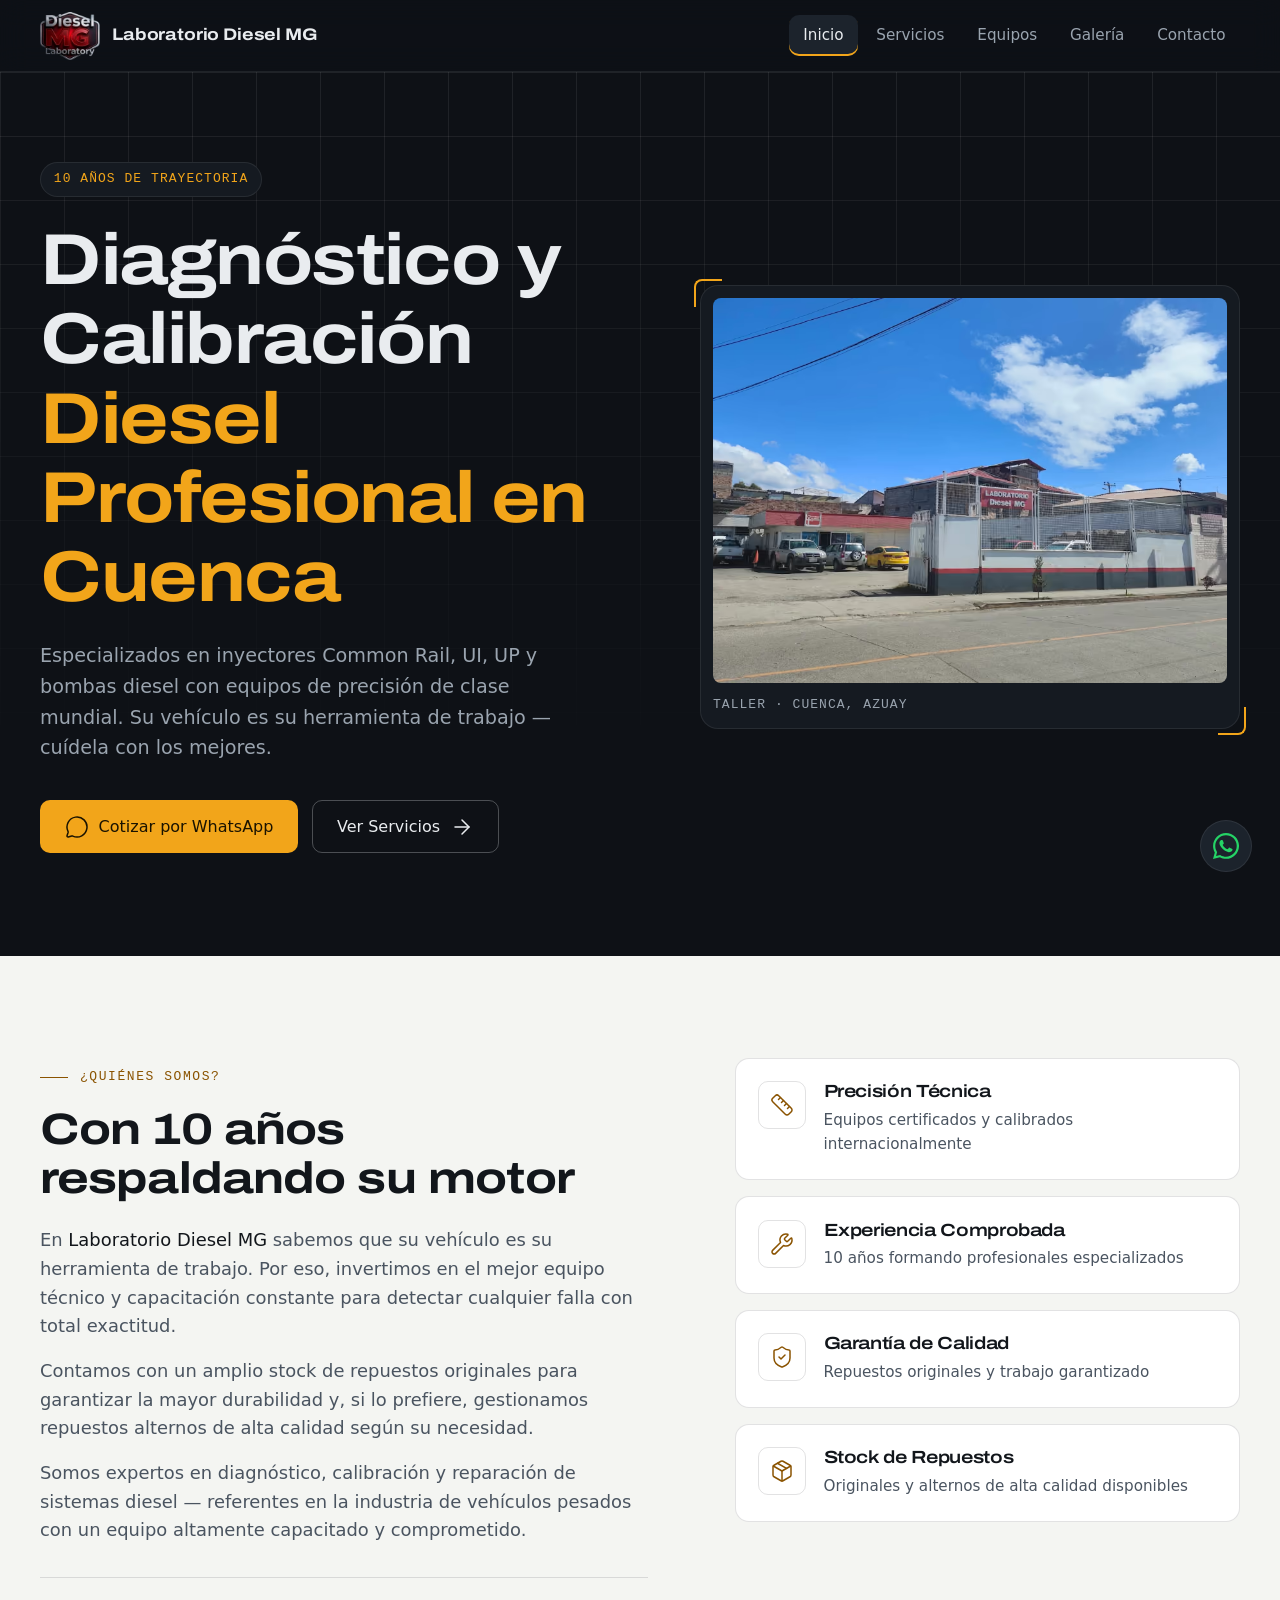
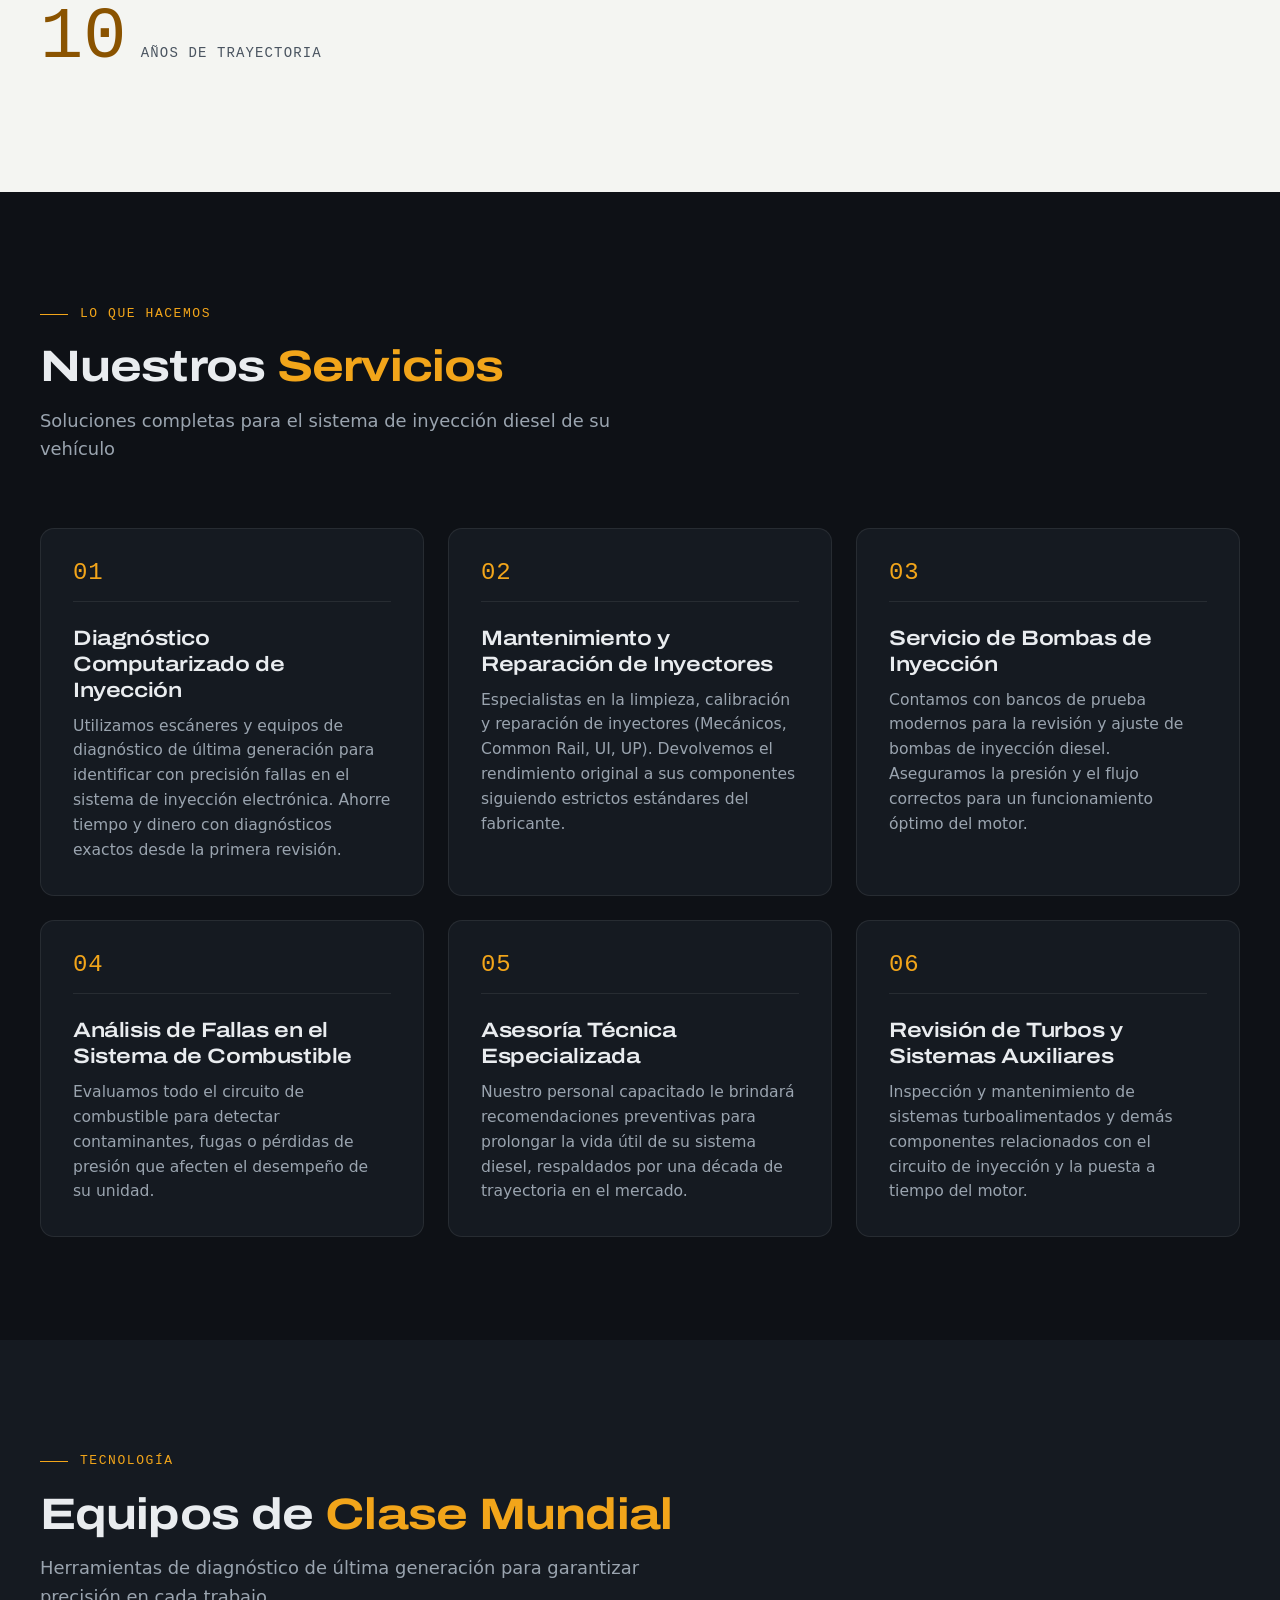
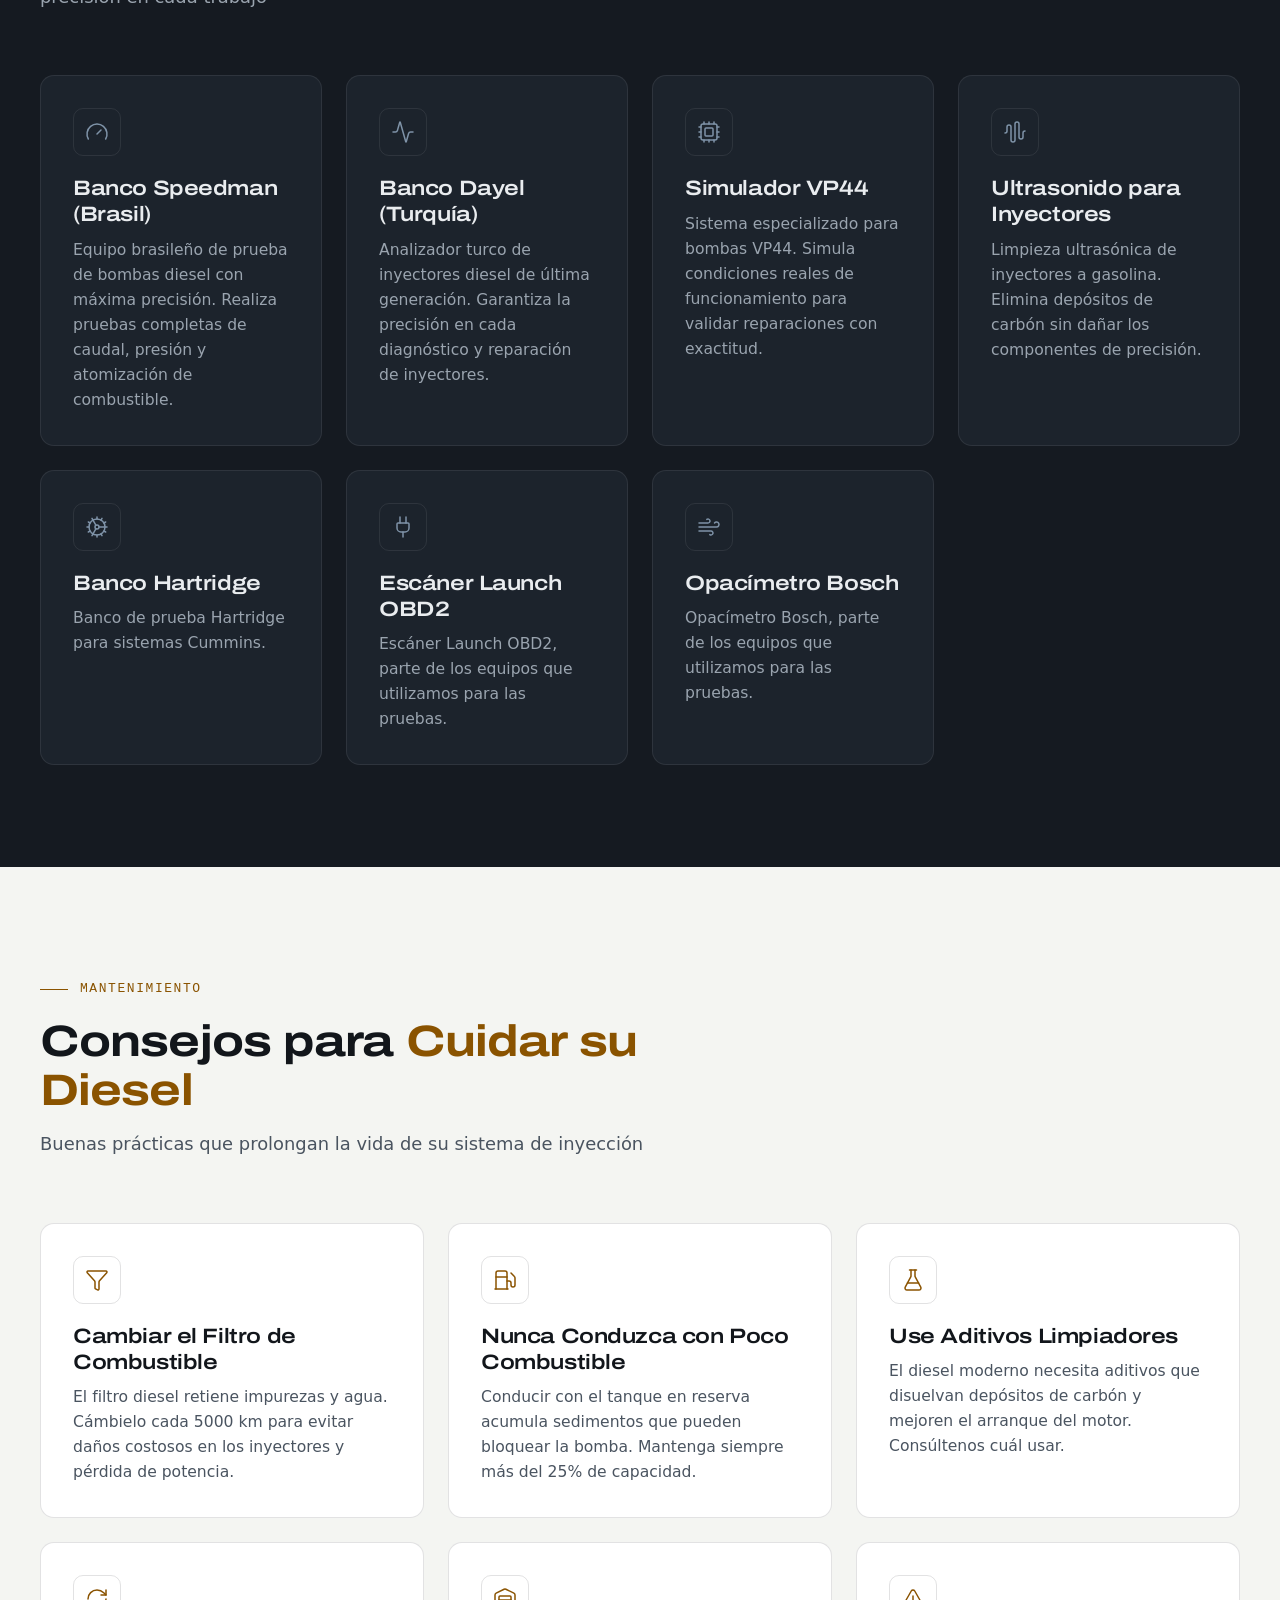
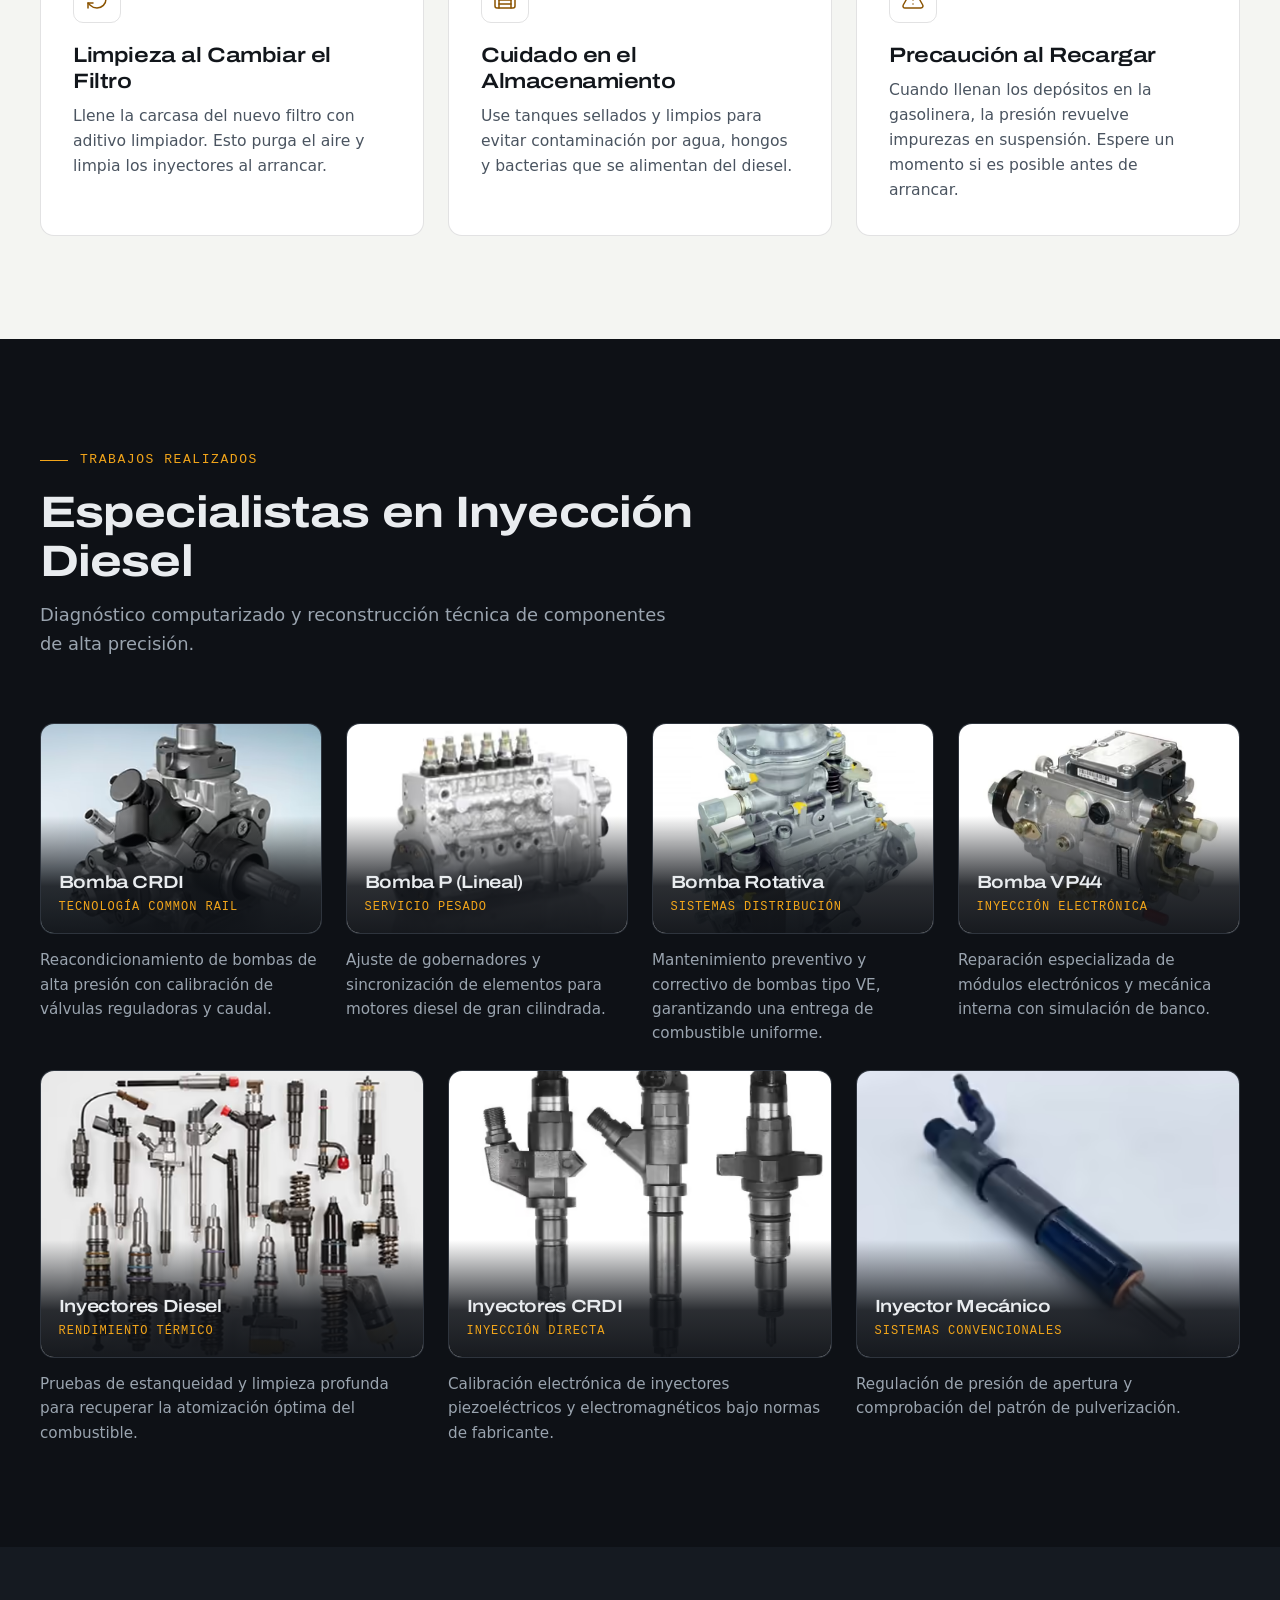
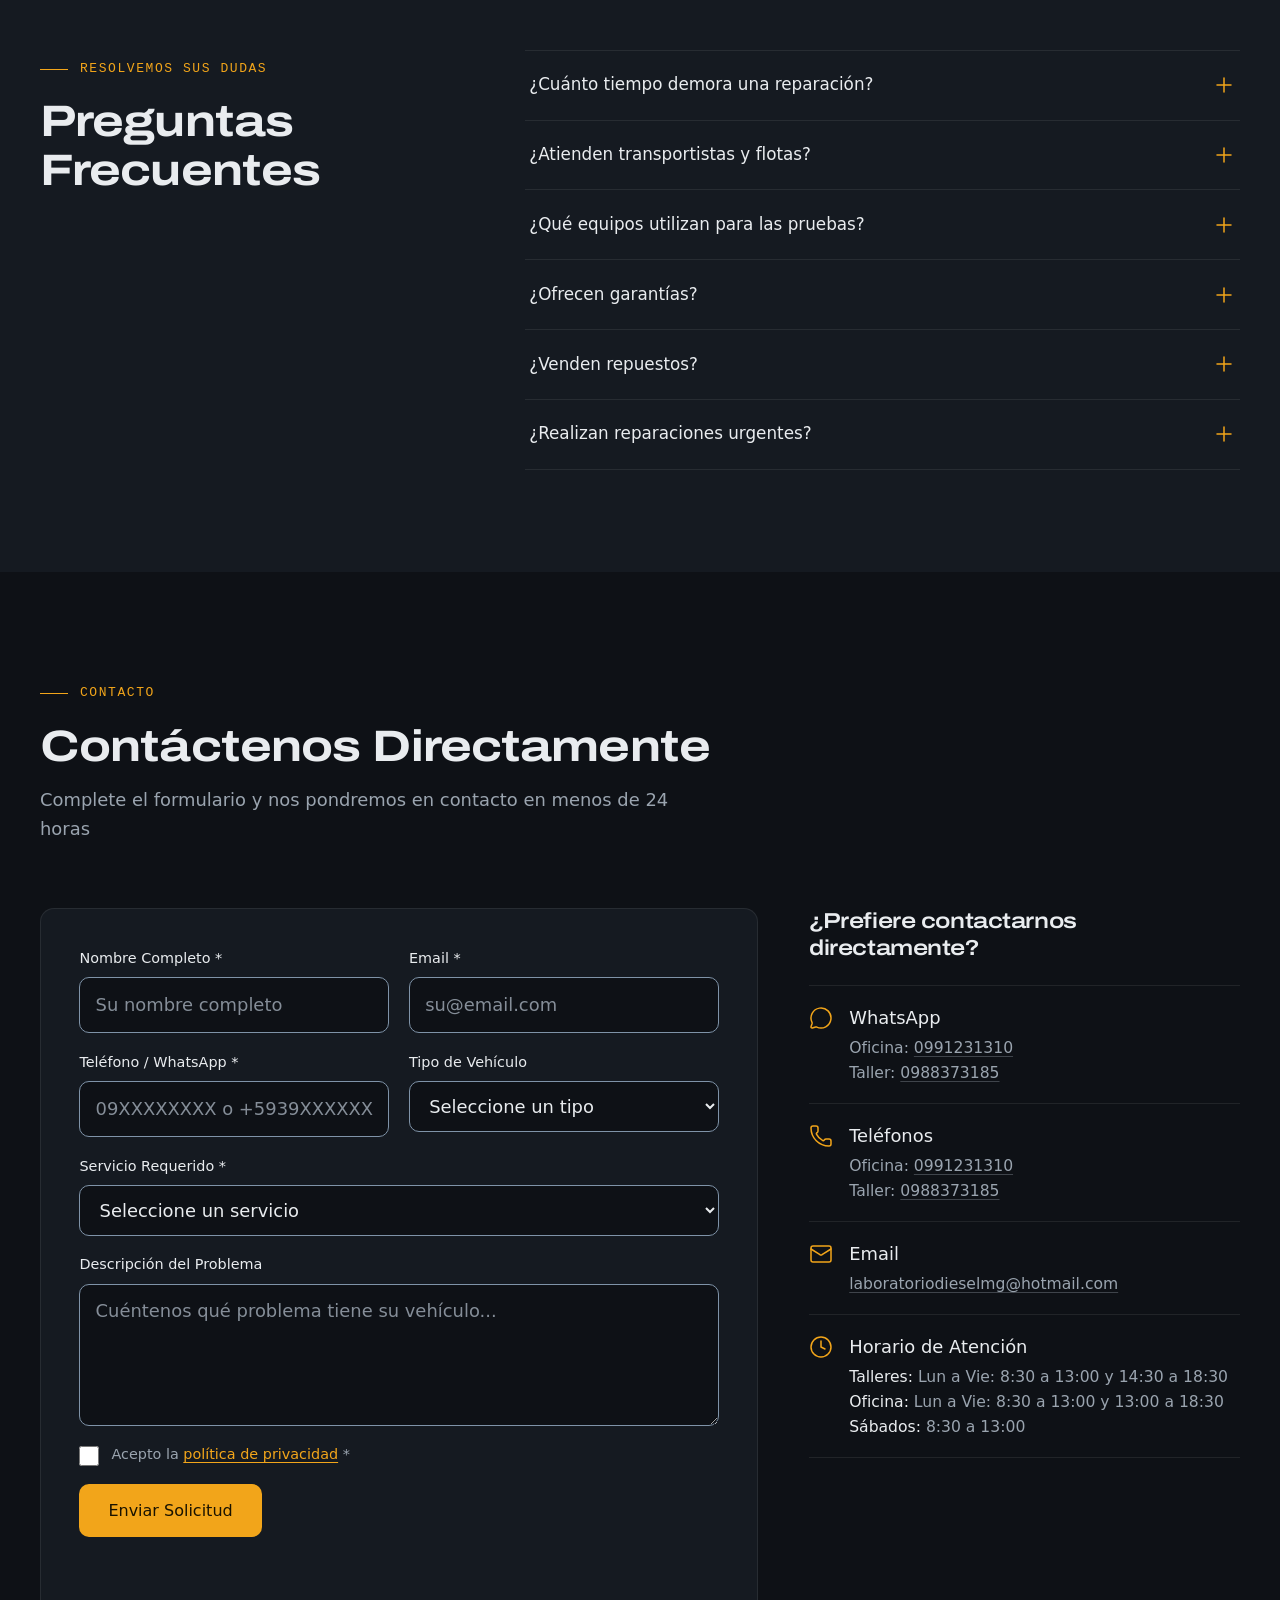
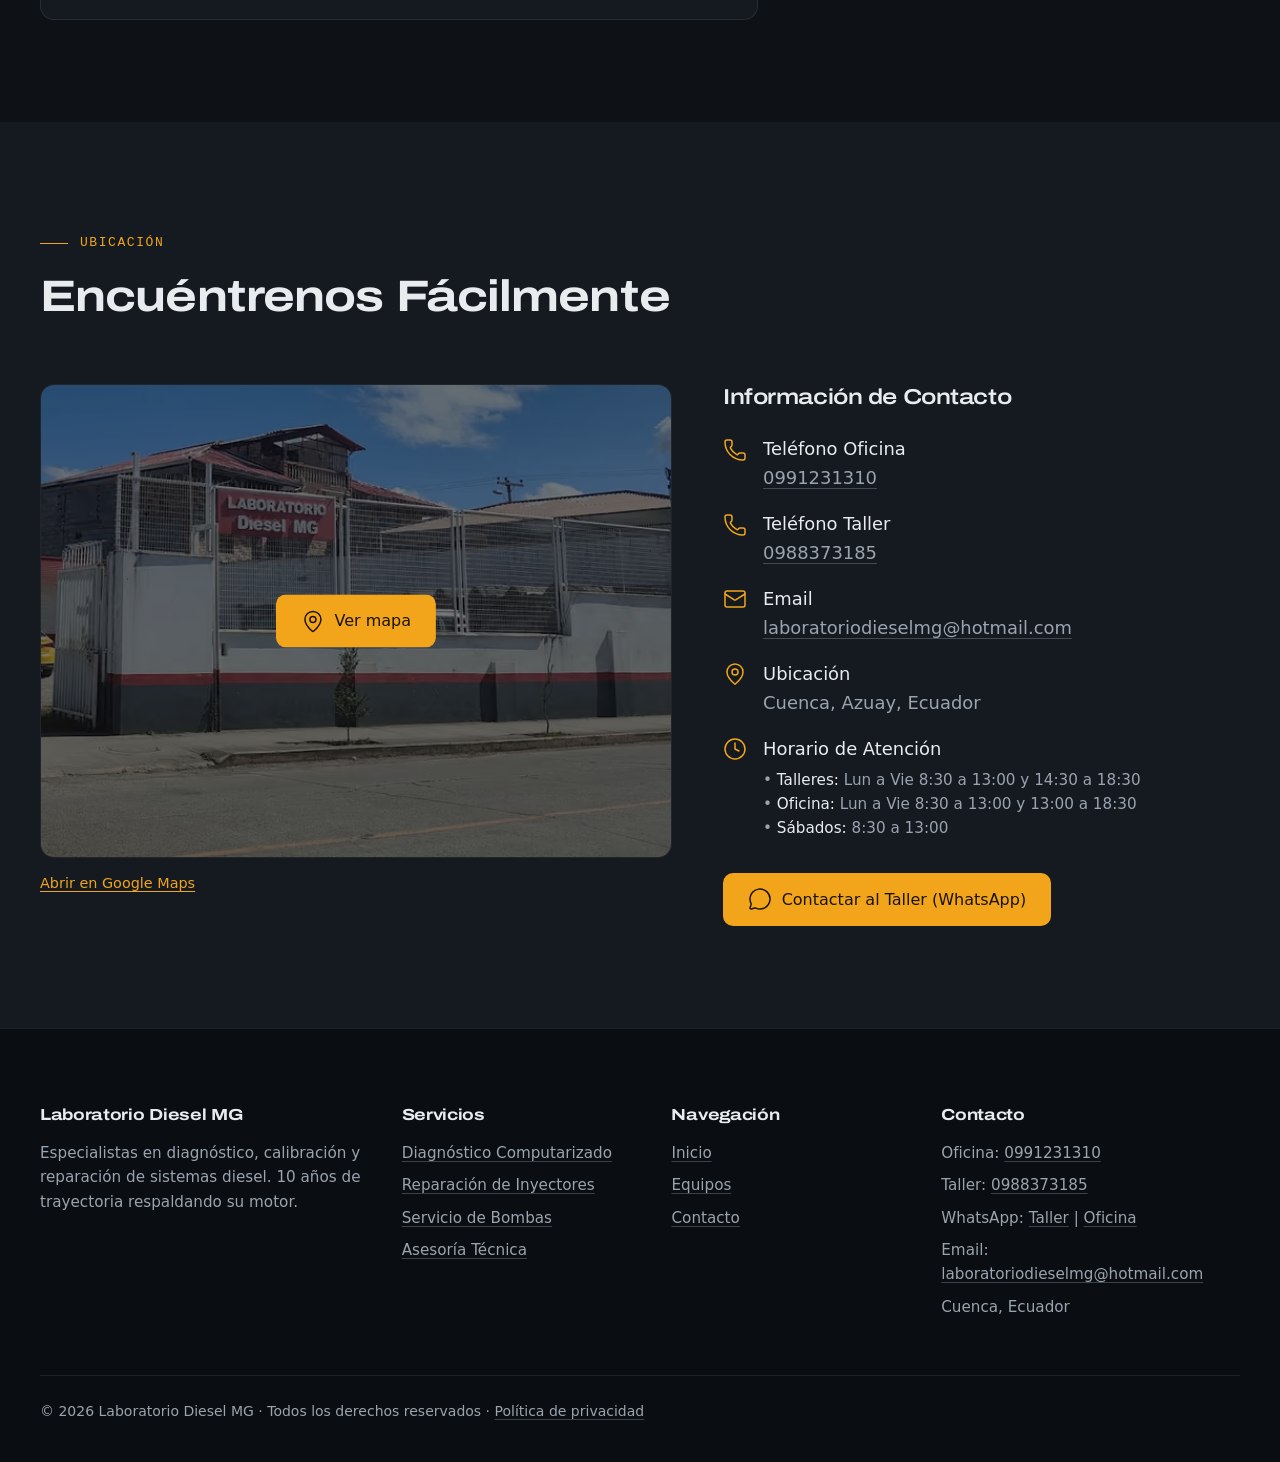
==== index.html @ 2eacecfa "Fase 6: politica de privacidad (LOPDP Ecuador) - /politica-de-privacidad.html: responsable, datos, f" ====
<!DOCTYPE html>
<html lang="es-EC">
<head>
    <meta charset="UTF-8">
    <meta name="viewport" content="width=device-width, initial-scale=1.0">

    <title>Laboratorio Diesel MG | Inyectores y Bombas Diesel en Cuenca</title>
    <meta name="description" content="Diagnóstico computarizado, limpieza de inyectores Common Rail y reparación de bombas de inyección diesel en Cuenca. 10 años de experiencia.">
    <meta name="keywords" content="laboratorio diesel cuenca, inyectores diesel, bombas de inyeccion, diagnostico computarizado diesel, common rail cuenca, mecanica diesel azuay">
    <meta name="robots" content="index, follow">
    <meta name="theme-color" content="#0E1116">

    <!-- SEO local -->
    <meta name="geo.region" content="EC-A">
    <meta name="geo.placename" content="Cuenca, Azuay, Ecuador">
    <meta name="geo.position" content="-2.88817;-79.01026">
    <meta name="ICBM" content="-2.88817, -79.01026">

    <link rel="canonical" href="https://www.laboratoriodieselmg.com/">

    <!-- Open Graph -->
    <meta property="og:type" content="website">
    <meta property="og:site_name" content="Laboratorio Diesel MG">
    <meta property="og:locale" content="es_EC">
    <meta property="og:title" content="Laboratorio Diesel MG | Inyectores y Bombas Diesel en Cuenca">
    <meta property="og:description" content="Calibración de inyectores y bombas con tecnología de clase mundial. Visítenos en Cuenca.">
    <meta property="og:url" content="https://www.laboratoriodieselmg.com/">
    <meta property="og:image" content="https://www.laboratoriodieselmg.com/assets/og-image.jpg">
    <meta property="og:image:width" content="1200">
    <meta property="og:image:height" content="630">
    <meta property="og:image:alt" content="Fachada de Laboratorio Diesel MG en Cuenca, Ecuador, con el logotipo del laboratorio">

    <!-- Twitter -->
    <meta name="twitter:card" content="summary_large_image">
    <meta name="twitter:title" content="Laboratorio Diesel MG | Inyectores y Bombas Diesel en Cuenca">
    <meta name="twitter:description" content="Calibración de inyectores y bombas con tecnología de clase mundial. Visítenos en Cuenca.">
    <meta name="twitter:image" content="https://www.laboratoriodieselmg.com/assets/og-image.jpg">
    <meta name="twitter:image:alt" content="Fachada de Laboratorio Diesel MG en Cuenca, Ecuador, con el logotipo del laboratorio">

    <!-- Iconos y manifest -->
    <link rel="icon" href="/favicon.ico" sizes="48x48">
    <link rel="icon" type="image/png" sizes="32x32" href="/assets/favicon-32.png">
    <link rel="icon" type="image/png" sizes="192x192" href="/assets/icon-192.png">
    <link rel="apple-touch-icon" sizes="180x180" href="/assets/apple-touch-icon.png">
    <link rel="manifest" href="/site.webmanifest">

    <link rel="preload" as="image" type="image/avif" imagesrcset="assets/hero-480.avif 480w, assets/hero-800.avif 800w, assets/hero-1200.avif 1200w" imagesizes="(min-width: 960px) 560px, 100vw" fetchpriority="high">
    <link rel="preload" href="/fonts/archivo-var-latin.woff2" as="font" type="font/woff2" crossorigin>
    <link rel="preload" href="/fonts/ibm-plex-sans-400.woff2" as="font" type="font/woff2" crossorigin>
    <link rel="stylesheet" href="css/styles.css">
    <script src="js/boot.js"></script>
    <script type="application/ld+json">
{
  "@context": "https://schema.org",
  "@graph": [
    {
      "@type": "AutoRepair",
      "@id": "https://www.laboratoriodieselmg.com/#negocio",
      "name": "Laboratorio Diesel MG",
      "url": "https://www.laboratoriodieselmg.com/",
      "logo": {
        "@type": "ImageObject",
        "url": "https://www.laboratoriodieselmg.com/assets/LabDieselPreview.png",
        "width": 512,
        "height": 410
      },
      "image": [
        "https://www.laboratoriodieselmg.com/assets/og-image.jpg",
        "https://www.laboratoriodieselmg.com/assets/hero.webp"
      ],
      "description": "Diagnóstico computarizado, limpieza y calibración de inyectores Common Rail y reparación de bombas de inyección diesel en Cuenca.",
      "email": "laboratoriodieselmg@hotmail.com",
      "telephone": "+593988373185",
      "contactPoint": [
        {
          "@type": "ContactPoint",
          "name": "Taller",
          "telephone": "+593988373185",
          "contactType": "customer service"
        },
        {
          "@type": "ContactPoint",
          "name": "Oficina",
          "telephone": "+593991231310",
          "contactType": "customer service"
        }
      ],
      "address": {
        "@type": "PostalAddress",
        "addressLocality": "Cuenca",
        "addressRegion": "Azuay",
        "addressCountry": "EC"
      },
      "geo": {
        "@type": "GeoCoordinates",
        "latitude": -2.88817,
        "longitude": -79.01026
      },
      "hasMap": "https://maps.google.com/?cid=9914645970524642249",
      "openingHoursSpecification": [
        {
          "@type": "OpeningHoursSpecification",
          "dayOfWeek": [
            "Monday",
            "Tuesday",
            "Wednesday",
            "Thursday",
            "Friday"
          ],
          "opens": "08:30",
          "closes": "13:00"
        },
        {
          "@type": "OpeningHoursSpecification",
          "dayOfWeek": [
            "Monday",
            "Tuesday",
            "Wednesday",
            "Thursday",
            "Friday"
          ],
          "opens": "14:30",
          "closes": "18:30"
        },
        {
          "@type": "OpeningHoursSpecification",
          "dayOfWeek": "Saturday",
          "opens": "08:30",
          "closes": "13:00"
        }
      ],
      "areaServed": [
        {
          "@type": "City",
          "name": "Cuenca"
        },
        {
          "@type": "AdministrativeArea",
          "name": "Azuay"
        }
      ],
      "makesOffer": [
        {
          "@type": "Offer",
          "itemOffered": {
            "@type": "Service",
            "name": "Diagnóstico Computarizado de Inyección",
            "description": "Utilizamos escáneres y equipos de diagnóstico de última generación para identificar con precisión fallas en el sistema de inyección electrónica. Ahorre tiempo y dinero con diagnósticos exactos desde la primera revisión."
          }
        },
        {
          "@type": "Offer",
          "itemOffered": {
            "@type": "Service",
            "name": "Mantenimiento y Reparación de Inyectores",
            "description": "Especialistas en la limpieza, calibración y reparación de inyectores (Mecánicos, Common Rail, UI, UP). Devolvemos el rendimiento original a sus componentes siguiendo estrictos estándares del fabricante."
          }
        },
        {
          "@type": "Offer",
          "itemOffered": {
            "@type": "Service",
            "name": "Servicio de Bombas de Inyección",
            "description": "Contamos con bancos de prueba modernos para la revisión y ajuste de bombas de inyección diesel. Aseguramos la presión y el flujo correctos para un funcionamiento óptimo del motor."
          }
        },
        {
          "@type": "Offer",
          "itemOffered": {
            "@type": "Service",
            "name": "Análisis de Fallas en el Sistema de Combustible",
            "description": "Evaluamos todo el circuito de combustible para detectar contaminantes, fugas o pérdidas de presión que afecten el desempeño de su unidad."
          }
        },
        {
          "@type": "Offer",
          "itemOffered": {
            "@type": "Service",
            "name": "Asesoría Técnica Especializada",
            "description": "Nuestro personal capacitado le brindará recomendaciones preventivas para prolongar la vida útil de su sistema diesel, respaldados por una década de trayectoria en el mercado."
          }
        },
        {
          "@type": "Offer",
          "itemOffered": {
            "@type": "Service",
            "name": "Revisión de Turbos y Sistemas Auxiliares",
            "description": "Inspección y mantenimiento de sistemas turboalimentados y demás componentes relacionados con el circuito de inyección y la puesta a tiempo del motor."
          }
        }
      ]
    },
    {
      "@type": "WebSite",
      "@id": "https://www.laboratoriodieselmg.com/#website",
      "url": "https://www.laboratoriodieselmg.com/",
      "name": "Laboratorio Diesel MG",
      "inLanguage": "es-EC",
      "publisher": {
        "@id": "https://www.laboratoriodieselmg.com/#negocio"
      }
    },
    {
      "@type": "WebPage",
      "@id": "https://www.laboratoriodieselmg.com/#webpage",
      "url": "https://www.laboratoriodieselmg.com/",
      "name": "Laboratorio Diesel MG | Inyectores y Bombas Diesel en Cuenca",
      "description": "Diagnóstico computarizado, limpieza de inyectores Common Rail y reparación de bombas de inyección diesel en Cuenca. 10 años de experiencia.",
      "inLanguage": "es-EC",
      "isPartOf": {
        "@id": "https://www.laboratoriodieselmg.com/#website"
      },
      "about": {
        "@id": "https://www.laboratoriodieselmg.com/#negocio"
      },
      "primaryImageOfPage": {
        "@type": "ImageObject",
        "url": "https://www.laboratoriodieselmg.com/assets/og-image.jpg",
        "width": 1200,
        "height": 630
      }
    },
    {
      "@type": "FAQPage",
      "@id": "https://www.laboratoriodieselmg.com/#faq",
      "mainEntityOfPage": {
        "@id": "https://www.laboratoriodieselmg.com/#webpage"
      },
      "mainEntity": [
        {
          "@type": "Question",
          "name": "¿Cuánto tiempo demora una reparación?",
          "acceptedAnswer": {
            "@type": "Answer",
            "text": "El tiempo varía de acuerdo al sistema al que pertenece la bomba y los inyectores, pero generalmente el proceso toma entre 1 a 2 días laborables."
          }
        },
        {
          "@type": "Question",
          "name": "¿Atienden transportistas y flotas?",
          "acceptedAnswer": {
            "@type": "Answer",
            "text": "Atendemos al público en general. En el caso de flotas vehiculares, se puede considerar un descuento adicional dependiendo del número de unidades."
          }
        },
        {
          "@type": "Question",
          "name": "¿Qué equipos utilizan para las pruebas?",
          "acceptedAnswer": {
            "@type": "Answer",
            "text": "Contamos con tecnología de punta: Escáner Launch OBD2, Opacímetro Bosch, Bancos de prueba Speedman CRDI, Hartridge para sistemas Cummins, Dayel para CRDI y banco específico para inyectores a gasolina."
          }
        },
        {
          "@type": "Question",
          "name": "¿Ofrecen garantías?",
          "acceptedAnswer": {
            "@type": "Answer",
            "text": "Utilizamos repuestos originales. La durabilidad y garantía se asegura mediante el mantenimiento preventivo del cliente en el cambio de filtros y la calidad del suministro de combustible."
          }
        },
        {
          "@type": "Question",
          "name": "¿Venden repuestos?",
          "acceptedAnswer": {
            "@type": "Answer",
            "text": "Disponemos de un amplio stock de repuestos originales para todo tipo de sistema de inyección Diesel."
          }
        },
        {
          "@type": "Question",
          "name": "¿Realizan reparaciones urgentes?",
          "acceptedAnswer": {
            "@type": "Answer",
            "text": "Dentro de nuestros horarios establecidos, realizamos todos los trabajos necesarios de forma eficiente para que su vehículo retorne a operación lo antes posible."
          }
        }
      ]
    }
  ]
}
    </script>
</head>
<body>

    <a class="skip-link" href="#main">Saltar al contenido</a>

    <svg class="sprite" xmlns="http://www.w3.org/2000/svg" aria-hidden="true" focusable="false">
  <symbol id="i-wrench" viewBox="0 0 24 24"><path d="M14.7 6.3a1 1 0 0 0 0 1.4l1.6 1.6a1 1 0 0 0 1.4 0l3.106-3.105c.32-.322.863-.22.983.218a6 6 0 0 1-8.259 7.057l-7.91 7.91a1 1 0 0 1-2.999-3l7.91-7.91a6 6 0 0 1 7.057-8.259c.438.12.54.662.219.984z" /></symbol>
  <symbol id="i-gauge" viewBox="0 0 24 24"><path d="m12 14 4-4" /> <path d="M3.34 19a10 10 0 1 1 17.32 0" /></symbol>
  <symbol id="i-shield-check" viewBox="0 0 24 24"><path d="M20 13c0 5-3.5 7.5-7.66 8.95a1 1 0 0 1-.67-.01C7.5 20.5 4 18 4 13V6a1 1 0 0 1 1-1c2 0 4.5-1.2 6.24-2.72a1.17 1.17 0 0 1 1.52 0C14.51 3.81 17 5 19 5a1 1 0 0 1 1 1z" /> <path d="m9 12 2 2 4-4" /></symbol>
  <symbol id="i-package" viewBox="0 0 24 24"><path d="M11 21.73a2 2 0 0 0 2 0l7-4A2 2 0 0 0 21 16V8a2 2 0 0 0-1-1.73l-7-4a2 2 0 0 0-2 0l-7 4A2 2 0 0 0 3 8v8a2 2 0 0 0 1 1.73z" /> <path d="M12 22V12" /> <polyline points="3.29 7 12 12 20.71 7" /> <path d="m7.5 4.27 9 5.15" /></symbol>
  <symbol id="i-ruler" viewBox="0 0 24 24"><path d="M21.3 15.3a2.4 2.4 0 0 1 0 3.4l-2.6 2.6a2.4 2.4 0 0 1-3.4 0L2.7 8.7a2.41 2.41 0 0 1 0-3.4l2.6-2.6a2.41 2.41 0 0 1 3.4 0Z" /> <path d="m14.5 12.5 2-2" /> <path d="m11.5 9.5 2-2" /> <path d="m8.5 6.5 2-2" /> <path d="m17.5 15.5 2-2" /></symbol>
  <symbol id="i-cpu" viewBox="0 0 24 24"><path d="M12 20v2" /> <path d="M12 2v2" /> <path d="M17 20v2" /> <path d="M17 2v2" /> <path d="M2 12h2" /> <path d="M2 17h2" /> <path d="M2 7h2" /> <path d="M20 12h2" /> <path d="M20 17h2" /> <path d="M20 7h2" /> <path d="M7 20v2" /> <path d="M7 2v2" /> <rect x="4" y="4" width="16" height="16" rx="2" /> <rect x="8" y="8" width="8" height="8" rx="1" /></symbol>
  <symbol id="i-audio-waveform" viewBox="0 0 24 24"><path d="M2 13a2 2 0 0 0 2-2V7a2 2 0 0 1 4 0v13a2 2 0 0 0 4 0V4a2 2 0 0 1 4 0v13a2 2 0 0 0 4 0v-4a2 2 0 0 1 2-2" /></symbol>
  <symbol id="i-flask-conical" viewBox="0 0 24 24"><path d="M14 2v6a2 2 0 0 0 .245.96l5.51 10.08A2 2 0 0 1 18 22H6a2 2 0 0 1-1.755-2.96l5.51-10.08A2 2 0 0 0 10 8V2" /> <path d="M6.453 15h11.094" /> <path d="M8.5 2h7" /></symbol>
  <symbol id="i-plug" viewBox="0 0 24 24"><path d="M12 22v-5" /> <path d="M15 8V2" /> <path d="M17 8a1 1 0 0 1 1 1v4a4 4 0 0 1-4 4h-4a4 4 0 0 1-4-4V9a1 1 0 0 1 1-1z" /> <path d="M9 8V2" /></symbol>
  <symbol id="i-wind" viewBox="0 0 24 24"><path d="M12.8 19.6A2 2 0 1 0 14 16H2" /> <path d="M17.5 8a2.5 2.5 0 1 1 2 4H2" /> <path d="M9.8 4.4A2 2 0 1 1 11 8H2" /></symbol>
  <symbol id="i-cog" viewBox="0 0 24 24"><path d="M11 10.27 7 3.34" /> <path d="m11 13.73-4 6.93" /> <path d="M12 22v-2" /> <path d="M12 2v2" /> <path d="M14 12h8" /> <path d="m17 20.66-1-1.73" /> <path d="m17 3.34-1 1.73" /> <path d="M2 12h2" /> <path d="m20.66 17-1.73-1" /> <path d="m20.66 7-1.73 1" /> <path d="m3.34 17 1.73-1" /> <path d="m3.34 7 1.73 1" /> <circle cx="12" cy="12" r="2" /> <circle cx="12" cy="12" r="8" /></symbol>
  <symbol id="i-activity" viewBox="0 0 24 24"><path d="M22 12h-2.48a2 2 0 0 0-1.93 1.46l-2.35 8.36a.25.25 0 0 1-.48 0L9.24 2.18a.25.25 0 0 0-.48 0l-2.35 8.36A2 2 0 0 1 4.49 12H2" /></symbol>
  <symbol id="i-filter" viewBox="0 0 24 24"><path d="M10 20a1 1 0 0 0 .553.895l2 1A1 1 0 0 0 14 21v-7a2 2 0 0 1 .517-1.341L21.74 4.67A1 1 0 0 0 21 3H3a1 1 0 0 0-.742 1.67l7.225 7.989A2 2 0 0 1 10 14z" /></symbol>
  <symbol id="i-fuel" viewBox="0 0 24 24"><path d="M14 13h2a2 2 0 0 1 2 2v2a2 2 0 0 0 4 0v-6.998a2 2 0 0 0-.59-1.42L18 5" /> <path d="M14 21V5a2 2 0 0 0-2-2H5a2 2 0 0 0-2 2v16" /> <path d="M2 21h13" /> <path d="M3 9h11" /></symbol>
  <symbol id="i-refresh-cw" viewBox="0 0 24 24"><path d="M3 12a9 9 0 0 1 9-9 9.75 9.75 0 0 1 6.74 2.74L21 8" /> <path d="M21 3v5h-5" /> <path d="M21 12a9 9 0 0 1-9 9 9.75 9.75 0 0 1-6.74-2.74L3 16" /> <path d="M8 16H3v5" /></symbol>
  <symbol id="i-warehouse" viewBox="0 0 24 24"><path d="M18 21V10a1 1 0 0 0-1-1H7a1 1 0 0 0-1 1v11" /> <path d="M22 19a2 2 0 0 1-2 2H4a2 2 0 0 1-2-2V8a2 2 0 0 1 1.132-1.803l7.95-3.974a2 2 0 0 1 1.837 0l7.948 3.974A2 2 0 0 1 22 8z" /> <path d="M6 13h12" /> <path d="M6 17h12" /></symbol>
  <symbol id="i-triangle-alert" viewBox="0 0 24 24"><path d="m21.73 18-8-14a2 2 0 0 0-3.48 0l-8 14A2 2 0 0 0 4 21h16a2 2 0 0 0 1.73-3" /> <path d="M12 9v4" /> <path d="M12 17h.01" /></symbol>
  <symbol id="i-message-circle" viewBox="0 0 24 24"><path d="M2.992 16.342a2 2 0 0 1 .094 1.167l-1.065 3.29a1 1 0 0 0 1.236 1.168l3.413-.998a2 2 0 0 1 1.099.092 10 10 0 1 0-4.777-4.719" /></symbol>
  <symbol id="i-phone" viewBox="0 0 24 24"><path d="M13.832 16.568a1 1 0 0 0 1.213-.303l.355-.465A2 2 0 0 1 17 15h3a2 2 0 0 1 2 2v3a2 2 0 0 1-2 2A18 18 0 0 1 2 4a2 2 0 0 1 2-2h3a2 2 0 0 1 2 2v3a2 2 0 0 1-.8 1.6l-.468.351a1 1 0 0 0-.292 1.233 14 14 0 0 0 6.392 6.384" /></symbol>
  <symbol id="i-mail" viewBox="0 0 24 24"><path d="m22 7-8.991 5.727a2 2 0 0 1-2.009 0L2 7" /> <rect x="2" y="4" width="20" height="16" rx="2" /></symbol>
  <symbol id="i-clock" viewBox="0 0 24 24"><circle cx="12" cy="12" r="10" /> <path d="M12 6v6l4 2" /></symbol>
  <symbol id="i-map-pin" viewBox="0 0 24 24"><path d="M20 10c0 4.993-5.539 10.193-7.399 11.799a1 1 0 0 1-1.202 0C9.539 20.193 4 14.993 4 10a8 8 0 0 1 16 0" /> <circle cx="12" cy="10" r="3" /></symbol>
  <symbol id="i-plus" viewBox="0 0 24 24"><path d="M5 12h14" /> <path d="M12 5v14" /></symbol>
  <symbol id="i-menu" viewBox="0 0 24 24"><path d="M4 5h16" /> <path d="M4 12h16" /> <path d="M4 19h16" /></symbol>
  <symbol id="i-x" viewBox="0 0 24 24"><path d="M18 6 6 18" /> <path d="m6 6 12 12" /></symbol>
  <symbol id="i-arrow-right" viewBox="0 0 24 24"><path d="M5 12h14" /> <path d="m12 5 7 7-7 7" /></symbol>
</svg>

    <header class="site-header" id="siteHeader">
        <div class="site-header__bar">
            <div class="container nav-content">
                <a href="#inicio" class="logo" aria-label="Laboratorio Diesel MG, inicio">
                    <img src="assets/logo-sm.webp" alt="" class="logo-img" width="168" height="134">
                    <span class="logo-text">Laboratorio Diesel MG</span>
                </a>

                <nav class="primary-nav" aria-label="Principal">
                    <ul class="nav-links">
                        <li><a href="#inicio">Inicio</a></li><li><a href="#servicios">Servicios</a></li><li><a href="#equipos">Equipos</a></li><li><a href="#galeria">Galería</a></li><li><a href="#contacto-form">Contacto</a></li>
                    </ul>
                </nav>

                <button type="button" class="mobile-menu-btn" id="mobileMenuBtn" aria-label="Abrir menú" aria-expanded="false" aria-controls="mobileNav">
                    <svg class="icon icon-open" aria-hidden="true" focusable="false"><use href="#i-menu"/></svg>
                    <svg class="icon icon-close" aria-hidden="true" focusable="false"><use href="#i-x"/></svg>
                </button>
            </div>

            <div class="mobile-nav" id="mobileNav">
                <div class="container">
                    <ul>
                        <li><a href="#inicio">Inicio</a></li><li><a href="#servicios">Servicios</a></li><li><a href="#equipos">Equipos</a></li><li><a href="#galeria">Galería</a></li><li><a href="#contacto-form">Contacto</a></li>
                    </ul>
                </div>
            </div>
            <div class="scroll-progress" id="scrollProgress" aria-hidden="true"></div>
        </div>
    </header>

    <main id="main">

    <section id="inicio" class="hero">
        <div class="container hero__grid">
            <div class="hero__content">
                <p class="hero-badge" data-hero="0">10 años de trayectoria</p>
                <h1 data-hero="1">Diagnóstico y Calibración <span class="h1-line">Diesel Profesional en Cuenca</span></h1>
                <p class="hero__lead" data-hero="2">Especializados en inyectores Common Rail, UI, UP y bombas diesel con equipos de precisión de clase mundial. Su vehículo es su herramienta de trabajo — cuídela con los mejores.</p>
                <div class="hero__actions" data-hero="3">
                    <a href="https://wa.me/593988373185?text=Hola%2C%20me%20gustar%C3%ADa%20cotizar%20un%20servicio%20diesel." class="btn btn-primary" target="_blank" rel="noopener noreferrer"><svg class="icon" aria-hidden="true" focusable="false"><use href="#i-message-circle"/></svg> Cotizar por WhatsApp</a>
                    <a href="#servicios" class="btn btn-ghost">Ver Servicios <svg class="icon" aria-hidden="true" focusable="false"><use href="#i-arrow-right"/></svg></a>
                </div>
            </div>

            <figure class="hero__media hero-image" data-parallax>
                <picture>
                    <source type="image/avif" srcset="assets/hero-480.avif 480w, assets/hero-800.avif 800w, assets/hero-1200.avif 1200w" sizes="(min-width: 960px) 560px, 100vw">
                    <source type="image/webp" srcset="assets/hero-480.webp 480w, assets/hero-800.webp 800w, assets/hero-1200.webp 1200w" sizes="(min-width: 960px) 560px, 100vw">
                    <img src="assets/hero-800.webp" alt="Fachada de Laboratorio Diesel MG en Cuenca" class="hero-img" width="1200" height="900" fetchpriority="high" decoding="async">
                </picture>
                <figcaption class="mono">Taller · Cuenca, Azuay</figcaption>
            </figure>
        </div>
    </section>

    <section id="acerca" class="section section--light about">
        <div class="container about-content">
            <div class="about-text" data-reveal>
                <span class="section-label">¿Quiénes Somos?</span>
                <h2>Con 10 años respaldando su motor</h2>
                <p>En <strong>Laboratorio Diesel MG</strong> sabemos que su vehículo es su herramienta de trabajo. Por eso, invertimos en el mejor equipo técnico y capacitación constante para detectar cualquier falla con total exactitud.</p>
                <p>Contamos con un amplio stock de repuestos originales para garantizar la mayor durabilidad y, si lo prefiere, gestionamos repuestos alternos de alta calidad según su necesidad.</p>
                <p>Somos expertos en diagnóstico, calibración y reparación de sistemas diesel — referentes en la industria de vehículos pesados con un equipo altamente capacitado y comprometido.</p>
                <p class="stat"><span class="stat__num mono" data-count="10">10</span> <span class="stat__label">años de trayectoria</span></p>
            </div>

            <ul class="about-features" data-stagger>
                <li class="feature-item" data-reveal>
                    <span class="card-icon"><svg class="icon" aria-hidden="true" focusable="false"><use href="#i-ruler"/></svg></span>
                    <div>
                        <h3>Precisión Técnica</h3>
                        <p>Equipos certificados y calibrados internacionalmente</p>
                    </div>
                </li>
                <li class="feature-item" data-reveal>
                    <span class="card-icon"><svg class="icon" aria-hidden="true" focusable="false"><use href="#i-wrench"/></svg></span>
                    <div>
                        <h3>Experiencia Comprobada</h3>
                        <p>10 años formando profesionales especializados</p>
                    </div>
                </li>
                <li class="feature-item" data-reveal>
                    <span class="card-icon"><svg class="icon" aria-hidden="true" focusable="false"><use href="#i-shield-check"/></svg></span>
                    <div>
                        <h3>Garantía de Calidad</h3>
                        <p>Repuestos originales y trabajo garantizado</p>
                    </div>
                </li>
                <li class="feature-item" data-reveal>
                    <span class="card-icon"><svg class="icon" aria-hidden="true" focusable="false"><use href="#i-package"/></svg></span>
                    <div>
                        <h3>Stock de Repuestos</h3>
                        <p>Originales y alternos de alta calidad disponibles</p>
                    </div>
                </li>
            </ul>
        </div>
    </section>

    <section id="servicios" class="section services">
        <div class="container">
            <div class="section-header" data-reveal>
                <span class="section-label">Lo que hacemos</span>
                <h2>Nuestros <span>Servicios</span></h2>
                <p>Soluciones completas para el sistema de inyección diesel de su vehículo</p>
            </div>
            <div class="services-grid" data-stagger>
                <article data-reveal class="card service-card">
                    <span class="service-num">01</span>
                    <h3>Diagnóstico Computarizado de Inyección</h3>
                    <p>Utilizamos escáneres y equipos de diagnóstico de última generación para identificar con precisión fallas en el sistema de inyección electrónica. Ahorre tiempo y dinero con diagnósticos exactos desde la primera revisión.</p>
                </article>
                <article data-reveal class="card service-card">
                    <span class="service-num">02</span>
                    <h3>Mantenimiento y Reparación de Inyectores</h3>
                    <p>Especialistas en la limpieza, calibración y reparación de inyectores (Mecánicos, Common Rail, UI, UP). Devolvemos el rendimiento original a sus componentes siguiendo estrictos estándares del fabricante.</p>
                </article>
                <article data-reveal class="card service-card">
                    <span class="service-num">03</span>
                    <h3>Servicio de Bombas de Inyección</h3>
                    <p>Contamos con bancos de prueba modernos para la revisión y ajuste de bombas de inyección diesel. Aseguramos la presión y el flujo correctos para un funcionamiento óptimo del motor.</p>
                </article>
                <article data-reveal class="card service-card">
                    <span class="service-num">04</span>
                    <h3>Análisis de Fallas en el Sistema de Combustible</h3>
                    <p>Evaluamos todo el circuito de combustible para detectar contaminantes, fugas o pérdidas de presión que afecten el desempeño de su unidad.</p>
                </article>
                <article data-reveal class="card service-card">
                    <span class="service-num">05</span>
                    <h3>Asesoría Técnica Especializada</h3>
                    <p>Nuestro personal capacitado le brindará recomendaciones preventivas para prolongar la vida útil de su sistema diesel, respaldados por una década de trayectoria en el mercado.</p>
                </article>
                <article data-reveal class="card service-card">
                    <span class="service-num">06</span>
                    <h3>Revisión de Turbos y Sistemas Auxiliares</h3>
                    <p>Inspección y mantenimiento de sistemas turboalimentados y demás componentes relacionados con el circuito de inyección y la puesta a tiempo del motor.</p>
                </article>
            </div>
        </div>
    </section>

    <section id="equipos" class="section section--surface equipment">
        <div class="container">
            <div class="section-header" data-reveal>
                <span class="section-label">Tecnología</span>
                <h2>Equipos de <span>Clase Mundial</span></h2>
                <p>Herramientas de diagnóstico de última generación para garantizar precisión en cada trabajo</p>
            </div>
            <div class="equipment-content" data-stagger>
                <article data-reveal class="card equipment-item">
                    <span class="card-icon"><svg class="icon" aria-hidden="true" focusable="false"><use href="#i-gauge"/></svg></span>
                    <h3>Banco Speedman (Brasil)</h3>
                    <p>Equipo brasileño de prueba de bombas diesel con máxima precisión. Realiza pruebas completas de caudal, presión y atomización de combustible.</p>
                </article>
                <article data-reveal class="card equipment-item">
                    <span class="card-icon"><svg class="icon" aria-hidden="true" focusable="false"><use href="#i-activity"/></svg></span>
                    <h3>Banco Dayel (Turquía)</h3>
                    <p>Analizador turco de inyectores diesel de última generación. Garantiza la precisión en cada diagnóstico y reparación de inyectores.</p>
                </article>
                <article data-reveal class="card equipment-item">
                    <span class="card-icon"><svg class="icon" aria-hidden="true" focusable="false"><use href="#i-cpu"/></svg></span>
                    <h3>Simulador VP44</h3>
                    <p>Sistema especializado para bombas VP44. Simula condiciones reales de funcionamiento para validar reparaciones con exactitud.</p>
                </article>
                <article data-reveal class="card equipment-item">
                    <span class="card-icon"><svg class="icon" aria-hidden="true" focusable="false"><use href="#i-audio-waveform"/></svg></span>
                    <h3>Ultrasonido para Inyectores</h3>
                    <p>Limpieza ultrasónica de inyectores a gasolina. Elimina depósitos de carbón sin dañar los componentes de precisión.</p>
                </article>
                <article data-reveal class="card equipment-item">
                    <span class="card-icon"><svg class="icon" aria-hidden="true" focusable="false"><use href="#i-cog"/></svg></span>
                    <h3>Banco Hartridge</h3>
                    <p>Banco de prueba Hartridge para sistemas Cummins.</p>
                </article>
                <article data-reveal class="card equipment-item">
                    <span class="card-icon"><svg class="icon" aria-hidden="true" focusable="false"><use href="#i-plug"/></svg></span>
                    <h3>Escáner Launch OBD2</h3>
                    <p>Escáner Launch OBD2, parte de los equipos que utilizamos para las pruebas.</p>
                </article>
                <article data-reveal class="card equipment-item">
                    <span class="card-icon"><svg class="icon" aria-hidden="true" focusable="false"><use href="#i-wind"/></svg></span>
                    <h3>Opacímetro Bosch</h3>
                    <p>Opacímetro Bosch, parte de los equipos que utilizamos para las pruebas.</p>
                </article>
            </div>
        </div>
    </section>

    <section id="consejos" class="section section--light tips">
        <div class="container">
            <div class="section-header" data-reveal>
                <span class="section-label">Mantenimiento</span>
                <h2>Consejos para <span>Cuidar su Diesel</span></h2>
                <p>Buenas prácticas que prolongan la vida de su sistema de inyección</p>
            </div>
            <div class="tips-grid" data-stagger>
                <article data-reveal class="card tip-card">
                    <span class="card-icon"><svg class="icon" aria-hidden="true" focusable="false"><use href="#i-filter"/></svg></span>
                    <h3>Cambiar el Filtro de Combustible</h3>
                    <p>El filtro diesel retiene impurezas y agua. Cámbielo cada 5000 km para evitar daños costosos en los inyectores y pérdida de potencia.</p>
                </article>
                <article data-reveal class="card tip-card">
                    <span class="card-icon"><svg class="icon" aria-hidden="true" focusable="false"><use href="#i-fuel"/></svg></span>
                    <h3>Nunca Conduzca con Poco Combustible</h3>
                    <p>Conducir con el tanque en reserva acumula sedimentos que pueden bloquear la bomba. Mantenga siempre más del 25% de capacidad.</p>
                </article>
                <article data-reveal class="card tip-card">
                    <span class="card-icon"><svg class="icon" aria-hidden="true" focusable="false"><use href="#i-flask-conical"/></svg></span>
                    <h3>Use Aditivos Limpiadores</h3>
                    <p>El diesel moderno necesita aditivos que disuelvan depósitos de carbón y mejoren el arranque del motor. Consúltenos cuál usar.</p>
                </article>
                <article data-reveal class="card tip-card">
                    <span class="card-icon"><svg class="icon" aria-hidden="true" focusable="false"><use href="#i-refresh-cw"/></svg></span>
                    <h3>Limpieza al Cambiar el Filtro</h3>
                    <p>Llene la carcasa del nuevo filtro con aditivo limpiador. Esto purga el aire y limpia los inyectores al arrancar.</p>
                </article>
                <article data-reveal class="card tip-card">
                    <span class="card-icon"><svg class="icon" aria-hidden="true" focusable="false"><use href="#i-warehouse"/></svg></span>
                    <h3>Cuidado en el Almacenamiento</h3>
                    <p>Use tanques sellados y limpios para evitar contaminación por agua, hongos y bacterias que se alimentan del diesel.</p>
                </article>
                <article data-reveal class="card tip-card">
                    <span class="card-icon"><svg class="icon" aria-hidden="true" focusable="false"><use href="#i-triangle-alert"/></svg></span>
                    <h3>Precaución al Recargar</h3>
                    <p>Cuando llenan los depósitos en la gasolinera, la presión revuelve impurezas en suspensión. Espere un momento si es posible antes de arrancar.</p>
                </article>
            </div>
        </div>
    </section>

    <section id="galeria" class="section gallery">
        <div class="container">
            <div class="section-header" data-reveal>
                <span class="section-label">Trabajos Realizados</span>
                <h2>Especialistas en Inyección Diesel</h2>
                <p>Diagnóstico computarizado y reconstrucción técnica de componentes de alta precisión.</p>
            </div>
            <div class="gallery-grid" data-stagger>
                <article class="gallery-card" data-reveal="clip">
                    <div class="gallery-media">
                        <picture>
                <source type="image/avif" srcset="assets/bombaCrdi-342.avif 342w" sizes="(min-width: 960px) 25vw, (min-width: 600px) 45vw, 92vw">
                <source type="image/webp" srcset="assets/bombaCrdi-342.webp 342w" sizes="(min-width: 960px) 25vw, (min-width: 600px) 45vw, 92vw">
                <img src="assets/bombaCrdi-342.webp" alt="Reparación Bomba Common Rail" class="gallery-image" width="342" height="296" loading="lazy" decoding="async">
            </picture>
                        <div class="gallery-overlay">
                            <h3>Bomba CRDI</h3>
                            <span class="gallery-subtitle-item">Tecnología Common Rail</span>
                        </div>
                    </div>
                    <p>Reacondicionamiento de bombas de alta presión con calibración de válvulas reguladoras y caudal.</p>
                </article>
                <article class="gallery-card" data-reveal="clip">
                    <div class="gallery-media">
                        <picture>
                <source type="image/avif" srcset="assets/bombaP-327.avif 327w" sizes="(min-width: 960px) 25vw, (min-width: 600px) 45vw, 92vw">
                <source type="image/webp" srcset="assets/bombaP-327.webp 327w" sizes="(min-width: 960px) 25vw, (min-width: 600px) 45vw, 92vw">
                <img src="assets/bombaP-327.webp" alt="Mantenimiento Bomba Lineal P" class="gallery-image" width="327" height="221" loading="lazy" decoding="async">
            </picture>
                        <div class="gallery-overlay">
                            <h3>Bomba P (Lineal)</h3>
                            <span class="gallery-subtitle-item">Servicio Pesado</span>
                        </div>
                    </div>
                    <p>Ajuste de gobernadores y sincronización de elementos para motores diesel de gran cilindrada.</p>
                </article>
                <article class="gallery-card" data-reveal="clip">
                    <div class="gallery-media">
                        <picture>
                <source type="image/avif" srcset="assets/bombaRotativa-480.avif 480w" sizes="(min-width: 960px) 25vw, (min-width: 600px) 45vw, 92vw">
                <source type="image/webp" srcset="assets/bombaRotativa-480.webp 480w" sizes="(min-width: 960px) 25vw, (min-width: 600px) 45vw, 92vw">
                <img src="assets/bombaRotativa-480.webp" alt="Reparación Bomba Rotativa" class="gallery-image" width="480" height="479" loading="lazy" decoding="async">
            </picture>
                        <div class="gallery-overlay">
                            <h3>Bomba Rotativa</h3>
                            <span class="gallery-subtitle-item">Sistemas Distribución</span>
                        </div>
                    </div>
                    <p>Mantenimiento preventivo y correctivo de bombas tipo VE, garantizando una entrega de combustible uniforme.</p>
                </article>
                <article class="gallery-card" data-reveal="clip">
                    <div class="gallery-media">
                        <picture>
                <source type="image/avif" srcset="assets/bombaVP44-462.avif 462w" sizes="(min-width: 960px) 25vw, (min-width: 600px) 45vw, 92vw">
                <source type="image/webp" srcset="assets/bombaVP44-462.webp 462w" sizes="(min-width: 960px) 25vw, (min-width: 600px) 45vw, 92vw">
                <img src="assets/bombaVP44-462.webp" alt="Diagnóstico Bomba VP44" class="gallery-image" width="462" height="355" loading="lazy" decoding="async">
            </picture>
                        <div class="gallery-overlay">
                            <h3>Bomba VP44</h3>
                            <span class="gallery-subtitle-item">Inyección Electrónica</span>
                        </div>
                    </div>
                    <p>Reparación especializada de módulos electrónicos y mecánica interna con simulación de banco.</p>
                </article>
                <article class="gallery-card" data-reveal="clip">
                    <div class="gallery-media">
                        <picture>
                <source type="image/avif" srcset="assets/inyectores-480.avif 480w" sizes="(min-width: 960px) 25vw, (min-width: 600px) 45vw, 92vw">
                <source type="image/webp" srcset="assets/inyectores-480.webp 480w" sizes="(min-width: 960px) 25vw, (min-width: 600px) 45vw, 92vw">
                <img src="assets/inyectores-480.webp" alt="Limpieza de Inyectores Diesel" class="gallery-image" width="480" height="372" loading="lazy" decoding="async">
            </picture>
                        <div class="gallery-overlay">
                            <h3>Inyectores Diesel</h3>
                            <span class="gallery-subtitle-item">Rendimiento Térmico</span>
                        </div>
                    </div>
                    <p>Pruebas de estanqueidad y limpieza profunda para recuperar la atomización óptima del combustible.</p>
                </article>
                <article class="gallery-card" data-reveal="clip">
                    <div class="gallery-media">
                        <picture>
                <source type="image/avif" srcset="assets/inyectoresCdi-458.avif 458w" sizes="(min-width: 960px) 25vw, (min-width: 600px) 45vw, 92vw">
                <source type="image/webp" srcset="assets/inyectoresCdi-458.webp 458w" sizes="(min-width: 960px) 25vw, (min-width: 600px) 45vw, 92vw">
                <img src="assets/inyectoresCdi-458.webp" alt="Reparación Inyectores Common Rail" class="gallery-image" width="458" height="442" loading="lazy" decoding="async">
            </picture>
                        <div class="gallery-overlay">
                            <h3>Inyectores CRDI</h3>
                            <span class="gallery-subtitle-item">Inyección Directa</span>
                        </div>
                    </div>
                    <p>Calibración electrónica de inyectores piezoeléctricos y electromagnéticos bajo normas de fabricante.</p>
                </article>
                <article class="gallery-card" data-reveal="clip">
                    <div class="gallery-media">
                        <picture>
                <source type="image/avif" srcset="assets/inyectorMecanico-327.avif 327w" sizes="(min-width: 960px) 25vw, (min-width: 600px) 45vw, 92vw">
                <source type="image/webp" srcset="assets/inyectorMecanico-327.webp 327w" sizes="(min-width: 960px) 25vw, (min-width: 600px) 45vw, 92vw">
                <img src="assets/inyectorMecanico-327.webp" alt="Calibración Inyector Mecánico" class="gallery-image" width="327" height="272" loading="lazy" decoding="async">
            </picture>
                        <div class="gallery-overlay">
                            <h3>Inyector Mecánico</h3>
                            <span class="gallery-subtitle-item">Sistemas Convencionales</span>
                        </div>
                    </div>
                    <p>Regulación de presión de apertura y comprobación del patrón de pulverización.</p>
                </article>
            </div>
        </div>
    </section>

    <section id="faq" class="section section--surface faq">
        <div class="container faq-layout">
            <div class="faq-intro" data-reveal>
                <span class="section-label">Resolvemos sus dudas</span>
                <h2>Preguntas Frecuentes</h2>
            </div>
            <div class="faq-grid" data-reveal>
                <details class="faq-item" name="faq">
                    <summary class="faq-question">
                        <h3>¿Cuánto tiempo demora una reparación?</h3>
                        <span class="faq-icon" aria-hidden="true"><svg class="icon" aria-hidden="true" focusable="false"><use href="#i-plus"/></svg></span>
                    </summary>
                    <div class="faq-answer">
                        <p>El tiempo varía de acuerdo al sistema al que pertenece la bomba y los inyectores, pero generalmente el proceso toma entre 1 a 2 días laborables.</p>
                    </div>
                </details>
                <details class="faq-item" name="faq">
                    <summary class="faq-question">
                        <h3>¿Atienden transportistas y flotas?</h3>
                        <span class="faq-icon" aria-hidden="true"><svg class="icon" aria-hidden="true" focusable="false"><use href="#i-plus"/></svg></span>
                    </summary>
                    <div class="faq-answer">
                        <p>Atendemos al público en general. En el caso de flotas vehiculares, se puede considerar un descuento adicional dependiendo del número de unidades.</p>
                    </div>
                </details>
                <details class="faq-item" name="faq">
                    <summary class="faq-question">
                        <h3>¿Qué equipos utilizan para las pruebas?</h3>
                        <span class="faq-icon" aria-hidden="true"><svg class="icon" aria-hidden="true" focusable="false"><use href="#i-plus"/></svg></span>
                    </summary>
                    <div class="faq-answer">
                        <p>Contamos con tecnología de punta: Escáner Launch OBD2, Opacímetro Bosch, Bancos de prueba Speedman CRDI, Hartridge para sistemas Cummins, Dayel para CRDI y banco específico para inyectores a gasolina.</p>
                    </div>
                </details>
                <details class="faq-item" name="faq">
                    <summary class="faq-question">
                        <h3>¿Ofrecen garantías?</h3>
                        <span class="faq-icon" aria-hidden="true"><svg class="icon" aria-hidden="true" focusable="false"><use href="#i-plus"/></svg></span>
                    </summary>
                    <div class="faq-answer">
                        <p>Utilizamos repuestos originales. La durabilidad y garantía se asegura mediante el mantenimiento preventivo del cliente en el cambio de filtros y la calidad del suministro de combustible.</p>
                    </div>
                </details>
                <details class="faq-item" name="faq">
                    <summary class="faq-question">
                        <h3>¿Venden repuestos?</h3>
                        <span class="faq-icon" aria-hidden="true"><svg class="icon" aria-hidden="true" focusable="false"><use href="#i-plus"/></svg></span>
                    </summary>
                    <div class="faq-answer">
                        <p>Disponemos de un amplio stock de repuestos originales para todo tipo de sistema de inyección Diesel.</p>
                    </div>
                </details>
                <details class="faq-item" name="faq">
                    <summary class="faq-question">
                        <h3>¿Realizan reparaciones urgentes?</h3>
                        <span class="faq-icon" aria-hidden="true"><svg class="icon" aria-hidden="true" focusable="false"><use href="#i-plus"/></svg></span>
                    </summary>
                    <div class="faq-answer">
                        <p>Dentro de nuestros horarios establecidos, realizamos todos los trabajos necesarios de forma eficiente para que su vehículo retorne a operación lo antes posible.</p>
                    </div>
                </details>
            </div>
        </div>
    </section>

    <section id="contacto-form" class="section contact-form-section">
        <div class="container">
            <div class="section-header" data-reveal>
                <span class="section-label">Contacto</span>
                <h2>Contáctenos Directamente</h2>
                <p class="form-subtitle">Complete el formulario y nos pondremos en contacto en menos de 24 horas</p>
            </div>
            <div class="form-container">

                <form id="contactForm" class="contact-form" novalidate data-reveal>
                    <div class="hp-field" aria-hidden="true">
                        <label for="sitio_web">No completar este campo</label>
                        <input type="text" id="sitio_web" name="sitio_web" tabindex="-1" autocomplete="off" maxlength="80">
                    </div>
                    <div class="form-group">
                        <label for="nombre">Nombre Completo *</label>
                        <input type="text" id="nombre" name="nombre" autocomplete="name" required minlength="3" maxlength="80" placeholder="Su nombre completo">
                    </div>
                    <div class="form-group">
                        <label for="email">Email *</label>
                        <input type="email" id="email" name="email" autocomplete="email" required maxlength="120" placeholder="su@email.com">
                    </div>
                    <div class="form-group">
                        <label for="telefono">Teléfono / WhatsApp *</label>
                        <input type="tel" id="telefono" name="telefono" autocomplete="tel" inputmode="tel" required maxlength="13" pattern="(09[0-9]{8}|\+5939[0-9]{8})" title="Formato: 09XXXXXXXX o +5939XXXXXXXX" placeholder="09XXXXXXXX o +5939XXXXXXXX">
                    </div>
                    <div class="form-group">
                        <label for="vehiculo">Tipo de Vehículo</label>
                        <select id="vehiculo" name="vehiculo">
                            <option value="">Seleccione un tipo</option>
                            <option value="camion">Camión</option>
                            <option value="bus">Bus</option>
                            <option value="furgon">Furgón</option>
                            <option value="tractocamion">Tractocamión</option>
                            <option value="otro">Otro</option>
                        </select>
                    </div>
                    <div class="form-group form-group--full">
                        <label for="servicio">Servicio Requerido *</label>
                        <select id="servicio" name="servicio" required>
                            <option value="">Seleccione un servicio</option>
                            <option value="diagnostico">Diagnóstico Computarizado</option>
                            <option value="inyectores">Mantenimiento de Inyectores</option>
                            <option value="bombas">Servicio de Bombas</option>
                            <option value="combustible">Análisis de Sistema Combustible</option>
                            <option value="asesoria">Asesoría Técnica</option>
                            <option value="otro">Otro</option>
                        </select>
                    </div>
                    <div class="form-group form-group--full">
                        <label for="mensaje">Descripción del Problema</label>
                        <textarea id="mensaje" name="mensaje" placeholder="Cuéntenos qué problema tiene su vehículo..." rows="4" maxlength="1000"></textarea>
                    </div>
                    <div class="form-group form-group--full checkbox">
                        <input type="checkbox" id="terminos" name="terminos" required>
                        <label for="terminos">Acepto la <a href="/politica-de-privacidad.html" target="_blank" rel="noopener noreferrer">política de privacidad</a> *</label>
                    </div>
                    <div class="form-group--full">
                        <button type="submit" class="btn btn-primary btn-large">Enviar Solicitud</button>
                        <p id="formStatus" class="form-status" role="status" aria-live="polite"></p>
                    </div>
                </form>

                <div class="form-info" data-reveal>
                    <h3>¿Prefiere contactarnos directamente?</h3>
                    <div class="info-item">
                        <span class="info-icon"><svg class="icon" aria-hidden="true" focusable="false"><use href="#i-message-circle"/></svg></span>
                        <div>
                            <strong>WhatsApp</strong>
                            <p>Oficina: <a href="https://wa.me/593991231310" target="_blank" rel="noopener noreferrer">0991231310</a><br>Taller: <a href="https://wa.me/593988373185" target="_blank" rel="noopener noreferrer">0988373185</a></p>
                        </div>
                    </div>
                    <div class="info-item">
                        <span class="info-icon"><svg class="icon" aria-hidden="true" focusable="false"><use href="#i-phone"/></svg></span>
                        <div>
                            <strong>Teléfonos</strong>
                            <p>Oficina: <a href="tel:+593991231310">0991231310</a><br>Taller: <a href="tel:+593988373185">0988373185</a></p>
                        </div>
                    </div>
                    <div class="info-item">
                        <span class="info-icon"><svg class="icon" aria-hidden="true" focusable="false"><use href="#i-mail"/></svg></span>
                        <div>
                            <strong>Email</strong>
                            <p><a href="mailto:laboratoriodieselmg@hotmail.com">laboratoriodieselmg@hotmail.com</a></p>
                        </div>
                    </div>
                    <div class="info-item">
                        <span class="info-icon"><svg class="icon" aria-hidden="true" focusable="false"><use href="#i-clock"/></svg></span>
                        <div>
                            <strong>Horario de Atención</strong>
                            <!-- TODO(cliente): confirmar horario de Oficina ("13:00 y 13:00 a 18:30" parece un error de tipeo); se conserva tal cual -->
                            <p>
                                <strong>Talleres:</strong> Lun a Vie: 8:30 a 13:00 y 14:30 a 18:30<br>
                                <strong>Oficina:</strong> Lun a Vie: 8:30 a 13:00 y 13:00 a 18:30<br>
                                <strong>Sábados:</strong> 8:30 a 13:00
                            </p>
                        </div>
                    </div>
                </div>

            </div>
        </div>
    </section>

    <section id="ubicacion" class="section section--surface location">
        <div class="container">
            <div class="section-header" data-reveal>
                <span class="section-label">Ubicación</span>
                <h2>Encuéntrenos Fácilmente</h2>
            </div>
            <div class="location-content">
                <div data-reveal>
                    <div class="map-container" id="mapContainer">
                        <div class="map-facade">
                            <picture>
                                <source type="image/avif" srcset="assets/map-facade-800.avif 800w" sizes="(min-width: 960px) 560px, 100vw">
                                <source type="image/webp" srcset="assets/map-facade-800.webp 800w" sizes="(min-width: 960px) 560px, 100vw">
                                <img src="assets/map-facade-800.webp" alt="Fachada de Laboratorio Diesel MG en Cuenca" class="map-facade-img" width="800" height="449" loading="lazy" decoding="async">
                            </picture>
                            <button type="button" class="btn btn-primary map-load-btn" id="mapLoadBtn" data-map-src="https://www.google.com/maps/embed?pb=!1m18!1m12!1m3!1d15420.153370027852!2d-79.01025742236428!3d-2.8881696633759204!2m3!1f0!2f0!3f0!3m2!1i1024!2i768!4f13.1!3m3!1m2!1s0x91cd1821530abf41%3A0x8997e5faeae11bc9!2sLABORATORIO%20DIESEL%20MG!5e1!3m2!1ses-419!2sec!4v1778079345253!5m2!1ses-419!2sec" aria-controls="mapContainer"><svg class="icon" aria-hidden="true" focusable="false"><use href="#i-map-pin"/></svg> Ver mapa</button>
                        </div>
                    </div>
                    <p class="map-fallback"><a href="https://maps.google.com/?cid=9914645970524642249" target="_blank" rel="noopener noreferrer">Abrir en Google Maps</a></p>
                </div>
                <div class="contact-info" data-reveal>
                    <h3>Información de Contacto</h3>
                    <ul class="contact-list">
                        <li><svg class="icon" aria-hidden="true" focusable="false"><use href="#i-phone"/></svg><span><strong>Teléfono Oficina</strong><a href="tel:+593991231310">0991231310</a></span></li>
                        <li><svg class="icon" aria-hidden="true" focusable="false"><use href="#i-phone"/></svg><span><strong>Teléfono Taller</strong><a href="tel:+593988373185">0988373185</a></span></li>
                        <li><svg class="icon" aria-hidden="true" focusable="false"><use href="#i-mail"/></svg><span><strong>Email</strong><a href="mailto:laboratoriodieselmg@hotmail.com">laboratoriodieselmg@hotmail.com</a></span></li>
                        <!-- TODO(cliente): agregar dirección exacta (calle y número) cuando la proporcione el cliente -->
                        <li><svg class="icon" aria-hidden="true" focusable="false"><use href="#i-map-pin"/></svg><span><strong>Ubicación</strong>Cuenca, Azuay, Ecuador</span></li>
                        <li><svg class="icon" aria-hidden="true" focusable="false"><use href="#i-clock"/></svg><span><strong>Horario de Atención</strong>
                            <span class="hours">• <strong>Talleres:</strong> Lun a Vie 8:30 a 13:00 y 14:30 a 18:30<br>
                            • <strong>Oficina:</strong> Lun a Vie 8:30 a 13:00 y 13:00 a 18:30<br>
                            • <strong>Sábados:</strong> 8:30 a 13:00</span></span></li>
                    </ul>
                    <a href="https://wa.me/593988373185" class="btn btn-primary btn-whatsapp" target="_blank" rel="noopener noreferrer"><svg class="icon" aria-hidden="true" focusable="false"><use href="#i-message-circle"/></svg> Contactar al Taller (WhatsApp)</a>
                </div>
            </div>
        </div>
    </section>

    </main>

    <footer class="footer">
        <div class="container">
            <div class="footer-content" data-reveal>
                <div class="footer-section">
                    <h4>Laboratorio Diesel MG</h4>
                    <p>Especialistas en diagnóstico, calibración y reparación de sistemas diesel. 10 años de trayectoria respaldando su motor.</p>
                </div>
                <div class="footer-section">
                    <h4>Servicios</h4>
                    <ul>
                        <li><a href="#servicios">Diagnóstico Computarizado</a></li>
                        <li><a href="#servicios">Reparación de Inyectores</a></li>
                        <li><a href="#servicios">Servicio de Bombas</a></li>
                        <li><a href="#servicios">Asesoría Técnica</a></li>
                    </ul>
                </div>
                <div class="footer-section">
                    <h4>Navegación</h4>
                    <ul>
                        <li><a href="#inicio">Inicio</a></li>
                        <li><a href="#equipos">Equipos</a></li>
                        <li><a href="#contacto-form">Contacto</a></li>
                    </ul>
                </div>
                <div class="footer-section">
                    <h4>Contacto</h4>
                    <p>Oficina: <a href="tel:+593991231310">0991231310</a></p>
                    <p>Taller: <a href="tel:+593988373185">0988373185</a></p>
                    <p>WhatsApp: <a href="https://wa.me/593988373185" target="_blank" rel="noopener noreferrer">Taller</a> | <a href="https://wa.me/593991231310" target="_blank" rel="noopener noreferrer">Oficina</a></p>
                    <p>Email: <a href="mailto:laboratoriodieselmg@hotmail.com">laboratoriodieselmg@hotmail.com</a></p>
                    <p>Cuenca, Ecuador</p>
                </div>
            </div>
            <div class="footer-bottom">
                <p>© <span data-year>2026</span> Laboratorio Diesel MG · Todos los derechos reservados · <a href="/politica-de-privacidad.html">Política de privacidad</a></p>
            </div>
        </div>
    </footer>

    <a class="wa-float" href="https://wa.me/593988373185?text=Hola%2C%20me%20gustar%C3%ADa%20cotizar%20un%20servicio%20en%20el%20taller." target="_blank" rel="noopener noreferrer" aria-label="Cotizar con el taller por WhatsApp">
        <svg viewBox="0 0 24 24" aria-hidden="true" focusable="false" fill="currentColor"><path d="M20.52 3.48C18.31 1.27 15.26 0 12 0 5.48 0 0.07 5.41 0.07 11.93c0 2.1.55 4.15 1.6 5.97L0 24l6.35-1.67c1.75.96 3.73 1.47 5.73 1.47 6.54 0 11.93-5.42 11.93-11.93 0-3.19-1.24-6.19-3.49-8.44zM12 21.85c-1.79 0-3.54-.47-5.07-1.36l-.36-.21-3.74.98.99-3.63-.23-.37C2.62 15.52 2.1 13.76 2.1 11.93c0-5.45 4.43-9.88 9.9-9.88 2.64 0 5.12 1.03 6.99 2.9 1.87 1.87 2.9 4.35 2.9 6.99 0 5.45-4.43 9.88-9.89 9.88zm5.41-7.38c-.3-.15-1.76-.87-2.03-.97-.27-.1-.47-.15-.67.15-.2.3-.77.97-.94 1.16-.17.2-.35.22-.65.07-.3-.15-1.26-.46-2.4-1.48-.89-.79-1.49-1.76-1.66-2.06-.17-.3-.02-.46.13-.61.13-.13.3-.35.45-.52.15-.17.2-.3.3-.5.1-.2.05-.37-.02-.52-.07-.15-.67-1.61-.92-2.2-.24-.58-.49-.5-.67-.51-.17-.01-.37-.01-.57-.01-.2 0-.52.07-.79.37-.27.3-1.04 1.02-1.04 2.48 0 1.46 1.07 2.87 1.22 3.07.15.2 2.1 3.2 5.08 4.49.71.31 1.26.49 1.69.63.71.23 1.36.19 1.87.12.57-.09 1.76-.72 2.01-1.41.25-.69.25-1.29.17-1.41-.07-.12-.27-.19-.57-.35z"/></svg>
    </a>

    <script src="js/script.js" defer></script>
</body>
</html>
---- css/styles.css ----
/* ============================================
   LABORATORIO DIESEL MG
   Dirección visual: "laboratorio de precisión"
   Grafito + acento ámbar, tipografía firme, mucho aire.
   ============================================ */

/* ---------- Fuentes autoalojadas (subset latin, woff2) ---------- */

@font-face {
    font-family: "Archivo";
    src: url("../fonts/archivo-var-latin.woff2") format("woff2");
    font-weight: 600 700;
    font-stretch: 115% 125%;
    font-style: normal;
    font-display: swap;
}

@font-face {
    font-family: "IBM Plex Sans";
    src: url("../fonts/ibm-plex-sans-400.woff2") format("woff2");
    font-weight: 400;
    font-style: normal;
    font-display: swap;
}

@font-face {
    font-family: "IBM Plex Sans";
    src: url("../fonts/ibm-plex-sans-500.woff2") format("woff2");
    font-weight: 500;
    font-style: normal;
    font-display: swap;
}

@font-face {
    font-family: "IBM Plex Mono";
    src: url("../fonts/ibm-plex-mono-500.woff2") format("woff2");
    font-weight: 500;
    font-style: normal;
    font-display: swap;
}

/* ---------- Tokens ---------- */

:root {
    --bg:          #0E1116;
    --surface:     #151A21;
    --surface-2:   #1C232C;
    --line:        rgba(255, 255, 255, .08);
    --text:        #E9ECEF;
    --muted:       #9AA4AF;
    --accent:      #F2A51A;
    --accent-ink:  #1A1300;
    --steel:       #7F93A8;

    /* Secciones claras */
    --bg-light:    #F4F5F2;
    --ink:         #12161B;
    --ink-muted:   #4A5460;
    --line-light:  rgba(18, 22, 27, .12);
    --accent-deep: #8A5300;   /* ámbar oscuro para texto sobre fondo claro (5.8:1) */

    /* Variables locales de contexto (se redefinen en .section--light) */
    --c-text:      var(--text);
    --c-muted:     var(--muted);
    --c-line:      var(--line);
    --c-card:      var(--surface);
    --c-accent:    var(--accent);
    --c-focus:     var(--accent);

    --font-head:   "Archivo", "Arial Narrow", system-ui, sans-serif;
    --font-body:   "IBM Plex Sans", system-ui, -apple-system, "Segoe UI", sans-serif;
    --font-mono:   "IBM Plex Mono", ui-monospace, "SFMono-Regular", Menlo, monospace;

    --radius:      10px;
    --radius-card: 14px;
    --container:   1200px;
    --gutter:      clamp(1rem, 4vw, 2rem);
    --section-y:   clamp(4rem, 8vw, 8rem);
    --header-h:    72px;
    --header-h-compact: 56px;
    --ease:        cubic-bezier(.2, .7, .2, 1);
}

/* ---------- Base ---------- */

*, *::before, *::after { box-sizing: border-box; margin: 0; padding: 0; }

html {
    scroll-behavior: smooth;
    scroll-padding-top: calc(var(--header-h) + 16px);
    -webkit-text-size-adjust: 100%;
}

body {
    font-family: var(--font-body);
    font-size: clamp(1rem, .96rem + .2vw, 1.125rem);
    font-weight: 400;
    line-height: 1.6;
    color: var(--text);
    background: var(--bg);
    -webkit-font-smoothing: antialiased;
    text-rendering: optimizeLegibility;
}

img, picture, svg { display: block; max-width: 100%; }
img { height: auto; }
ul { list-style: none; }
a { color: inherit; text-decoration-thickness: 1px; text-underline-offset: .2em; }
button, input, select, textarea { font: inherit; color: inherit; }
button { cursor: pointer; }

h1, h2, h3, h4 {
    font-family: var(--font-head);
    font-weight: 700;
    font-stretch: 120%;
    letter-spacing: -.02em;
    line-height: 1.1;
    color: var(--c-text);
}

h1 { font-size: clamp(2.5rem, 5vw + 1rem, 4.5rem); }
h2 { font-size: clamp(1.75rem, 3vw + 1rem, 2.75rem); }
h3 { font-size: clamp(1.05rem, .9rem + .5vw, 1.3rem); font-weight: 600; line-height: 1.25; }

.mono { font-family: var(--font-mono); font-weight: 500; }

:focus-visible {
    outline: 2px solid var(--c-focus);
    outline-offset: 3px;
    border-radius: 4px;
}

.container {
    width: min(var(--container), 100% - 2 * var(--gutter));
    margin-inline: auto;
}

.sprite { position: absolute; width: 0; height: 0; overflow: hidden; }

.icon {
    width: 24px;
    height: 24px;
    flex: none;
    fill: none;
    stroke: currentColor;
    stroke-width: 1.5;
    stroke-linecap: round;
    stroke-linejoin: round;
}

.skip-link {
    position: absolute;
    left: 1rem;
    top: -5rem;
    z-index: 2000;
    padding: .75rem 1.25rem;
    background: var(--accent);
    color: var(--accent-ink);
    font-weight: 500;
    border-radius: var(--radius);
    text-decoration: none;
    transition: top .2s var(--ease);
}
.skip-link:focus { top: 1rem; }

/* ---------- Botones ---------- */

.btn {
    display: inline-flex;
    align-items: center;
    justify-content: center;
    gap: .6rem;
    padding: .85rem 1.5rem;
    border: 1px solid transparent;
    border-radius: var(--radius);
    font-family: var(--font-body);
    font-weight: 500;
    font-size: 1rem;
    line-height: 1.2;
    text-decoration: none;
    transition: background-color .2s var(--ease), border-color .2s var(--ease), color .2s var(--ease), transform .2s var(--ease);
}

.btn-primary { background: var(--accent); color: var(--accent-ink); }
.btn-primary:hover { background: #FFB92E; transform: translateY(-1px); }

.btn-ghost {
    background: transparent;
    color: var(--c-text);
    border-color: color-mix(in srgb, var(--c-text) 28%, transparent);
}
.btn-ghost:hover { border-color: var(--c-accent); color: var(--c-accent); }

.btn-large { padding: 1rem 1.75rem; }
.btn:disabled { opacity: .6; cursor: not-allowed; transform: none; }

/* ---------- Cabecera ---------- */

.site-header {
    position: sticky;
    top: 0;
    z-index: 100;
    height: var(--header-h);
}

.site-header__bar {
    position: absolute;
    inset: 0 0 auto 0;
    height: var(--header-h);
    background: rgba(14, 17, 22, .6);
    -webkit-backdrop-filter: blur(14px) saturate(1.3);
    backdrop-filter: blur(14px) saturate(1.3);
    border-bottom: 1px solid var(--line);
    transition: height .3s var(--ease), background-color .3s var(--ease);
}

.site-header.is-scrolled .site-header__bar {
    height: var(--header-h-compact);
    background: rgba(14, 17, 22, .9);
}

.nav-content {
    height: 100%;
    display: flex;
    align-items: center;
    justify-content: space-between;
    gap: 1.5rem;
}

.logo { display: inline-flex; align-items: center; gap: .75rem; text-decoration: none; }
.logo-text { font-family: var(--font-head); font-weight: 700; font-stretch: 115%; font-size: 1.05rem; letter-spacing: -.01em; line-height: 1.1; color: var(--text); }
.logo-img { height: 48px; width: auto; transition: height .3s var(--ease); }
.site-header.is-scrolled .logo-img { height: 38px; }

.nav-links { display: flex; align-items: center; gap: .25rem; }
.nav-links a {
    display: block;
    padding: .5rem .9rem;
    border-radius: var(--radius);
    color: var(--muted);
    font-size: .95rem;
    font-weight: 500;
    text-decoration: none;
    transition: color .2s var(--ease), background-color .2s var(--ease);
}
.nav-links a:hover,
.nav-links a.active { color: var(--text); background: var(--surface-2); }
.nav-links a.active { box-shadow: inset 0 -2px 0 var(--accent); }

.mobile-menu-btn {
    display: none;
    align-items: center;
    justify-content: center;
    width: 44px;
    height: 44px;
    background: transparent;
    border: 1px solid var(--line);
    border-radius: var(--radius);
    color: var(--text);
}
.mobile-menu-btn .icon-close { display: none; }
.mobile-menu-btn[aria-expanded="true"] .icon-open { display: none; }
.mobile-menu-btn[aria-expanded="true"] .icon-close { display: block; }

.mobile-nav {
    position: absolute;
    top: 100%;
    left: 0;
    right: 0;
    background: var(--bg);
    border-bottom: 1px solid var(--line);
    padding-block: .5rem 1rem;
    visibility: hidden;
    opacity: 0;
    transform: translateY(-8px);
    transition: opacity .25s var(--ease), transform .25s var(--ease), visibility 0s linear .25s;
}
.mobile-nav.open {
    visibility: visible;
    opacity: 1;
    transform: none;
    transition-delay: 0s;
}
.mobile-nav a {
    display: block;
    padding: .9rem .25rem;
    border-bottom: 1px solid var(--line);
    text-decoration: none;
    font-weight: 500;
}

.scroll-progress {
    position: absolute;
    left: 0;
    right: 0;
    bottom: -1px;
    height: 2px;
    background: var(--accent);
    transform: scaleX(0);
    transform-origin: 0 50%;
}

/* ---------- Secciones ---------- */

.section { padding-block: var(--section-y); }

.section--surface { background: var(--surface); }

.section--light {
    --c-text:   var(--ink);
    --c-muted:  var(--ink-muted);
    --c-line:   var(--line-light);
    --c-card:   #FFFFFF;
    --c-accent: var(--accent-deep);
    --c-focus:  var(--accent-deep);
    background: var(--bg-light);
    color: var(--ink);
}

.section-header { max-width: 46rem; margin-bottom: clamp(2.5rem, 5vw, 4rem); }
.section-header h2 span { color: var(--c-accent); }
.section-header p { margin-top: 1rem; color: var(--c-muted); max-width: 40rem; }

.section-label {
    display: inline-flex;
    align-items: center;
    gap: .75rem;
    margin-bottom: 1.1rem;
    font-family: var(--font-mono);
    font-weight: 500;
    font-size: .8125rem;
    letter-spacing: .12em;
    text-transform: uppercase;
    color: var(--c-accent);
}
.section-label::before { content: ""; width: 28px; height: 1px; background: currentColor; }

/* ---------- Hero ---------- */

.hero {
    position: relative;
    overflow: clip;
    padding-block: clamp(3rem, 7vw, 6.5rem) clamp(4rem, 8vw, 7rem);
}

/* Cuadrícula técnica tenue que se desvanece hacia abajo */
.hero::before {
    content: "";
    position: absolute;
    inset: 0;
    background-image:
        linear-gradient(var(--line) 1px, transparent 1px),
        linear-gradient(90deg, var(--line) 1px, transparent 1px);
    background-size: 64px 64px;
    -webkit-mask-image: linear-gradient(to bottom, #000 0%, transparent 80%);
    mask-image: linear-gradient(to bottom, #000 0%, transparent 80%);
    pointer-events: none;
}

.hero__grid {
    position: relative;
    display: grid;
    grid-template-columns: minmax(0, 1.05fr) minmax(0, .95fr);
    align-items: center;
    gap: clamp(2rem, 5vw, 5rem);
}

.hero-badge {
    display: inline-block;
    margin-bottom: 1.5rem;
    padding: .4rem .8rem;
    border: 1px solid var(--line);
    border-radius: 999px;
    font-family: var(--font-mono);
    font-weight: 500;
    font-size: .8125rem;
    letter-spacing: .08em;
    text-transform: uppercase;
    color: var(--accent);
    background: var(--surface);
}

.hero h1 { margin-bottom: 1.5rem; font-stretch: 115%; }
.h1-line { display: block; color: var(--accent); }

.hero__lead { max-width: 34rem; color: var(--muted); font-size: clamp(1.05rem, 1rem + .3vw, 1.2rem); }

.hero__actions { display: flex; flex-wrap: wrap; gap: .85rem; margin-top: 2.25rem; }

.hero__media { position: relative; margin: 0; padding: 12px; border: 1px solid var(--line); border-radius: 18px; background: var(--surface); }
.hero__media::before,
.hero__media::after {
    content: "";
    position: absolute;
    width: 28px;
    height: 28px;
    border: 2px solid var(--accent);
    pointer-events: none;
}
.hero__media::before { top: -7px; left: -7px; border-right: 0; border-bottom: 0; border-top-left-radius: 8px; }
.hero__media::after { bottom: -7px; right: -7px; border-left: 0; border-top: 0; border-bottom-right-radius: 8px; }
.hero-img { width: 100%; height: auto; border-radius: 8px; }
.hero__media figcaption { margin-top: .75rem; font-size: .8125rem; letter-spacing: .08em; text-transform: uppercase; color: var(--muted); }

/* ---------- Tarjetas ---------- */

.card {
    background: var(--c-card);
    border: 1px solid var(--c-line);
    border-radius: var(--radius-card);
    padding: clamp(1.4rem, 2.5vw, 2rem);
    transition: transform .25s var(--ease), border-color .25s var(--ease);
}
.card:hover { transform: translateY(-3px); border-color: var(--c-accent); }
.card h3 { margin-bottom: .6rem; }
.card p { color: var(--c-muted); font-size: .975rem; }

.card-icon {
    display: inline-flex;
    align-items: center;
    justify-content: center;
    width: 48px;
    height: 48px;
    margin-bottom: 1.25rem;
    border: 1px solid var(--c-line);
    border-radius: var(--radius);
    color: var(--c-accent);
    flex: none;
}

/* ---------- Quiénes somos ---------- */

.about-content {
    display: grid;
    grid-template-columns: minmax(0, 1.1fr) minmax(0, .9fr);
    gap: clamp(2.5rem, 6vw, 6rem);
    align-items: start;
}
.about-text h2 { margin-bottom: 1.5rem; }
.about-text p { color: var(--c-muted); margin-bottom: 1rem; max-width: 38rem; }
.about-text p strong { color: var(--c-text); font-weight: 500; }

.about-text .stat {
    display: flex;
    align-items: baseline;
    gap: .9rem;
    margin-top: 2rem;
    padding-top: 1.5rem;
    border-top: 1px solid var(--c-line);
}
.stat__num { font-size: clamp(3rem, 6vw, 4.5rem); line-height: 1; color: var(--c-accent); font-variant-numeric: tabular-nums; }
.stat__label { font-family: var(--font-mono); font-weight: 500; font-size: .875rem; letter-spacing: .08em; text-transform: uppercase; color: var(--c-muted); }

.about-features { display: grid; gap: 1rem; }
.feature-item {
    display: flex;
    gap: 1.1rem;
    align-items: flex-start;
    padding: 1.4rem;
    background: var(--c-card);
    border: 1px solid var(--c-line);
    border-radius: var(--radius-card);
    transition: transform .25s var(--ease), border-color .25s var(--ease);
}
.feature-item:hover { transform: translateY(-3px); border-color: var(--c-accent); }
.feature-item .card-icon { margin-bottom: 0; }
.feature-item h3 { font-size: 1.1rem; margin-bottom: .3rem; }
.feature-item p { color: var(--c-muted); font-size: .95rem; }

/* ---------- Servicios, equipos y consejos ---------- */

.services-grid,
.equipment-content,
.tips-grid {
    display: grid;
    grid-template-columns: repeat(3, minmax(0, 1fr));
    gap: clamp(1rem, 2vw, 1.5rem);
}

.equipment-content { grid-template-columns: repeat(4, minmax(0, 1fr)); }

.service-num {
    display: block;
    margin-bottom: 1.5rem;
    padding-bottom: 1rem;
    border-bottom: 1px solid var(--c-line);
    font-family: var(--font-mono);
    font-weight: 500;
    font-size: 1.5rem;
    line-height: 1;
    letter-spacing: .04em;
    color: var(--c-accent);
}

.equipment .card { background: var(--surface-2); }
.equipment .card-icon { color: var(--steel); }
.equipment .card:hover .card-icon { color: var(--accent); }

/* ---------- Galería ---------- */

.gallery-grid {
    display: grid;
    grid-template-columns: repeat(12, minmax(0, 1fr));
    gap: clamp(1rem, 2vw, 1.5rem);
}
.gallery-card { grid-column: span 3; }
.gallery-card:nth-child(n+5) { grid-column: span 4; }

.gallery-media {
    position: relative;
    overflow: hidden;
    border: 1px solid var(--line);
    border-radius: var(--radius-card);
    aspect-ratio: 4 / 3;
    background: var(--surface-2);
    transition: border-color .25s var(--ease);
}
.gallery-card:hover .gallery-media { border-color: var(--accent); }

.gallery-media picture { display: block; width: 100%; height: 100%; }
.gallery-image { width: 100%; height: 100%; object-fit: cover; }

.gallery-overlay {
    position: absolute;
    inset: auto 0 0 0;
    padding: 3.5rem 1.1rem 1rem;
    background: linear-gradient(to top, rgba(14, 17, 22, .96) 0%, rgba(14, 17, 22, .88) 40%, rgba(14, 17, 22, 0) 100%);
}
.gallery-overlay h3 { font-size: 1.1rem; color: var(--text); }
.gallery-subtitle-item {
    display: block;
    margin-top: .25rem;
    font-family: var(--font-mono);
    font-weight: 500;
    font-size: .75rem;
    letter-spacing: .08em;
    text-transform: uppercase;
    color: var(--accent);
}
.gallery-card > p { margin-top: .9rem; color: var(--muted); font-size: .95rem; }

/* ---------- FAQ ---------- */

.faq-layout {
    display: grid;
    grid-template-columns: minmax(0, .8fr) minmax(0, 1.4fr);
    gap: clamp(2rem, 6vw, 6rem);
    align-items: start;
}
.faq-intro { position: sticky; top: calc(var(--header-h) + 2rem); }

.faq-grid { border-top: 1px solid var(--line); }
.faq-item { border-bottom: 1px solid var(--line); }

.faq-question {
    display: flex;
    justify-content: space-between;
    align-items: center;
    gap: 1.5rem;
    padding: 1.4rem .25rem;
    list-style: none;
    cursor: pointer;
}
.faq-question::-webkit-details-marker { display: none; }
.faq-question h3 { font-family: var(--font-body); font-stretch: 100%; font-weight: 500; letter-spacing: 0; font-size: 1.05rem; line-height: 1.4; color: var(--text); }
.faq-question:hover h3 { color: var(--accent); }
.faq-icon { color: var(--accent); transition: transform .25s var(--ease); }
.faq-item[open] .faq-icon { transform: rotate(45deg); }

.faq-answer p { padding: 0 .25rem 1.5rem; color: var(--muted); max-width: 40rem; }

/* ---------- Contacto ---------- */

.form-container {
    display: grid;
    grid-template-columns: minmax(0, 1.25fr) minmax(0, .75fr);
    gap: clamp(1.5rem, 4vw, 4rem);
    align-items: start;
}

.contact-form {
    display: grid;
    grid-template-columns: repeat(2, minmax(0, 1fr));
    gap: 1.1rem 1.25rem;
    padding: clamp(1.4rem, 3vw, 2.5rem);
    background: var(--surface);
    border: 1px solid var(--line);
    border-radius: var(--radius-card);
}
.form-group--full { grid-column: 1 / -1; }

.form-group { display: flex; flex-direction: column; gap: .45rem; }
.form-group label { font-size: .9rem; font-weight: 500; color: var(--text); }

.form-group input:not([type="checkbox"]),
.form-group select,
.form-group textarea {
    width: 100%;
    padding: .8rem .95rem;
    background: var(--bg);
    border: 1px solid var(--steel);
    border-radius: var(--radius);
    color: var(--text);
    transition: border-color .2s var(--ease);
}
.form-group textarea { resize: vertical; min-height: 7rem; }
.form-group ::placeholder { color: var(--muted); opacity: .85; }
.form-group input:focus-visible,
.form-group select:focus-visible,
.form-group textarea:focus-visible { outline: 2px solid var(--accent); outline-offset: 2px; border-color: var(--accent); }
.form-group input:user-invalid,
.form-group select:user-invalid { border-color: #F28B82; }

.form-group.checkbox { flex-direction: row; align-items: flex-start; gap: .75rem; }
.form-group.checkbox input { width: 20px; height: 20px; margin-top: .15rem; accent-color: var(--accent); flex: none; }
.form-group.checkbox label { font-weight: 400; color: var(--muted); }
.form-group.checkbox a { color: var(--accent); }

.hp-field { position: absolute; left: -9999px; width: 1px; height: 1px; overflow: hidden; }

.form-status { margin-top: 1rem; min-height: 1.5em; font-weight: 500; }
.form-status.is-success { color: #7EDDA0; }
.form-status.is-error { color: #F28B82; }
.form-status.is-info { color: var(--muted); }

.form-info h3 { margin-bottom: 1.5rem; font-size: 1.35rem; }
.info-item { display: flex; gap: 1rem; padding-block: 1.1rem; border-top: 1px solid var(--line); }
.info-item:last-child { border-bottom: 1px solid var(--line); }
.info-icon { color: var(--accent); margin-top: .15rem; }
.info-item > div > strong { display: block; font-weight: 500; margin-bottom: .2rem; }
.info-item p strong { font-weight: 500; color: var(--text); }
.info-item p { color: var(--muted); font-size: .975rem; }
.info-item a,
.contact-list a,
.footer a { text-decoration: underline; text-decoration-color: color-mix(in srgb, currentColor 35%, transparent); }
.info-item a:hover,
.contact-list a:hover,
.footer a:hover { color: var(--accent); text-decoration-color: currentColor; }

/* ---------- Ubicación ---------- */

.location-content {
    display: grid;
    grid-template-columns: minmax(0, 1.1fr) minmax(0, .9fr);
    gap: clamp(1.5rem, 4vw, 4rem);
    align-items: start;
}

.map-container {
    position: relative;
    overflow: hidden;
    aspect-ratio: 4 / 3;
    border: 1px solid var(--line);
    border-radius: var(--radius-card);
    background: var(--bg);
}
.map-facade { position: relative; width: 100%; height: 100%; }
.map-facade picture { display: block; width: 100%; height: 100%; }
.map-facade-img { width: 100%; height: 100%; object-fit: cover; filter: brightness(.5) saturate(.85); }
.map-load-btn { position: absolute; left: 50%; top: 50%; transform: translate(-50%, -50%); }
.map-load-btn:hover { transform: translate(-50%, calc(-50% - 1px)); }
.map-iframe { display: block; width: 100%; height: 100%; border: 0; }
.map-fallback { margin-top: .85rem; font-size: .9rem; }
.map-fallback a { color: var(--accent); }

.contact-info h3 { margin-bottom: 1.5rem; font-size: 1.35rem; }
.contact-list { display: grid; gap: 1.1rem; margin-bottom: 2rem; }
.contact-list li { display: flex; gap: 1rem; align-items: flex-start; color: var(--muted); }
.contact-list .icon { color: var(--accent); margin-top: .15rem; }
.contact-list strong { display: block; font-weight: 500; color: var(--text); }
.contact-list .hours { display: block; margin-top: .25rem; font-size: .95rem; }
.contact-list .hours strong { display: inline; color: var(--text); }

/* ---------- Pie ---------- */

.footer { background: #0A0D11; border-top: 1px solid var(--line); padding-block: clamp(3rem, 6vw, 5rem) 2rem; color: var(--muted); font-size: .95rem; }
.footer-content { display: grid; grid-template-columns: 1.4fr 1fr 1fr 1.3fr; gap: 2.5rem; }
.footer h4 { margin-bottom: 1.1rem; font-size: 1rem; color: var(--text); }
.footer li, .footer p { margin-bottom: .5rem; }
.footer-bottom { margin-top: 3rem; padding-top: 1.5rem; border-top: 1px solid var(--line); font-size: .875rem; }

/* ---------- WhatsApp flotante ---------- */

.wa-float {
    position: fixed;
    right: clamp(1rem, 3vw, 1.75rem);
    bottom: clamp(1rem, 3vw, 1.75rem);
    z-index: 90;
    display: grid;
    place-items: center;
    width: 52px;
    height: 52px;
    background: var(--surface-2);
    border: 1px solid var(--line);
    border-radius: 50%;
    color: #25D366;
    transition: transform .25s var(--ease), border-color .25s var(--ease);
}
.wa-float svg { width: 26px; height: 26px; }
.wa-float:hover { transform: translateY(-3px); border-color: #25D366; }

/* ---------- Página 404 y legales ---------- */

.error-page { min-height: 100vh; display: grid; place-items: center; text-align: center; padding: 4rem var(--gutter); }
.error-page .logo-img { height: 96px; margin: 0 auto 2rem; }
.error-page h1 { margin-bottom: 1rem; }
.error-page p { color: var(--muted); margin: 0 auto 2rem; max-width: 32rem; }
.error-page .hero__actions { justify-content: center; }

/* ---------- Responsive ---------- */

@media (max-width: 1100px) {
    .equipment-content { grid-template-columns: repeat(3, minmax(0, 1fr)); }
    .gallery-card,
    .gallery-card:nth-child(n+5) { grid-column: span 4; }
}

@media (max-width: 960px) {
    .hero__grid,
    .about-content,
    .faq-layout,
    .form-container,
    .location-content { grid-template-columns: minmax(0, 1fr); }

    .faq-intro { position: static; }
    .services-grid,
    .tips-grid,
    .equipment-content { grid-template-columns: repeat(2, minmax(0, 1fr)); }
    .gallery-card,
    .gallery-card:nth-child(n+5) { grid-column: span 6; }
    .gallery-card:last-child { grid-column: 1 / -1; max-width: calc(50% - .75rem); justify-self: center; }
    .footer-content { grid-template-columns: repeat(2, minmax(0, 1fr)); }
}

@media (max-width: 899px) {
    .primary-nav { display: none; }
    .mobile-menu-btn { display: inline-flex; }
}

@media (min-width: 900px) {
    .mobile-nav { display: none; }
}

@media (max-width: 380px) {
    .logo-text { display: none; }
}

@media (max-width: 599px) {
    .services-grid,
    .tips-grid,
    .equipment-content { grid-template-columns: minmax(0, 1fr); }
    .gallery-card,
    .gallery-card:nth-child(n+5) { grid-column: 1 / -1; }
    .gallery-card:last-child { max-width: none; }
    .contact-form { grid-template-columns: minmax(0, 1fr); }
    .footer-content { grid-template-columns: minmax(0, 1fr); }
    .hero__actions .btn { flex: 1 1 100%; }
}

/* Sin JavaScript: el menú móvil queda visible y sin botón */
html:not(.js) .mobile-menu-btn { display: none; }
html:not(.js) .mobile-nav { position: static; visibility: visible; opacity: 1; transform: none; }
@media (min-width: 900px) { html:not(.js) .mobile-nav { display: none; } }

@media (prefers-reduced-motion: reduce) {
    html { scroll-behavior: auto; }
    *, *::before, *::after { transition-duration: .01ms !important; animation-duration: .01ms !important; }
}

/* ============================================
   ANIMACIONES DE SCROLL (solo transform / opacity;
   clip-path únicamente en la galería)
   Sin JS (.js ausente) todo permanece visible.
   ============================================ */

@keyframes reveal {
    from { opacity: 0; transform: translateY(24px); }
}

@keyframes clip-in {
    from { clip-path: inset(0 0 100% 0); }
    to   { clip-path: inset(0); }
}

@keyframes image-settle {
    from { transform: scale(1.06); }
}

@media (prefers-reduced-motion: no-preference) {
    /* Hero: el texto entra al cargar (la imagen no se anima en opacidad) */
    .js [data-hero] { animation: reveal 700ms var(--ease) var(--reveal-delay, 0ms) backwards; }
    .js [data-hero="1"] { --reveal-delay: 70ms; }
    .js [data-hero="2"] { --reveal-delay: 140ms; }
    .js [data-hero="3"] { --reveal-delay: 210ms; }

    /* Revelado al entrar en vista (una sola vez) */
    .js [data-reveal]:not(.is-visible) { opacity: 0; }
    .js [data-reveal].is-visible { animation: reveal 700ms var(--ease) var(--reveal-delay, 0ms) backwards; }

    /* Galería: máscara de abajo hacia arriba + imagen 1.06 → 1 */
    .js [data-reveal="clip"]:not(.is-visible) { opacity: 1; }
    .js [data-reveal="clip"].is-visible { animation: none; }
    .js [data-reveal="clip"]:not(.is-visible) .gallery-media { clip-path: inset(0 0 100% 0); }
    .js [data-reveal="clip"]:not(.is-visible) > p { opacity: 0; }
    .js [data-reveal="clip"].is-visible .gallery-media { animation: clip-in 700ms var(--ease) var(--reveal-delay, 0ms) backwards; }
    .js [data-reveal="clip"].is-visible .gallery-image { animation: image-settle 900ms var(--ease) var(--reveal-delay, 0ms) backwards; }
    .js [data-reveal="clip"].is-visible > p { animation: reveal 700ms var(--ease) calc(var(--reveal-delay, 0ms) + 200ms) backwards; }

    /* Parallax del hero (lo mueve el JS, solo escritorio) */
    [data-parallax] { will-change: transform; }
}

/* ============================================
   PÁGINAS LEGALES
   ============================================ */

.legal { padding-top: clamp(3rem, 6vw, 5rem); }
.legal__container { max-width: 52rem; }
.legal h1 { margin-bottom: 1rem; }
.legal__meta { margin-bottom: 2.5rem; font-size: .875rem; letter-spacing: .06em; text-transform: uppercase; color: var(--muted); }
.legal h2 { margin: 2.5rem 0 1rem; font-size: clamp(1.3rem, 1.5vw + 1rem, 1.75rem); }
.legal p, .legal li { color: var(--muted); }
.legal p { margin-bottom: 1rem; max-width: 46rem; }
.legal strong { color: var(--text); font-weight: 500; }
.legal a { color: var(--accent); }
.legal__list { margin: 0 0 1.25rem; padding-left: 1.25rem; list-style: disc; }
.legal__list li { margin-bottom: .4rem; padding-left: .25rem; }
.legal__list li::marker { color: var(--accent); }
.legal__todo { display: inline-block; padding: .25rem .6rem; border: 1px dashed var(--steel); border-radius: var(--radius); font-size: .8125rem; color: var(--steel); }
.legal__back { margin-top: 3rem; }
.legal-back { padding: .55rem 1rem; }
.legal-back .icon { transform: scaleX(-1); }
.footer-bottom--flat { margin-top: 0; padding-top: 0; border-top: 0; }
@media (max-width: 480px) { .legal-back { font-size: .9rem; padding: .5rem .8rem; } }
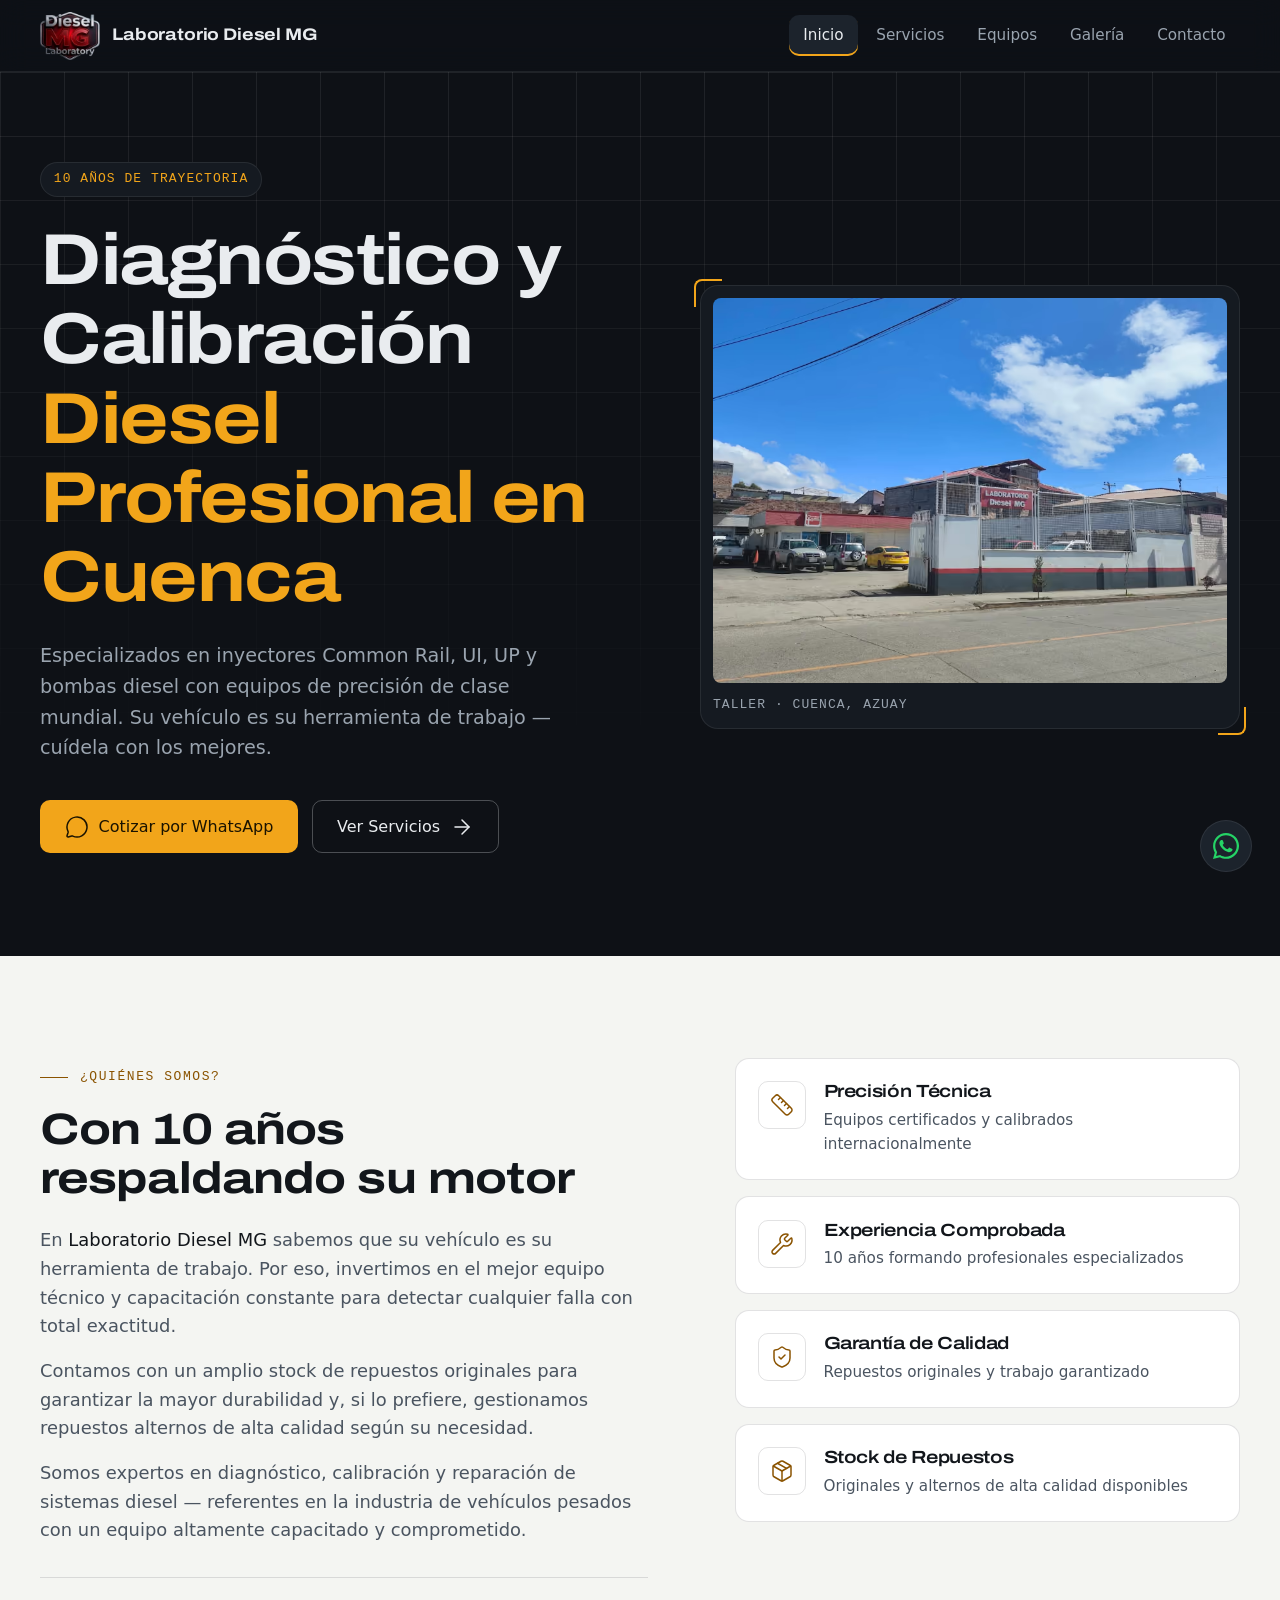
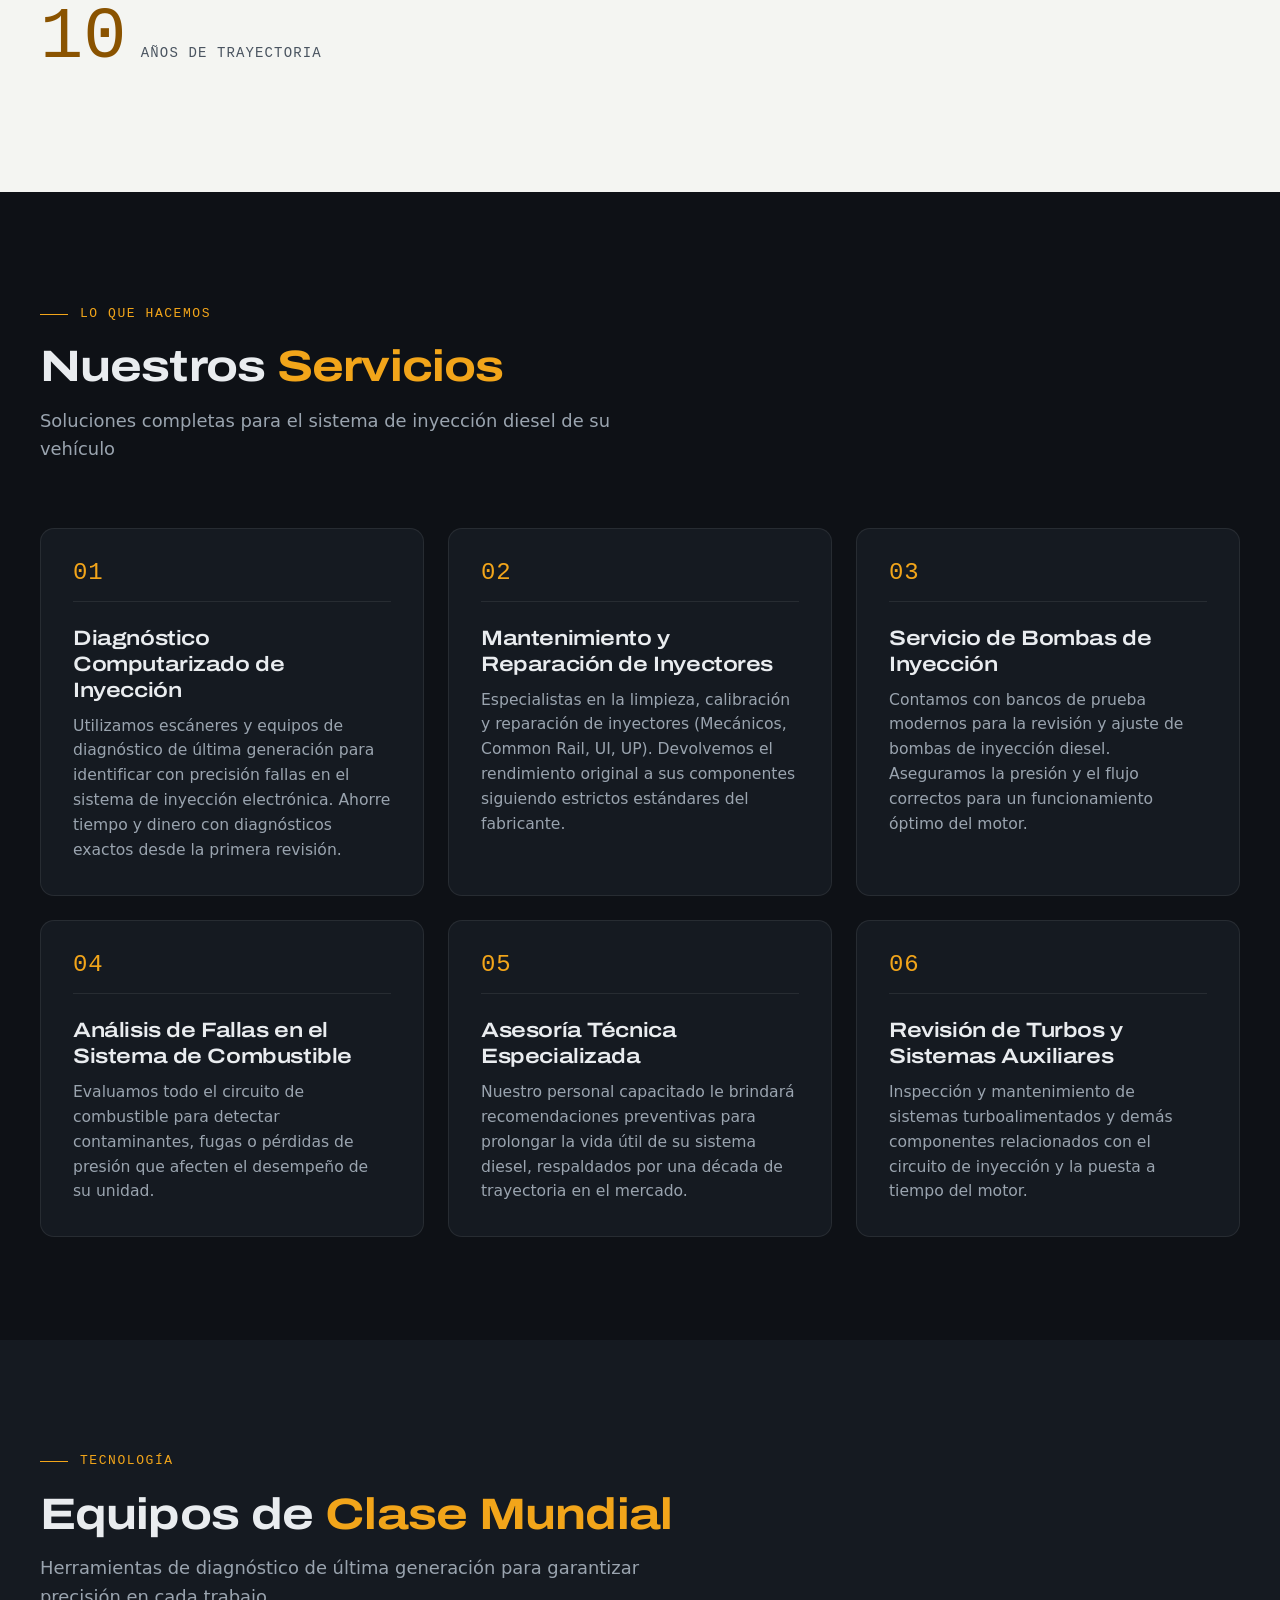
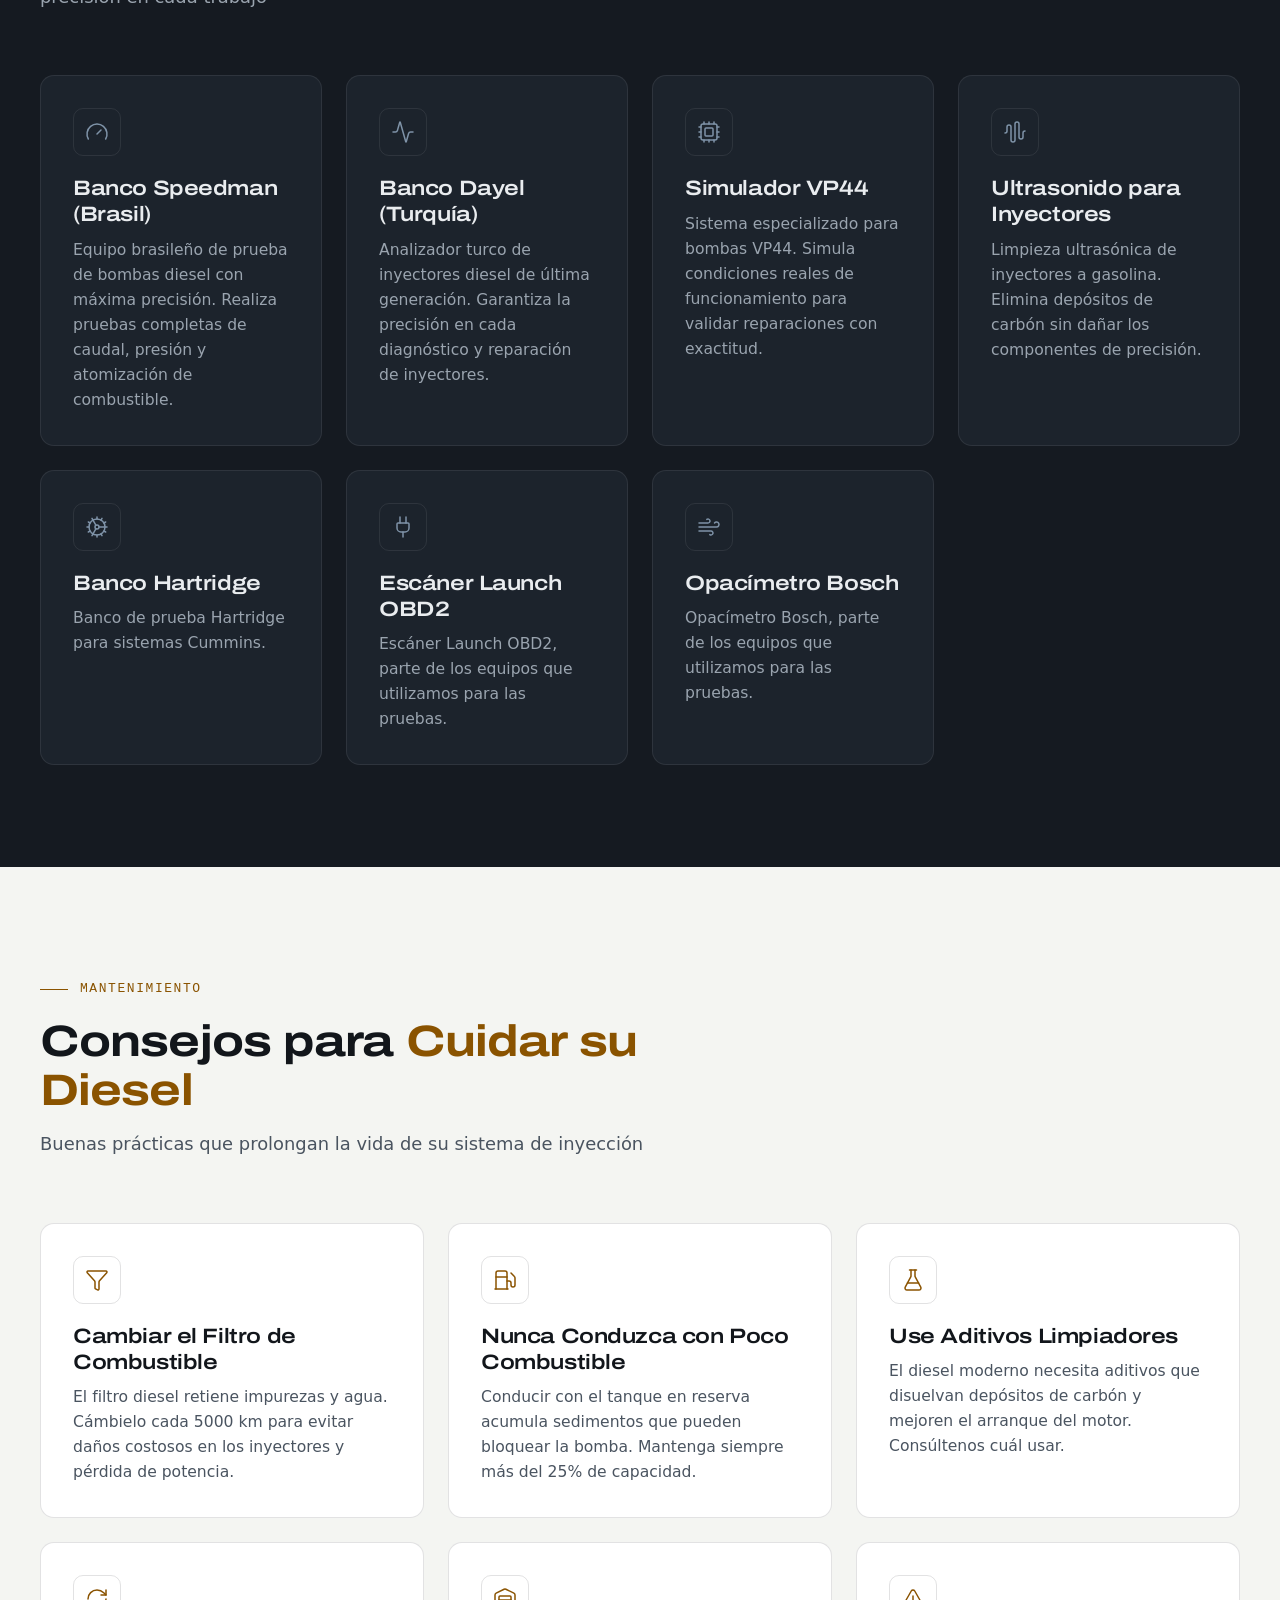
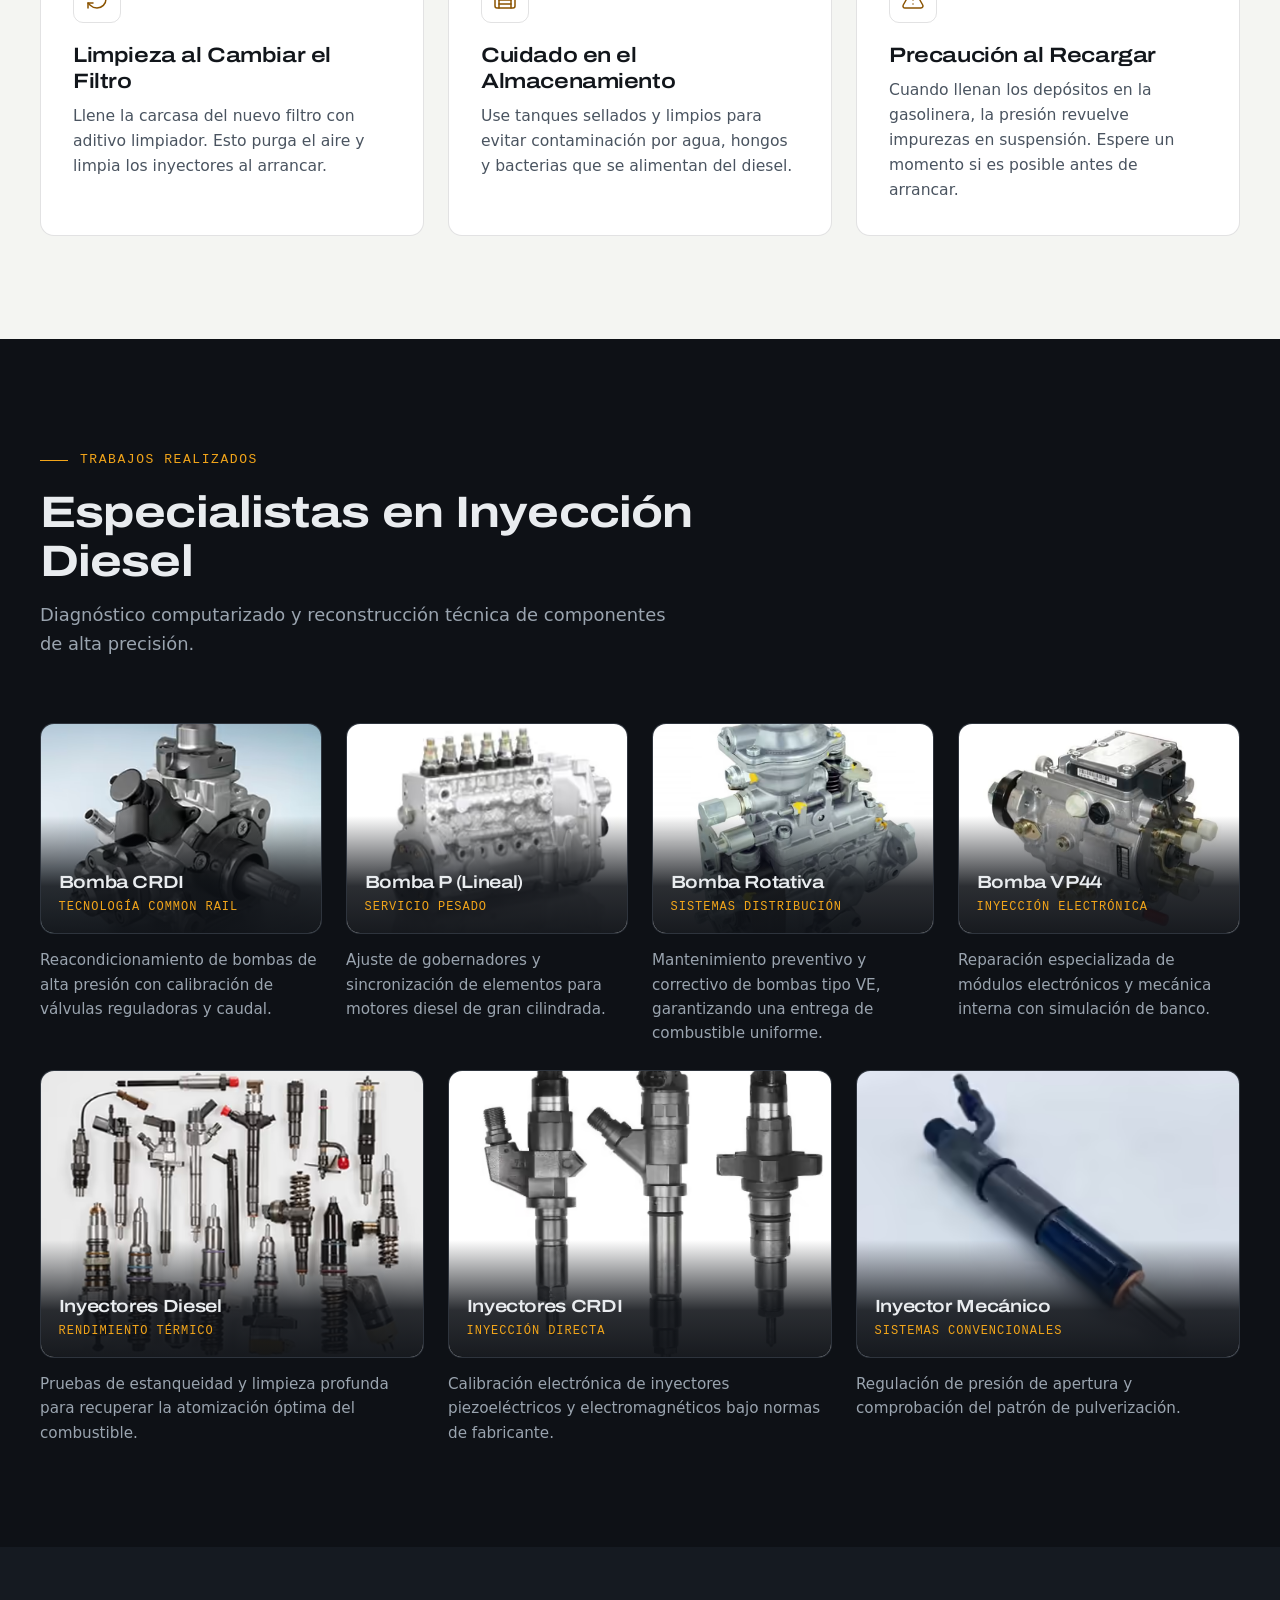
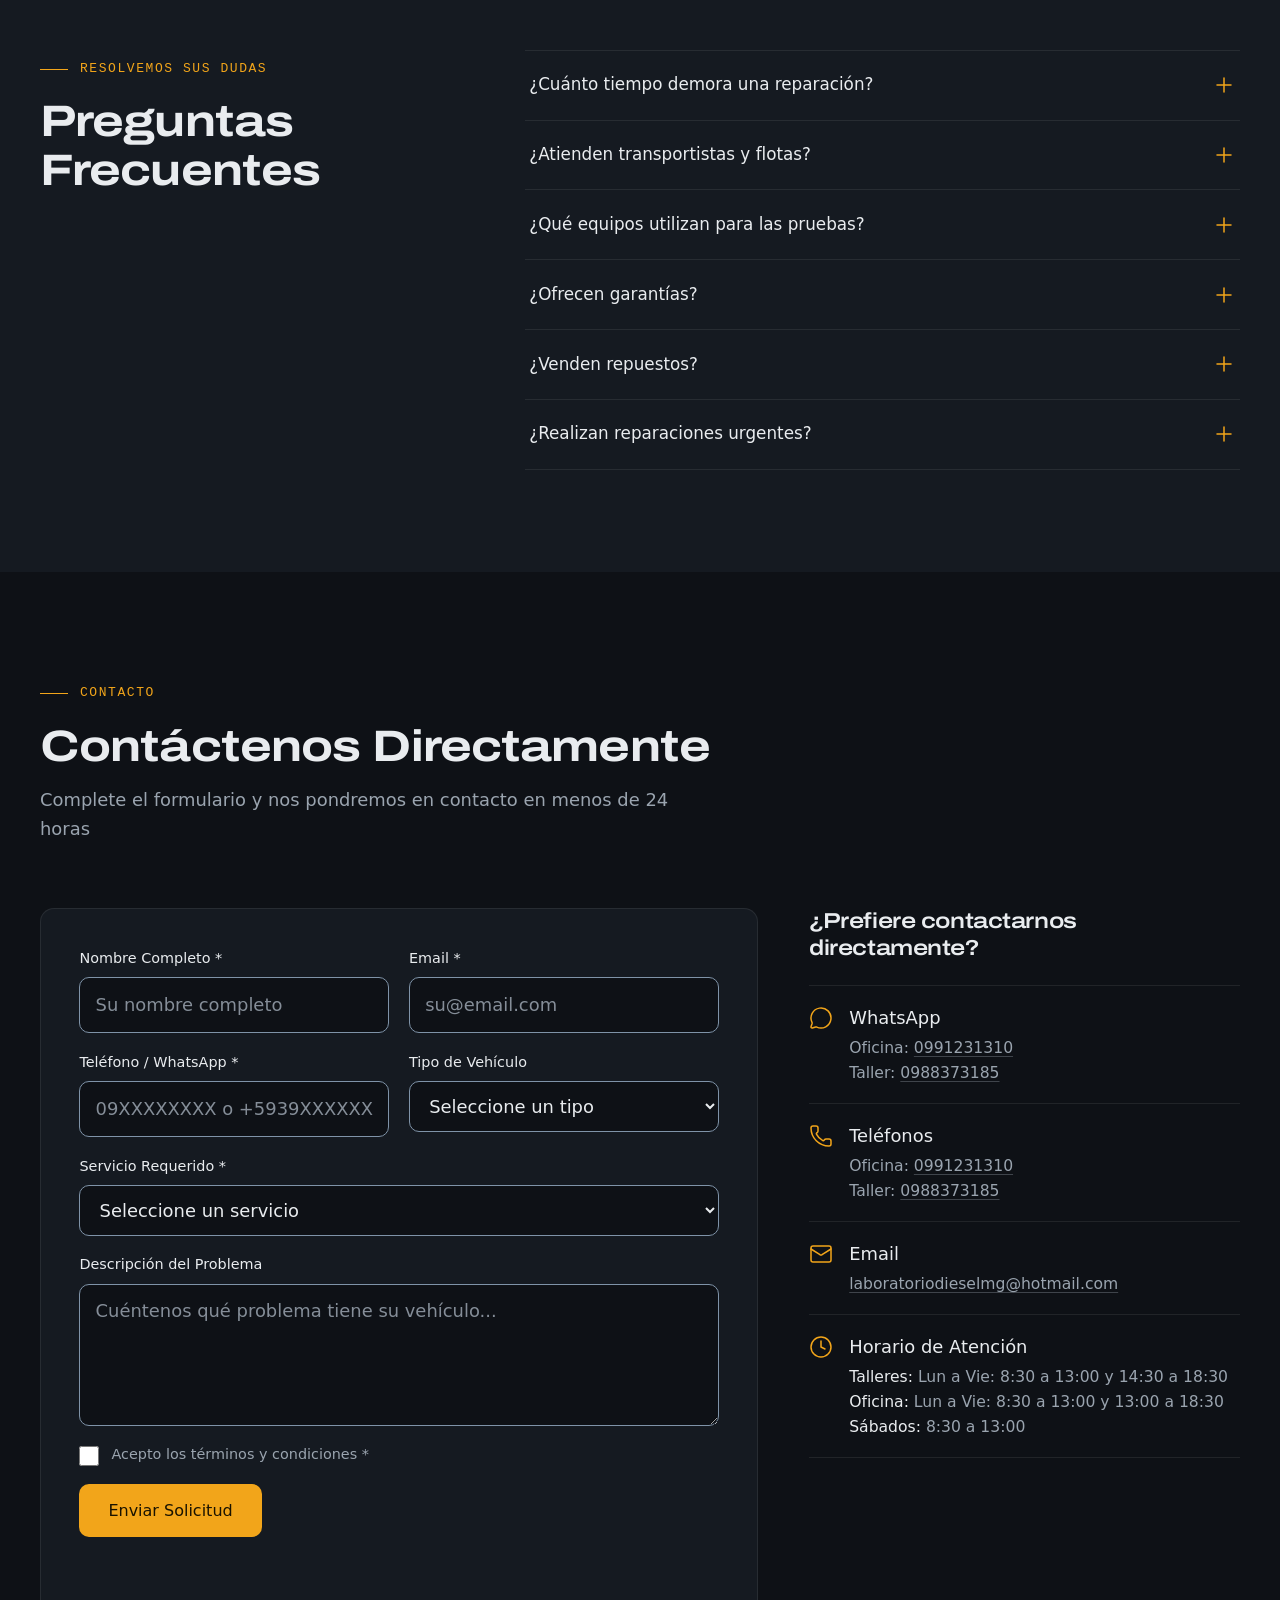
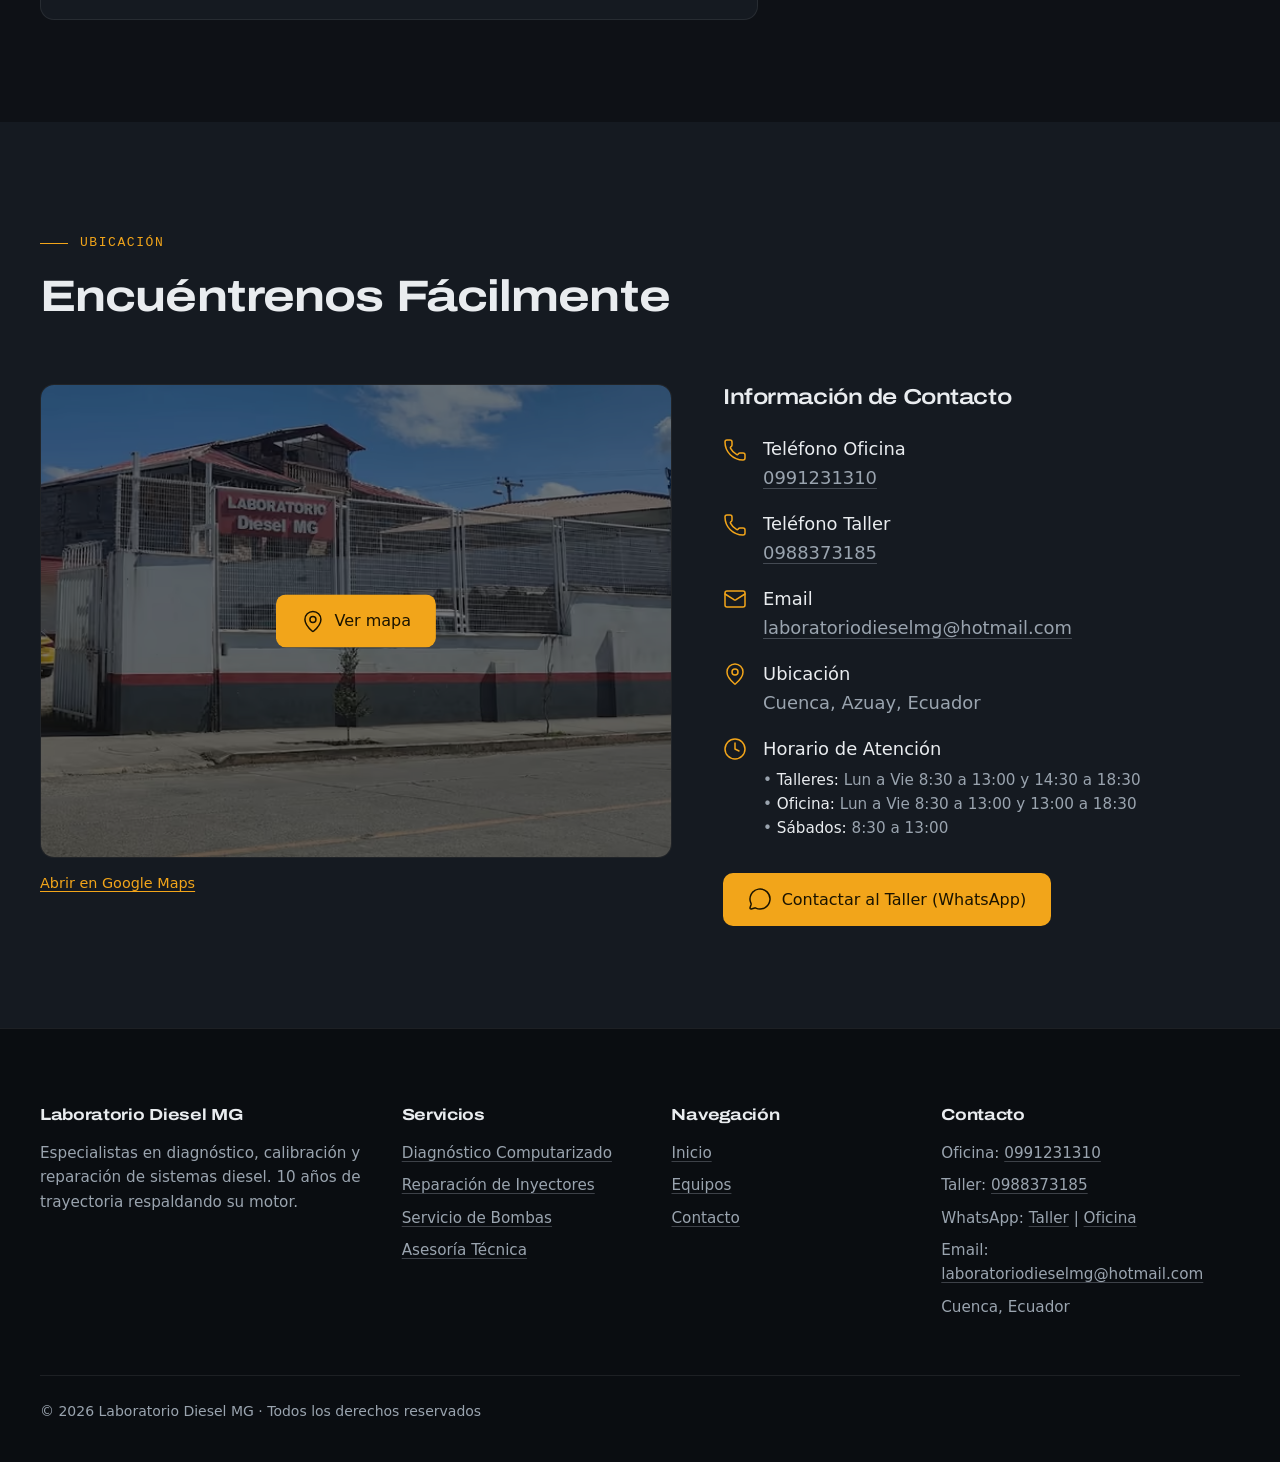
==== commit 2f296fe6: "Quita la politica de privacidad (pagina, enlaces, checkbox y sitemap) El checkbox vuelve a 'Acepto l" ====
--- a/index.html
+++ b/index.html
@@ -775,7 +775,7 @@
                     </div>
                     <div class="form-group form-group--full checkbox">
                         <input type="checkbox" id="terminos" name="terminos" required>
-                        <label for="terminos">Acepto la <a href="/politica-de-privacidad.html" target="_blank" rel="noopener noreferrer">política de privacidad</a> *</label>
+                        <label for="terminos">Acepto los términos y condiciones *</label>
                     </div>
                     <div class="form-group--full">
                         <button type="submit" class="btn btn-primary btn-large">Enviar Solicitud</button>
@@ -899,7 +899,7 @@
                 </div>
             </div>
             <div class="footer-bottom">
-                <p>© <span data-year>2026</span> Laboratorio Diesel MG · Todos los derechos reservados · <a href="/politica-de-privacidad.html">Política de privacidad</a></p>
+                <p>© <span data-year>2026</span> Laboratorio Diesel MG · Todos los derechos reservados</p>
             </div>
         </div>
     </footer>
--- a/css/styles.css
+++ b/css/styles.css
@@ -809,26 +809,3 @@
     /* Parallax del hero (lo mueve el JS, solo escritorio) */
     [data-parallax] { will-change: transform; }
 }
-
-/* ============================================
-   PÁGINAS LEGALES
-   ============================================ */
-
-.legal { padding-top: clamp(3rem, 6vw, 5rem); }
-.legal__container { max-width: 52rem; }
-.legal h1 { margin-bottom: 1rem; }
-.legal__meta { margin-bottom: 2.5rem; font-size: .875rem; letter-spacing: .06em; text-transform: uppercase; color: var(--muted); }
-.legal h2 { margin: 2.5rem 0 1rem; font-size: clamp(1.3rem, 1.5vw + 1rem, 1.75rem); }
-.legal p, .legal li { color: var(--muted); }
-.legal p { margin-bottom: 1rem; max-width: 46rem; }
-.legal strong { color: var(--text); font-weight: 500; }
-.legal a { color: var(--accent); }
-.legal__list { margin: 0 0 1.25rem; padding-left: 1.25rem; list-style: disc; }
-.legal__list li { margin-bottom: .4rem; padding-left: .25rem; }
-.legal__list li::marker { color: var(--accent); }
-.legal__todo { display: inline-block; padding: .25rem .6rem; border: 1px dashed var(--steel); border-radius: var(--radius); font-size: .8125rem; color: var(--steel); }
-.legal__back { margin-top: 3rem; }
-.legal-back { padding: .55rem 1rem; }
-.legal-back .icon { transform: scaleX(-1); }
-.footer-bottom--flat { margin-top: 0; padding-top: 0; border-top: 0; }
-@media (max-width: 480px) { .legal-back { font-size: .9rem; padding: .5rem .8rem; } }
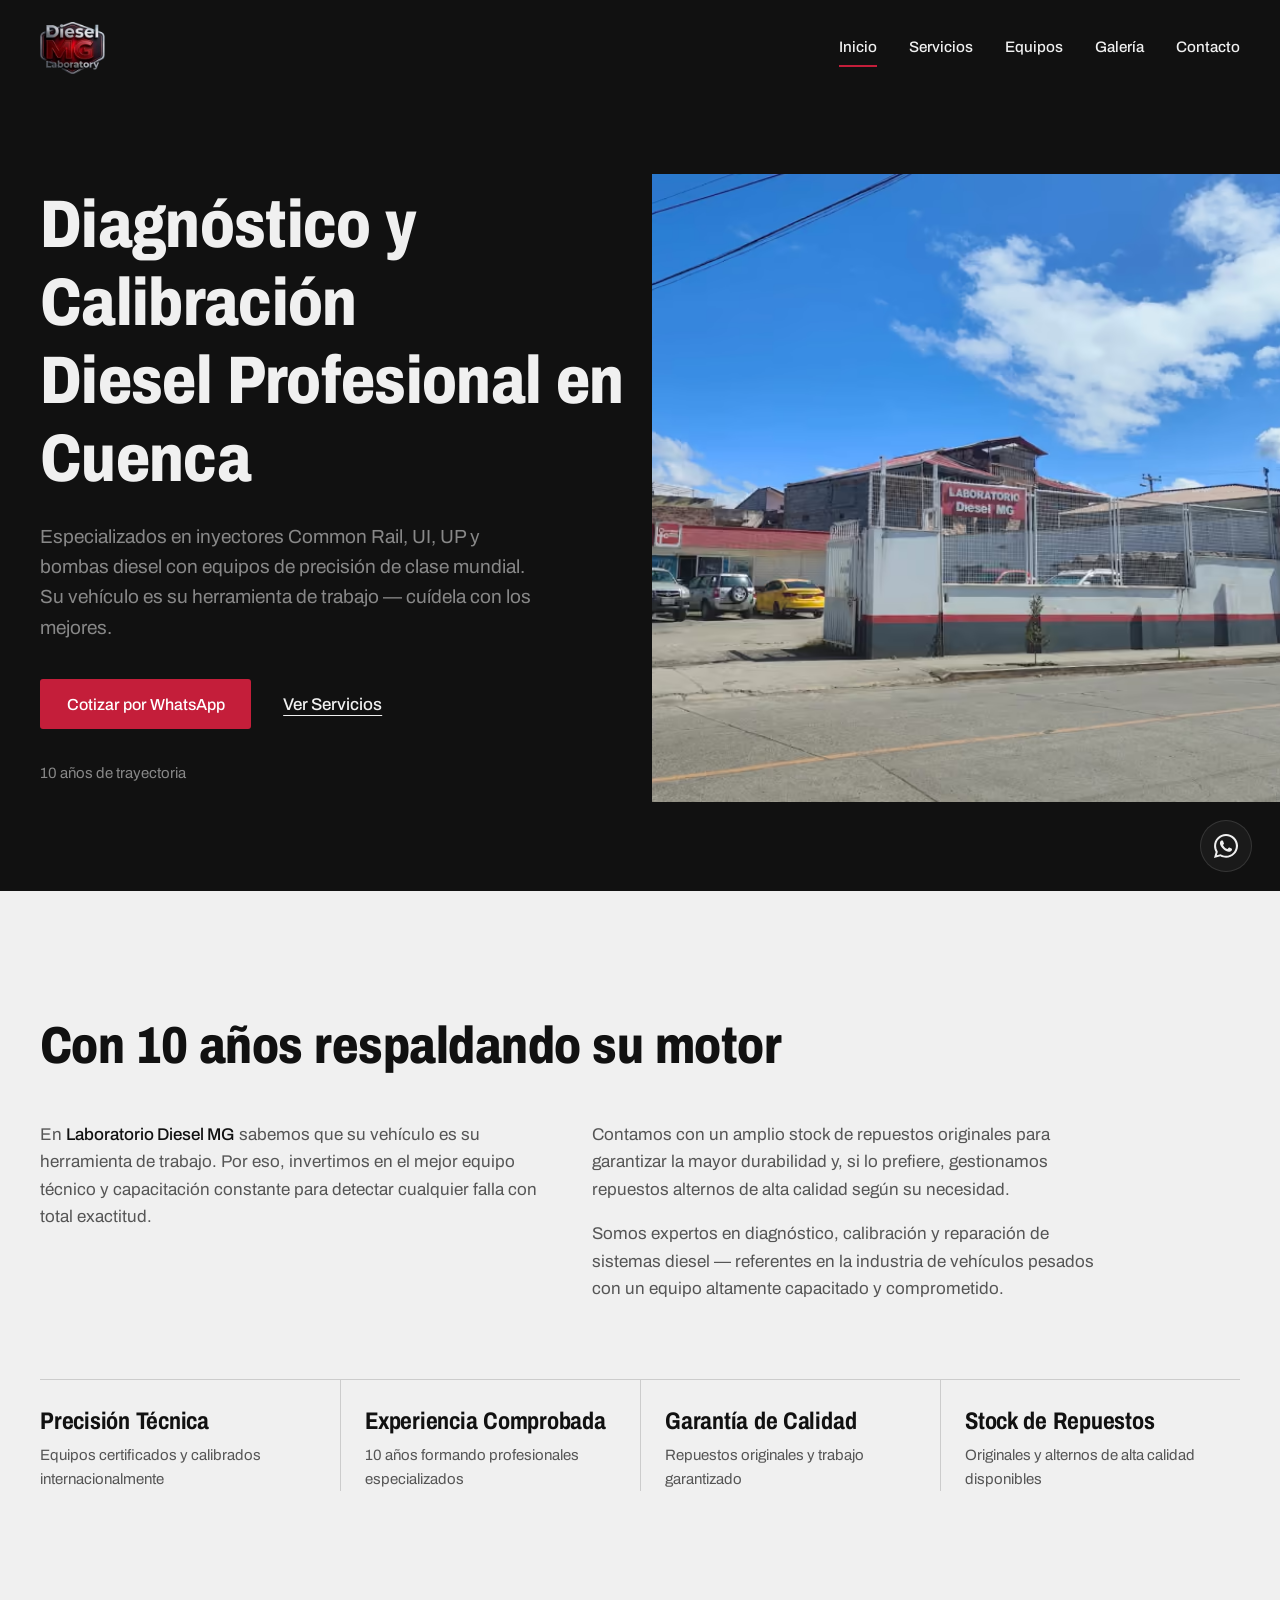
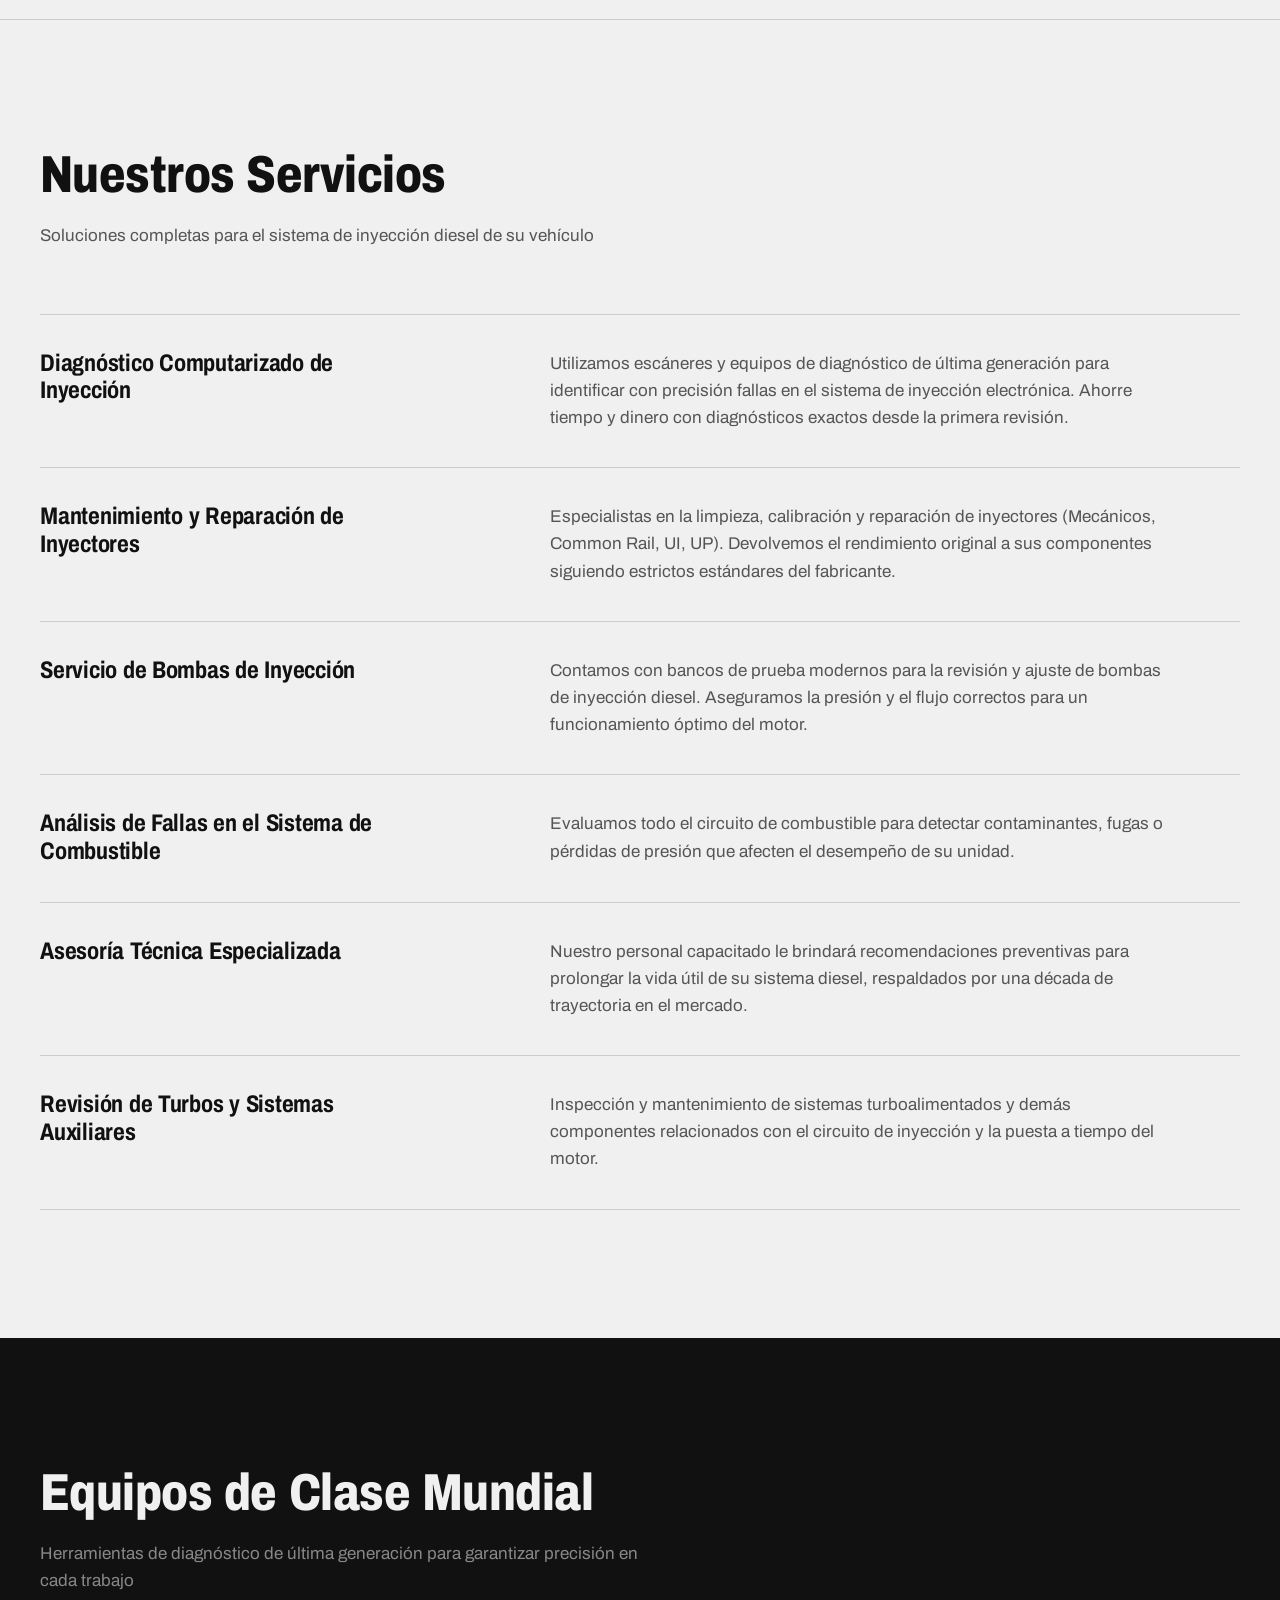
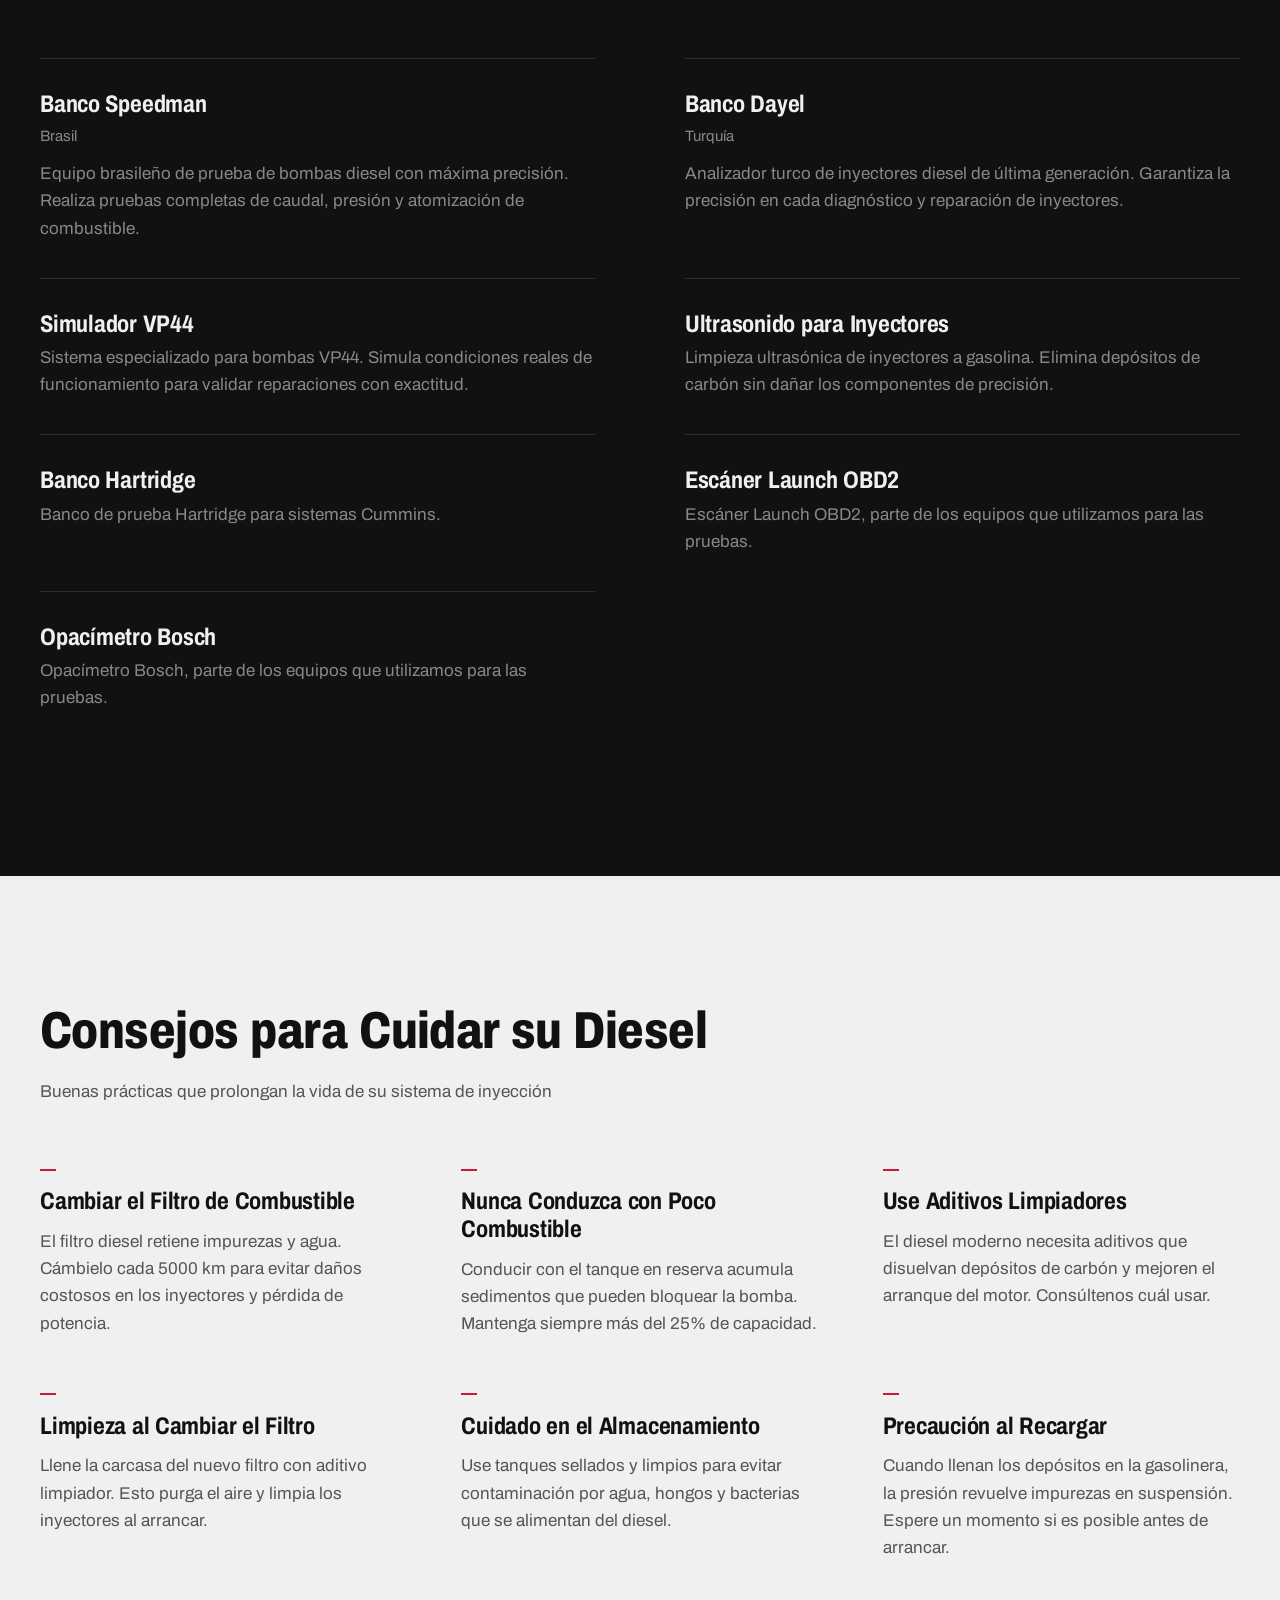
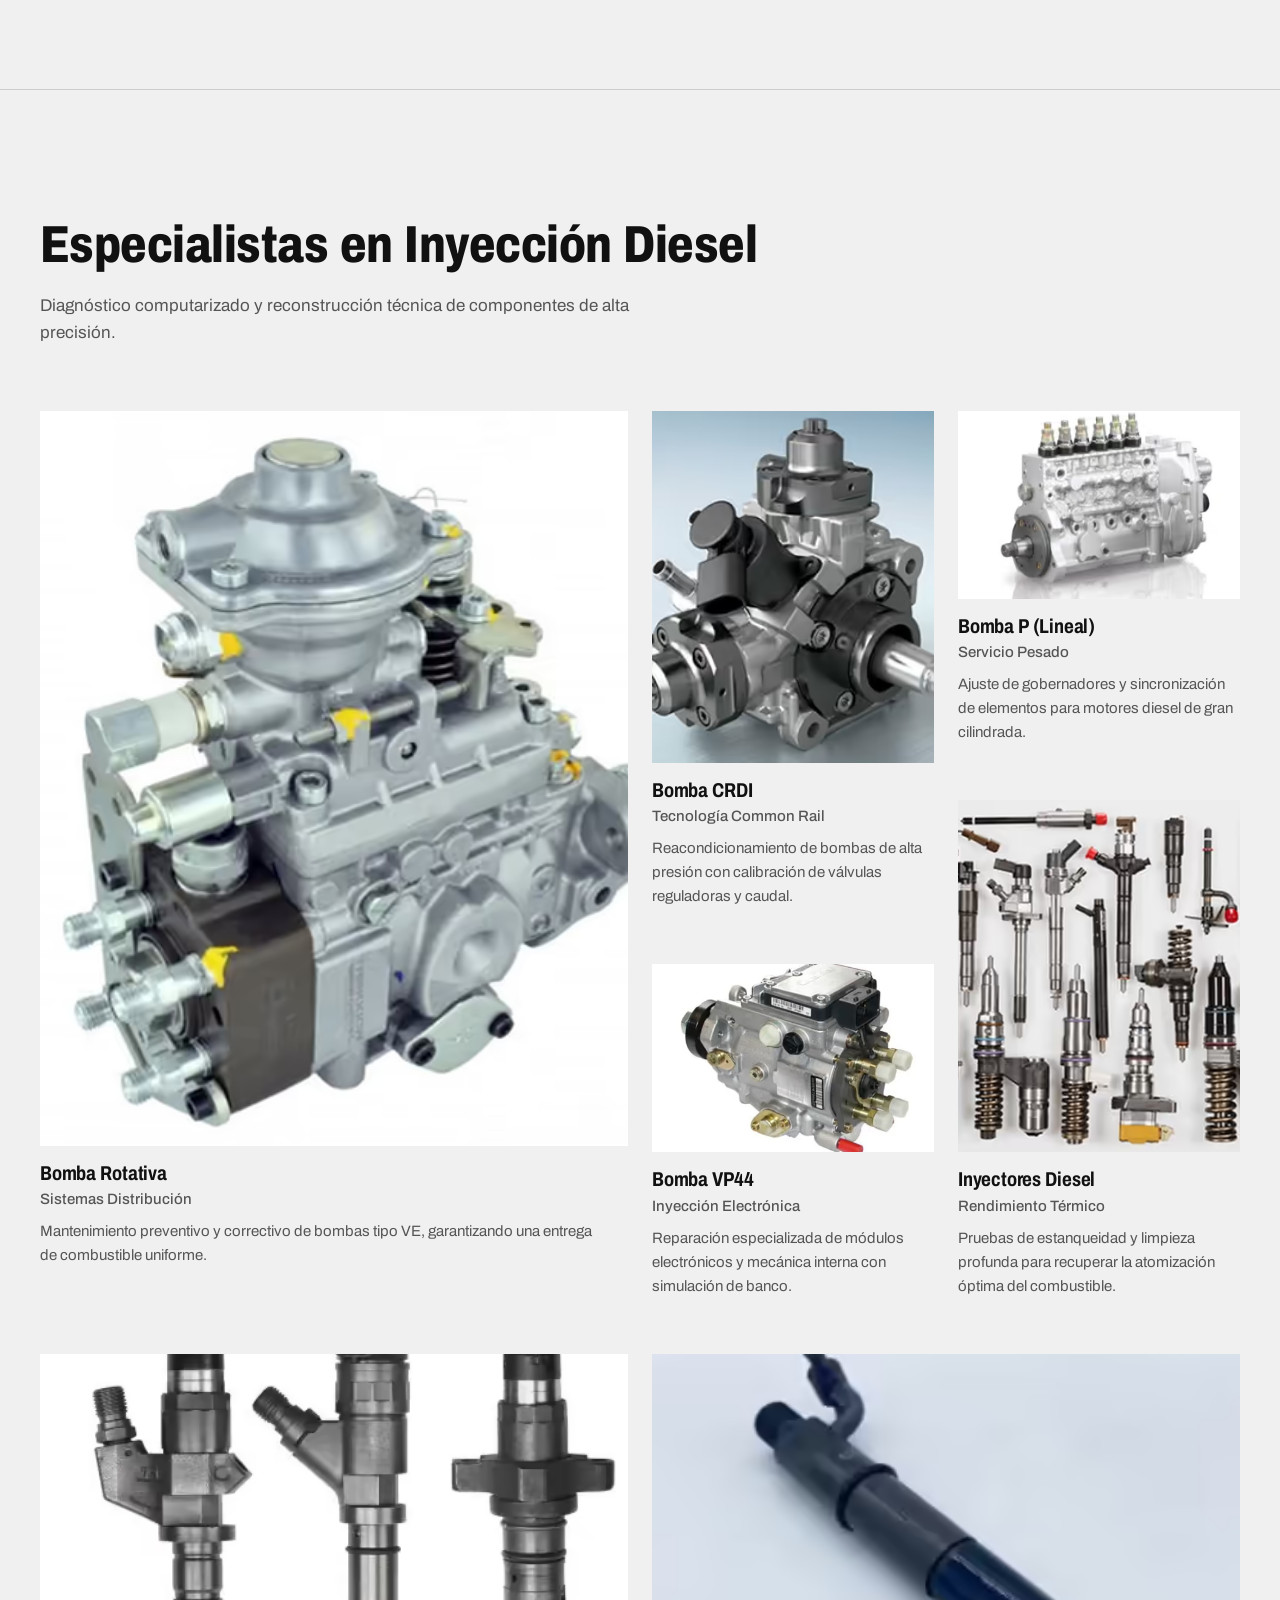
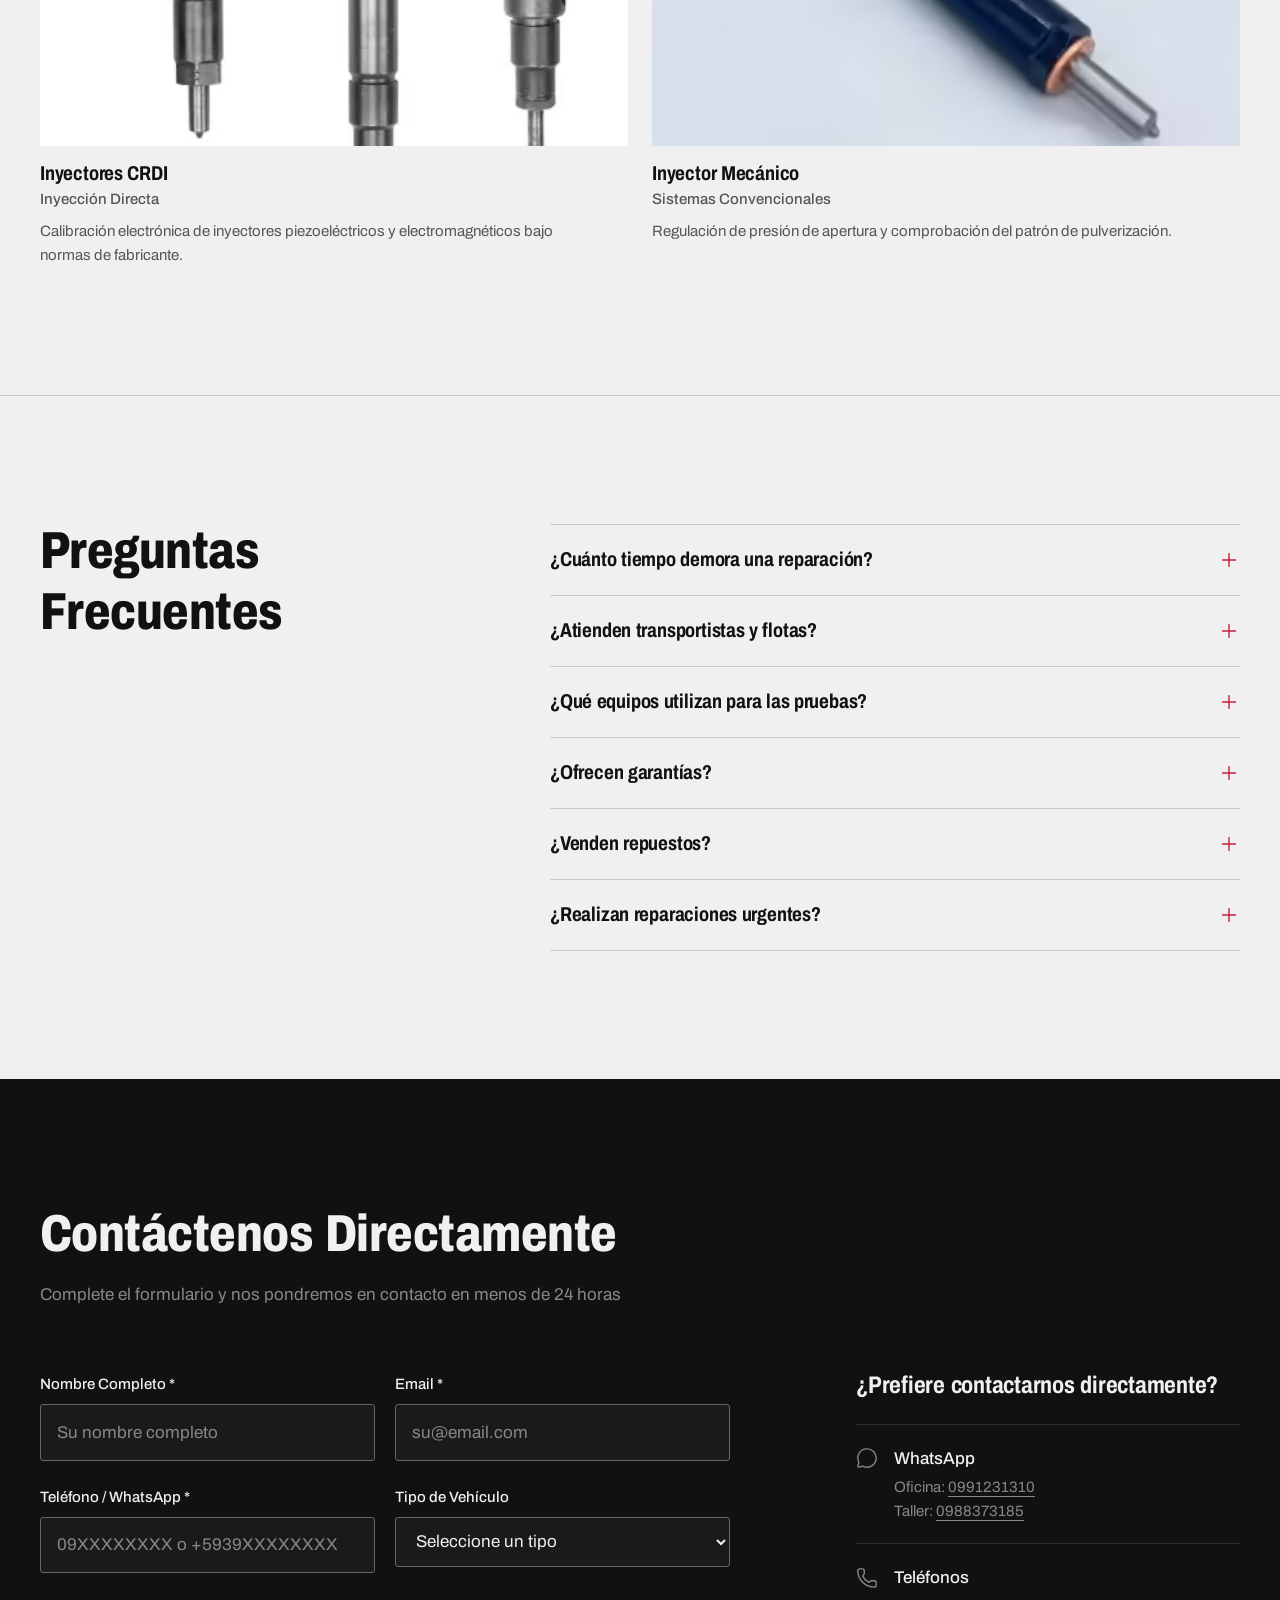
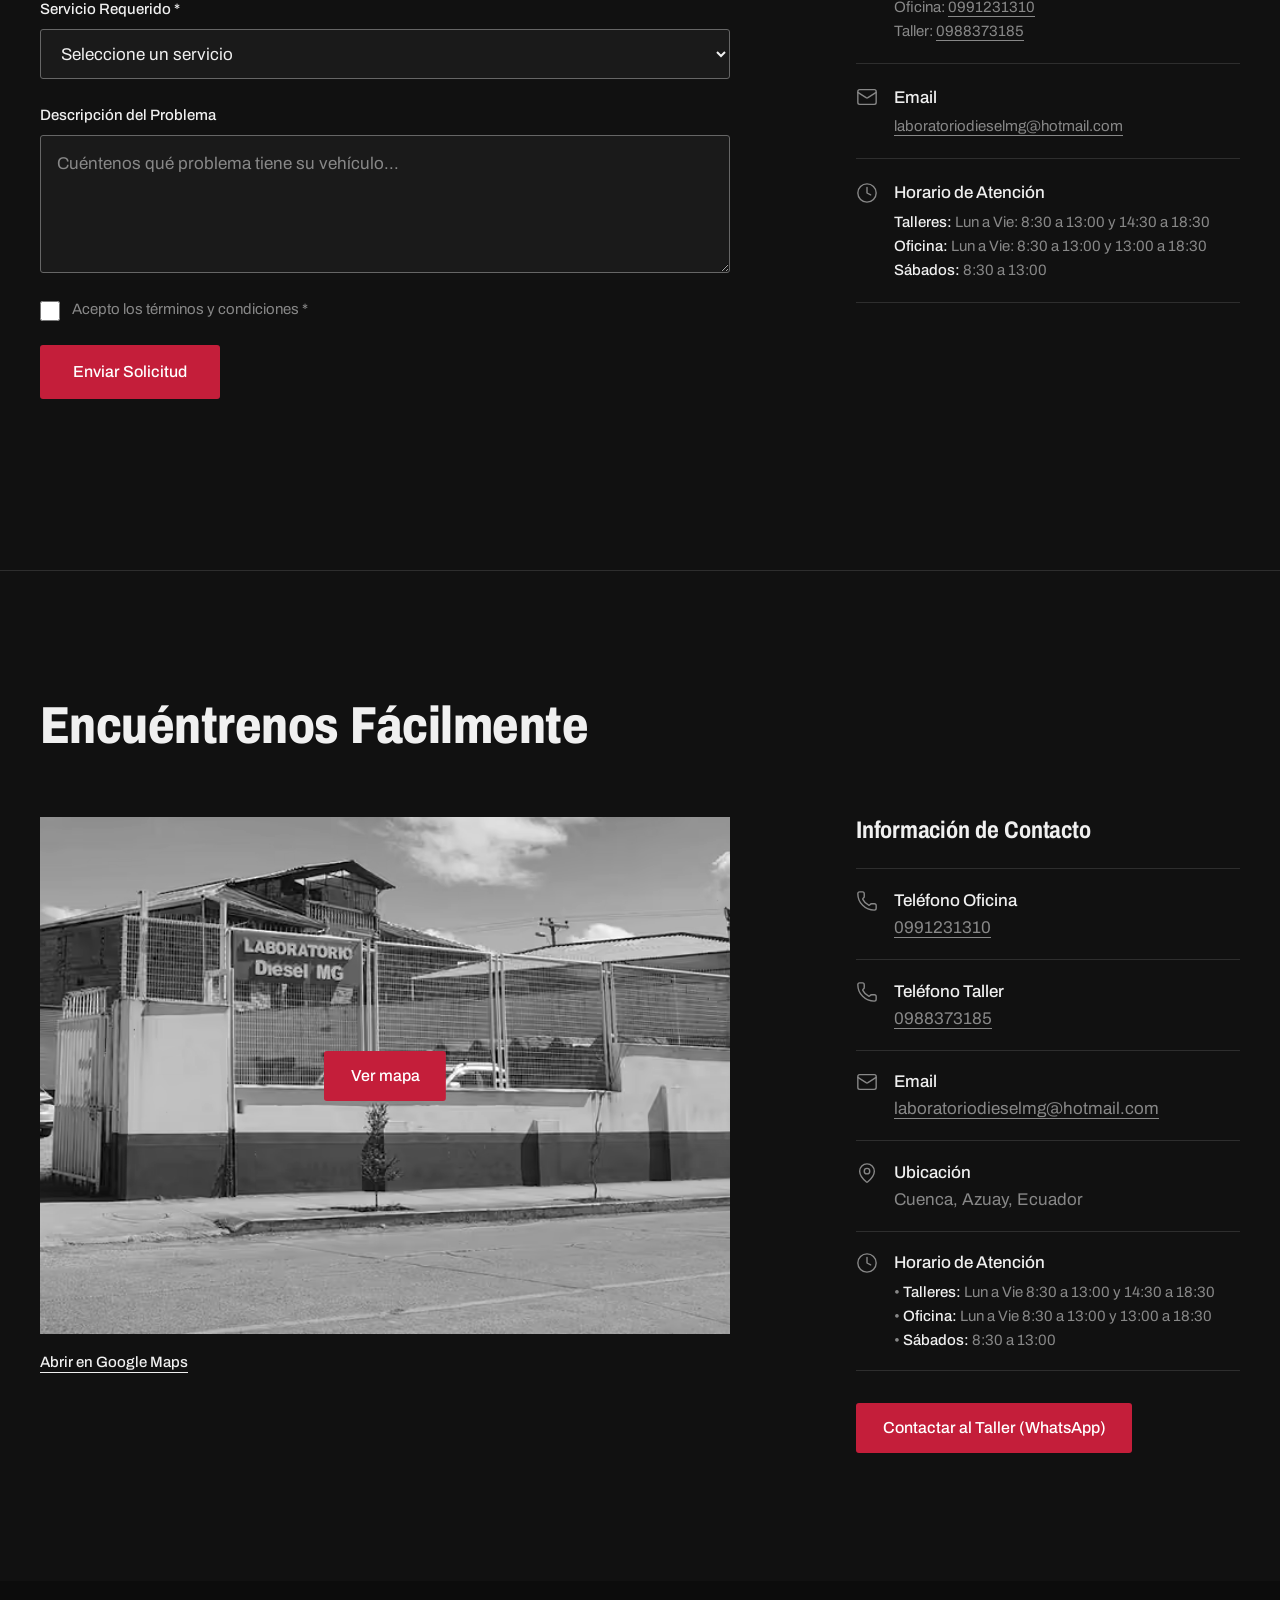
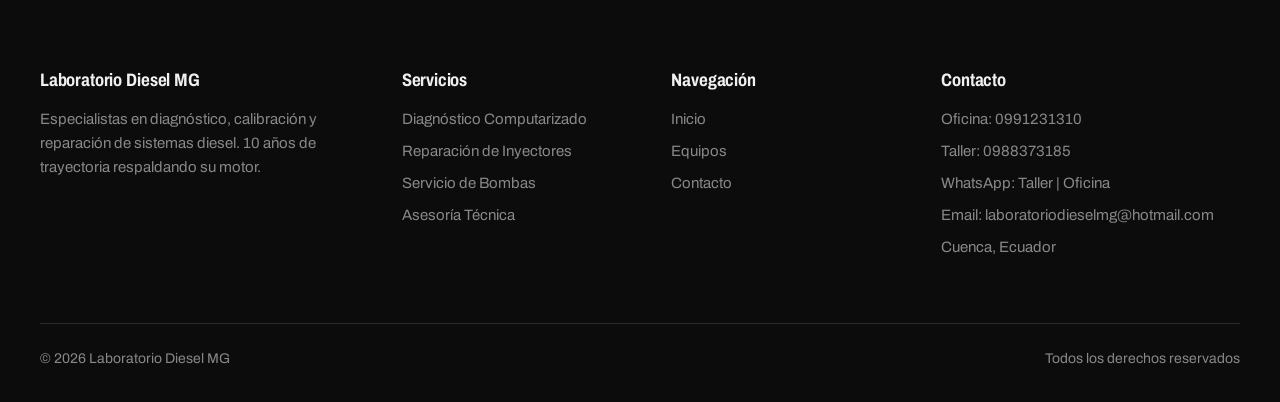
==== commit 6abf728a: "Rediseno v2: identidad original (rojo de marca + grises), sobrio y tipografico - Paleta recuperada d" ====
--- a/index.html
+++ b/index.html
@@ -46,7 +46,6 @@
 
     <link rel="preload" as="image" type="image/avif" imagesrcset="assets/hero-480.avif 480w, assets/hero-800.avif 800w, assets/hero-1200.avif 1200w" imagesizes="(min-width: 960px) 560px, 100vw" fetchpriority="high">
     <link rel="preload" href="/fonts/archivo-var-latin.woff2" as="font" type="font/woff2" crossorigin>
-    <link rel="preload" href="/fonts/ibm-plex-sans-400.woff2" as="font" type="font/woff2" crossorigin>
     <link rel="stylesheet" href="css/styles.css">
     <script src="js/boot.js"></script>
     <script type="application/ld+json">
@@ -286,169 +285,122 @@
     <a class="skip-link" href="#main">Saltar al contenido</a>
 
     <svg class="sprite" xmlns="http://www.w3.org/2000/svg" aria-hidden="true" focusable="false">
-  <symbol id="i-wrench" viewBox="0 0 24 24"><path d="M14.7 6.3a1 1 0 0 0 0 1.4l1.6 1.6a1 1 0 0 0 1.4 0l3.106-3.105c.32-.322.863-.22.983.218a6 6 0 0 1-8.259 7.057l-7.91 7.91a1 1 0 0 1-2.999-3l7.91-7.91a6 6 0 0 1 7.057-8.259c.438.12.54.662.219.984z" /></symbol>
-  <symbol id="i-gauge" viewBox="0 0 24 24"><path d="m12 14 4-4" /> <path d="M3.34 19a10 10 0 1 1 17.32 0" /></symbol>
-  <symbol id="i-shield-check" viewBox="0 0 24 24"><path d="M20 13c0 5-3.5 7.5-7.66 8.95a1 1 0 0 1-.67-.01C7.5 20.5 4 18 4 13V6a1 1 0 0 1 1-1c2 0 4.5-1.2 6.24-2.72a1.17 1.17 0 0 1 1.52 0C14.51 3.81 17 5 19 5a1 1 0 0 1 1 1z" /> <path d="m9 12 2 2 4-4" /></symbol>
-  <symbol id="i-package" viewBox="0 0 24 24"><path d="M11 21.73a2 2 0 0 0 2 0l7-4A2 2 0 0 0 21 16V8a2 2 0 0 0-1-1.73l-7-4a2 2 0 0 0-2 0l-7 4A2 2 0 0 0 3 8v8a2 2 0 0 0 1 1.73z" /> <path d="M12 22V12" /> <polyline points="3.29 7 12 12 20.71 7" /> <path d="m7.5 4.27 9 5.15" /></symbol>
-  <symbol id="i-ruler" viewBox="0 0 24 24"><path d="M21.3 15.3a2.4 2.4 0 0 1 0 3.4l-2.6 2.6a2.4 2.4 0 0 1-3.4 0L2.7 8.7a2.41 2.41 0 0 1 0-3.4l2.6-2.6a2.41 2.41 0 0 1 3.4 0Z" /> <path d="m14.5 12.5 2-2" /> <path d="m11.5 9.5 2-2" /> <path d="m8.5 6.5 2-2" /> <path d="m17.5 15.5 2-2" /></symbol>
-  <symbol id="i-cpu" viewBox="0 0 24 24"><path d="M12 20v2" /> <path d="M12 2v2" /> <path d="M17 20v2" /> <path d="M17 2v2" /> <path d="M2 12h2" /> <path d="M2 17h2" /> <path d="M2 7h2" /> <path d="M20 12h2" /> <path d="M20 17h2" /> <path d="M20 7h2" /> <path d="M7 20v2" /> <path d="M7 2v2" /> <rect x="4" y="4" width="16" height="16" rx="2" /> <rect x="8" y="8" width="8" height="8" rx="1" /></symbol>
-  <symbol id="i-audio-waveform" viewBox="0 0 24 24"><path d="M2 13a2 2 0 0 0 2-2V7a2 2 0 0 1 4 0v13a2 2 0 0 0 4 0V4a2 2 0 0 1 4 0v13a2 2 0 0 0 4 0v-4a2 2 0 0 1 2-2" /></symbol>
-  <symbol id="i-flask-conical" viewBox="0 0 24 24"><path d="M14 2v6a2 2 0 0 0 .245.96l5.51 10.08A2 2 0 0 1 18 22H6a2 2 0 0 1-1.755-2.96l5.51-10.08A2 2 0 0 0 10 8V2" /> <path d="M6.453 15h11.094" /> <path d="M8.5 2h7" /></symbol>
-  <symbol id="i-plug" viewBox="0 0 24 24"><path d="M12 22v-5" /> <path d="M15 8V2" /> <path d="M17 8a1 1 0 0 1 1 1v4a4 4 0 0 1-4 4h-4a4 4 0 0 1-4-4V9a1 1 0 0 1 1-1z" /> <path d="M9 8V2" /></symbol>
-  <symbol id="i-wind" viewBox="0 0 24 24"><path d="M12.8 19.6A2 2 0 1 0 14 16H2" /> <path d="M17.5 8a2.5 2.5 0 1 1 2 4H2" /> <path d="M9.8 4.4A2 2 0 1 1 11 8H2" /></symbol>
-  <symbol id="i-cog" viewBox="0 0 24 24"><path d="M11 10.27 7 3.34" /> <path d="m11 13.73-4 6.93" /> <path d="M12 22v-2" /> <path d="M12 2v2" /> <path d="M14 12h8" /> <path d="m17 20.66-1-1.73" /> <path d="m17 3.34-1 1.73" /> <path d="M2 12h2" /> <path d="m20.66 17-1.73-1" /> <path d="m20.66 7-1.73 1" /> <path d="m3.34 17 1.73-1" /> <path d="m3.34 7 1.73 1" /> <circle cx="12" cy="12" r="2" /> <circle cx="12" cy="12" r="8" /></symbol>
-  <symbol id="i-activity" viewBox="0 0 24 24"><path d="M22 12h-2.48a2 2 0 0 0-1.93 1.46l-2.35 8.36a.25.25 0 0 1-.48 0L9.24 2.18a.25.25 0 0 0-.48 0l-2.35 8.36A2 2 0 0 1 4.49 12H2" /></symbol>
-  <symbol id="i-filter" viewBox="0 0 24 24"><path d="M10 20a1 1 0 0 0 .553.895l2 1A1 1 0 0 0 14 21v-7a2 2 0 0 1 .517-1.341L21.74 4.67A1 1 0 0 0 21 3H3a1 1 0 0 0-.742 1.67l7.225 7.989A2 2 0 0 1 10 14z" /></symbol>
-  <symbol id="i-fuel" viewBox="0 0 24 24"><path d="M14 13h2a2 2 0 0 1 2 2v2a2 2 0 0 0 4 0v-6.998a2 2 0 0 0-.59-1.42L18 5" /> <path d="M14 21V5a2 2 0 0 0-2-2H5a2 2 0 0 0-2 2v16" /> <path d="M2 21h13" /> <path d="M3 9h11" /></symbol>
-  <symbol id="i-refresh-cw" viewBox="0 0 24 24"><path d="M3 12a9 9 0 0 1 9-9 9.75 9.75 0 0 1 6.74 2.74L21 8" /> <path d="M21 3v5h-5" /> <path d="M21 12a9 9 0 0 1-9 9 9.75 9.75 0 0 1-6.74-2.74L3 16" /> <path d="M8 16H3v5" /></symbol>
-  <symbol id="i-warehouse" viewBox="0 0 24 24"><path d="M18 21V10a1 1 0 0 0-1-1H7a1 1 0 0 0-1 1v11" /> <path d="M22 19a2 2 0 0 1-2 2H4a2 2 0 0 1-2-2V8a2 2 0 0 1 1.132-1.803l7.95-3.974a2 2 0 0 1 1.837 0l7.948 3.974A2 2 0 0 1 22 8z" /> <path d="M6 13h12" /> <path d="M6 17h12" /></symbol>
-  <symbol id="i-triangle-alert" viewBox="0 0 24 24"><path d="m21.73 18-8-14a2 2 0 0 0-3.48 0l-8 14A2 2 0 0 0 4 21h16a2 2 0 0 0 1.73-3" /> <path d="M12 9v4" /> <path d="M12 17h.01" /></symbol>
+  <symbol id="i-phone" viewBox="0 0 24 24"><path d="M13.832 16.568a1 1 0 0 0 1.213-.303l.355-.465A2 2 0 0 1 17 15h3a2 2 0 0 1 2 2v3a2 2 0 0 1-2 2A18 18 0 0 1 2 4a2 2 0 0 1 2-2h3a2 2 0 0 1 2 2v3a2 2 0 0 1-.8 1.6l-.468.351a1 1 0 0 0-.292 1.233 14 14 0 0 0 6.392 6.384" /></symbol>
   <symbol id="i-message-circle" viewBox="0 0 24 24"><path d="M2.992 16.342a2 2 0 0 1 .094 1.167l-1.065 3.29a1 1 0 0 0 1.236 1.168l3.413-.998a2 2 0 0 1 1.099.092 10 10 0 1 0-4.777-4.719" /></symbol>
-  <symbol id="i-phone" viewBox="0 0 24 24"><path d="M13.832 16.568a1 1 0 0 0 1.213-.303l.355-.465A2 2 0 0 1 17 15h3a2 2 0 0 1 2 2v3a2 2 0 0 1-2 2A18 18 0 0 1 2 4a2 2 0 0 1 2-2h3a2 2 0 0 1 2 2v3a2 2 0 0 1-.8 1.6l-.468.351a1 1 0 0 0-.292 1.233 14 14 0 0 0 6.392 6.384" /></symbol>
   <symbol id="i-mail" viewBox="0 0 24 24"><path d="m22 7-8.991 5.727a2 2 0 0 1-2.009 0L2 7" /> <rect x="2" y="4" width="20" height="16" rx="2" /></symbol>
   <symbol id="i-clock" viewBox="0 0 24 24"><circle cx="12" cy="12" r="10" /> <path d="M12 6v6l4 2" /></symbol>
   <symbol id="i-map-pin" viewBox="0 0 24 24"><path d="M20 10c0 4.993-5.539 10.193-7.399 11.799a1 1 0 0 1-1.202 0C9.539 20.193 4 14.993 4 10a8 8 0 0 1 16 0" /> <circle cx="12" cy="10" r="3" /></symbol>
-  <symbol id="i-plus" viewBox="0 0 24 24"><path d="M5 12h14" /> <path d="M12 5v14" /></symbol>
   <symbol id="i-menu" viewBox="0 0 24 24"><path d="M4 5h16" /> <path d="M4 12h16" /> <path d="M4 19h16" /></symbol>
   <symbol id="i-x" viewBox="0 0 24 24"><path d="M18 6 6 18" /> <path d="m6 6 12 12" /></symbol>
-  <symbol id="i-arrow-right" viewBox="0 0 24 24"><path d="M5 12h14" /> <path d="m12 5 7 7-7 7" /></symbol>
+  <symbol id="i-plus" viewBox="0 0 24 24"><path d="M5 12h14" /> <path d="M12 5v14" /></symbol>
 </svg>
 
     <header class="site-header" id="siteHeader">
-        <div class="site-header__bar">
-            <div class="container nav-content">
-                <a href="#inicio" class="logo" aria-label="Laboratorio Diesel MG, inicio">
-                    <img src="assets/logo-sm.webp" alt="" class="logo-img" width="168" height="134">
-                    <span class="logo-text">Laboratorio Diesel MG</span>
-                </a>
-
-                <nav class="primary-nav" aria-label="Principal">
-                    <ul class="nav-links">
-                        <li><a href="#inicio">Inicio</a></li><li><a href="#servicios">Servicios</a></li><li><a href="#equipos">Equipos</a></li><li><a href="#galeria">Galería</a></li><li><a href="#contacto-form">Contacto</a></li>
-                    </ul>
-                </nav>
-
-                <button type="button" class="mobile-menu-btn" id="mobileMenuBtn" aria-label="Abrir menú" aria-expanded="false" aria-controls="mobileNav">
-                    <svg class="icon icon-open" aria-hidden="true" focusable="false"><use href="#i-menu"/></svg>
-                    <svg class="icon icon-close" aria-hidden="true" focusable="false"><use href="#i-x"/></svg>
-                </button>
-            </div>
-
-            <div class="mobile-nav" id="mobileNav">
-                <div class="container">
-                    <ul>
-                        <li><a href="#inicio">Inicio</a></li><li><a href="#servicios">Servicios</a></li><li><a href="#equipos">Equipos</a></li><li><a href="#galeria">Galería</a></li><li><a href="#contacto-form">Contacto</a></li>
-                    </ul>
-                </div>
-            </div>
-            <div class="scroll-progress" id="scrollProgress" aria-hidden="true"></div>
+        <div class="container nav-content">
+            <a href="#inicio" class="logo" aria-label="Laboratorio Diesel MG, inicio">
+                <img src="assets/logo-sm.webp" alt="" class="logo-img" width="168" height="134">
+            </a>
+
+            <nav class="primary-nav" aria-label="Principal">
+                <ul class="nav-links">
+                    <li><a href="#inicio">Inicio</a></li><li><a href="#servicios">Servicios</a></li><li><a href="#equipos">Equipos</a></li><li><a href="#galeria">Galería</a></li><li><a href="#contacto-form">Contacto</a></li>
+                </ul>
+            </nav>
+
+            <button type="button" class="mobile-menu-btn" id="mobileMenuBtn" aria-label="Abrir menú" aria-expanded="false" aria-controls="mobileNav">
+                <span class="icon-open"><svg class="icon" aria-hidden="true" focusable="false"><use href="#i-menu"/></svg></span>
+                <span class="icon-close"><svg class="icon" aria-hidden="true" focusable="false"><use href="#i-x"/></svg></span>
+            </button>
         </div>
     </header>
 
+    <div class="mobile-nav" id="mobileNav">
+        <ul>
+            <li><a href="#inicio">Inicio</a></li><li><a href="#servicios">Servicios</a></li><li><a href="#equipos">Equipos</a></li><li><a href="#galeria">Galería</a></li><li><a href="#contacto-form">Contacto</a></li>
+        </ul>
+    </div>
+
     <main id="main">
 
-    <section id="inicio" class="hero">
+    <section id="inicio" class="section section--ink hero">
         <div class="container hero__grid">
             <div class="hero__content">
-                <p class="hero-badge" data-hero="0">10 años de trayectoria</p>
-                <h1 data-hero="1">Diagnóstico y Calibración <span class="h1-line">Diesel Profesional en Cuenca</span></h1>
-                <p class="hero__lead" data-hero="2">Especializados en inyectores Common Rail, UI, UP y bombas diesel con equipos de precisión de clase mundial. Su vehículo es su herramienta de trabajo — cuídela con los mejores.</p>
-                <div class="hero__actions" data-hero="3">
-                    <a href="https://wa.me/593988373185?text=Hola%2C%20me%20gustar%C3%ADa%20cotizar%20un%20servicio%20diesel." class="btn btn-primary" target="_blank" rel="noopener noreferrer"><svg class="icon" aria-hidden="true" focusable="false"><use href="#i-message-circle"/></svg> Cotizar por WhatsApp</a>
-                    <a href="#servicios" class="btn btn-ghost">Ver Servicios <svg class="icon" aria-hidden="true" focusable="false"><use href="#i-arrow-right"/></svg></a>
-                </div>
-            </div>
-
-            <figure class="hero__media hero-image" data-parallax>
+                <h1 data-split>Diagnóstico y Calibración <span class="h1-line">Diesel Profesional en Cuenca</span></h1>
+                <p class="hero__lead">Especializados en inyectores Common Rail, UI, UP y bombas diesel con equipos de precisión de clase mundial. Su vehículo es su herramienta de trabajo — cuídela con los mejores.</p>
+                <div class="hero__actions" data-hero-cta>
+                    <a href="https://wa.me/593988373185?text=Hola%2C%20me%20gustar%C3%ADa%20cotizar%20un%20servicio%20diesel." class="btn btn-primary" target="_blank" rel="noopener noreferrer">Cotizar por WhatsApp</a>
+                    <a href="#servicios" class="link-underline">Ver Servicios</a>
+                </div>
+                <p class="hero__note" data-hero-cta>10 años de trayectoria</p>
+            </div>
+
+            <div class="hero__media">
                 <picture>
-                    <source type="image/avif" srcset="assets/hero-480.avif 480w, assets/hero-800.avif 800w, assets/hero-1200.avif 1200w" sizes="(min-width: 960px) 560px, 100vw">
-                    <source type="image/webp" srcset="assets/hero-480.webp 480w, assets/hero-800.webp 800w, assets/hero-1200.webp 1200w" sizes="(min-width: 960px) 560px, 100vw">
+                    <source type="image/avif" srcset="assets/hero-480.avif 480w, assets/hero-800.avif 800w, assets/hero-1200.avif 1200w" sizes="(min-width: 960px) 52vw, 100vw">
+                    <source type="image/webp" srcset="assets/hero-480.webp 480w, assets/hero-800.webp 800w, assets/hero-1200.webp 1200w" sizes="(min-width: 960px) 52vw, 100vw">
                     <img src="assets/hero-800.webp" alt="Fachada de Laboratorio Diesel MG en Cuenca" class="hero-img" width="1200" height="900" fetchpriority="high" decoding="async">
                 </picture>
-                <figcaption class="mono">Taller · Cuenca, Azuay</figcaption>
-            </figure>
+            </div>
         </div>
     </section>
 
-    <section id="acerca" class="section section--light about">
-        <div class="container about-content">
-            <div class="about-text" data-reveal>
-                <span class="section-label">¿Quiénes Somos?</span>
-                <h2>Con 10 años respaldando su motor</h2>
+    <section id="acerca" class="section section--paper about">
+        <div class="container">
+            <h2 data-split>Con 10 años respaldando su motor</h2>
+            <div class="about-text">
                 <p>En <strong>Laboratorio Diesel MG</strong> sabemos que su vehículo es su herramienta de trabajo. Por eso, invertimos en el mejor equipo técnico y capacitación constante para detectar cualquier falla con total exactitud.</p>
                 <p>Contamos con un amplio stock de repuestos originales para garantizar la mayor durabilidad y, si lo prefiere, gestionamos repuestos alternos de alta calidad según su necesidad.</p>
                 <p>Somos expertos en diagnóstico, calibración y reparación de sistemas diesel — referentes en la industria de vehículos pesados con un equipo altamente capacitado y comprometido.</p>
-                <p class="stat"><span class="stat__num mono" data-count="10">10</span> <span class="stat__label">años de trayectoria</span></p>
-            </div>
-
-            <ul class="about-features" data-stagger>
-                <li class="feature-item" data-reveal>
-                    <span class="card-icon"><svg class="icon" aria-hidden="true" focusable="false"><use href="#i-ruler"/></svg></span>
-                    <div>
-                        <h3>Precisión Técnica</h3>
-                        <p>Equipos certificados y calibrados internacionalmente</p>
-                    </div>
+            </div>
+            <ul class="about-strip">
+                <li>
+                    <h3>Precisión Técnica</h3>
+                    <p>Equipos certificados y calibrados internacionalmente</p>
                 </li>
-                <li class="feature-item" data-reveal>
-                    <span class="card-icon"><svg class="icon" aria-hidden="true" focusable="false"><use href="#i-wrench"/></svg></span>
-                    <div>
-                        <h3>Experiencia Comprobada</h3>
-                        <p>10 años formando profesionales especializados</p>
-                    </div>
+                <li>
+                    <h3>Experiencia Comprobada</h3>
+                    <p>10 años formando profesionales especializados</p>
                 </li>
-                <li class="feature-item" data-reveal>
-                    <span class="card-icon"><svg class="icon" aria-hidden="true" focusable="false"><use href="#i-shield-check"/></svg></span>
-                    <div>
-                        <h3>Garantía de Calidad</h3>
-                        <p>Repuestos originales y trabajo garantizado</p>
-                    </div>
+                <li>
+                    <h3>Garantía de Calidad</h3>
+                    <p>Repuestos originales y trabajo garantizado</p>
                 </li>
-                <li class="feature-item" data-reveal>
-                    <span class="card-icon"><svg class="icon" aria-hidden="true" focusable="false"><use href="#i-package"/></svg></span>
-                    <div>
-                        <h3>Stock de Repuestos</h3>
-                        <p>Originales y alternos de alta calidad disponibles</p>
-                    </div>
+                <li>
+                    <h3>Stock de Repuestos</h3>
+                    <p>Originales y alternos de alta calidad disponibles</p>
                 </li>
             </ul>
         </div>
     </section>
 
-    <section id="servicios" class="section services">
+    <section id="servicios" class="section section--paper services">
         <div class="container">
-            <div class="section-header" data-reveal>
-                <span class="section-label">Lo que hacemos</span>
-                <h2>Nuestros <span>Servicios</span></h2>
+            <div class="section-header">
+                <h2 data-split>Nuestros Servicios</h2>
                 <p>Soluciones completas para el sistema de inyección diesel de su vehículo</p>
             </div>
-            <div class="services-grid" data-stagger>
-                <article data-reveal class="card service-card">
-                    <span class="service-num">01</span>
+            <div class="service-list">
+                <article class="service-row" data-row>
                     <h3>Diagnóstico Computarizado de Inyección</h3>
                     <p>Utilizamos escáneres y equipos de diagnóstico de última generación para identificar con precisión fallas en el sistema de inyección electrónica. Ahorre tiempo y dinero con diagnósticos exactos desde la primera revisión.</p>
                 </article>
-                <article data-reveal class="card service-card">
-                    <span class="service-num">02</span>
+                <article class="service-row" data-row>
                     <h3>Mantenimiento y Reparación de Inyectores</h3>
                     <p>Especialistas en la limpieza, calibración y reparación de inyectores (Mecánicos, Common Rail, UI, UP). Devolvemos el rendimiento original a sus componentes siguiendo estrictos estándares del fabricante.</p>
                 </article>
-                <article data-reveal class="card service-card">
-                    <span class="service-num">03</span>
+                <article class="service-row" data-row>
                     <h3>Servicio de Bombas de Inyección</h3>
                     <p>Contamos con bancos de prueba modernos para la revisión y ajuste de bombas de inyección diesel. Aseguramos la presión y el flujo correctos para un funcionamiento óptimo del motor.</p>
                 </article>
-                <article data-reveal class="card service-card">
-                    <span class="service-num">04</span>
+                <article class="service-row" data-row>
                     <h3>Análisis de Fallas en el Sistema de Combustible</h3>
                     <p>Evaluamos todo el circuito de combustible para detectar contaminantes, fugas o pérdidas de presión que afecten el desempeño de su unidad.</p>
                 </article>
-                <article data-reveal class="card service-card">
-                    <span class="service-num">05</span>
+                <article class="service-row" data-row>
                     <h3>Asesoría Técnica Especializada</h3>
                     <p>Nuestro personal capacitado le brindará recomendaciones preventivas para prolongar la vida útil de su sistema diesel, respaldados por una década de trayectoria en el mercado.</p>
                 </article>
-                <article data-reveal class="card service-card">
-                    <span class="service-num">06</span>
+                <article class="service-row" data-row>
                     <h3>Revisión de Turbos y Sistemas Auxiliares</h3>
                     <p>Inspección y mantenimiento de sistemas turboalimentados y demás componentes relacionados con el circuito de inyección y la puesta a tiempo del motor.</p>
                 </article>
@@ -456,46 +408,40 @@
         </div>
     </section>
 
-    <section id="equipos" class="section section--surface equipment">
+    <section id="equipos" class="section section--ink equipment">
         <div class="container">
-            <div class="section-header" data-reveal>
-                <span class="section-label">Tecnología</span>
-                <h2>Equipos de <span>Clase Mundial</span></h2>
+            <div class="section-header">
+                <h2 data-split>Equipos de Clase Mundial</h2>
                 <p>Herramientas de diagnóstico de última generación para garantizar precisión en cada trabajo</p>
             </div>
-            <div class="equipment-content" data-stagger>
-                <article data-reveal class="card equipment-item">
-                    <span class="card-icon"><svg class="icon" aria-hidden="true" focusable="false"><use href="#i-gauge"/></svg></span>
-                    <h3>Banco Speedman (Brasil)</h3>
+            <div class="equipment-list">
+                <article class="equipment-item" data-row>
+                    <h3>Banco Speedman</h3>
+                    <p class="origin">Brasil</p>
                     <p>Equipo brasileño de prueba de bombas diesel con máxima precisión. Realiza pruebas completas de caudal, presión y atomización de combustible.</p>
                 </article>
-                <article data-reveal class="card equipment-item">
-                    <span class="card-icon"><svg class="icon" aria-hidden="true" focusable="false"><use href="#i-activity"/></svg></span>
-                    <h3>Banco Dayel (Turquía)</h3>
+                <article class="equipment-item" data-row>
+                    <h3>Banco Dayel</h3>
+                    <p class="origin">Turquía</p>
                     <p>Analizador turco de inyectores diesel de última generación. Garantiza la precisión en cada diagnóstico y reparación de inyectores.</p>
                 </article>
-                <article data-reveal class="card equipment-item">
-                    <span class="card-icon"><svg class="icon" aria-hidden="true" focusable="false"><use href="#i-cpu"/></svg></span>
+                <article class="equipment-item" data-row>
                     <h3>Simulador VP44</h3>
                     <p>Sistema especializado para bombas VP44. Simula condiciones reales de funcionamiento para validar reparaciones con exactitud.</p>
                 </article>
-                <article data-reveal class="card equipment-item">
-                    <span class="card-icon"><svg class="icon" aria-hidden="true" focusable="false"><use href="#i-audio-waveform"/></svg></span>
+                <article class="equipment-item" data-row>
                     <h3>Ultrasonido para Inyectores</h3>
                     <p>Limpieza ultrasónica de inyectores a gasolina. Elimina depósitos de carbón sin dañar los componentes de precisión.</p>
                 </article>
-                <article data-reveal class="card equipment-item">
-                    <span class="card-icon"><svg class="icon" aria-hidden="true" focusable="false"><use href="#i-cog"/></svg></span>
+                <article class="equipment-item" data-row>
                     <h3>Banco Hartridge</h3>
                     <p>Banco de prueba Hartridge para sistemas Cummins.</p>
                 </article>
-                <article data-reveal class="card equipment-item">
-                    <span class="card-icon"><svg class="icon" aria-hidden="true" focusable="false"><use href="#i-plug"/></svg></span>
+                <article class="equipment-item" data-row>
                     <h3>Escáner Launch OBD2</h3>
                     <p>Escáner Launch OBD2, parte de los equipos que utilizamos para las pruebas.</p>
                 </article>
-                <article data-reveal class="card equipment-item">
-                    <span class="card-icon"><svg class="icon" aria-hidden="true" focusable="false"><use href="#i-wind"/></svg></span>
+                <article class="equipment-item" data-row>
                     <h3>Opacímetro Bosch</h3>
                     <p>Opacímetro Bosch, parte de los equipos que utilizamos para las pruebas.</p>
                 </article>
@@ -503,41 +449,34 @@
         </div>
     </section>
 
-    <section id="consejos" class="section section--light tips">
+    <section id="consejos" class="section section--paper tips">
         <div class="container">
-            <div class="section-header" data-reveal>
-                <span class="section-label">Mantenimiento</span>
-                <h2>Consejos para <span>Cuidar su Diesel</span></h2>
+            <div class="section-header">
+                <h2 data-split>Consejos para Cuidar su Diesel</h2>
                 <p>Buenas prácticas que prolongan la vida de su sistema de inyección</p>
             </div>
-            <div class="tips-grid" data-stagger>
-                <article data-reveal class="card tip-card">
-                    <span class="card-icon"><svg class="icon" aria-hidden="true" focusable="false"><use href="#i-filter"/></svg></span>
+            <div class="tips-list">
+                <article class="tip" data-row>
                     <h3>Cambiar el Filtro de Combustible</h3>
                     <p>El filtro diesel retiene impurezas y agua. Cámbielo cada 5000 km para evitar daños costosos en los inyectores y pérdida de potencia.</p>
                 </article>
-                <article data-reveal class="card tip-card">
-                    <span class="card-icon"><svg class="icon" aria-hidden="true" focusable="false"><use href="#i-fuel"/></svg></span>
+                <article class="tip" data-row>
                     <h3>Nunca Conduzca con Poco Combustible</h3>
                     <p>Conducir con el tanque en reserva acumula sedimentos que pueden bloquear la bomba. Mantenga siempre más del 25% de capacidad.</p>
                 </article>
-                <article data-reveal class="card tip-card">
-                    <span class="card-icon"><svg class="icon" aria-hidden="true" focusable="false"><use href="#i-flask-conical"/></svg></span>
+                <article class="tip" data-row>
                     <h3>Use Aditivos Limpiadores</h3>
                     <p>El diesel moderno necesita aditivos que disuelvan depósitos de carbón y mejoren el arranque del motor. Consúltenos cuál usar.</p>
                 </article>
-                <article data-reveal class="card tip-card">
-                    <span class="card-icon"><svg class="icon" aria-hidden="true" focusable="false"><use href="#i-refresh-cw"/></svg></span>
+                <article class="tip" data-row>
                     <h3>Limpieza al Cambiar el Filtro</h3>
                     <p>Llene la carcasa del nuevo filtro con aditivo limpiador. Esto purga el aire y limpia los inyectores al arrancar.</p>
                 </article>
-                <article data-reveal class="card tip-card">
-                    <span class="card-icon"><svg class="icon" aria-hidden="true" focusable="false"><use href="#i-warehouse"/></svg></span>
+                <article class="tip" data-row>
                     <h3>Cuidado en el Almacenamiento</h3>
                     <p>Use tanques sellados y limpios para evitar contaminación por agua, hongos y bacterias que se alimentan del diesel.</p>
                 </article>
-                <article data-reveal class="card tip-card">
-                    <span class="card-icon"><svg class="icon" aria-hidden="true" focusable="false"><use href="#i-triangle-alert"/></svg></span>
+                <article class="tip" data-row>
                     <h3>Precaución al Recargar</h3>
                     <p>Cuando llenan los depósitos en la gasolinera, la presión revuelve impurezas en suspensión. Espere un momento si es posible antes de arrancar.</p>
                 </article>
@@ -545,124 +484,124 @@
         </div>
     </section>
 
-    <section id="galeria" class="section gallery">
+    <section id="galeria" class="section section--paper gallery">
         <div class="container">
-            <div class="section-header" data-reveal>
-                <span class="section-label">Trabajos Realizados</span>
-                <h2>Especialistas en Inyección Diesel</h2>
+            <div class="section-header">
+                <h2 data-split>Especialistas en Inyección Diesel</h2>
                 <p>Diagnóstico computarizado y reconstrucción técnica de componentes de alta precisión.</p>
             </div>
-            <div class="gallery-grid" data-stagger>
-                <article class="gallery-card" data-reveal="clip">
-                    <div class="gallery-media">
+            <div class="gallery-grid">
+                <figure class="gallery-card gallery-card--big">
+                    <div class="gallery-media" data-photo>
                         <picture>
-                <source type="image/avif" srcset="assets/bombaCrdi-342.avif 342w" sizes="(min-width: 960px) 25vw, (min-width: 600px) 45vw, 92vw">
-                <source type="image/webp" srcset="assets/bombaCrdi-342.webp 342w" sizes="(min-width: 960px) 25vw, (min-width: 600px) 45vw, 92vw">
-                <img src="assets/bombaCrdi-342.webp" alt="Reparación Bomba Common Rail" class="gallery-image" width="342" height="296" loading="lazy" decoding="async">
-            </picture>
-                        <div class="gallery-overlay">
-                            <h3>Bomba CRDI</h3>
-                            <span class="gallery-subtitle-item">Tecnología Common Rail</span>
-                        </div>
-                    </div>
-                    <p>Reacondicionamiento de bombas de alta presión con calibración de válvulas reguladoras y caudal.</p>
-                </article>
-                <article class="gallery-card" data-reveal="clip">
-                    <div class="gallery-media">
+                            <source type="image/avif" srcset="assets/bombaRotativa-480.avif 480w" sizes="(min-width: 960px) 46vw, 100vw">
+                            <source type="image/webp" srcset="assets/bombaRotativa-480.webp 480w" sizes="(min-width: 960px) 46vw, 100vw">
+                            <img src="assets/bombaRotativa-480.webp" alt="Reparación Bomba Rotativa" class="gallery-image" width="480" height="479" loading="lazy" decoding="async">
+                        </picture>
+                    </div>
+                    <figcaption>
+                        <h3>Bomba Rotativa</h3>
+                        <span class="gallery-category">Sistemas Distribución</span>
+                        <p>Mantenimiento preventivo y correctivo de bombas tipo VE, garantizando una entrega de combustible uniforme.</p>
+                    </figcaption>
+                </figure>
+                <div class="gallery-col gallery-col--a">
+                <figure class="gallery-card gallery-card--tall">
+                    <div class="gallery-media" data-photo>
                         <picture>
-                <source type="image/avif" srcset="assets/bombaP-327.avif 327w" sizes="(min-width: 960px) 25vw, (min-width: 600px) 45vw, 92vw">
-                <source type="image/webp" srcset="assets/bombaP-327.webp 327w" sizes="(min-width: 960px) 25vw, (min-width: 600px) 45vw, 92vw">
-                <img src="assets/bombaP-327.webp" alt="Mantenimiento Bomba Lineal P" class="gallery-image" width="327" height="221" loading="lazy" decoding="async">
-            </picture>
-                        <div class="gallery-overlay">
-                            <h3>Bomba P (Lineal)</h3>
-                            <span class="gallery-subtitle-item">Servicio Pesado</span>
-                        </div>
-                    </div>
-                    <p>Ajuste de gobernadores y sincronización de elementos para motores diesel de gran cilindrada.</p>
-                </article>
-                <article class="gallery-card" data-reveal="clip">
-                    <div class="gallery-media">
+                            <source type="image/avif" srcset="assets/bombaCrdi-342.avif 342w" sizes="(min-width: 960px) 23vw, 100vw">
+                            <source type="image/webp" srcset="assets/bombaCrdi-342.webp 342w" sizes="(min-width: 960px) 23vw, 100vw">
+                            <img src="assets/bombaCrdi-342.webp" alt="Reparación Bomba Common Rail" class="gallery-image" width="342" height="296" loading="lazy" decoding="async">
+                        </picture>
+                    </div>
+                    <figcaption>
+                        <h3>Bomba CRDI</h3>
+                        <span class="gallery-category">Tecnología Common Rail</span>
+                        <p>Reacondicionamiento de bombas de alta presión con calibración de válvulas reguladoras y caudal.</p>
+                    </figcaption>
+                </figure>
+                <figure class="gallery-card gallery-card--wide">
+                    <div class="gallery-media" data-photo>
                         <picture>
-                <source type="image/avif" srcset="assets/bombaRotativa-480.avif 480w" sizes="(min-width: 960px) 25vw, (min-width: 600px) 45vw, 92vw">
-                <source type="image/webp" srcset="assets/bombaRotativa-480.webp 480w" sizes="(min-width: 960px) 25vw, (min-width: 600px) 45vw, 92vw">
-                <img src="assets/bombaRotativa-480.webp" alt="Reparación Bomba Rotativa" class="gallery-image" width="480" height="479" loading="lazy" decoding="async">
-            </picture>
-                        <div class="gallery-overlay">
-                            <h3>Bomba Rotativa</h3>
-                            <span class="gallery-subtitle-item">Sistemas Distribución</span>
-                        </div>
-                    </div>
-                    <p>Mantenimiento preventivo y correctivo de bombas tipo VE, garantizando una entrega de combustible uniforme.</p>
-                </article>
-                <article class="gallery-card" data-reveal="clip">
-                    <div class="gallery-media">
+                            <source type="image/avif" srcset="assets/bombaVP44-462.avif 462w" sizes="(min-width: 960px) 23vw, 100vw">
+                            <source type="image/webp" srcset="assets/bombaVP44-462.webp 462w" sizes="(min-width: 960px) 23vw, 100vw">
+                            <img src="assets/bombaVP44-462.webp" alt="Diagnóstico Bomba VP44" class="gallery-image" width="462" height="355" loading="lazy" decoding="async">
+                        </picture>
+                    </div>
+                    <figcaption>
+                        <h3>Bomba VP44</h3>
+                        <span class="gallery-category">Inyección Electrónica</span>
+                        <p>Reparación especializada de módulos electrónicos y mecánica interna con simulación de banco.</p>
+                    </figcaption>
+                </figure>
+                </div>
+                <div class="gallery-col gallery-col--b">
+                <figure class="gallery-card gallery-card--wide">
+                    <div class="gallery-media" data-photo>
                         <picture>
-                <source type="image/avif" srcset="assets/bombaVP44-462.avif 462w" sizes="(min-width: 960px) 25vw, (min-width: 600px) 45vw, 92vw">
-                <source type="image/webp" srcset="assets/bombaVP44-462.webp 462w" sizes="(min-width: 960px) 25vw, (min-width: 600px) 45vw, 92vw">
-                <img src="assets/bombaVP44-462.webp" alt="Diagnóstico Bomba VP44" class="gallery-image" width="462" height="355" loading="lazy" decoding="async">
-            </picture>
-                        <div class="gallery-overlay">
-                            <h3>Bomba VP44</h3>
-                            <span class="gallery-subtitle-item">Inyección Electrónica</span>
-                        </div>
-                    </div>
-                    <p>Reparación especializada de módulos electrónicos y mecánica interna con simulación de banco.</p>
-                </article>
-                <article class="gallery-card" data-reveal="clip">
-                    <div class="gallery-media">
+                            <source type="image/avif" srcset="assets/bombaP-327.avif 327w" sizes="(min-width: 960px) 23vw, 100vw">
+                            <source type="image/webp" srcset="assets/bombaP-327.webp 327w" sizes="(min-width: 960px) 23vw, 100vw">
+                            <img src="assets/bombaP-327.webp" alt="Mantenimiento Bomba Lineal P" class="gallery-image" width="327" height="221" loading="lazy" decoding="async">
+                        </picture>
+                    </div>
+                    <figcaption>
+                        <h3>Bomba P (Lineal)</h3>
+                        <span class="gallery-category">Servicio Pesado</span>
+                        <p>Ajuste de gobernadores y sincronización de elementos para motores diesel de gran cilindrada.</p>
+                    </figcaption>
+                </figure>
+                <figure class="gallery-card gallery-card--tall">
+                    <div class="gallery-media" data-photo>
                         <picture>
-                <source type="image/avif" srcset="assets/inyectores-480.avif 480w" sizes="(min-width: 960px) 25vw, (min-width: 600px) 45vw, 92vw">
-                <source type="image/webp" srcset="assets/inyectores-480.webp 480w" sizes="(min-width: 960px) 25vw, (min-width: 600px) 45vw, 92vw">
-                <img src="assets/inyectores-480.webp" alt="Limpieza de Inyectores Diesel" class="gallery-image" width="480" height="372" loading="lazy" decoding="async">
-            </picture>
-                        <div class="gallery-overlay">
-                            <h3>Inyectores Diesel</h3>
-                            <span class="gallery-subtitle-item">Rendimiento Térmico</span>
-                        </div>
-                    </div>
-                    <p>Pruebas de estanqueidad y limpieza profunda para recuperar la atomización óptima del combustible.</p>
-                </article>
-                <article class="gallery-card" data-reveal="clip">
-                    <div class="gallery-media">
+                            <source type="image/avif" srcset="assets/inyectores-480.avif 480w" sizes="(min-width: 960px) 23vw, 100vw">
+                            <source type="image/webp" srcset="assets/inyectores-480.webp 480w" sizes="(min-width: 960px) 23vw, 100vw">
+                            <img src="assets/inyectores-480.webp" alt="Limpieza de Inyectores Diesel" class="gallery-image" width="480" height="372" loading="lazy" decoding="async">
+                        </picture>
+                    </div>
+                    <figcaption>
+                        <h3>Inyectores Diesel</h3>
+                        <span class="gallery-category">Rendimiento Térmico</span>
+                        <p>Pruebas de estanqueidad y limpieza profunda para recuperar la atomización óptima del combustible.</p>
+                    </figcaption>
+                </figure>
+                </div>
+                <figure class="gallery-card gallery-card--wide2">
+                    <div class="gallery-media" data-photo>
                         <picture>
-                <source type="image/avif" srcset="assets/inyectoresCdi-458.avif 458w" sizes="(min-width: 960px) 25vw, (min-width: 600px) 45vw, 92vw">
-                <source type="image/webp" srcset="assets/inyectoresCdi-458.webp 458w" sizes="(min-width: 960px) 25vw, (min-width: 600px) 45vw, 92vw">
-                <img src="assets/inyectoresCdi-458.webp" alt="Reparación Inyectores Common Rail" class="gallery-image" width="458" height="442" loading="lazy" decoding="async">
-            </picture>
-                        <div class="gallery-overlay">
-                            <h3>Inyectores CRDI</h3>
-                            <span class="gallery-subtitle-item">Inyección Directa</span>
-                        </div>
-                    </div>
-                    <p>Calibración electrónica de inyectores piezoeléctricos y electromagnéticos bajo normas de fabricante.</p>
-                </article>
-                <article class="gallery-card" data-reveal="clip">
-                    <div class="gallery-media">
+                            <source type="image/avif" srcset="assets/inyectoresCdi-458.avif 458w" sizes="(min-width: 960px) 46vw, 100vw">
+                            <source type="image/webp" srcset="assets/inyectoresCdi-458.webp 458w" sizes="(min-width: 960px) 46vw, 100vw">
+                            <img src="assets/inyectoresCdi-458.webp" alt="Reparación Inyectores Common Rail" class="gallery-image" width="458" height="442" loading="lazy" decoding="async">
+                        </picture>
+                    </div>
+                    <figcaption>
+                        <h3>Inyectores CRDI</h3>
+                        <span class="gallery-category">Inyección Directa</span>
+                        <p>Calibración electrónica de inyectores piezoeléctricos y electromagnéticos bajo normas de fabricante.</p>
+                    </figcaption>
+                </figure>
+                <figure class="gallery-card gallery-card--wide2">
+                    <div class="gallery-media" data-photo>
                         <picture>
-                <source type="image/avif" srcset="assets/inyectorMecanico-327.avif 327w" sizes="(min-width: 960px) 25vw, (min-width: 600px) 45vw, 92vw">
-                <source type="image/webp" srcset="assets/inyectorMecanico-327.webp 327w" sizes="(min-width: 960px) 25vw, (min-width: 600px) 45vw, 92vw">
-                <img src="assets/inyectorMecanico-327.webp" alt="Calibración Inyector Mecánico" class="gallery-image" width="327" height="272" loading="lazy" decoding="async">
-            </picture>
-                        <div class="gallery-overlay">
-                            <h3>Inyector Mecánico</h3>
-                            <span class="gallery-subtitle-item">Sistemas Convencionales</span>
-                        </div>
-                    </div>
-                    <p>Regulación de presión de apertura y comprobación del patrón de pulverización.</p>
-                </article>
+                            <source type="image/avif" srcset="assets/inyectorMecanico-327.avif 327w" sizes="(min-width: 960px) 46vw, 100vw">
+                            <source type="image/webp" srcset="assets/inyectorMecanico-327.webp 327w" sizes="(min-width: 960px) 46vw, 100vw">
+                            <img src="assets/inyectorMecanico-327.webp" alt="Calibración Inyector Mecánico" class="gallery-image" width="327" height="272" loading="lazy" decoding="async">
+                        </picture>
+                    </div>
+                    <figcaption>
+                        <h3>Inyector Mecánico</h3>
+                        <span class="gallery-category">Sistemas Convencionales</span>
+                        <p>Regulación de presión de apertura y comprobación del patrón de pulverización.</p>
+                    </figcaption>
+                </figure>
             </div>
         </div>
     </section>
 
-    <section id="faq" class="section section--surface faq">
+    <section id="faq" class="section section--paper faq">
         <div class="container faq-layout">
-            <div class="faq-intro" data-reveal>
-                <span class="section-label">Resolvemos sus dudas</span>
-                <h2>Preguntas Frecuentes</h2>
-            </div>
-            <div class="faq-grid" data-reveal>
-                <details class="faq-item" name="faq">
+            <h2 data-split>Preguntas Frecuentes</h2>
+            <div class="faq-list">
+                <details class="faq-item" name="faq" data-line>
                     <summary class="faq-question">
                         <h3>¿Cuánto tiempo demora una reparación?</h3>
                         <span class="faq-icon" aria-hidden="true"><svg class="icon" aria-hidden="true" focusable="false"><use href="#i-plus"/></svg></span>
@@ -671,7 +610,7 @@
                         <p>El tiempo varía de acuerdo al sistema al que pertenece la bomba y los inyectores, pero generalmente el proceso toma entre 1 a 2 días laborables.</p>
                     </div>
                 </details>
-                <details class="faq-item" name="faq">
+                <details class="faq-item" name="faq" data-line>
                     <summary class="faq-question">
                         <h3>¿Atienden transportistas y flotas?</h3>
                         <span class="faq-icon" aria-hidden="true"><svg class="icon" aria-hidden="true" focusable="false"><use href="#i-plus"/></svg></span>
@@ -680,7 +619,7 @@
                         <p>Atendemos al público en general. En el caso de flotas vehiculares, se puede considerar un descuento adicional dependiendo del número de unidades.</p>
                     </div>
                 </details>
-                <details class="faq-item" name="faq">
+                <details class="faq-item" name="faq" data-line>
                     <summary class="faq-question">
                         <h3>¿Qué equipos utilizan para las pruebas?</h3>
                         <span class="faq-icon" aria-hidden="true"><svg class="icon" aria-hidden="true" focusable="false"><use href="#i-plus"/></svg></span>
@@ -689,7 +628,7 @@
                         <p>Contamos con tecnología de punta: Escáner Launch OBD2, Opacímetro Bosch, Bancos de prueba Speedman CRDI, Hartridge para sistemas Cummins, Dayel para CRDI y banco específico para inyectores a gasolina.</p>
                     </div>
                 </details>
-                <details class="faq-item" name="faq">
+                <details class="faq-item" name="faq" data-line>
                     <summary class="faq-question">
                         <h3>¿Ofrecen garantías?</h3>
                         <span class="faq-icon" aria-hidden="true"><svg class="icon" aria-hidden="true" focusable="false"><use href="#i-plus"/></svg></span>
@@ -698,7 +637,7 @@
                         <p>Utilizamos repuestos originales. La durabilidad y garantía se asegura mediante el mantenimiento preventivo del cliente en el cambio de filtros y la calidad del suministro de combustible.</p>
                     </div>
                 </details>
-                <details class="faq-item" name="faq">
+                <details class="faq-item" name="faq" data-line>
                     <summary class="faq-question">
                         <h3>¿Venden repuestos?</h3>
                         <span class="faq-icon" aria-hidden="true"><svg class="icon" aria-hidden="true" focusable="false"><use href="#i-plus"/></svg></span>
@@ -707,7 +646,7 @@
                         <p>Disponemos de un amplio stock de repuestos originales para todo tipo de sistema de inyección Diesel.</p>
                     </div>
                 </details>
-                <details class="faq-item" name="faq">
+                <details class="faq-item" name="faq" data-line>
                     <summary class="faq-question">
                         <h3>¿Realizan reparaciones urgentes?</h3>
                         <span class="faq-icon" aria-hidden="true"><svg class="icon" aria-hidden="true" focusable="false"><use href="#i-plus"/></svg></span>
@@ -720,16 +659,14 @@
         </div>
     </section>
 
-    <section id="contacto-form" class="section contact-form-section">
+    <section id="contacto-form" class="section section--ink contact-form-section">
         <div class="container">
-            <div class="section-header" data-reveal>
-                <span class="section-label">Contacto</span>
-                <h2>Contáctenos Directamente</h2>
+            <div class="section-header">
+                <h2 data-split>Contáctenos Directamente</h2>
                 <p class="form-subtitle">Complete el formulario y nos pondremos en contacto en menos de 24 horas</p>
             </div>
             <div class="form-container">
-
-                <form id="contactForm" class="contact-form" novalidate data-reveal>
+                <form id="contactForm" class="contact-form" novalidate>
                     <div class="hp-field" aria-hidden="true">
                         <label for="sitio_web">No completar este campo</label>
                         <input type="text" id="sitio_web" name="sitio_web" tabindex="-1" autocomplete="off" maxlength="80">
@@ -782,8 +719,7 @@
                         <p id="formStatus" class="form-status" role="status" aria-live="polite"></p>
                     </div>
                 </form>
-
-                <div class="form-info" data-reveal>
+                <div class="form-info">
                     <h3>¿Prefiere contactarnos directamente?</h3>
                     <div class="info-item">
                         <span class="info-icon"><svg class="icon" aria-hidden="true" focusable="false"><use href="#i-message-circle"/></svg></span>
@@ -819,32 +755,30 @@
                         </div>
                     </div>
                 </div>
-
             </div>
         </div>
     </section>
 
-    <section id="ubicacion" class="section section--surface location">
+    <section id="ubicacion" class="section section--ink location">
         <div class="container">
-            <div class="section-header" data-reveal>
-                <span class="section-label">Ubicación</span>
-                <h2>Encuéntrenos Fácilmente</h2>
+            <div class="section-header">
+                <h2 data-split>Encuéntrenos Fácilmente</h2>
             </div>
             <div class="location-content">
-                <div data-reveal>
+                <div class="location-map">
                     <div class="map-container" id="mapContainer">
-                        <div class="map-facade">
+                        <div class="map-facade" data-photo>
                             <picture>
-                                <source type="image/avif" srcset="assets/map-facade-800.avif 800w" sizes="(min-width: 960px) 560px, 100vw">
-                                <source type="image/webp" srcset="assets/map-facade-800.webp 800w" sizes="(min-width: 960px) 560px, 100vw">
+                                <source type="image/avif" srcset="assets/map-facade-800.avif 800w" sizes="(min-width: 960px) 52vw, 100vw">
+                                <source type="image/webp" srcset="assets/map-facade-800.webp 800w" sizes="(min-width: 960px) 52vw, 100vw">
                                 <img src="assets/map-facade-800.webp" alt="Fachada de Laboratorio Diesel MG en Cuenca" class="map-facade-img" width="800" height="449" loading="lazy" decoding="async">
                             </picture>
-                            <button type="button" class="btn btn-primary map-load-btn" id="mapLoadBtn" data-map-src="https://www.google.com/maps/embed?pb=!1m18!1m12!1m3!1d15420.153370027852!2d-79.01025742236428!3d-2.8881696633759204!2m3!1f0!2f0!3f0!3m2!1i1024!2i768!4f13.1!3m3!1m2!1s0x91cd1821530abf41%3A0x8997e5faeae11bc9!2sLABORATORIO%20DIESEL%20MG!5e1!3m2!1ses-419!2sec!4v1778079345253!5m2!1ses-419!2sec" aria-controls="mapContainer"><svg class="icon" aria-hidden="true" focusable="false"><use href="#i-map-pin"/></svg> Ver mapa</button>
+                            <button type="button" class="btn btn-primary map-load-btn" id="mapLoadBtn" data-map-src="https://www.google.com/maps/embed?pb=!1m18!1m12!1m3!1d15420.153370027852!2d-79.01025742236428!3d-2.8881696633759204!2m3!1f0!2f0!3f0!3m2!1i1024!2i768!4f13.1!3m3!1m2!1s0x91cd1821530abf41%3A0x8997e5faeae11bc9!2sLABORATORIO%20DIESEL%20MG!5e1!3m2!1ses-419!2sec!4v1778079345253!5m2!1ses-419!2sec" aria-controls="mapContainer">Ver mapa</button>
                         </div>
                     </div>
-                    <p class="map-fallback"><a href="https://maps.google.com/?cid=9914645970524642249" target="_blank" rel="noopener noreferrer">Abrir en Google Maps</a></p>
-                </div>
-                <div class="contact-info" data-reveal>
+                    <p class="map-fallback"><a href="https://maps.google.com/?cid=9914645970524642249" target="_blank" rel="noopener noreferrer" class="link-underline">Abrir en Google Maps</a></p>
+                </div>
+                <div class="contact-info">
                     <h3>Información de Contacto</h3>
                     <ul class="contact-list">
                         <li><svg class="icon" aria-hidden="true" focusable="false"><use href="#i-phone"/></svg><span><strong>Teléfono Oficina</strong><a href="tel:+593991231310">0991231310</a></span></li>
@@ -857,7 +791,7 @@
                             • <strong>Oficina:</strong> Lun a Vie 8:30 a 13:00 y 13:00 a 18:30<br>
                             • <strong>Sábados:</strong> 8:30 a 13:00</span></span></li>
                     </ul>
-                    <a href="https://wa.me/593988373185" class="btn btn-primary btn-whatsapp" target="_blank" rel="noopener noreferrer"><svg class="icon" aria-hidden="true" focusable="false"><use href="#i-message-circle"/></svg> Contactar al Taller (WhatsApp)</a>
+                    <a href="https://wa.me/593988373185" class="btn btn-primary btn-whatsapp" target="_blank" rel="noopener noreferrer">Contactar al Taller (WhatsApp)</a>
                 </div>
             </div>
         </div>
@@ -867,7 +801,7 @@
 
     <footer class="footer">
         <div class="container">
-            <div class="footer-content" data-reveal>
+            <div class="footer-content">
                 <div class="footer-section">
                     <h4>Laboratorio Diesel MG</h4>
                     <p>Especialistas en diagnóstico, calibración y reparación de sistemas diesel. 10 años de trayectoria respaldando su motor.</p>
@@ -899,7 +833,8 @@
                 </div>
             </div>
             <div class="footer-bottom">
-                <p>© <span data-year>2026</span> Laboratorio Diesel MG · Todos los derechos reservados</p>
+                <p>© <span data-year>2026</span> Laboratorio Diesel MG</p>
+                <p>Todos los derechos reservados</p>
             </div>
         </div>
     </footer>
--- a/css/styles.css
+++ b/css/styles.css
@@ -1,84 +1,54 @@
 /* ============================================
-   LABORATORIO DIESEL MG
-   Dirección visual: "laboratorio de precisión"
-   Grafito + acento ámbar, tipografía firme, mucho aire.
+   LABORATORIO DIESEL MG — estilo v2
+   Taller de precisión: rojo de marca + grises originales.
+   Ver DESIGN.md. Radios: fotos 0, controles 3px.
    ============================================ */
 
-/* ---------- Fuentes autoalojadas (subset latin, woff2) ---------- */
+/* ---------- Fuente autoalojada (Archivo variable, latin) ---------- */
 
 @font-face {
     font-family: "Archivo";
     src: url("../fonts/archivo-var-latin.woff2") format("woff2");
-    font-weight: 600 700;
-    font-stretch: 115% 125%;
+    font-weight: 400 800;
+    font-stretch: 75% 100%;
     font-style: normal;
     font-display: swap;
 }
 
-@font-face {
-    font-family: "IBM Plex Sans";
-    src: url("../fonts/ibm-plex-sans-400.woff2") format("woff2");
-    font-weight: 400;
-    font-style: normal;
-    font-display: swap;
-}
-
-@font-face {
-    font-family: "IBM Plex Sans";
-    src: url("../fonts/ibm-plex-sans-500.woff2") format("woff2");
-    font-weight: 500;
-    font-style: normal;
-    font-display: swap;
-}
-
-@font-face {
-    font-family: "IBM Plex Mono";
-    src: url("../fonts/ibm-plex-mono-500.woff2") format("woff2");
-    font-weight: 500;
-    font-style: normal;
-    font-display: swap;
-}
-
-/* ---------- Tokens ---------- */
+/* ---------- Tokens (paleta original recuperada) ---------- */
 
 :root {
-    --bg:          #0E1116;
-    --surface:     #151A21;
-    --surface-2:   #1C232C;
-    --line:        rgba(255, 255, 255, .08);
-    --text:        #E9ECEF;
-    --muted:       #9AA4AF;
-    --accent:      #F2A51A;
-    --accent-ink:  #1A1300;
-    --steel:       #7F93A8;
-
-    /* Secciones claras */
-    --bg-light:    #F4F5F2;
-    --ink:         #12161B;
-    --ink-muted:   #4A5460;
-    --line-light:  rgba(18, 22, 27, .12);
-    --accent-deep: #8A5300;   /* ámbar oscuro para texto sobre fondo claro (5.8:1) */
-
-    /* Variables locales de contexto (se redefinen en .section--light) */
-    --c-text:      var(--text);
-    --c-muted:     var(--muted);
-    --c-line:      var(--line);
-    --c-card:      var(--surface);
-    --c-accent:    var(--accent);
-    --c-focus:     var(--accent);
-
-    --font-head:   "Archivo", "Arial Narrow", system-ui, sans-serif;
-    --font-body:   "IBM Plex Sans", system-ui, -apple-system, "Segoe UI", sans-serif;
-    --font-mono:   "IBM Plex Mono", ui-monospace, "SFMono-Regular", Menlo, monospace;
-
-    --radius:      10px;
-    --radius-card: 14px;
+    --red:         #c41e3a;   /* rojo de marca */
+    --red-strong:  #a11930;   /* -8% de luminosidad: hover / active */
+    --red-tint:    #e13e59;   /* +12% de luminosidad: texto pequeño y foco sobre oscuro (4.5:1) */
+    --ink:         #111111;
+    --ink-2:       #1a1a1a;
+    --ink-deep:    #0c0c0c;   /* footer */
+    --steel:       #888888;   /* secundario sobre ink */
+    --steel-ink:   #555555;   /* secundario sobre paper */
+    --paper:       #f0f0f0;
+    --white:       #ffffff;
+    --field-line:  #666666;   /* borde de campos: 3:1 sobre ink-2 */
+
+    /* Contexto oscuro por defecto; .section--paper lo redefine */
+    --c-bg:        var(--ink);
+    --c-text:      var(--paper);
+    --c-muted:     var(--steel);
+    --c-line:      rgba(255, 255, 255, .12);
+    --c-red:       var(--red-tint);
+    --c-focus:     var(--red-tint);
+
+    --font:        "Archivo", system-ui, -apple-system, "Segoe UI", Arial, sans-serif;
+
     --container:   1200px;
     --gutter:      clamp(1rem, 4vw, 2rem);
-    --section-y:   clamp(4rem, 8vw, 8rem);
-    --header-h:    72px;
-    --header-h-compact: 56px;
-    --ease:        cubic-bezier(.2, .7, .2, 1);
+    --col-gap:     24px;
+    --section-y:   clamp(5rem, 10vw, 9rem);
+    --header-h:    84px;
+    --radius:      3px;
+
+    --ease-out:    cubic-bezier(0.23, 1, 0.32, 1);
+    --ease-in-out: cubic-bezier(0.77, 0, 0.175, 1);
 }
 
 /* ---------- Base ---------- */
@@ -87,59 +57,54 @@
 
 html {
     scroll-behavior: smooth;
-    scroll-padding-top: calc(var(--header-h) + 16px);
+    scroll-padding-top: calc(var(--header-h) - 12px + 16px);
     -webkit-text-size-adjust: 100%;
 }
+html.menu-open { overflow: hidden; }
 
 body {
-    font-family: var(--font-body);
-    font-size: clamp(1rem, .96rem + .2vw, 1.125rem);
+    font-family: var(--font);
+    font-size: 1.0625rem;
     font-weight: 400;
+    font-stretch: 100%;
     line-height: 1.6;
-    color: var(--text);
-    background: var(--bg);
+    color: var(--paper);
+    background: var(--ink);
     -webkit-font-smoothing: antialiased;
-    text-rendering: optimizeLegibility;
 }
 
 img, picture, svg { display: block; max-width: 100%; }
 img { height: auto; }
 ul { list-style: none; }
-a { color: inherit; text-decoration-thickness: 1px; text-underline-offset: .2em; }
+a { color: inherit; }
 button, input, select, textarea { font: inherit; color: inherit; }
 button { cursor: pointer; }
 
 h1, h2, h3, h4 {
-    font-family: var(--font-head);
-    font-weight: 700;
-    font-stretch: 120%;
-    letter-spacing: -.02em;
-    line-height: 1.1;
+    font-family: var(--font);
+    font-weight: 800;
+    font-stretch: 80%;
+    letter-spacing: -.01em;
+    word-spacing: .08em;
+    line-height: 1.04;
     color: var(--c-text);
 }
-
-h1 { font-size: clamp(2.5rem, 5vw + 1rem, 4.5rem); }
-h2 { font-size: clamp(1.75rem, 3vw + 1rem, 2.75rem); }
-h3 { font-size: clamp(1.05rem, .9rem + .5vw, 1.3rem); font-weight: 600; line-height: 1.25; }
-
-.mono { font-family: var(--font-mono); font-weight: 500; }
-
-:focus-visible {
-    outline: 2px solid var(--c-focus);
-    outline-offset: 3px;
-    border-radius: 4px;
-}
-
-.container {
-    width: min(var(--container), 100% - 2 * var(--gutter));
-    margin-inline: auto;
-}
+h1 { font-size: clamp(2.75rem, 1rem + 4vw, 5rem); }
+h2 { font-size: clamp(2rem, 1rem + 3.4vw, 3.25rem); }
+h3 { font-size: clamp(1.25rem, 1.1rem + .6vw, 1.5rem); font-weight: 700; line-height: 1.15; }
+h4 { font-size: 1.125rem; font-weight: 700; }
+
+p { max-width: 62ch; }
+
+:focus-visible { outline: 2px solid var(--c-focus); outline-offset: 3px; }
+
+.container { width: min(var(--container), 100% - 2 * var(--gutter)); margin-inline: auto; }
 
 .sprite { position: absolute; width: 0; height: 0; overflow: hidden; }
 
 .icon {
-    width: 24px;
-    height: 24px;
+    width: 22px;
+    height: 22px;
     flex: none;
     fill: none;
     stroke: currentColor;
@@ -154,45 +119,64 @@
     top: -5rem;
     z-index: 2000;
     padding: .75rem 1.25rem;
-    background: var(--accent);
-    color: var(--accent-ink);
+    background: var(--red);
+    color: var(--white);
     font-weight: 500;
     border-radius: var(--radius);
     text-decoration: none;
-    transition: top .2s var(--ease);
 }
 .skip-link:focus { top: 1rem; }
 
-/* ---------- Botones ---------- */
+/* ---------- Contextos de color ---------- */
+
+.section { padding-block: var(--section-y); background: var(--c-bg); color: var(--c-text); }
+.section--ink { --c-bg: var(--ink); }
+.section--paper {
+    --c-bg:    var(--paper);
+    --c-text:  var(--ink);
+    --c-muted: var(--steel-ink);
+    --c-line:  rgba(17, 17, 17, .16);
+    --c-red:   var(--red);
+    --c-focus: var(--red);
+}
+.section--paper + .section--paper { border-top: 1px solid var(--c-line); }
+.section--ink + .section--ink { border-top: 1px solid var(--c-line); }
+
+.section-header { max-width: 46rem; margin-bottom: clamp(2.5rem, 5vw, 4.5rem); }
+.section-header p { margin-top: 1.25rem; color: var(--c-muted); }
+
+/* ---------- Botones y enlaces ---------- */
 
 .btn {
     display: inline-flex;
     align-items: center;
     justify-content: center;
-    gap: .6rem;
-    padding: .85rem 1.5rem;
+    padding: .9rem 1.6rem;
     border: 1px solid transparent;
     border-radius: var(--radius);
-    font-family: var(--font-body);
     font-weight: 500;
     font-size: 1rem;
     line-height: 1.2;
     text-decoration: none;
-    transition: background-color .2s var(--ease), border-color .2s var(--ease), color .2s var(--ease), transform .2s var(--ease);
-}
-
-.btn-primary { background: var(--accent); color: var(--accent-ink); }
-.btn-primary:hover { background: #FFB92E; transform: translateY(-1px); }
-
-.btn-ghost {
-    background: transparent;
-    color: var(--c-text);
-    border-color: color-mix(in srgb, var(--c-text) 28%, transparent);
-}
-.btn-ghost:hover { border-color: var(--c-accent); color: var(--c-accent); }
-
-.btn-large { padding: 1rem 1.75rem; }
-.btn:disabled { opacity: .6; cursor: not-allowed; transform: none; }
+    transition: background-color .2s var(--ease-out), transform 160ms var(--ease-out);
+}
+.btn-primary { background: var(--red); color: var(--white); }
+.btn-large { padding: 1rem 2rem; }
+.btn:active { transform: scale(.97); }
+.btn:disabled { opacity: .55; cursor: not-allowed; }
+.btn:disabled:active { transform: none; }
+
+.link-underline {
+    font-weight: 500;
+    text-decoration: underline;
+    text-decoration-thickness: 1px;
+    text-underline-offset: .3em;
+}
+
+@media (hover: hover) and (pointer: fine) {
+    .btn-primary:hover { background: var(--red-strong); }
+    .link-underline:hover { text-decoration-color: var(--c-red); color: var(--c-red); text-decoration-thickness: 2px; }
+}
 
 /* ---------- Cabecera ---------- */
 
@@ -201,51 +185,43 @@
     top: 0;
     z-index: 100;
     height: var(--header-h);
-}
-
-.site-header__bar {
-    position: absolute;
-    inset: 0 0 auto 0;
-    height: var(--header-h);
-    background: rgba(14, 17, 22, .6);
-    -webkit-backdrop-filter: blur(14px) saturate(1.3);
-    backdrop-filter: blur(14px) saturate(1.3);
-    border-bottom: 1px solid var(--line);
-    transition: height .3s var(--ease), background-color .3s var(--ease);
-}
-
-.site-header.is-scrolled .site-header__bar {
-    height: var(--header-h-compact);
-    background: rgba(14, 17, 22, .9);
-}
-
-.nav-content {
-    height: 100%;
-    display: flex;
-    align-items: center;
-    justify-content: space-between;
-    gap: 1.5rem;
-}
-
-.logo { display: inline-flex; align-items: center; gap: .75rem; text-decoration: none; }
-.logo-text { font-family: var(--font-head); font-weight: 700; font-stretch: 115%; font-size: 1.05rem; letter-spacing: -.01em; line-height: 1.1; color: var(--text); }
-.logo-img { height: 48px; width: auto; transition: height .3s var(--ease); }
-.site-header.is-scrolled .logo-img { height: 38px; }
-
-.nav-links { display: flex; align-items: center; gap: .25rem; }
+    padding-top: 12px;
+    background: var(--ink);
+    border-bottom: 1px solid transparent;
+    transition: transform .3s var(--ease-out), border-color .3s var(--ease-out);
+}
+.site-header.is-scrolled { transform: translateY(-12px); border-bottom-color: var(--c-line); }
+
+.nav-content { height: 100%; display: flex; align-items: center; justify-content: space-between; gap: 2rem; }
+
+.logo { display: inline-flex; align-items: center; transform-origin: left center; transition: transform .3s var(--ease-out); }
+.logo-img { height: 52px; width: auto; }
+.site-header.is-scrolled .logo { transform: scale(.85); }
+
+.nav-links { display: flex; align-items: center; gap: 2rem; }
 .nav-links a {
+    position: relative;
     display: block;
-    padding: .5rem .9rem;
-    border-radius: var(--radius);
-    color: var(--muted);
+    padding-block: .6rem;
     font-size: .95rem;
     font-weight: 500;
     text-decoration: none;
-    transition: color .2s var(--ease), background-color .2s var(--ease);
-}
-.nav-links a:hover,
-.nav-links a.active { color: var(--text); background: var(--surface-2); }
-.nav-links a.active { box-shadow: inset 0 -2px 0 var(--accent); }
+    color: var(--paper);
+}
+.nav-links a::after {
+    content: "";
+    position: absolute;
+    left: 0; right: 0; bottom: .15rem;
+    height: 2px;
+    background: var(--red);
+    transform: scaleX(0);
+    transform-origin: left;
+    transition: transform .25s var(--ease-out);
+}
+.nav-links a.active::after { transform: scaleX(1); }
+@media (hover: hover) and (pointer: fine) {
+    .nav-links a:hover::after { transform: scaleX(1); }
+}
 
 .mobile-menu-btn {
     display: none;
@@ -254,504 +230,435 @@
     width: 44px;
     height: 44px;
     background: transparent;
-    border: 1px solid var(--line);
+    border: 1px solid var(--c-line);
     border-radius: var(--radius);
-    color: var(--text);
+    color: var(--paper);
 }
 .mobile-menu-btn .icon-close { display: none; }
 .mobile-menu-btn[aria-expanded="true"] .icon-open { display: none; }
 .mobile-menu-btn[aria-expanded="true"] .icon-close { display: block; }
 
 .mobile-nav {
-    position: absolute;
-    top: 100%;
-    left: 0;
-    right: 0;
-    background: var(--bg);
-    border-bottom: 1px solid var(--line);
-    padding-block: .5rem 1rem;
+    position: fixed;
+    inset: 0;
+    z-index: 90;
+    padding: calc(var(--header-h) + 1.5rem) var(--gutter) 2rem;
+    background: var(--ink);
     visibility: hidden;
     opacity: 0;
-    transform: translateY(-8px);
-    transition: opacity .25s var(--ease), transform .25s var(--ease), visibility 0s linear .25s;
-}
-.mobile-nav.open {
-    visibility: visible;
-    opacity: 1;
-    transform: none;
-    transition-delay: 0s;
-}
+    transition: opacity .25s var(--ease-out), visibility 0s linear .25s;
+    overflow-y: auto;
+}
+.mobile-nav.open { visibility: visible; opacity: 1; transition-delay: 0s; }
 .mobile-nav a {
     display: block;
-    padding: .9rem .25rem;
-    border-bottom: 1px solid var(--line);
+    padding: 1rem 0;
+    border-bottom: 1px solid var(--c-line);
+    font-size: clamp(1.75rem, 8vw, 2.5rem);
+    font-weight: 800;
+    font-stretch: 80%;
+    letter-spacing: -.01em;
     text-decoration: none;
-    font-weight: 500;
-}
-
-.scroll-progress {
-    position: absolute;
-    left: 0;
-    right: 0;
-    bottom: -1px;
-    height: 2px;
-    background: var(--accent);
-    transform: scaleX(0);
-    transform-origin: 0 50%;
-}
-
-/* ---------- Secciones ---------- */
-
-.section { padding-block: var(--section-y); }
-
-.section--surface { background: var(--surface); }
-
-.section--light {
-    --c-text:   var(--ink);
-    --c-muted:  var(--ink-muted);
-    --c-line:   var(--line-light);
-    --c-card:   #FFFFFF;
-    --c-accent: var(--accent-deep);
-    --c-focus:  var(--accent-deep);
-    background: var(--bg-light);
-    color: var(--ink);
-}
-
-.section-header { max-width: 46rem; margin-bottom: clamp(2.5rem, 5vw, 4rem); }
-.section-header h2 span { color: var(--c-accent); }
-.section-header p { margin-top: 1rem; color: var(--c-muted); max-width: 40rem; }
-
-.section-label {
-    display: inline-flex;
+}
+
+/* ---------- Titulares por líneas (máscara) ---------- */
+
+.line { display: block; overflow: hidden; padding-block: .12em; margin-block: -.12em; }
+.line__inner { display: block; }
+.h1-line { display: block; }
+
+/* ---------- Hero ---------- */
+
+.hero { position: relative; overflow: clip; padding-block: clamp(3.5rem, 7vw, 6.5rem); }
+
+.hero__grid {
+    display: grid;
+    grid-template-columns: repeat(12, minmax(0, 1fr));
+    column-gap: var(--col-gap);
     align-items: center;
-    gap: .75rem;
-    margin-bottom: 1.1rem;
-    font-family: var(--font-mono);
-    font-weight: 500;
-    font-size: .8125rem;
-    letter-spacing: .12em;
-    text-transform: uppercase;
-    color: var(--c-accent);
-}
-.section-label::before { content: ""; width: 28px; height: 1px; background: currentColor; }
-
-/* ---------- Hero ---------- */
-
-.hero {
+}
+.hero__content { grid-column: 1 / 7; grid-row: 1; }
+.hero h1 { margin-bottom: 1.75rem; }
+.hero__lead { color: var(--steel); font-size: 1.1875rem; max-width: 46ch; }
+.hero__actions { display: flex; flex-wrap: wrap; align-items: center; gap: 1rem 2rem; margin-top: 2.25rem; }
+.hero__note { margin-top: 2rem; font-size: .9375rem; color: var(--steel); }
+
+/* La foto sangra hasta el borde derecho de la ventana */
+.hero__media {
+    grid-column: 7 / 13;
+    grid-row: 1;
+    margin-right: calc(-1 * max(var(--gutter), (100vw - var(--container)) / 2));
+    aspect-ratio: 1 / 1;
+    overflow: hidden;
+}
+.hero__media picture { display: block; width: 100%; height: 100%; }
+.hero-img { width: 100%; height: 100%; object-fit: cover; object-position: 70% 60%; }
+
+/* ---------- Quiénes somos ---------- */
+
+.about-text { columns: 2; column-gap: 3rem; margin-top: clamp(2rem, 4vw, 3rem); max-width: 66rem; }
+.about-text p { max-width: none; margin-bottom: 1.1rem; break-inside: avoid; color: var(--c-muted); }
+.about-text strong { color: var(--c-text); font-weight: 500; }
+
+.about-strip {
+    display: grid;
+    grid-template-columns: repeat(4, minmax(0, 1fr));
+    margin-top: clamp(3rem, 6vw, 5rem);
+    border-top: 1px solid var(--c-line);
+}
+.about-strip li { padding: 1.75rem 1.5rem 0; border-left: 1px solid var(--c-line); }
+.about-strip li:first-child { padding-left: 0; border-left: 0; }
+.about-strip h3 { margin-bottom: .5rem; }
+.about-strip p { color: var(--c-muted); font-size: .9375rem; }
+
+/* ---------- Servicios (filas) ---------- */
+
+.service-list { border-bottom: 1px solid var(--c-line); }
+.service-row {
     position: relative;
-    overflow: clip;
-    padding-block: clamp(3rem, 7vw, 6.5rem) clamp(4rem, 8vw, 7rem);
-}
-
-/* Cuadrícula técnica tenue que se desvanece hacia abajo */
-.hero::before {
+    display: grid;
+    grid-template-columns: repeat(12, minmax(0, 1fr));
+    column-gap: var(--col-gap);
+    padding-block: 2.25rem;
+}
+.service-row::before {
     content: "";
     position: absolute;
-    inset: 0;
-    background-image:
-        linear-gradient(var(--line) 1px, transparent 1px),
-        linear-gradient(90deg, var(--line) 1px, transparent 1px);
-    background-size: 64px 64px;
-    -webkit-mask-image: linear-gradient(to bottom, #000 0%, transparent 80%);
-    mask-image: linear-gradient(to bottom, #000 0%, transparent 80%);
-    pointer-events: none;
-}
-
-.hero__grid {
-    position: relative;
-    display: grid;
-    grid-template-columns: minmax(0, 1.05fr) minmax(0, .95fr);
-    align-items: center;
-    gap: clamp(2rem, 5vw, 5rem);
-}
-
-.hero-badge {
-    display: inline-block;
-    margin-bottom: 1.5rem;
-    padding: .4rem .8rem;
-    border: 1px solid var(--line);
-    border-radius: 999px;
-    font-family: var(--font-mono);
-    font-weight: 500;
-    font-size: .8125rem;
-    letter-spacing: .08em;
-    text-transform: uppercase;
-    color: var(--accent);
-    background: var(--surface);
-}
-
-.hero h1 { margin-bottom: 1.5rem; font-stretch: 115%; }
-.h1-line { display: block; color: var(--accent); }
-
-.hero__lead { max-width: 34rem; color: var(--muted); font-size: clamp(1.05rem, 1rem + .3vw, 1.2rem); }
-
-.hero__actions { display: flex; flex-wrap: wrap; gap: .85rem; margin-top: 2.25rem; }
-
-.hero__media { position: relative; margin: 0; padding: 12px; border: 1px solid var(--line); border-radius: 18px; background: var(--surface); }
-.hero__media::before,
-.hero__media::after {
+    inset: 0 0 auto 0;
+    height: 1px;
+    background: var(--c-line);
+    transform-origin: left;
+}
+.service-row::after {
     content: "";
     position: absolute;
-    width: 28px;
-    height: 28px;
-    border: 2px solid var(--accent);
-    pointer-events: none;
-}
-.hero__media::before { top: -7px; left: -7px; border-right: 0; border-bottom: 0; border-top-left-radius: 8px; }
-.hero__media::after { bottom: -7px; right: -7px; border-left: 0; border-top: 0; border-bottom-right-radius: 8px; }
-.hero-img { width: 100%; height: auto; border-radius: 8px; }
-.hero__media figcaption { margin-top: .75rem; font-size: .8125rem; letter-spacing: .08em; text-transform: uppercase; color: var(--muted); }
-
-/* ---------- Tarjetas ---------- */
-
-.card {
-    background: var(--c-card);
-    border: 1px solid var(--c-line);
-    border-radius: var(--radius-card);
-    padding: clamp(1.4rem, 2.5vw, 2rem);
-    transition: transform .25s var(--ease), border-color .25s var(--ease);
-}
-.card:hover { transform: translateY(-3px); border-color: var(--c-accent); }
-.card h3 { margin-bottom: .6rem; }
-.card p { color: var(--c-muted); font-size: .975rem; }
-
-.card-icon {
-    display: inline-flex;
-    align-items: center;
-    justify-content: center;
-    width: 48px;
-    height: 48px;
-    margin-bottom: 1.25rem;
-    border: 1px solid var(--c-line);
-    border-radius: var(--radius);
-    color: var(--c-accent);
-    flex: none;
-}
-
-/* ---------- Quiénes somos ---------- */
-
-.about-content {
-    display: grid;
-    grid-template-columns: minmax(0, 1.1fr) minmax(0, .9fr);
-    gap: clamp(2.5rem, 6vw, 6rem);
-    align-items: start;
-}
-.about-text h2 { margin-bottom: 1.5rem; }
-.about-text p { color: var(--c-muted); margin-bottom: 1rem; max-width: 38rem; }
-.about-text p strong { color: var(--c-text); font-weight: 500; }
-
-.about-text .stat {
-    display: flex;
-    align-items: baseline;
-    gap: .9rem;
-    margin-top: 2rem;
-    padding-top: 1.5rem;
-    border-top: 1px solid var(--c-line);
-}
-.stat__num { font-size: clamp(3rem, 6vw, 4.5rem); line-height: 1; color: var(--c-accent); font-variant-numeric: tabular-nums; }
-.stat__label { font-family: var(--font-mono); font-weight: 500; font-size: .875rem; letter-spacing: .08em; text-transform: uppercase; color: var(--c-muted); }
-
-.about-features { display: grid; gap: 1rem; }
-.feature-item {
-    display: flex;
-    gap: 1.1rem;
-    align-items: flex-start;
-    padding: 1.4rem;
-    background: var(--c-card);
-    border: 1px solid var(--c-line);
-    border-radius: var(--radius-card);
-    transition: transform .25s var(--ease), border-color .25s var(--ease);
-}
-.feature-item:hover { transform: translateY(-3px); border-color: var(--c-accent); }
-.feature-item .card-icon { margin-bottom: 0; }
-.feature-item h3 { font-size: 1.1rem; margin-bottom: .3rem; }
-.feature-item p { color: var(--c-muted); font-size: .95rem; }
-
-/* ---------- Servicios, equipos y consejos ---------- */
-
-.services-grid,
-.equipment-content,
-.tips-grid {
-    display: grid;
-    grid-template-columns: repeat(3, minmax(0, 1fr));
-    gap: clamp(1rem, 2vw, 1.5rem);
-}
-
-.equipment-content { grid-template-columns: repeat(4, minmax(0, 1fr)); }
-
-.service-num {
-    display: block;
-    margin-bottom: 1.5rem;
-    padding-bottom: 1rem;
-    border-bottom: 1px solid var(--c-line);
-    font-family: var(--font-mono);
-    font-weight: 500;
-    font-size: 1.5rem;
-    line-height: 1;
-    letter-spacing: .04em;
-    color: var(--c-accent);
-}
-
-.equipment .card { background: var(--surface-2); }
-.equipment .card-icon { color: var(--steel); }
-.equipment .card:hover .card-icon { color: var(--accent); }
-
-/* ---------- Galería ---------- */
+    left: -1.25rem; top: 0; bottom: 0;
+    width: 2px;
+    background: var(--red);
+    transform: scaleY(0);
+    transform-origin: top;
+    transition: transform .3s var(--ease-out);
+}
+.service-row h3 { grid-column: 1 / 5; transition: color .2s var(--ease-out); }
+.service-row p { grid-column: 6 / 13; color: var(--c-muted); }
+
+@media (hover: hover) and (pointer: fine) {
+    .service-row:hover h3 { color: var(--c-red); }
+    .service-row:hover::after { transform: scaleY(1); }
+}
+
+/* ---------- Equipos ---------- */
+
+.equipment-list { display: grid; grid-template-columns: repeat(2, minmax(0, 1fr)); column-gap: clamp(2rem, 7vw, 7rem); }
+.equipment-item { padding-block: 2rem 2.25rem; border-top: 1px solid var(--c-line); }
+.equipment-item h3 { margin-bottom: .35rem; }
+.equipment-item .origin { margin-bottom: .75rem; color: var(--c-muted); font-size: .9375rem; }
+.equipment-item p:last-child { color: var(--c-muted); }
+
+/* ---------- Consejos ---------- */
+
+.tips-list { display: grid; grid-template-columns: repeat(3, minmax(0, 1fr)); gap: 3.5rem clamp(2rem, 5vw, 4.5rem); }
+.tip::before { content: ""; display: block; width: 16px; height: 2px; margin-bottom: 1.1rem; background: var(--red); }
+.tip h3 { margin-bottom: .75rem; }
+.tip p { color: var(--c-muted); }
+
+/* ---------- Galería editorial ---------- */
 
 .gallery-grid {
     display: grid;
-    grid-template-columns: repeat(12, minmax(0, 1fr));
-    gap: clamp(1rem, 2vw, 1.5rem);
-}
-.gallery-card { grid-column: span 3; }
-.gallery-card:nth-child(n+5) { grid-column: span 4; }
-
-.gallery-media {
-    position: relative;
-    overflow: hidden;
-    border: 1px solid var(--line);
-    border-radius: var(--radius-card);
-    aspect-ratio: 4 / 3;
-    background: var(--surface-2);
-    transition: border-color .25s var(--ease);
-}
-.gallery-card:hover .gallery-media { border-color: var(--accent); }
-
+    grid-template-columns: repeat(4, minmax(0, 1fr));
+    gap: 3.5rem 1.5rem;
+    align-items: start;
+}
+.gallery-card--big { grid-column: 1 / 3; grid-row: 1 / 3; }
+.gallery-col { display: flex; flex-direction: column; gap: 3.5rem; grid-row: 1 / 3; }
+.gallery-col--a { grid-column: 3; }
+.gallery-col--b { grid-column: 4; }
+.gallery-card--wide2 { grid-column: span 2; }
+
+.gallery-media { overflow: hidden; background: var(--white); }
 .gallery-media picture { display: block; width: 100%; height: 100%; }
-.gallery-image { width: 100%; height: 100%; object-fit: cover; }
-
-.gallery-overlay {
+.gallery-card--big .gallery-media,
+.gallery-card--tall .gallery-media { aspect-ratio: 4 / 5; }
+.gallery-card--wide .gallery-media,
+.gallery-card--wide2 .gallery-media { aspect-ratio: 3 / 2; }
+.gallery-image { width: 100%; height: 100%; object-fit: cover; transition: transform .6s var(--ease-out); }
+
+.gallery-card figcaption { padding-top: 1rem; }
+.gallery-card h3 { font-size: 1.25rem; }
+.gallery-category { display: block; margin-top: .15rem; font-size: .9375rem; font-weight: 500; color: var(--steel-ink); }
+.gallery-card figcaption p { margin-top: .5rem; font-size: .9375rem; color: var(--c-muted); }
+
+@media (hover: hover) and (pointer: fine) {
+    .gallery-card:hover .gallery-image { transform: scale(1.03); }
+}
+
+/* ---------- FAQ ---------- */
+
+.faq-layout { display: grid; grid-template-columns: repeat(12, minmax(0, 1fr)); column-gap: var(--col-gap); align-items: start; }
+.faq-layout h2 { grid-column: 1 / 5; }
+.faq-list { grid-column: 6 / 13; border-bottom: 1px solid var(--c-line); }
+.faq-item { position: relative; }
+.faq-item::before {
+    content: "";
     position: absolute;
-    inset: auto 0 0 0;
-    padding: 3.5rem 1.1rem 1rem;
-    background: linear-gradient(to top, rgba(14, 17, 22, .96) 0%, rgba(14, 17, 22, .88) 40%, rgba(14, 17, 22, 0) 100%);
-}
-.gallery-overlay h3 { font-size: 1.1rem; color: var(--text); }
-.gallery-subtitle-item {
-    display: block;
-    margin-top: .25rem;
-    font-family: var(--font-mono);
-    font-weight: 500;
-    font-size: .75rem;
-    letter-spacing: .08em;
-    text-transform: uppercase;
-    color: var(--accent);
-}
-.gallery-card > p { margin-top: .9rem; color: var(--muted); font-size: .95rem; }
-
-/* ---------- FAQ ---------- */
-
-.faq-layout {
-    display: grid;
-    grid-template-columns: minmax(0, .8fr) minmax(0, 1.4fr);
-    gap: clamp(2rem, 6vw, 6rem);
-    align-items: start;
-}
-.faq-intro { position: sticky; top: calc(var(--header-h) + 2rem); }
-
-.faq-grid { border-top: 1px solid var(--line); }
-.faq-item { border-bottom: 1px solid var(--line); }
-
+    inset: 0 0 auto 0;
+    height: 1px;
+    background: var(--c-line);
+    transform-origin: left;
+}
 .faq-question {
     display: flex;
     justify-content: space-between;
     align-items: center;
     gap: 1.5rem;
-    padding: 1.4rem .25rem;
+    padding: 1.5rem 0;
     list-style: none;
     cursor: pointer;
 }
 .faq-question::-webkit-details-marker { display: none; }
-.faq-question h3 { font-family: var(--font-body); font-stretch: 100%; font-weight: 500; letter-spacing: 0; font-size: 1.05rem; line-height: 1.4; color: var(--text); }
-.faq-question:hover h3 { color: var(--accent); }
-.faq-icon { color: var(--accent); transition: transform .25s var(--ease); }
+.faq-question h3 { font-size: 1.25rem; }
+.faq-icon { color: var(--red); transition: transform .25s var(--ease-out); }
 .faq-item[open] .faq-icon { transform: rotate(45deg); }
-
-.faq-answer p { padding: 0 .25rem 1.5rem; color: var(--muted); max-width: 40rem; }
+.faq-answer p { padding-bottom: 1.75rem; color: var(--c-muted); }
+@media (hover: hover) and (pointer: fine) {
+    .faq-question:hover h3 { color: var(--c-red); }
+}
 
 /* ---------- Contacto ---------- */
 
-.form-container {
-    display: grid;
-    grid-template-columns: minmax(0, 1.25fr) minmax(0, .75fr);
-    gap: clamp(1.5rem, 4vw, 4rem);
-    align-items: start;
-}
-
+.form-container { display: grid; grid-template-columns: repeat(12, minmax(0, 1fr)); column-gap: var(--col-gap); align-items: start; }
 .contact-form {
+    grid-column: 1 / 8;
     display: grid;
     grid-template-columns: repeat(2, minmax(0, 1fr));
-    gap: 1.1rem 1.25rem;
-    padding: clamp(1.4rem, 3vw, 2.5rem);
-    background: var(--surface);
-    border: 1px solid var(--line);
-    border-radius: var(--radius-card);
+    gap: 1.5rem 1.25rem;
 }
 .form-group--full { grid-column: 1 / -1; }
-
-.form-group { display: flex; flex-direction: column; gap: .45rem; }
-.form-group label { font-size: .9rem; font-weight: 500; color: var(--text); }
+.form-group { display: flex; flex-direction: column; gap: .5rem; }
+.form-group label { font-size: .9375rem; font-weight: 500; color: var(--paper); }
 
 .form-group input:not([type="checkbox"]),
 .form-group select,
 .form-group textarea {
     width: 100%;
-    padding: .8rem .95rem;
-    background: var(--bg);
-    border: 1px solid var(--steel);
+    padding: .85rem 1rem;
+    background: var(--ink-2);
+    border: 1px solid var(--field-line);
     border-radius: var(--radius);
-    color: var(--text);
-    transition: border-color .2s var(--ease);
-}
-.form-group textarea { resize: vertical; min-height: 7rem; }
-.form-group ::placeholder { color: var(--muted); opacity: .85; }
+    color: var(--paper);
+}
+.form-group textarea { resize: vertical; min-height: 8rem; }
+.form-group ::placeholder { color: var(--steel); opacity: 1; }
 .form-group input:focus-visible,
 .form-group select:focus-visible,
-.form-group textarea:focus-visible { outline: 2px solid var(--accent); outline-offset: 2px; border-color: var(--accent); }
+.form-group textarea:focus-visible { outline: 2px solid var(--red-tint); outline-offset: 0; border-color: var(--red-tint); }
 .form-group input:user-invalid,
-.form-group select:user-invalid { border-color: #F28B82; }
+.form-group select:user-invalid { border-color: var(--red-tint); }
 
 .form-group.checkbox { flex-direction: row; align-items: flex-start; gap: .75rem; }
-.form-group.checkbox input { width: 20px; height: 20px; margin-top: .15rem; accent-color: var(--accent); flex: none; }
-.form-group.checkbox label { font-weight: 400; color: var(--muted); }
-.form-group.checkbox a { color: var(--accent); }
+.form-group.checkbox input { width: 20px; height: 20px; margin-top: .2rem; accent-color: var(--red); flex: none; }
+.form-group.checkbox label { font-weight: 400; color: var(--steel); }
 
 .hp-field { position: absolute; left: -9999px; width: 1px; height: 1px; overflow: hidden; }
 
-.form-status { margin-top: 1rem; min-height: 1.5em; font-weight: 500; }
-.form-status.is-success { color: #7EDDA0; }
-.form-status.is-error { color: #F28B82; }
-.form-status.is-info { color: var(--muted); }
-
-.form-info h3 { margin-bottom: 1.5rem; font-size: 1.35rem; }
-.info-item { display: flex; gap: 1rem; padding-block: 1.1rem; border-top: 1px solid var(--line); }
-.info-item:last-child { border-bottom: 1px solid var(--line); }
-.info-icon { color: var(--accent); margin-top: .15rem; }
-.info-item > div > strong { display: block; font-weight: 500; margin-bottom: .2rem; }
-.info-item p strong { font-weight: 500; color: var(--text); }
-.info-item p { color: var(--muted); font-size: .975rem; }
-.info-item a,
-.contact-list a,
-.footer a { text-decoration: underline; text-decoration-color: color-mix(in srgb, currentColor 35%, transparent); }
-.info-item a:hover,
-.contact-list a:hover,
-.footer a:hover { color: var(--accent); text-decoration-color: currentColor; }
+.form-status { margin-top: 1rem; min-height: 1.6em; font-weight: 500; }
+.form-status.is-success { color: var(--paper); }
+.form-status.is-error { color: var(--red-tint); }
+.form-status.is-info { color: var(--steel); }
+
+.form-info { grid-column: 9 / 13; }
+.form-info h3 { margin-bottom: 1.5rem; }
+.info-item { display: flex; gap: 1rem; padding-block: 1.25rem; border-top: 1px solid var(--c-line); }
+.info-item:last-child { border-bottom: 1px solid var(--c-line); }
+.info-icon { color: var(--steel); padding-top: .15rem; }
+.info-item > div > strong { display: block; margin-bottom: .2rem; font-weight: 500; }
+.info-item p { color: var(--steel); font-size: .9375rem; }
+.info-item p strong { color: var(--paper); font-weight: 500; }
+.info-item a, .contact-list a, .footer a { text-underline-offset: .25em; text-decoration-thickness: 1px; }
+@media (hover: hover) and (pointer: fine) {
+    .info-item a:hover, .contact-list a:hover { color: var(--paper); text-decoration-color: var(--red-tint); text-decoration-thickness: 2px; }
+}
 
 /* ---------- Ubicación ---------- */
 
-.location-content {
-    display: grid;
-    grid-template-columns: minmax(0, 1.1fr) minmax(0, .9fr);
-    gap: clamp(1.5rem, 4vw, 4rem);
-    align-items: start;
-}
+.location-content { display: grid; grid-template-columns: repeat(12, minmax(0, 1fr)); column-gap: var(--col-gap); align-items: start; }
+.location-map { grid-column: 1 / 8; }
+.contact-info { grid-column: 9 / 13; }
+.contact-info h3 { margin-bottom: 1.5rem; }
 
 .map-container {
     position: relative;
     overflow: hidden;
     aspect-ratio: 4 / 3;
-    border: 1px solid var(--line);
-    border-radius: var(--radius-card);
-    background: var(--bg);
-}
+    background: var(--ink-2);
+}
+/* Mapa en grises; vuelve a color con hover o foco (el botón conserva su rojo) */
+.map-facade-img, .map-iframe { filter: grayscale(1) contrast(1.1); transition: filter .3s var(--ease-out); }
+.map-container:focus-within .map-facade-img, .map-container:focus-within .map-iframe { filter: none; }
+@media (hover: hover) and (pointer: fine) { .map-container:hover .map-facade-img, .map-container:hover .map-iframe { filter: none; } }
 .map-facade { position: relative; width: 100%; height: 100%; }
 .map-facade picture { display: block; width: 100%; height: 100%; }
-.map-facade-img { width: 100%; height: 100%; object-fit: cover; filter: brightness(.5) saturate(.85); }
-.map-load-btn { position: absolute; left: 50%; top: 50%; transform: translate(-50%, -50%); }
-.map-load-btn:hover { transform: translate(-50%, calc(-50% - 1px)); }
+.map-facade-img { width: 100%; height: 100%; object-fit: cover; }
+.map-load-btn { position: absolute; left: 50%; top: 50%; translate: -50% -50%; }
 .map-iframe { display: block; width: 100%; height: 100%; border: 0; }
-.map-fallback { margin-top: .85rem; font-size: .9rem; }
-.map-fallback a { color: var(--accent); }
-
-.contact-info h3 { margin-bottom: 1.5rem; font-size: 1.35rem; }
-.contact-list { display: grid; gap: 1.1rem; margin-bottom: 2rem; }
-.contact-list li { display: flex; gap: 1rem; align-items: flex-start; color: var(--muted); }
-.contact-list .icon { color: var(--accent); margin-top: .15rem; }
-.contact-list strong { display: block; font-weight: 500; color: var(--text); }
-.contact-list .hours { display: block; margin-top: .25rem; font-size: .95rem; }
-.contact-list .hours strong { display: inline; color: var(--text); }
+.map-fallback { margin-top: 1rem; font-size: .9375rem; }
+
+.contact-list { display: grid; margin-bottom: 2rem; }
+.contact-list li { display: flex; gap: 1rem; padding-block: 1.1rem; border-top: 1px solid var(--c-line); color: var(--steel); }
+.contact-list li:last-child { border-bottom: 1px solid var(--c-line); }
+.contact-list .icon { color: var(--steel); margin-top: .2rem; }
+.contact-list strong { display: block; font-weight: 500; color: var(--paper); }
+.contact-list .hours { display: block; margin-top: .25rem; font-size: .9375rem; }
+.contact-list .hours strong { display: inline; }
 
 /* ---------- Pie ---------- */
 
-.footer { background: #0A0D11; border-top: 1px solid var(--line); padding-block: clamp(3rem, 6vw, 5rem) 2rem; color: var(--muted); font-size: .95rem; }
+.footer { background: var(--ink-deep); color: var(--steel); padding-block: clamp(3.5rem, 7vw, 6rem) 2rem; font-size: .9375rem; }
 .footer-content { display: grid; grid-template-columns: 1.4fr 1fr 1fr 1.3fr; gap: 2.5rem; }
-.footer h4 { margin-bottom: 1.1rem; font-size: 1rem; color: var(--text); }
+.footer h4 { margin-bottom: 1.1rem; color: var(--paper); }
 .footer li, .footer p { margin-bottom: .5rem; }
-.footer-bottom { margin-top: 3rem; padding-top: 1.5rem; border-top: 1px solid var(--line); font-size: .875rem; }
-
-/* ---------- WhatsApp flotante ---------- */
+.footer a { text-decoration: none; transition: color .2s var(--ease-out); }
+.footer-bottom { display: flex; flex-wrap: wrap; justify-content: space-between; gap: .5rem 2rem; margin-top: 3.5rem; padding-top: 1.5rem; border-top: 1px solid var(--c-line); font-size: .875rem; }
+.footer-bottom p { margin: 0; }
+@media (hover: hover) and (pointer: fine) { .footer a:hover { color: var(--white); } }
+.footer a:focus-visible { color: var(--white); }
+
+/* ---------- WhatsApp flotante (única forma circular) ---------- */
 
 .wa-float {
     position: fixed;
     right: clamp(1rem, 3vw, 1.75rem);
     bottom: clamp(1rem, 3vw, 1.75rem);
-    z-index: 90;
+    z-index: 80;
     display: grid;
     place-items: center;
     width: 52px;
     height: 52px;
-    background: var(--surface-2);
-    border: 1px solid var(--line);
+    background: var(--ink-2);
+    border: 1px solid var(--c-line);
     border-radius: 50%;
-    color: #25D366;
-    transition: transform .25s var(--ease), border-color .25s var(--ease);
-}
-.wa-float svg { width: 26px; height: 26px; }
-.wa-float:hover { transform: translateY(-3px); border-color: #25D366; }
-
-/* ---------- Página 404 y legales ---------- */
-
-.error-page { min-height: 100vh; display: grid; place-items: center; text-align: center; padding: 4rem var(--gutter); }
-.error-page .logo-img { height: 96px; margin: 0 auto 2rem; }
-.error-page h1 { margin-bottom: 1rem; }
-.error-page p { color: var(--muted); margin: 0 auto 2rem; max-width: 32rem; }
-.error-page .hero__actions { justify-content: center; }
+    color: var(--paper);
+    transition: background-color .2s var(--ease-out), transform 160ms var(--ease-out);
+}
+.wa-float svg { width: 24px; height: 24px; }
+.wa-float:active { transform: scale(.97); }
+@media (hover: hover) and (pointer: fine) { .wa-float:hover { background: var(--red); } }
+
+/* ---------- Página 404 ---------- */
+
+.error-page { min-height: 100vh; display: grid; align-items: center; padding: 4rem var(--gutter); background: var(--ink); }
+.error-page > div { width: min(var(--container), 100%); margin-inline: auto; }
+.error-page .logo-img { height: 72px; margin-bottom: 2.5rem; }
+.error-page h1 { margin-bottom: 1.25rem; }
+.error-page p { color: var(--steel); margin-bottom: 2rem; }
+
+/* ============================================
+   ANIMACIONES (solo transform, opacity y clip-path)
+   Sin JS (.js ausente) todo permanece visible.
+   ============================================ */
+
+@keyframes line-up   { from { transform: translateY(100%); } }
+@keyframes clip-left { from { clip-path: inset(0 0 0 100%); } to { clip-path: inset(0); } }
+@keyframes clip-down { from { clip-path: inset(0 0 100% 0); } to { clip-path: inset(0); } }
+@keyframes settle    { from { transform: scale(1.08); } }
+@keyframes cta-in    { from { opacity: 0; transform: translateY(8px); } }
+@keyframes row-in    { from { opacity: 0; transform: translateY(12px); } }
+@keyframes draw      { from { transform: scaleX(0); } }
+@keyframes fade      { from { opacity: 0; } }
+@keyframes faq-open  { from { opacity: 0; transform: translateY(-4px); } }
+
+/* Titulares: ocultos solo hasta que el JS los parte en líneas */
+.js [data-split]:not(.is-split) { visibility: hidden; }
+
+@media (prefers-reduced-motion: no-preference) {
+    /* Momento principal (carga) */
+    .js [data-split].is-split:not(.is-in) .line__inner { transform: translateY(100%); }
+    .js [data-split].is-in .line__inner { animation: line-up var(--line-dur, 500ms) var(--ease-out) calc(var(--i, 0) * 80ms) backwards; }
+    .js h1[data-split] { --line-dur: 700ms; }
+
+    .js .hero__media { animation: clip-left 1000ms var(--ease-in-out) backwards; }
+    .js [data-hero-cta] { animation: cta-in 400ms var(--ease-out) 300ms backwards; }
+
+    /* Fotos al entrar en vista */
+    .js [data-photo]:not(.is-visible) { clip-path: inset(0 0 100% 0); }
+    .js [data-photo]:not(.is-visible) img { transform: scale(1.08); }
+    .js [data-photo].is-visible { animation: clip-down 900ms var(--ease-in-out) backwards; }
+    .js [data-photo].is-visible img { animation: settle 900ms var(--ease-in-out) backwards; }
+
+    /* Filas de listas */
+    .js [data-row]:not(.is-visible) { opacity: 0; }
+    .js [data-row].is-visible { animation: row-in 450ms var(--ease-out) calc(var(--stagger, 0) * 50ms) backwards; }
+    .js .service-row:not(.is-visible)::before,
+    .js [data-line]:not(.is-visible)::before { transform: scaleX(0); }
+    .js .service-row.is-visible::before,
+    .js [data-line].is-visible::before { animation: draw 600ms var(--ease-out) calc(var(--stagger, 0) * 50ms) backwards; }
+}
+
+/* Movimiento reducido: sin desplazamientos ni máscaras, solo opacidad en 200ms */
+@media (prefers-reduced-motion: reduce) {
+    html { scroll-behavior: auto; }
+    .js [data-photo]:not(.is-visible),
+    .js [data-row]:not(.is-visible) { opacity: 0; }
+    .js [data-photo].is-visible,
+    .js [data-row].is-visible,
+    .js [data-hero-cta] { animation: fade 200ms linear backwards; }
+    .site-header, .site-header.is-scrolled, .logo, .site-header.is-scrolled .logo { transform: none; }
+    .btn:active, .wa-float:active { transform: none; }
+    .gallery-card:hover .gallery-image { transform: none; }
+    .nav-links a::after, .nav-links a:hover::after { transform: scaleX(1); opacity: 0; transition: opacity .2s linear; }
+    .nav-links a.active::after, .nav-links a:hover::after { opacity: 1; }
+    .service-row::after { transform: none; opacity: 0; transition: opacity .2s linear; }
+    .service-row:hover::after { opacity: 1; }
+    .faq-icon, .faq-item[open] .faq-icon { transition: none; transform: none; }
+}
 
 /* ---------- Responsive ---------- */
 
 @media (max-width: 1100px) {
-    .equipment-content { grid-template-columns: repeat(3, minmax(0, 1fr)); }
-    .gallery-card,
-    .gallery-card:nth-child(n+5) { grid-column: span 4; }
-}
-
-@media (max-width: 960px) {
-    .hero__grid,
-    .about-content,
-    .faq-layout,
-    .form-container,
-    .location-content { grid-template-columns: minmax(0, 1fr); }
-
-    .faq-intro { position: static; }
-    .services-grid,
-    .tips-grid,
-    .equipment-content { grid-template-columns: repeat(2, minmax(0, 1fr)); }
-    .gallery-card,
-    .gallery-card:nth-child(n+5) { grid-column: span 6; }
-    .gallery-card:last-child { grid-column: 1 / -1; max-width: calc(50% - .75rem); justify-self: center; }
+    .about-strip { grid-template-columns: repeat(2, minmax(0, 1fr)); }
+    .about-strip li { padding-top: 1.5rem; padding-bottom: 1.5rem; }
+    .about-strip li:nth-child(odd) { padding-left: 0; border-left: 0; }
+    .about-strip li:nth-child(n+3) { border-top: 1px solid var(--c-line); }
     .footer-content { grid-template-columns: repeat(2, minmax(0, 1fr)); }
+}
+
+@media (max-width: 959px) {
+    .hero__grid { display: block; }
+    .hero__media { margin: 3rem calc(-1 * var(--gutter)) 0; aspect-ratio: 4 / 3; }
+
+    .about-text { columns: 1; }
+    .service-row h3 { grid-column: 1 / -1; margin-bottom: .6rem; }
+    .service-row p { grid-column: 1 / -1; }
+    .equipment-list { grid-template-columns: minmax(0, 1fr); }
+    .tips-list { grid-template-columns: repeat(2, minmax(0, 1fr)); }
+
+    .gallery-grid { grid-template-columns: repeat(2, minmax(0, 1fr)); }
+    .gallery-card--big { grid-column: 1 / -1; grid-row: auto; }
+    .gallery-col { display: contents; }
+    .gallery-col--a, .gallery-col--b { grid-column: auto; grid-row: auto; }
+    .gallery-card--wide2 { grid-column: span 1; }
+
+    .faq-layout { display: block; }
+    .faq-layout h2 { margin-bottom: 2.5rem; }
+    .form-container, .location-content { display: block; }
+    .contact-form { margin-bottom: 3.5rem; }
+    .location-map { margin-bottom: 3rem; }
 }
 
 @media (max-width: 899px) {
     .primary-nav { display: none; }
     .mobile-menu-btn { display: inline-flex; }
 }
-
-@media (min-width: 900px) {
-    .mobile-nav { display: none; }
-}
-
-@media (max-width: 380px) {
-    .logo-text { display: none; }
-}
+@media (min-width: 900px) { .mobile-nav { display: none; } }
 
 @media (max-width: 599px) {
-    .services-grid,
-    .tips-grid,
-    .equipment-content { grid-template-columns: minmax(0, 1fr); }
-    .gallery-card,
-    .gallery-card:nth-child(n+5) { grid-column: 1 / -1; }
-    .gallery-card:last-child { max-width: none; }
+    .tips-list { grid-template-columns: minmax(0, 1fr); }
+    .about-strip { grid-template-columns: minmax(0, 1fr); }
+    .about-strip li, .about-strip li:nth-child(odd) { padding: 1.25rem 0; border-left: 0; border-top: 1px solid var(--c-line); }
+    .about-strip li:first-child { border-top: 0; }
+    .gallery-grid { grid-template-columns: minmax(0, 1fr); }
+    .gallery-card--wide2 { grid-column: auto; }
     .contact-form { grid-template-columns: minmax(0, 1fr); }
     .footer-content { grid-template-columns: minmax(0, 1fr); }
     .hero__actions .btn { flex: 1 1 100%; }
@@ -759,53 +666,7 @@
 
 /* Sin JavaScript: el menú móvil queda visible y sin botón */
 html:not(.js) .mobile-menu-btn { display: none; }
-html:not(.js) .mobile-nav { position: static; visibility: visible; opacity: 1; transform: none; }
-@media (min-width: 900px) { html:not(.js) .mobile-nav { display: none; } }
-
-@media (prefers-reduced-motion: reduce) {
-    html { scroll-behavior: auto; }
-    *, *::before, *::after { transition-duration: .01ms !important; animation-duration: .01ms !important; }
-}
-
-/* ============================================
-   ANIMACIONES DE SCROLL (solo transform / opacity;
-   clip-path únicamente en la galería)
-   Sin JS (.js ausente) todo permanece visible.
-   ============================================ */
-
-@keyframes reveal {
-    from { opacity: 0; transform: translateY(24px); }
-}
-
-@keyframes clip-in {
-    from { clip-path: inset(0 0 100% 0); }
-    to   { clip-path: inset(0); }
-}
-
-@keyframes image-settle {
-    from { transform: scale(1.06); }
-}
-
-@media (prefers-reduced-motion: no-preference) {
-    /* Hero: el texto entra al cargar (la imagen no se anima en opacidad) */
-    .js [data-hero] { animation: reveal 700ms var(--ease) var(--reveal-delay, 0ms) backwards; }
-    .js [data-hero="1"] { --reveal-delay: 70ms; }
-    .js [data-hero="2"] { --reveal-delay: 140ms; }
-    .js [data-hero="3"] { --reveal-delay: 210ms; }
-
-    /* Revelado al entrar en vista (una sola vez) */
-    .js [data-reveal]:not(.is-visible) { opacity: 0; }
-    .js [data-reveal].is-visible { animation: reveal 700ms var(--ease) var(--reveal-delay, 0ms) backwards; }
-
-    /* Galería: máscara de abajo hacia arriba + imagen 1.06 → 1 */
-    .js [data-reveal="clip"]:not(.is-visible) { opacity: 1; }
-    .js [data-reveal="clip"].is-visible { animation: none; }
-    .js [data-reveal="clip"]:not(.is-visible) .gallery-media { clip-path: inset(0 0 100% 0); }
-    .js [data-reveal="clip"]:not(.is-visible) > p { opacity: 0; }
-    .js [data-reveal="clip"].is-visible .gallery-media { animation: clip-in 700ms var(--ease) var(--reveal-delay, 0ms) backwards; }
-    .js [data-reveal="clip"].is-visible .gallery-image { animation: image-settle 900ms var(--ease) var(--reveal-delay, 0ms) backwards; }
-    .js [data-reveal="clip"].is-visible > p { animation: reveal 700ms var(--ease) calc(var(--reveal-delay, 0ms) + 200ms) backwards; }
-
-    /* Parallax del hero (lo mueve el JS, solo escritorio) */
-    [data-parallax] { will-change: transform; }
-}
+@media (max-width: 899px) {
+    html:not(.js) .mobile-nav { position: static; visibility: visible; opacity: 1; padding: 0 var(--gutter) 1.5rem; }
+    html:not(.js) .mobile-nav a { font-size: 1.125rem; font-stretch: 100%; font-weight: 500; padding: .6rem 0; }
+}
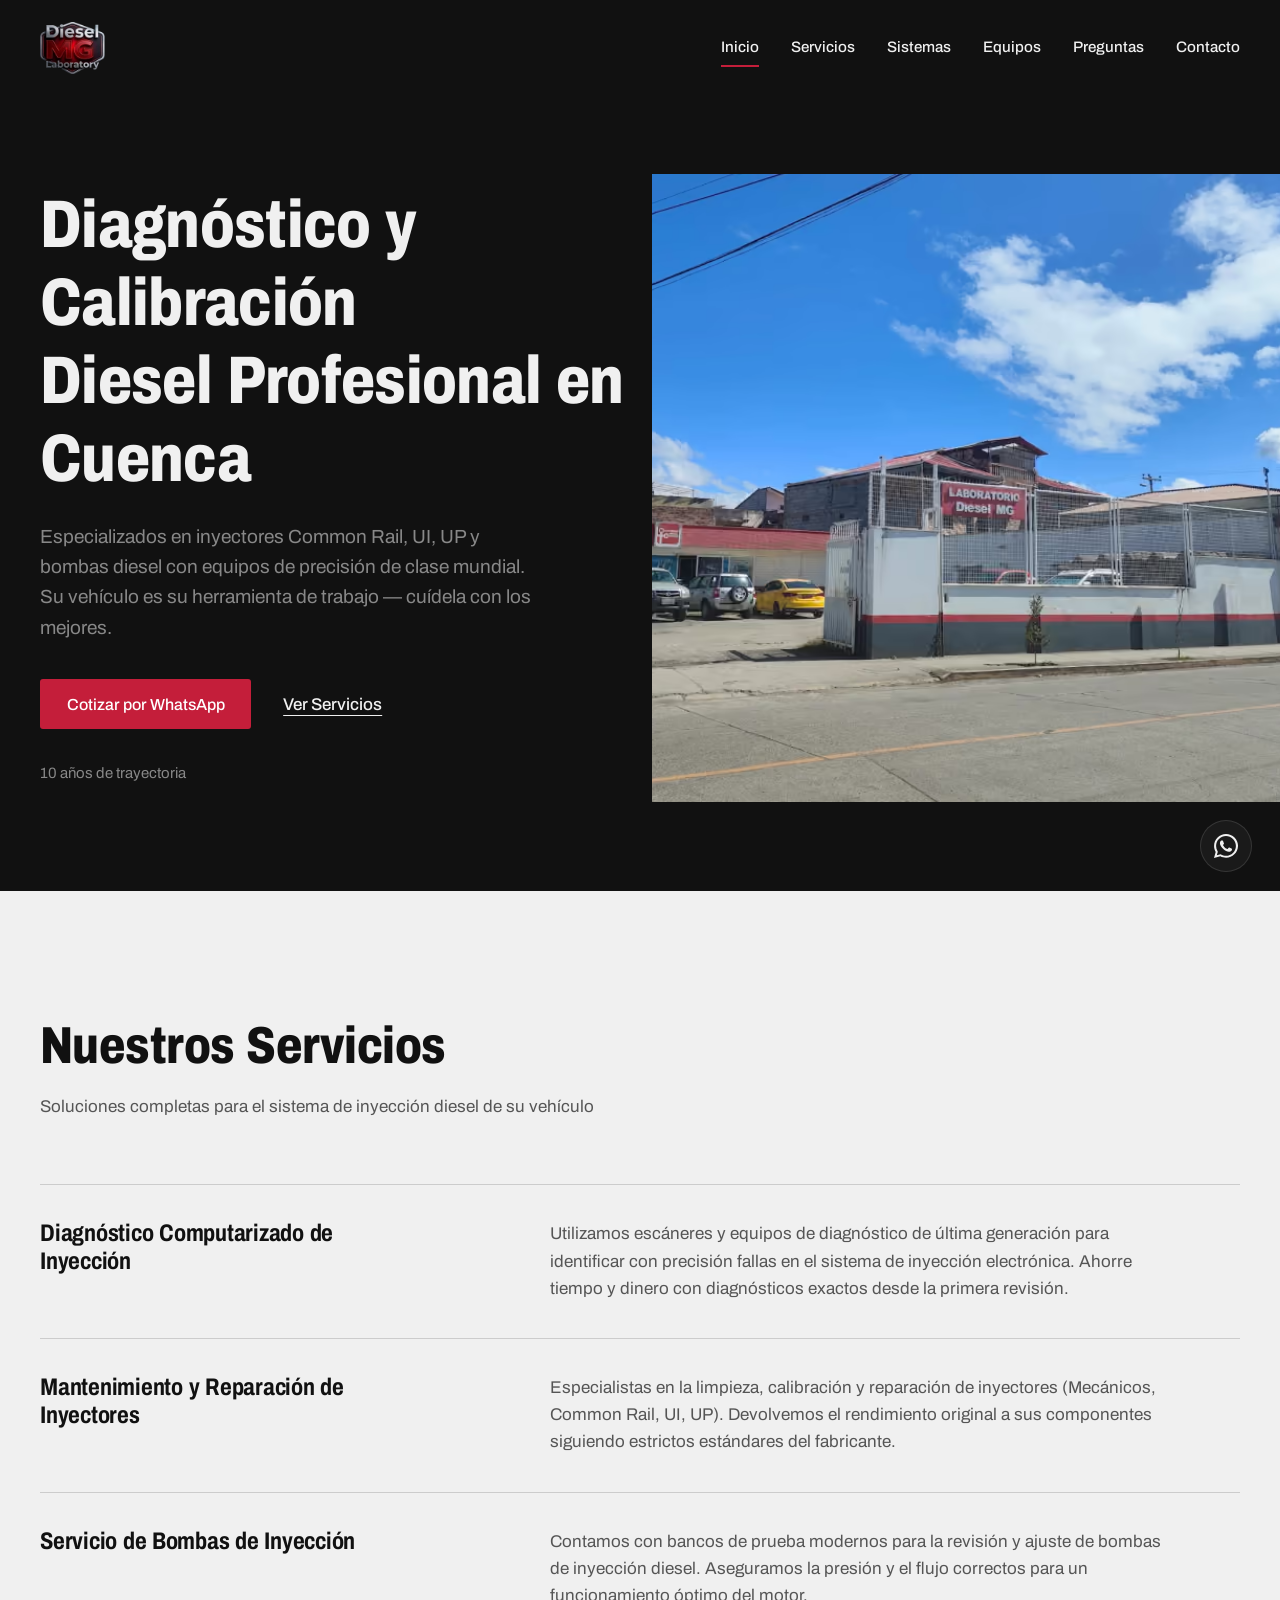
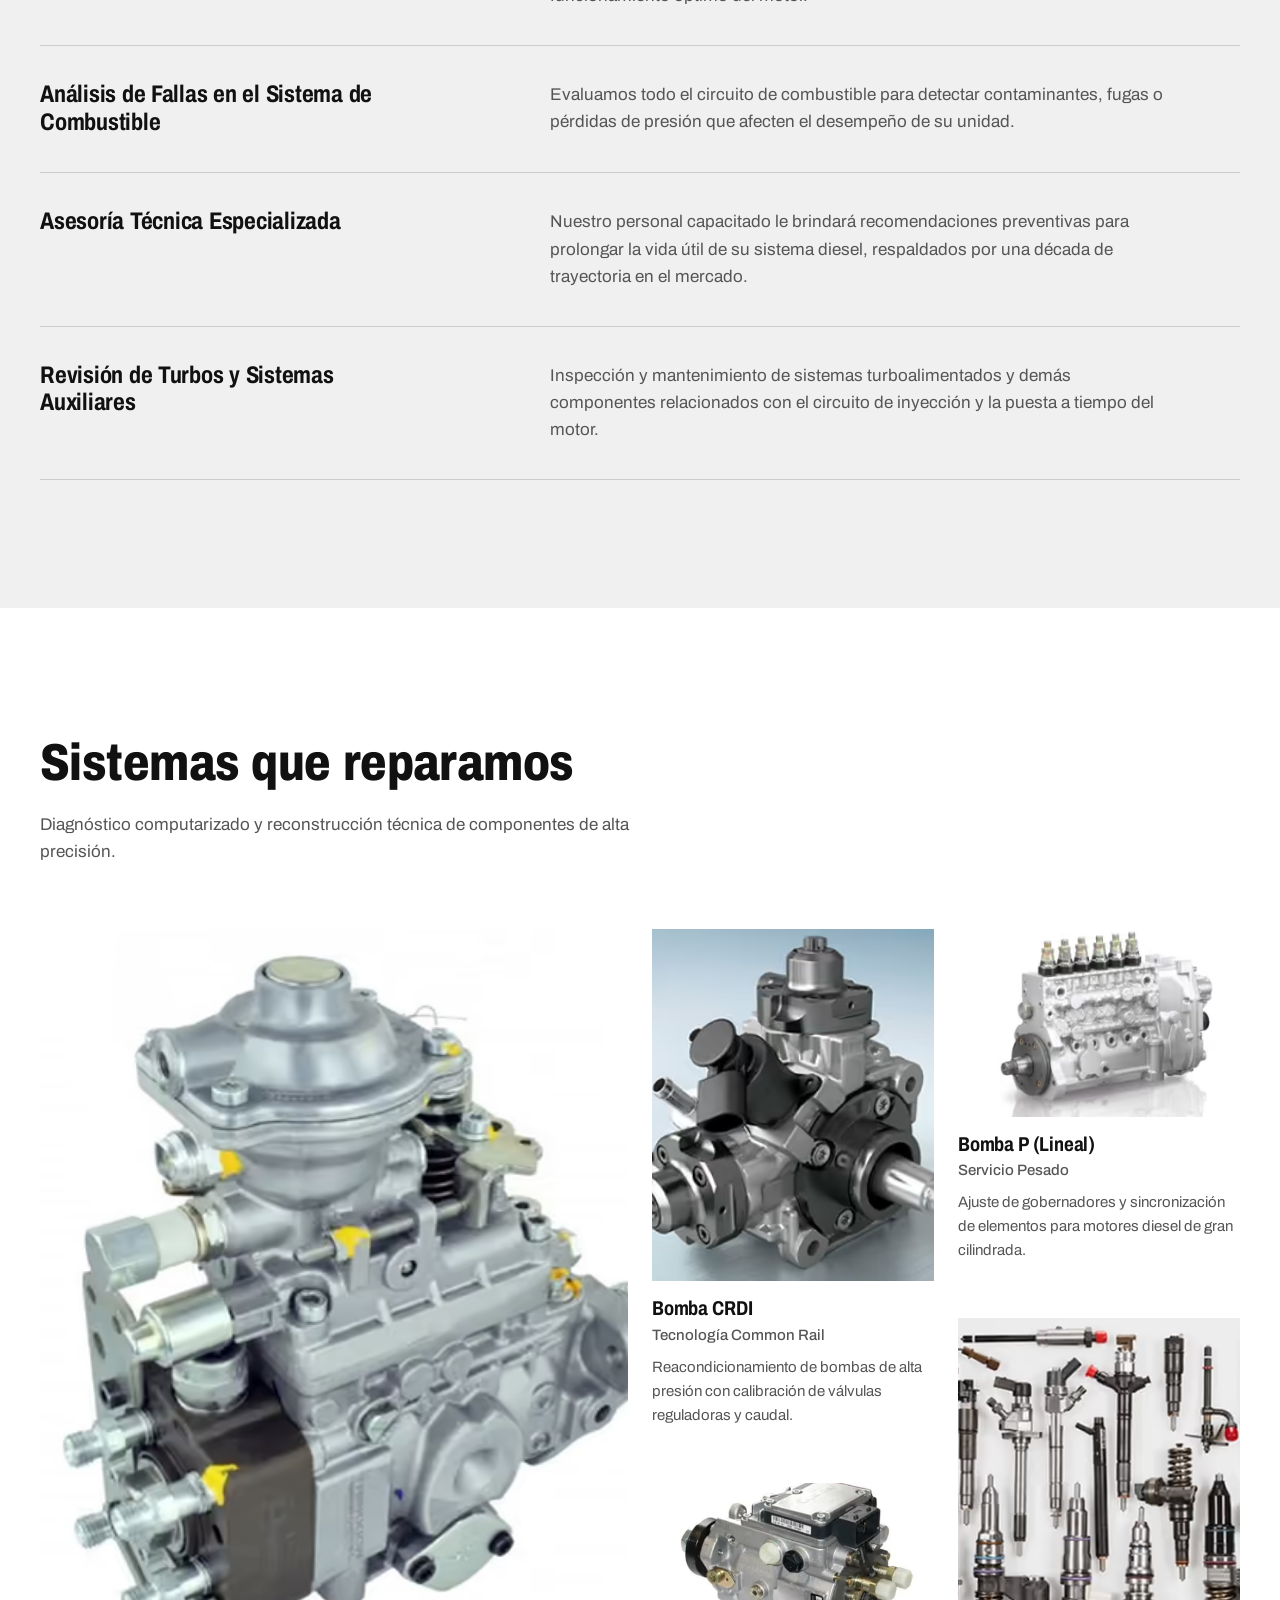
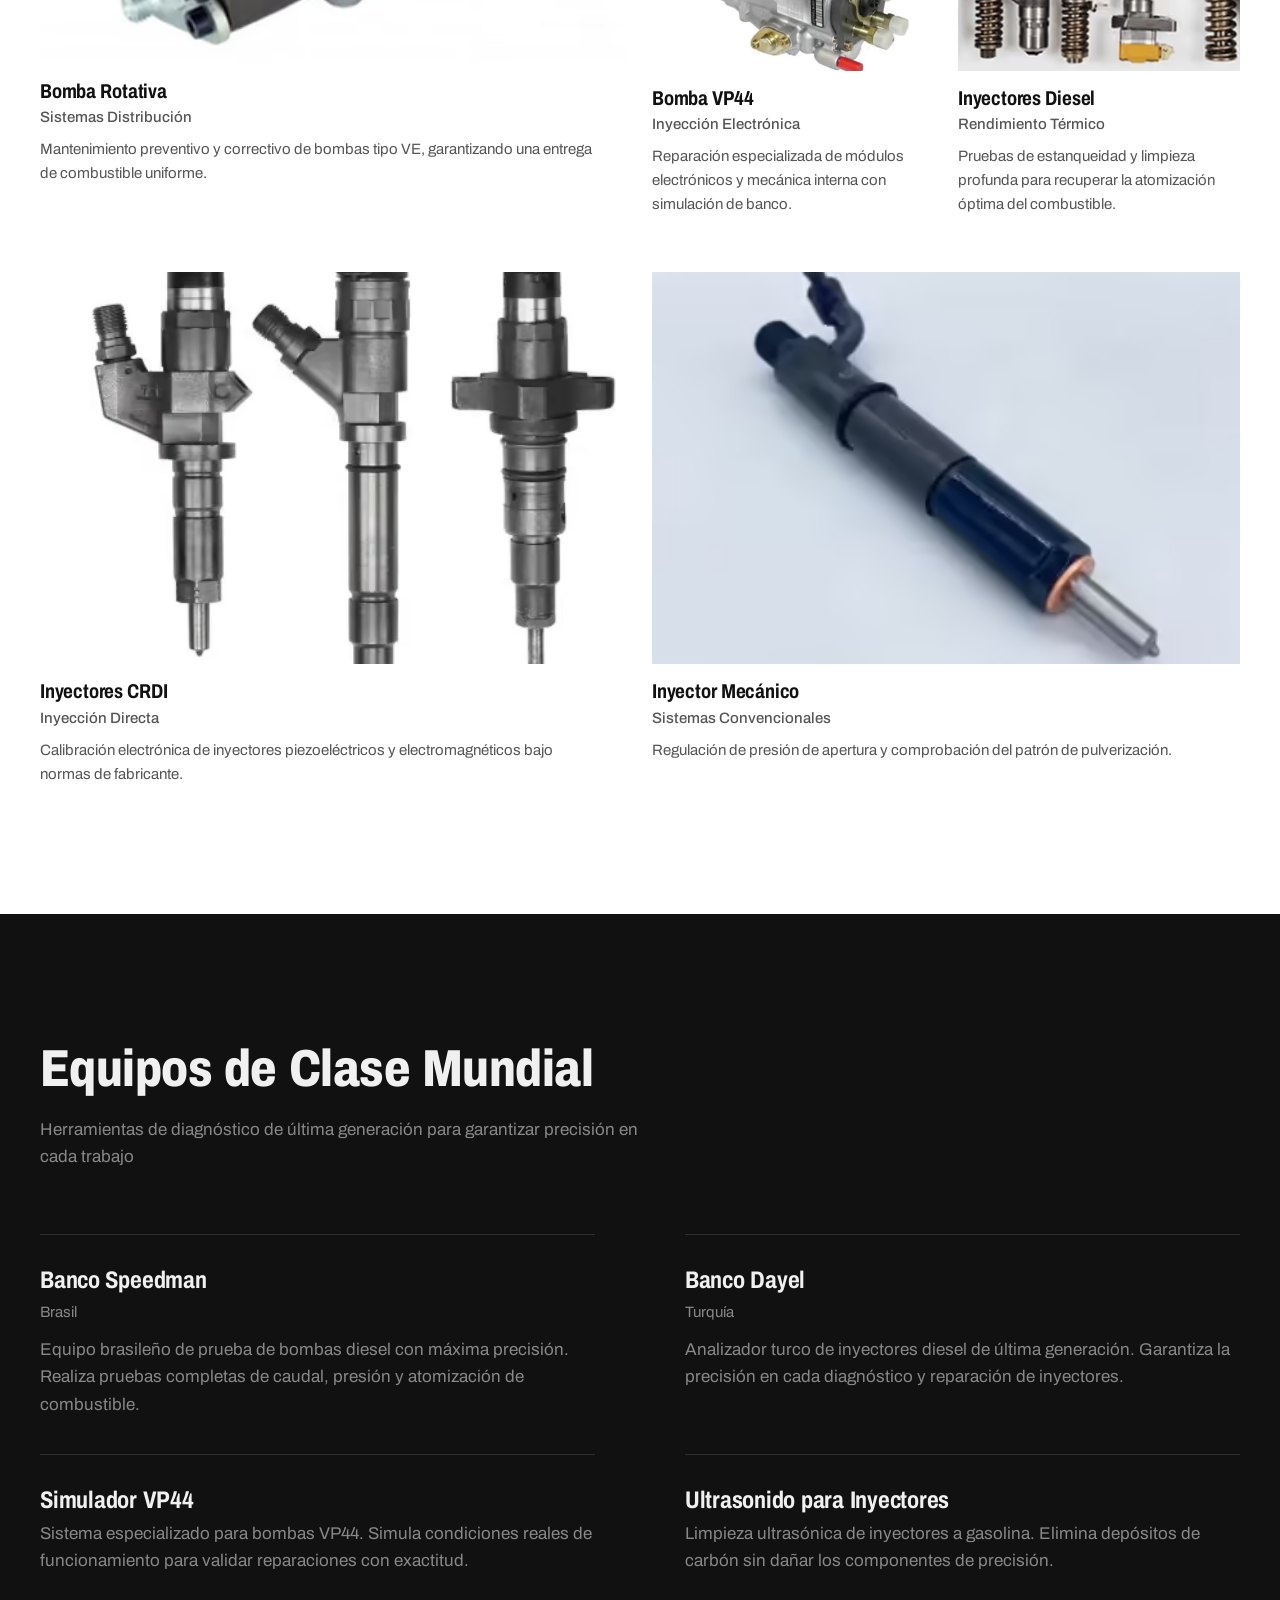
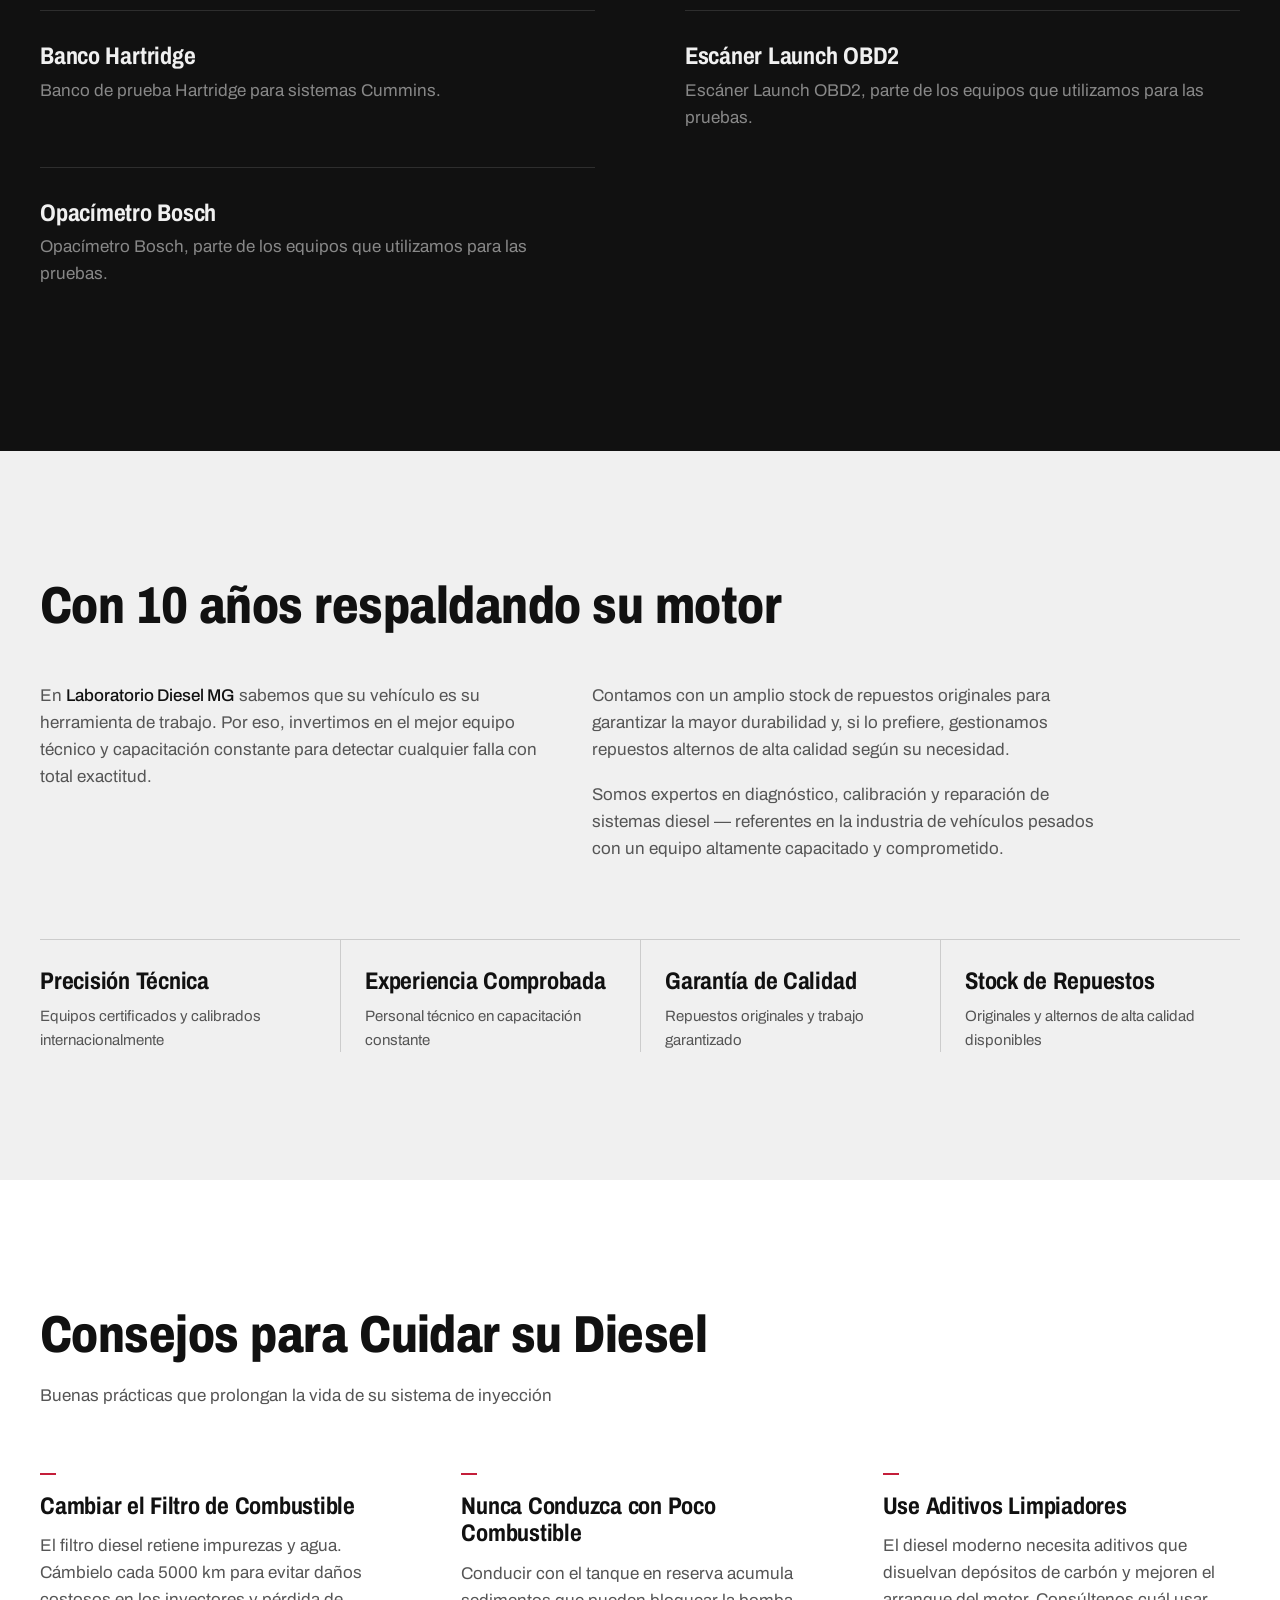
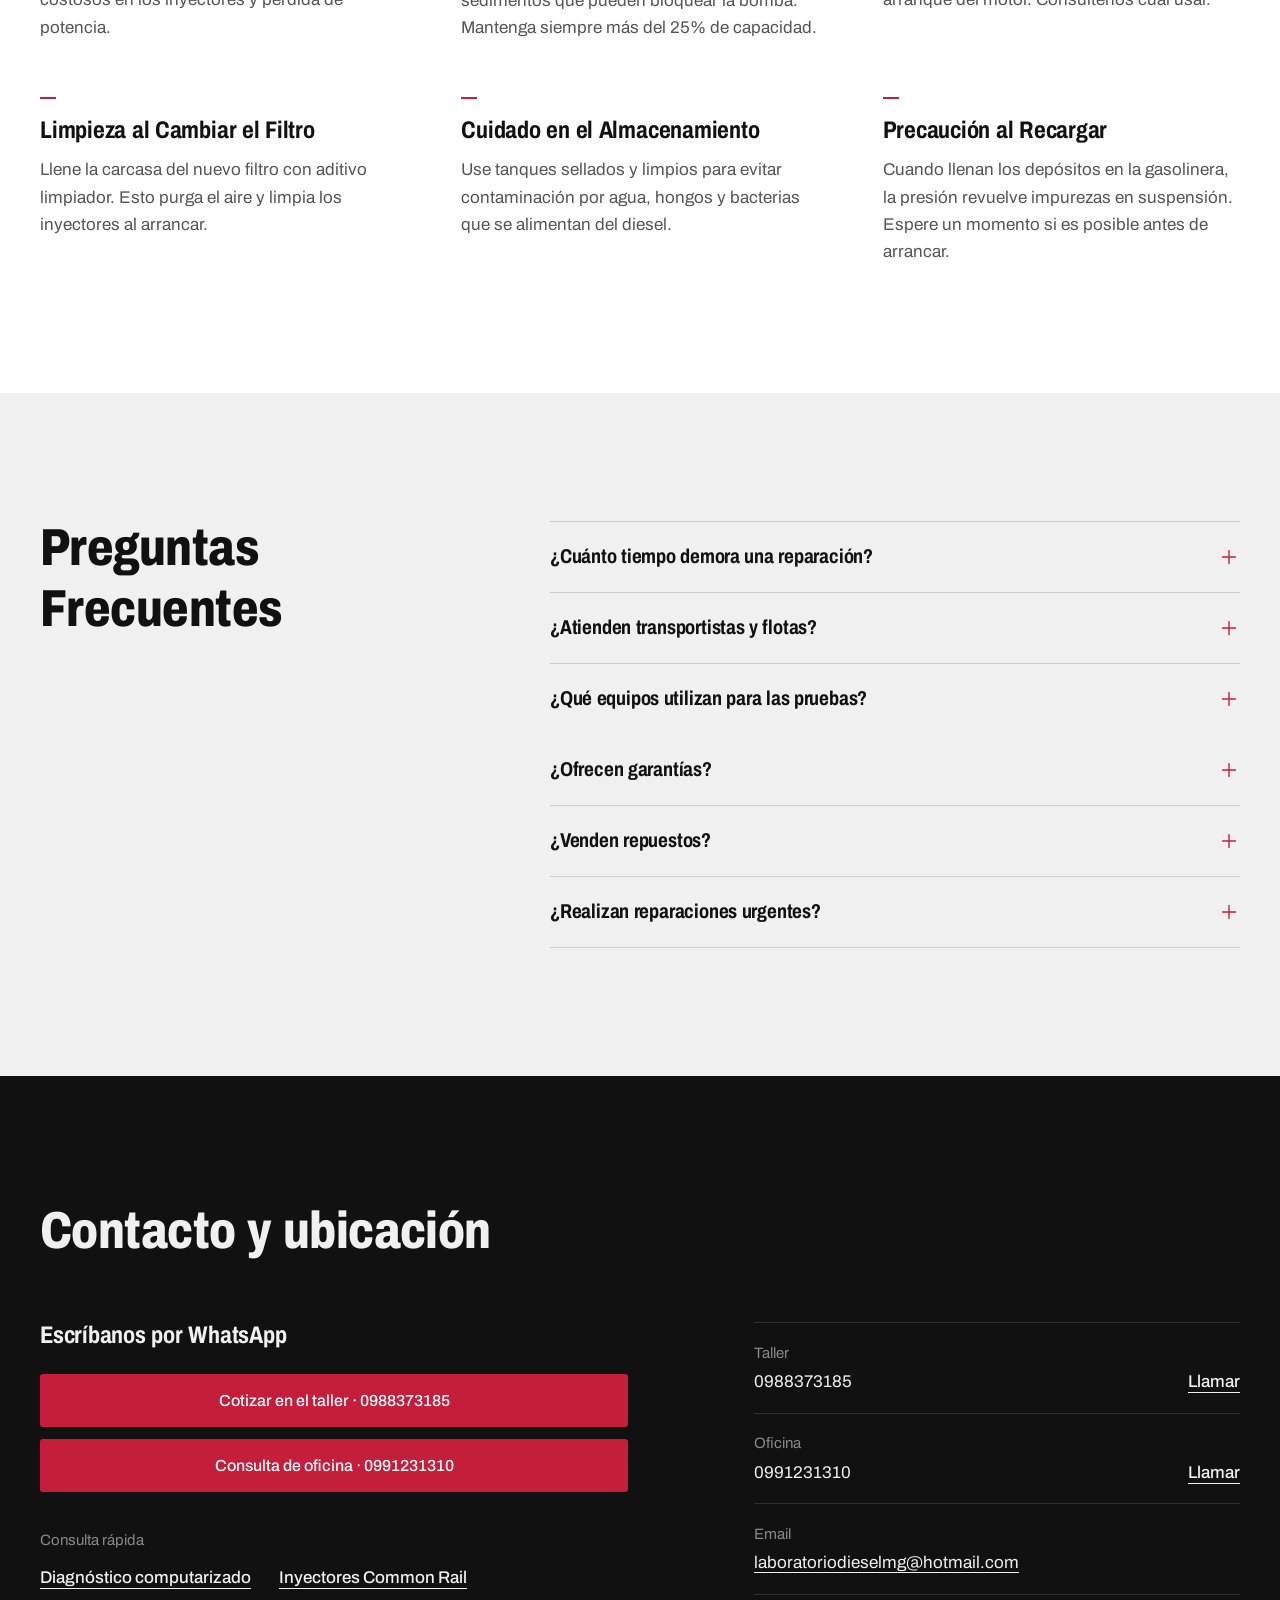
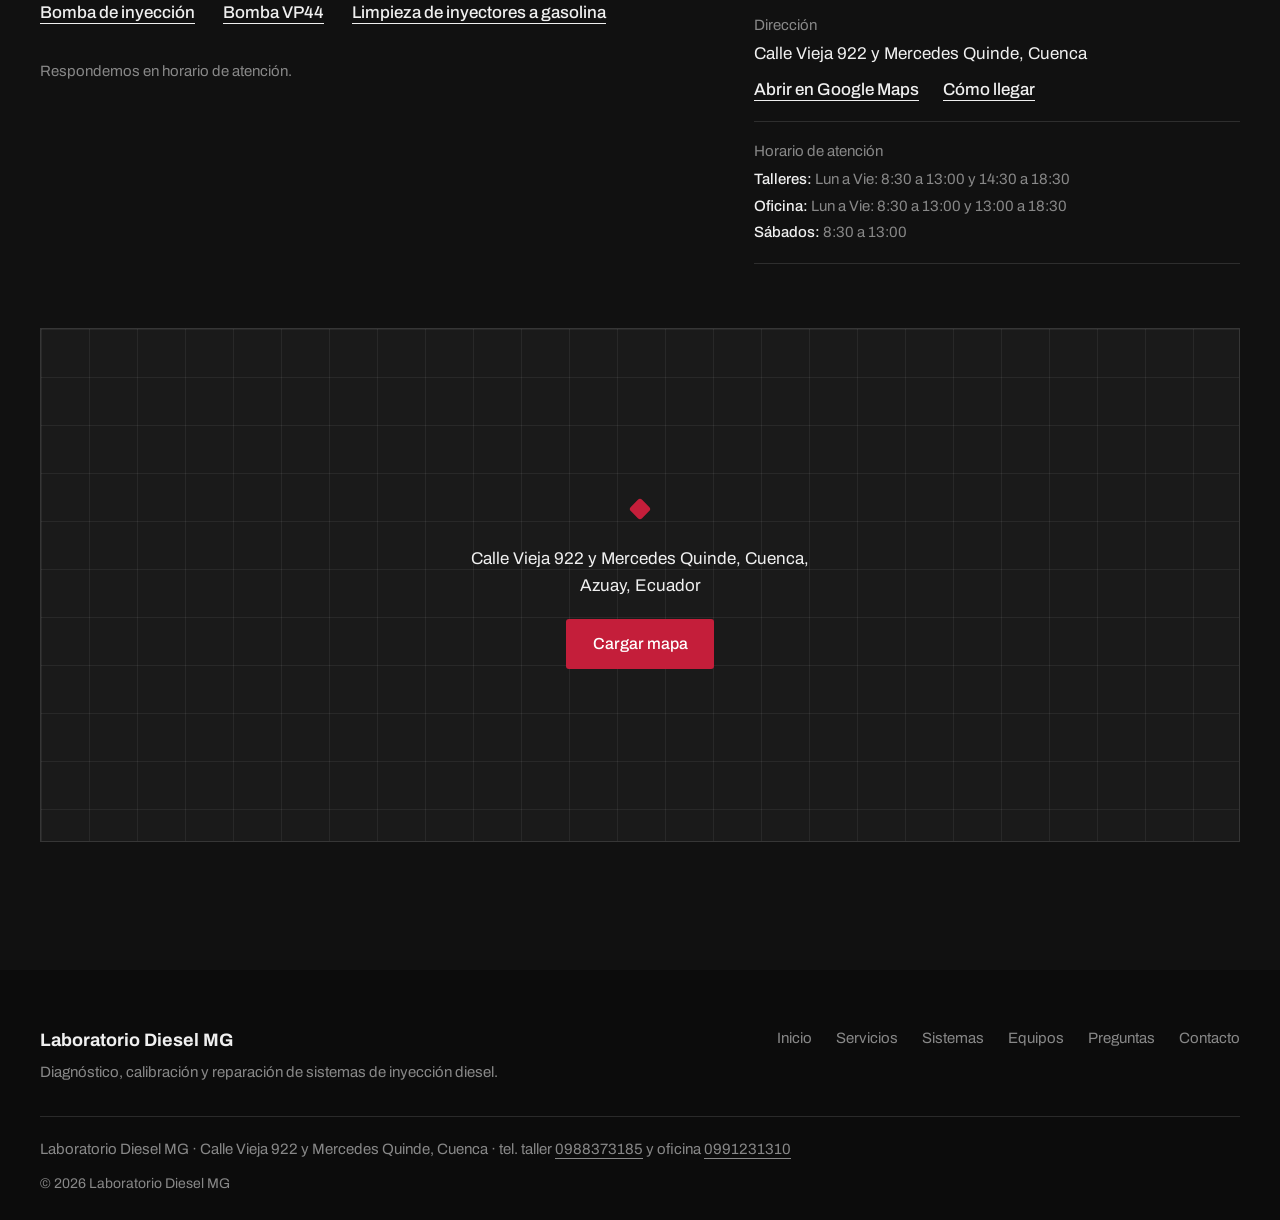
==== commit e960c4d2: "Fase 1: quita el formulario, fusiona contacto y ubicacion, nuevo orden y footer compacto Co-Authored" ====
--- a/index.html
+++ b/index.html
@@ -303,7 +303,7 @@
 
             <nav class="primary-nav" aria-label="Principal">
                 <ul class="nav-links">
-                    <li><a href="#inicio">Inicio</a></li><li><a href="#servicios">Servicios</a></li><li><a href="#equipos">Equipos</a></li><li><a href="#galeria">Galería</a></li><li><a href="#contacto-form">Contacto</a></li>
+                    <li><a href="#inicio">Inicio</a></li><li><a href="#servicios">Servicios</a></li><li><a href="#sistemas">Sistemas</a></li><li><a href="#equipos">Equipos</a></li><li><a href="#faq">Preguntas</a></li><li><a href="#contacto">Contacto</a></li>
                 </ul>
             </nav>
 
@@ -316,7 +316,7 @@
 
     <div class="mobile-nav" id="mobileNav">
         <ul>
-            <li><a href="#inicio">Inicio</a></li><li><a href="#servicios">Servicios</a></li><li><a href="#equipos">Equipos</a></li><li><a href="#galeria">Galería</a></li><li><a href="#contacto-form">Contacto</a></li>
+            <li><a href="#inicio">Inicio</a></li><li><a href="#servicios">Servicios</a></li><li><a href="#sistemas">Sistemas</a></li><li><a href="#equipos">Equipos</a></li><li><a href="#faq">Preguntas</a></li><li><a href="#contacto">Contacto</a></li>
         </ul>
     </div>
 
@@ -344,35 +344,6 @@
         </div>
     </section>
 
-    <section id="acerca" class="section section--paper about">
-        <div class="container">
-            <h2 data-split>Con 10 años respaldando su motor</h2>
-            <div class="about-text">
-                <p>En <strong>Laboratorio Diesel MG</strong> sabemos que su vehículo es su herramienta de trabajo. Por eso, invertimos en el mejor equipo técnico y capacitación constante para detectar cualquier falla con total exactitud.</p>
-                <p>Contamos con un amplio stock de repuestos originales para garantizar la mayor durabilidad y, si lo prefiere, gestionamos repuestos alternos de alta calidad según su necesidad.</p>
-                <p>Somos expertos en diagnóstico, calibración y reparación de sistemas diesel — referentes en la industria de vehículos pesados con un equipo altamente capacitado y comprometido.</p>
-            </div>
-            <ul class="about-strip">
-                <li>
-                    <h3>Precisión Técnica</h3>
-                    <p>Equipos certificados y calibrados internacionalmente</p>
-                </li>
-                <li>
-                    <h3>Experiencia Comprobada</h3>
-                    <p>10 años formando profesionales especializados</p>
-                </li>
-                <li>
-                    <h3>Garantía de Calidad</h3>
-                    <p>Repuestos originales y trabajo garantizado</p>
-                </li>
-                <li>
-                    <h3>Stock de Repuestos</h3>
-                    <p>Originales y alternos de alta calidad disponibles</p>
-                </li>
-            </ul>
-        </div>
-    </section>
-
     <section id="servicios" class="section section--paper services">
         <div class="container">
             <div class="section-header">
@@ -408,86 +379,11 @@
         </div>
     </section>
 
-    <section id="equipos" class="section section--ink equipment">
+    <section id="sistemas" class="section section--white gallery">
+        <span id="galeria" aria-hidden="true"></span>
         <div class="container">
             <div class="section-header">
-                <h2 data-split>Equipos de Clase Mundial</h2>
-                <p>Herramientas de diagnóstico de última generación para garantizar precisión en cada trabajo</p>
-            </div>
-            <div class="equipment-list">
-                <article class="equipment-item" data-row>
-                    <h3>Banco Speedman</h3>
-                    <p class="origin">Brasil</p>
-                    <p>Equipo brasileño de prueba de bombas diesel con máxima precisión. Realiza pruebas completas de caudal, presión y atomización de combustible.</p>
-                </article>
-                <article class="equipment-item" data-row>
-                    <h3>Banco Dayel</h3>
-                    <p class="origin">Turquía</p>
-                    <p>Analizador turco de inyectores diesel de última generación. Garantiza la precisión en cada diagnóstico y reparación de inyectores.</p>
-                </article>
-                <article class="equipment-item" data-row>
-                    <h3>Simulador VP44</h3>
-                    <p>Sistema especializado para bombas VP44. Simula condiciones reales de funcionamiento para validar reparaciones con exactitud.</p>
-                </article>
-                <article class="equipment-item" data-row>
-                    <h3>Ultrasonido para Inyectores</h3>
-                    <p>Limpieza ultrasónica de inyectores a gasolina. Elimina depósitos de carbón sin dañar los componentes de precisión.</p>
-                </article>
-                <article class="equipment-item" data-row>
-                    <h3>Banco Hartridge</h3>
-                    <p>Banco de prueba Hartridge para sistemas Cummins.</p>
-                </article>
-                <article class="equipment-item" data-row>
-                    <h3>Escáner Launch OBD2</h3>
-                    <p>Escáner Launch OBD2, parte de los equipos que utilizamos para las pruebas.</p>
-                </article>
-                <article class="equipment-item" data-row>
-                    <h3>Opacímetro Bosch</h3>
-                    <p>Opacímetro Bosch, parte de los equipos que utilizamos para las pruebas.</p>
-                </article>
-            </div>
-        </div>
-    </section>
-
-    <section id="consejos" class="section section--paper tips">
-        <div class="container">
-            <div class="section-header">
-                <h2 data-split>Consejos para Cuidar su Diesel</h2>
-                <p>Buenas prácticas que prolongan la vida de su sistema de inyección</p>
-            </div>
-            <div class="tips-list">
-                <article class="tip" data-row>
-                    <h3>Cambiar el Filtro de Combustible</h3>
-                    <p>El filtro diesel retiene impurezas y agua. Cámbielo cada 5000 km para evitar daños costosos en los inyectores y pérdida de potencia.</p>
-                </article>
-                <article class="tip" data-row>
-                    <h3>Nunca Conduzca con Poco Combustible</h3>
-                    <p>Conducir con el tanque en reserva acumula sedimentos que pueden bloquear la bomba. Mantenga siempre más del 25% de capacidad.</p>
-                </article>
-                <article class="tip" data-row>
-                    <h3>Use Aditivos Limpiadores</h3>
-                    <p>El diesel moderno necesita aditivos que disuelvan depósitos de carbón y mejoren el arranque del motor. Consúltenos cuál usar.</p>
-                </article>
-                <article class="tip" data-row>
-                    <h3>Limpieza al Cambiar el Filtro</h3>
-                    <p>Llene la carcasa del nuevo filtro con aditivo limpiador. Esto purga el aire y limpia los inyectores al arrancar.</p>
-                </article>
-                <article class="tip" data-row>
-                    <h3>Cuidado en el Almacenamiento</h3>
-                    <p>Use tanques sellados y limpios para evitar contaminación por agua, hongos y bacterias que se alimentan del diesel.</p>
-                </article>
-                <article class="tip" data-row>
-                    <h3>Precaución al Recargar</h3>
-                    <p>Cuando llenan los depósitos en la gasolinera, la presión revuelve impurezas en suspensión. Espere un momento si es posible antes de arrancar.</p>
-                </article>
-            </div>
-        </div>
-    </section>
-
-    <section id="galeria" class="section section--paper gallery">
-        <div class="container">
-            <div class="section-header">
-                <h2 data-split>Especialistas en Inyección Diesel</h2>
+                <h2 data-split>Sistemas que reparamos</h2>
                 <p>Diagnóstico computarizado y reconstrucción técnica de componentes de alta precisión.</p>
             </div>
             <div class="gallery-grid">
@@ -597,6 +493,111 @@
         </div>
     </section>
 
+    <section id="equipos" class="section section--ink equipment">
+        <div class="container">
+            <div class="section-header">
+                <h2 data-split>Equipos de Clase Mundial</h2>
+                <p>Herramientas de diagnóstico de última generación para garantizar precisión en cada trabajo</p>
+            </div>
+            <div class="equipment-list">
+                <article class="equipment-item" data-row>
+                    <h3>Banco Speedman</h3>
+                    <p class="origin">Brasil</p>
+                    <p>Equipo brasileño de prueba de bombas diesel con máxima precisión. Realiza pruebas completas de caudal, presión y atomización de combustible.</p>
+                </article>
+                <article class="equipment-item" data-row>
+                    <h3>Banco Dayel</h3>
+                    <p class="origin">Turquía</p>
+                    <p>Analizador turco de inyectores diesel de última generación. Garantiza la precisión en cada diagnóstico y reparación de inyectores.</p>
+                </article>
+                <article class="equipment-item" data-row>
+                    <h3>Simulador VP44</h3>
+                    <p>Sistema especializado para bombas VP44. Simula condiciones reales de funcionamiento para validar reparaciones con exactitud.</p>
+                </article>
+                <article class="equipment-item" data-row>
+                    <h3>Ultrasonido para Inyectores</h3>
+                    <p>Limpieza ultrasónica de inyectores a gasolina. Elimina depósitos de carbón sin dañar los componentes de precisión.</p>
+                </article>
+                <article class="equipment-item" data-row>
+                    <h3>Banco Hartridge</h3>
+                    <p>Banco de prueba Hartridge para sistemas Cummins.</p>
+                </article>
+                <article class="equipment-item" data-row>
+                    <h3>Escáner Launch OBD2</h3>
+                    <p>Escáner Launch OBD2, parte de los equipos que utilizamos para las pruebas.</p>
+                </article>
+                <article class="equipment-item" data-row>
+                    <h3>Opacímetro Bosch</h3>
+                    <p>Opacímetro Bosch, parte de los equipos que utilizamos para las pruebas.</p>
+                </article>
+            </div>
+        </div>
+    </section>
+
+    <section id="acerca" class="section section--paper about">
+        <div class="container">
+            <h2 data-split>Con 10 años respaldando su motor</h2>
+            <div class="about-text">
+                <p>En <strong>Laboratorio Diesel MG</strong> sabemos que su vehículo es su herramienta de trabajo. Por eso, invertimos en el mejor equipo técnico y capacitación constante para detectar cualquier falla con total exactitud.</p>
+                <p>Contamos con un amplio stock de repuestos originales para garantizar la mayor durabilidad y, si lo prefiere, gestionamos repuestos alternos de alta calidad según su necesidad.</p>
+                <p>Somos expertos en diagnóstico, calibración y reparación de sistemas diesel — referentes en la industria de vehículos pesados con un equipo altamente capacitado y comprometido.</p>
+            </div>
+            <ul class="about-strip">
+                <li>
+                    <h3>Precisión Técnica</h3>
+                    <p>Equipos certificados y calibrados internacionalmente</p>
+                </li>
+                <li>
+                    <h3>Experiencia Comprobada</h3>
+                    <p>Personal técnico en capacitación constante</p>
+                </li>
+                <li>
+                    <h3>Garantía de Calidad</h3>
+                    <p>Repuestos originales y trabajo garantizado</p>
+                </li>
+                <li>
+                    <h3>Stock de Repuestos</h3>
+                    <p>Originales y alternos de alta calidad disponibles</p>
+                </li>
+            </ul>
+        </div>
+    </section>
+
+    <section id="consejos" class="section section--white tips">
+        <div class="container">
+            <div class="section-header">
+                <h2 data-split>Consejos para Cuidar su Diesel</h2>
+                <p>Buenas prácticas que prolongan la vida de su sistema de inyección</p>
+            </div>
+            <div class="tips-list">
+                <article class="tip" data-row>
+                    <h3>Cambiar el Filtro de Combustible</h3>
+                    <p>El filtro diesel retiene impurezas y agua. Cámbielo cada 5000 km para evitar daños costosos en los inyectores y pérdida de potencia.</p>
+                </article>
+                <article class="tip" data-row>
+                    <h3>Nunca Conduzca con Poco Combustible</h3>
+                    <p>Conducir con el tanque en reserva acumula sedimentos que pueden bloquear la bomba. Mantenga siempre más del 25% de capacidad.</p>
+                </article>
+                <article class="tip" data-row>
+                    <h3>Use Aditivos Limpiadores</h3>
+                    <p>El diesel moderno necesita aditivos que disuelvan depósitos de carbón y mejoren el arranque del motor. Consúltenos cuál usar.</p>
+                </article>
+                <article class="tip" data-row>
+                    <h3>Limpieza al Cambiar el Filtro</h3>
+                    <p>Llene la carcasa del nuevo filtro con aditivo limpiador. Esto purga el aire y limpia los inyectores al arrancar.</p>
+                </article>
+                <article class="tip" data-row>
+                    <h3>Cuidado en el Almacenamiento</h3>
+                    <p>Use tanques sellados y limpios para evitar contaminación por agua, hongos y bacterias que se alimentan del diesel.</p>
+                </article>
+                <article class="tip" data-row>
+                    <h3>Precaución al Recargar</h3>
+                    <p>Cuando llenan los depósitos en la gasolinera, la presión revuelve impurezas en suspensión. Espere un momento si es posible antes de arrancar.</p>
+                </article>
+            </div>
+        </div>
+    </section>
+
     <section id="faq" class="section section--paper faq">
         <div class="container faq-layout">
             <h2 data-split>Preguntas Frecuentes</h2>
@@ -659,139 +660,52 @@
         </div>
     </section>
 
-    <section id="contacto-form" class="section section--ink contact-form-section">
+    <section id="contacto" class="section section--ink contact">
+        <span id="contacto-form" aria-hidden="true"></span>
         <div class="container">
             <div class="section-header">
-                <h2 data-split>Contáctenos Directamente</h2>
-                <p class="form-subtitle">Complete el formulario y nos pondremos en contacto en menos de 24 horas</p>
-            </div>
-            <div class="form-container">
-                <form id="contactForm" class="contact-form" novalidate>
-                    <div class="hp-field" aria-hidden="true">
-                        <label for="sitio_web">No completar este campo</label>
-                        <input type="text" id="sitio_web" name="sitio_web" tabindex="-1" autocomplete="off" maxlength="80">
-                    </div>
-                    <div class="form-group">
-                        <label for="nombre">Nombre Completo *</label>
-                        <input type="text" id="nombre" name="nombre" autocomplete="name" required minlength="3" maxlength="80" placeholder="Su nombre completo">
-                    </div>
-                    <div class="form-group">
-                        <label for="email">Email *</label>
-                        <input type="email" id="email" name="email" autocomplete="email" required maxlength="120" placeholder="su@email.com">
-                    </div>
-                    <div class="form-group">
-                        <label for="telefono">Teléfono / WhatsApp *</label>
-                        <input type="tel" id="telefono" name="telefono" autocomplete="tel" inputmode="tel" required maxlength="13" pattern="(09[0-9]{8}|\+5939[0-9]{8})" title="Formato: 09XXXXXXXX o +5939XXXXXXXX" placeholder="09XXXXXXXX o +5939XXXXXXXX">
-                    </div>
-                    <div class="form-group">
-                        <label for="vehiculo">Tipo de Vehículo</label>
-                        <select id="vehiculo" name="vehiculo">
-                            <option value="">Seleccione un tipo</option>
-                            <option value="camion">Camión</option>
-                            <option value="bus">Bus</option>
-                            <option value="furgon">Furgón</option>
-                            <option value="tractocamion">Tractocamión</option>
-                            <option value="otro">Otro</option>
-                        </select>
-                    </div>
-                    <div class="form-group form-group--full">
-                        <label for="servicio">Servicio Requerido *</label>
-                        <select id="servicio" name="servicio" required>
-                            <option value="">Seleccione un servicio</option>
-                            <option value="diagnostico">Diagnóstico Computarizado</option>
-                            <option value="inyectores">Mantenimiento de Inyectores</option>
-                            <option value="bombas">Servicio de Bombas</option>
-                            <option value="combustible">Análisis de Sistema Combustible</option>
-                            <option value="asesoria">Asesoría Técnica</option>
-                            <option value="otro">Otro</option>
-                        </select>
-                    </div>
-                    <div class="form-group form-group--full">
-                        <label for="mensaje">Descripción del Problema</label>
-                        <textarea id="mensaje" name="mensaje" placeholder="Cuéntenos qué problema tiene su vehículo..." rows="4" maxlength="1000"></textarea>
-                    </div>
-                    <div class="form-group form-group--full checkbox">
-                        <input type="checkbox" id="terminos" name="terminos" required>
-                        <label for="terminos">Acepto los términos y condiciones *</label>
-                    </div>
-                    <div class="form-group--full">
-                        <button type="submit" class="btn btn-primary btn-large">Enviar Solicitud</button>
-                        <p id="formStatus" class="form-status" role="status" aria-live="polite"></p>
-                    </div>
-                </form>
-                <div class="form-info">
-                    <h3>¿Prefiere contactarnos directamente?</h3>
-                    <div class="info-item">
-                        <span class="info-icon"><svg class="icon" aria-hidden="true" focusable="false"><use href="#i-message-circle"/></svg></span>
-                        <div>
-                            <strong>WhatsApp</strong>
-                            <p>Oficina: <a href="https://wa.me/593991231310" target="_blank" rel="noopener noreferrer">0991231310</a><br>Taller: <a href="https://wa.me/593988373185" target="_blank" rel="noopener noreferrer">0988373185</a></p>
-                        </div>
-                    </div>
-                    <div class="info-item">
-                        <span class="info-icon"><svg class="icon" aria-hidden="true" focusable="false"><use href="#i-phone"/></svg></span>
-                        <div>
-                            <strong>Teléfonos</strong>
-                            <p>Oficina: <a href="tel:+593991231310">0991231310</a><br>Taller: <a href="tel:+593988373185">0988373185</a></p>
-                        </div>
-                    </div>
-                    <div class="info-item">
-                        <span class="info-icon"><svg class="icon" aria-hidden="true" focusable="false"><use href="#i-mail"/></svg></span>
-                        <div>
-                            <strong>Email</strong>
-                            <p><a href="mailto:laboratoriodieselmg@hotmail.com">laboratoriodieselmg@hotmail.com</a></p>
-                        </div>
-                    </div>
-                    <div class="info-item">
-                        <span class="info-icon"><svg class="icon" aria-hidden="true" focusable="false"><use href="#i-clock"/></svg></span>
-                        <div>
-                            <strong>Horario de Atención</strong>
-                            <!-- TODO(cliente): confirmar horario de Oficina ("13:00 y 13:00 a 18:30" parece un error de tipeo); se conserva tal cual -->
-                            <p>
-                                <strong>Talleres:</strong> Lun a Vie: 8:30 a 13:00 y 14:30 a 18:30<br>
-                                <strong>Oficina:</strong> Lun a Vie: 8:30 a 13:00 y 13:00 a 18:30<br>
-                                <strong>Sábados:</strong> 8:30 a 13:00
-                            </p>
-                        </div>
-                    </div>
+                <h2 data-split>Contacto y ubicación</h2>
+            </div>
+            <div class="contact-grid">
+                <div class="contact-wa">
+                    <h3>Escríbanos por WhatsApp</h3>
+                    <div class="wa-buttons">
+                        <a class="btn btn-primary btn-large" href="https://wa.me/593988373185?text=Hola%2C%20me%20gustar%C3%ADa%20cotizar%20un%20servicio%20diesel%20en%20el%20taller." target="_blank" rel="noopener noreferrer">Cotizar en el taller · 0988373185</a>
+                        <a class="btn btn-primary btn-large" href="https://wa.me/593991231310?text=Hola%2C%20me%20gustar%C3%ADa%20hacer%20una%20consulta%20con%20la%20oficina." target="_blank" rel="noopener noreferrer">Consulta de oficina · 0991231310</a>
+                    </div>
+                    <p class="quick-title">Consulta rápida</p>
+                    <ul class="quick-list">
+                        <li><a class="link-underline" href="https://wa.me/593988373185?text=Hola%2C%20me%20gustar%C3%ADa%20cotizar%20diagn%C3%B3stico%20computarizado%20para%20mi%20veh%C3%ADculo." target="_blank" rel="noopener noreferrer">Diagnóstico computarizado</a></li>
+                        <li><a class="link-underline" href="https://wa.me/593988373185?text=Hola%2C%20me%20gustar%C3%ADa%20cotizar%20inyectores%20Common%20Rail%20para%20mi%20veh%C3%ADculo." target="_blank" rel="noopener noreferrer">Inyectores Common Rail</a></li>
+                        <li><a class="link-underline" href="https://wa.me/593988373185?text=Hola%2C%20me%20gustar%C3%ADa%20cotizar%20bomba%20de%20inyecci%C3%B3n%20para%20mi%20veh%C3%ADculo." target="_blank" rel="noopener noreferrer">Bomba de inyección</a></li>
+                        <li><a class="link-underline" href="https://wa.me/593988373185?text=Hola%2C%20me%20gustar%C3%ADa%20cotizar%20bomba%20VP44%20para%20mi%20veh%C3%ADculo." target="_blank" rel="noopener noreferrer">Bomba VP44</a></li>
+                        <li><a class="link-underline" href="https://wa.me/593988373185?text=Hola%2C%20me%20gustar%C3%ADa%20cotizar%20limpieza%20de%20inyectores%20a%20gasolina%20para%20mi%20veh%C3%ADculo." target="_blank" rel="noopener noreferrer">Limpieza de inyectores a gasolina</a></li>
+                    </ul>
+                    <p class="contact-note">Respondemos en horario de atención.</p>
                 </div>
-            </div>
-        </div>
-    </section>
-
-    <section id="ubicacion" class="section section--ink location">
-        <div class="container">
-            <div class="section-header">
-                <h2 data-split>Encuéntrenos Fácilmente</h2>
-            </div>
-            <div class="location-content">
-                <div class="location-map">
-                    <div class="map-container" id="mapContainer">
-                        <div class="map-facade" data-photo>
-                            <picture>
-                                <source type="image/avif" srcset="assets/map-facade-800.avif 800w" sizes="(min-width: 960px) 52vw, 100vw">
-                                <source type="image/webp" srcset="assets/map-facade-800.webp 800w" sizes="(min-width: 960px) 52vw, 100vw">
-                                <img src="assets/map-facade-800.webp" alt="Fachada de Laboratorio Diesel MG en Cuenca" class="map-facade-img" width="800" height="449" loading="lazy" decoding="async">
-                            </picture>
-                            <button type="button" class="btn btn-primary map-load-btn" id="mapLoadBtn" data-map-src="https://www.google.com/maps/embed?pb=!1m18!1m12!1m3!1d15420.153370027852!2d-79.01025742236428!3d-2.8881696633759204!2m3!1f0!2f0!3f0!3m2!1i1024!2i768!4f13.1!3m3!1m2!1s0x91cd1821530abf41%3A0x8997e5faeae11bc9!2sLABORATORIO%20DIESEL%20MG!5e1!3m2!1ses-419!2sec!4v1778079345253!5m2!1ses-419!2sec" aria-controls="mapContainer">Ver mapa</button>
-                        </div>
-                    </div>
-                    <p class="map-fallback"><a href="https://maps.google.com/?cid=9914645970524642249" target="_blank" rel="noopener noreferrer" class="link-underline">Abrir en Google Maps</a></p>
-                </div>
-                <div class="contact-info">
-                    <h3>Información de Contacto</h3>
-                    <ul class="contact-list">
-                        <li><svg class="icon" aria-hidden="true" focusable="false"><use href="#i-phone"/></svg><span><strong>Teléfono Oficina</strong><a href="tel:+593991231310">0991231310</a></span></li>
-                        <li><svg class="icon" aria-hidden="true" focusable="false"><use href="#i-phone"/></svg><span><strong>Teléfono Taller</strong><a href="tel:+593988373185">0988373185</a></span></li>
-                        <li><svg class="icon" aria-hidden="true" focusable="false"><use href="#i-mail"/></svg><span><strong>Email</strong><a href="mailto:laboratoriodieselmg@hotmail.com">laboratoriodieselmg@hotmail.com</a></span></li>
-                        <!-- TODO(cliente): agregar dirección exacta (calle y número) cuando la proporcione el cliente -->
-                        <li><svg class="icon" aria-hidden="true" focusable="false"><use href="#i-map-pin"/></svg><span><strong>Ubicación</strong>Cuenca, Azuay, Ecuador</span></li>
-                        <li><svg class="icon" aria-hidden="true" focusable="false"><use href="#i-clock"/></svg><span><strong>Horario de Atención</strong>
-                            <span class="hours">• <strong>Talleres:</strong> Lun a Vie 8:30 a 13:00 y 14:30 a 18:30<br>
-                            • <strong>Oficina:</strong> Lun a Vie 8:30 a 13:00 y 13:00 a 18:30<br>
-                            • <strong>Sábados:</strong> 8:30 a 13:00</span></span></li>
-                    </ul>
-                    <a href="https://wa.me/593988373185" class="btn btn-primary btn-whatsapp" target="_blank" rel="noopener noreferrer">Contactar al Taller (WhatsApp)</a>
+                <ul class="contact-list">
+                    <li><span class="cl-label">Taller</span><span class="cl-value">0988373185</span><a class="link-underline" href="tel:+593988373185">Llamar</a></li>
+                    <li><span class="cl-label">Oficina</span><span class="cl-value">0991231310</span><a class="link-underline" href="tel:+593991231310">Llamar</a></li>
+                    <li><span class="cl-label">Email</span><a class="cl-value" href="mailto:laboratoriodieselmg@hotmail.com">laboratoriodieselmg@hotmail.com</a></li>
+                    <li><span class="cl-label">Dirección</span><span class="cl-value">Calle Vieja 922 y Mercedes Quinde, Cuenca</span>
+                        <span class="cl-links"><a class="link-underline" href="https://maps.google.com/?cid=9914645970524642249" target="_blank" rel="noopener noreferrer">Abrir en Google Maps</a> <a class="link-underline" href="https://www.google.com/maps/dir/?api=1&amp;destination=-2.8881689,-78.9912038" target="_blank" rel="noopener noreferrer">Cómo llegar</a></span></li>
+                    <li><span class="cl-label">Horario de atención</span>
+                        <!-- TODO(cliente): confirmar horario de Oficina ("13:00 y 13:00 a 18:30" parece un error de tipeo); se conserva tal cual -->
+                        <span class="cl-value hours">
+                            <strong>Talleres:</strong> Lun a Vie: 8:30 a 13:00 y 14:30 a 18:30<br>
+                            <strong>Oficina:</strong> Lun a Vie: 8:30 a 13:00 y 13:00 a 18:30<br>
+                            <strong>Sábados:</strong> 8:30 a 13:00
+                        </span></li>
+                </ul>
+            </div>
+            <div class="map-container" id="mapContainer">
+                <div class="map-panel">
+                    <svg class="map-grid" aria-hidden="true" focusable="false"><defs><pattern id="mapGrid" width="48" height="48" patternUnits="userSpaceOnUse"><path d="M48 0H0V48" fill="none" stroke="var(--line)" stroke-width="1"/></pattern></defs><rect width="100%" height="100%" fill="url(#mapGrid)"/></svg>
+                    <span class="map-marker" aria-hidden="true"></span>
+                    <div class="map-info">
+                        <p class="map-address">Calle Vieja 922 y Mercedes Quinde, Cuenca, Azuay, Ecuador</p>
+                        <button type="button" class="btn btn-primary" id="mapLoadBtn" data-map-src="https://www.google.com/maps/embed?pb=!1m18!1m12!1m3!1d15420.153370027852!2d-79.01025742236428!3d-2.8881696633759204!2m3!1f0!2f0!3f0!3m2!1i1024!2i768!4f13.1!3m3!1m2!1s0x91cd1821530abf41%3A0x8997e5faeae11bc9!2sLABORATORIO%20DIESEL%20MG!5e1!3m2!1ses-419!2sec!4v1778079345253!5m2!1ses-419!2sec" aria-controls="mapContainer">Cargar mapa</button>
+                    </div>
                 </div>
             </div>
         </div>
@@ -801,41 +715,19 @@
 
     <footer class="footer">
         <div class="container">
-            <div class="footer-content">
-                <div class="footer-section">
-                    <h4>Laboratorio Diesel MG</h4>
-                    <p>Especialistas en diagnóstico, calibración y reparación de sistemas diesel. 10 años de trayectoria respaldando su motor.</p>
+            <div class="footer-top">
+                <div class="footer-brand">
+                    <p class="footer-name">Laboratorio Diesel MG</p>
+                    <p>Diagnóstico, calibración y reparación de sistemas de inyección diesel.</p>
                 </div>
-                <div class="footer-section">
-                    <h4>Servicios</h4>
-                    <ul>
-                        <li><a href="#servicios">Diagnóstico Computarizado</a></li>
-                        <li><a href="#servicios">Reparación de Inyectores</a></li>
-                        <li><a href="#servicios">Servicio de Bombas</a></li>
-                        <li><a href="#servicios">Asesoría Técnica</a></li>
+                <nav aria-label="Pie de página">
+                    <ul class="footer-nav">
+                        <li><a href="#inicio">Inicio</a></li><li><a href="#servicios">Servicios</a></li><li><a href="#sistemas">Sistemas</a></li><li><a href="#equipos">Equipos</a></li><li><a href="#faq">Preguntas</a></li><li><a href="#contacto">Contacto</a></li>
                     </ul>
-                </div>
-                <div class="footer-section">
-                    <h4>Navegación</h4>
-                    <ul>
-                        <li><a href="#inicio">Inicio</a></li>
-                        <li><a href="#equipos">Equipos</a></li>
-                        <li><a href="#contacto-form">Contacto</a></li>
-                    </ul>
-                </div>
-                <div class="footer-section">
-                    <h4>Contacto</h4>
-                    <p>Oficina: <a href="tel:+593991231310">0991231310</a></p>
-                    <p>Taller: <a href="tel:+593988373185">0988373185</a></p>
-                    <p>WhatsApp: <a href="https://wa.me/593988373185" target="_blank" rel="noopener noreferrer">Taller</a> | <a href="https://wa.me/593991231310" target="_blank" rel="noopener noreferrer">Oficina</a></p>
-                    <p>Email: <a href="mailto:laboratoriodieselmg@hotmail.com">laboratoriodieselmg@hotmail.com</a></p>
-                    <p>Cuenca, Ecuador</p>
-                </div>
-            </div>
-            <div class="footer-bottom">
-                <p>© <span data-year>2026</span> Laboratorio Diesel MG</p>
-                <p>Todos los derechos reservados</p>
-            </div>
+                </nav>
+            </div>
+            <p class="footer-nap">Laboratorio Diesel MG · Calle Vieja 922 y Mercedes Quinde, Cuenca · tel. taller <a href="tel:+593988373185">0988373185</a> y oficina <a href="tel:+593991231310">0991231310</a></p>
+            <p class="footer-bottom">© <span data-year>2026</span> Laboratorio Diesel MG</p>
         </div>
     </footer>
 
--- a/css/styles.css
+++ b/css/styles.css
@@ -34,7 +34,7 @@
     --c-bg:        var(--ink);
     --c-text:      var(--paper);
     --c-muted:     var(--steel);
-    --c-line:      rgba(255, 255, 255, .12);
+    --line:        rgba(255, 255, 255, .12);
     --c-red:       var(--red-tint);
     --c-focus:     var(--red-tint);
 
@@ -131,16 +131,16 @@
 
 .section { padding-block: var(--section-y); background: var(--c-bg); color: var(--c-text); }
 .section--ink { --c-bg: var(--ink); }
-.section--paper {
+.section--paper,
+.section--white {
     --c-bg:    var(--paper);
     --c-text:  var(--ink);
     --c-muted: var(--steel-ink);
-    --c-line:  rgba(17, 17, 17, .16);
+    --line:  rgba(17, 17, 17, .16);
     --c-red:   var(--red);
     --c-focus: var(--red);
 }
-.section--paper + .section--paper { border-top: 1px solid var(--c-line); }
-.section--ink + .section--ink { border-top: 1px solid var(--c-line); }
+.section--white { --c-bg: var(--white); }
 
 .section-header { max-width: 46rem; margin-bottom: clamp(2.5rem, 5vw, 4.5rem); }
 .section-header p { margin-top: 1.25rem; color: var(--c-muted); }
@@ -190,7 +190,7 @@
     border-bottom: 1px solid transparent;
     transition: transform .3s var(--ease-out), border-color .3s var(--ease-out);
 }
-.site-header.is-scrolled { transform: translateY(-12px); border-bottom-color: var(--c-line); }
+.site-header.is-scrolled { transform: translateY(-12px); border-bottom-color: var(--line); }
 
 .nav-content { height: 100%; display: flex; align-items: center; justify-content: space-between; gap: 2rem; }
 
@@ -230,7 +230,7 @@
     width: 44px;
     height: 44px;
     background: transparent;
-    border: 1px solid var(--c-line);
+    border: 1px solid var(--line);
     border-radius: var(--radius);
     color: var(--paper);
 }
@@ -253,7 +253,7 @@
 .mobile-nav a {
     display: block;
     padding: 1rem 0;
-    border-bottom: 1px solid var(--c-line);
+    border-bottom: 1px solid var(--line);
     font-size: clamp(1.75rem, 8vw, 2.5rem);
     font-weight: 800;
     font-stretch: 80%;
@@ -304,16 +304,16 @@
     display: grid;
     grid-template-columns: repeat(4, minmax(0, 1fr));
     margin-top: clamp(3rem, 6vw, 5rem);
-    border-top: 1px solid var(--c-line);
-}
-.about-strip li { padding: 1.75rem 1.5rem 0; border-left: 1px solid var(--c-line); }
+    border-top: 1px solid var(--line);
+}
+.about-strip li { padding: 1.75rem 1.5rem 0; border-left: 1px solid var(--line); }
 .about-strip li:first-child { padding-left: 0; border-left: 0; }
 .about-strip h3 { margin-bottom: .5rem; }
 .about-strip p { color: var(--c-muted); font-size: .9375rem; }
 
 /* ---------- Servicios (filas) ---------- */
 
-.service-list { border-bottom: 1px solid var(--c-line); }
+.service-list { border-bottom: 1px solid var(--line); }
 .service-row {
     position: relative;
     display: grid;
@@ -326,7 +326,7 @@
     position: absolute;
     inset: 0 0 auto 0;
     height: 1px;
-    background: var(--c-line);
+    background: var(--line);
     transform-origin: left;
 }
 .service-row::after {
@@ -350,7 +350,7 @@
 /* ---------- Equipos ---------- */
 
 .equipment-list { display: grid; grid-template-columns: repeat(2, minmax(0, 1fr)); column-gap: clamp(2rem, 7vw, 7rem); }
-.equipment-item { padding-block: 2rem 2.25rem; border-top: 1px solid var(--c-line); }
+.equipment-item { padding-block: 2rem 2.25rem; border-top: 1px solid var(--line); }
 .equipment-item h3 { margin-bottom: .35rem; }
 .equipment-item .origin { margin-bottom: .75rem; color: var(--c-muted); font-size: .9375rem; }
 .equipment-item p:last-child { color: var(--c-muted); }
@@ -397,14 +397,14 @@
 
 .faq-layout { display: grid; grid-template-columns: repeat(12, minmax(0, 1fr)); column-gap: var(--col-gap); align-items: start; }
 .faq-layout h2 { grid-column: 1 / 5; }
-.faq-list { grid-column: 6 / 13; border-bottom: 1px solid var(--c-line); }
+.faq-list { grid-column: 6 / 13; border-bottom: 1px solid var(--line); }
 .faq-item { position: relative; }
 .faq-item::before {
     content: "";
     position: absolute;
     inset: 0 0 auto 0;
     height: 1px;
-    background: var(--c-line);
+    background: var(--line);
     transform-origin: left;
 }
 .faq-question {
@@ -425,102 +425,74 @@
     .faq-question:hover h3 { color: var(--c-red); }
 }
 
-/* ---------- Contacto ---------- */
-
-.form-container { display: grid; grid-template-columns: repeat(12, minmax(0, 1fr)); column-gap: var(--col-gap); align-items: start; }
-.contact-form {
-    grid-column: 1 / 8;
+/* ---------- Contacto y ubicación ---------- */
+
+.contact-grid { display: grid; grid-template-columns: repeat(12, minmax(0, 1fr)); column-gap: var(--col-gap); align-items: start; }
+.contact-wa { grid-column: 1 / 7; }
+.contact-wa h3 { margin-bottom: 1.5rem; }
+.wa-buttons { display: grid; gap: .75rem; }
+.quick-title { margin-top: 2.25rem; margin-bottom: .75rem; color: var(--steel); font-size: .9375rem; }
+.quick-list { display: flex; flex-wrap: wrap; gap: .5rem 1.75rem; }
+.contact-note { margin-top: 2rem; color: var(--steel); font-size: .9375rem; }
+
+.contact-list { grid-column: 8 / 13; border-bottom: 1px solid var(--line); }
+.contact-list li {
     display: grid;
-    grid-template-columns: repeat(2, minmax(0, 1fr));
-    gap: 1.5rem 1.25rem;
-}
-.form-group--full { grid-column: 1 / -1; }
-.form-group { display: flex; flex-direction: column; gap: .5rem; }
-.form-group label { font-size: .9375rem; font-weight: 500; color: var(--paper); }
-
-.form-group input:not([type="checkbox"]),
-.form-group select,
-.form-group textarea {
-    width: 100%;
-    padding: .85rem 1rem;
-    background: var(--ink-2);
-    border: 1px solid var(--field-line);
-    border-radius: var(--radius);
-    color: var(--paper);
-}
-.form-group textarea { resize: vertical; min-height: 8rem; }
-.form-group ::placeholder { color: var(--steel); opacity: 1; }
-.form-group input:focus-visible,
-.form-group select:focus-visible,
-.form-group textarea:focus-visible { outline: 2px solid var(--red-tint); outline-offset: 0; border-color: var(--red-tint); }
-.form-group input:user-invalid,
-.form-group select:user-invalid { border-color: var(--red-tint); }
-
-.form-group.checkbox { flex-direction: row; align-items: flex-start; gap: .75rem; }
-.form-group.checkbox input { width: 20px; height: 20px; margin-top: .2rem; accent-color: var(--red); flex: none; }
-.form-group.checkbox label { font-weight: 400; color: var(--steel); }
-
-.hp-field { position: absolute; left: -9999px; width: 1px; height: 1px; overflow: hidden; }
-
-.form-status { margin-top: 1rem; min-height: 1.6em; font-weight: 500; }
-.form-status.is-success { color: var(--paper); }
-.form-status.is-error { color: var(--red-tint); }
-.form-status.is-info { color: var(--steel); }
-
-.form-info { grid-column: 9 / 13; }
-.form-info h3 { margin-bottom: 1.5rem; }
-.info-item { display: flex; gap: 1rem; padding-block: 1.25rem; border-top: 1px solid var(--c-line); }
-.info-item:last-child { border-bottom: 1px solid var(--c-line); }
-.info-icon { color: var(--steel); padding-top: .15rem; }
-.info-item > div > strong { display: block; margin-bottom: .2rem; font-weight: 500; }
-.info-item p { color: var(--steel); font-size: .9375rem; }
-.info-item p strong { color: var(--paper); font-weight: 500; }
-.info-item a, .contact-list a, .footer a { text-underline-offset: .25em; text-decoration-thickness: 1px; }
+    grid-template-columns: minmax(0, 1fr) auto;
+    align-items: baseline;
+    gap: .2rem 1rem;
+    padding-block: 1.1rem;
+    border-top: 1px solid var(--line);
+}
+.cl-label { grid-column: 1 / -1; color: var(--steel); font-size: .9375rem; }
+.cl-value { color: var(--paper); overflow-wrap: anywhere; }
+.cl-links { grid-column: 1 / -1; display: flex; flex-wrap: wrap; gap: .25rem 1.5rem; margin-top: .35rem; }
+.contact-list .hours { grid-column: 1 / -1; font-size: .9375rem; line-height: 1.75; color: var(--steel); }
+.contact-list .hours strong { color: var(--paper); font-weight: 500; }
+a.cl-value { text-underline-offset: .25em; text-decoration-thickness: 1px; }
 @media (hover: hover) and (pointer: fine) {
-    .info-item a:hover, .contact-list a:hover { color: var(--paper); text-decoration-color: var(--red-tint); text-decoration-thickness: 2px; }
-}
-
-/* ---------- Ubicación ---------- */
-
-.location-content { display: grid; grid-template-columns: repeat(12, minmax(0, 1fr)); column-gap: var(--col-gap); align-items: start; }
-.location-map { grid-column: 1 / 8; }
-.contact-info { grid-column: 9 / 13; }
-.contact-info h3 { margin-bottom: 1.5rem; }
+    a.cl-value:hover { text-decoration-color: var(--red-tint); text-decoration-thickness: 2px; }
+}
 
 .map-container {
     position: relative;
     overflow: hidden;
-    aspect-ratio: 4 / 3;
+    margin-top: clamp(2.5rem, 5vw, 4rem);
+    aspect-ratio: 21 / 9;
+    min-height: 300px;
     background: var(--ink-2);
-}
-/* Mapa en grises; vuelve a color con hover o foco (el botón conserva su rojo) */
-.map-facade-img, .map-iframe { filter: grayscale(1) contrast(1.1); transition: filter .3s var(--ease-out); }
-.map-container:focus-within .map-facade-img, .map-container:focus-within .map-iframe { filter: none; }
-@media (hover: hover) and (pointer: fine) { .map-container:hover .map-facade-img, .map-container:hover .map-iframe { filter: none; } }
-.map-facade { position: relative; width: 100%; height: 100%; }
-.map-facade picture { display: block; width: 100%; height: 100%; }
-.map-facade-img { width: 100%; height: 100%; object-fit: cover; }
-.map-load-btn { position: absolute; left: 50%; top: 50%; translate: -50% -50%; }
-.map-iframe { display: block; width: 100%; height: 100%; border: 0; }
-.map-fallback { margin-top: 1rem; font-size: .9375rem; }
-
-.contact-list { display: grid; margin-bottom: 2rem; }
-.contact-list li { display: flex; gap: 1rem; padding-block: 1.1rem; border-top: 1px solid var(--c-line); color: var(--steel); }
-.contact-list li:last-child { border-bottom: 1px solid var(--c-line); }
-.contact-list .icon { color: var(--steel); margin-top: .2rem; }
-.contact-list strong { display: block; font-weight: 500; color: var(--paper); }
-.contact-list .hours { display: block; margin-top: .25rem; font-size: .9375rem; }
-.contact-list .hours strong { display: inline; }
+    border: 1px solid var(--line);
+}
+.map-panel {
+    position: relative;
+    width: 100%;
+    height: 100%;
+    display: flex;
+    flex-direction: column;
+    align-items: center;
+    justify-content: center;
+    gap: 1.75rem;
+    padding: 1.5rem var(--gutter);
+    text-align: center;
+}
+.map-grid { position: absolute; inset: 0; width: 100%; height: 100%; }
+.map-marker { position: relative; width: 16px; height: 16px; background: var(--red); border-radius: var(--radius); rotate: 45deg; }
+.map-info { position: relative; display: grid; justify-items: center; gap: 1.25rem; }
+.map-address { color: var(--paper); max-width: 34ch; }
+.map-iframe { display: block; width: 100%; height: 100%; border: 0; filter: grayscale(1) contrast(1.1); transition: filter .3s var(--ease-out); }
+.map-container:focus-within .map-iframe { filter: none; }
+@media (hover: hover) and (pointer: fine) { .map-container:hover .map-iframe { filter: none; } }
 
 /* ---------- Pie ---------- */
 
-.footer { background: var(--ink-deep); color: var(--steel); padding-block: clamp(3.5rem, 7vw, 6rem) 2rem; font-size: .9375rem; }
-.footer-content { display: grid; grid-template-columns: 1.4fr 1fr 1fr 1.3fr; gap: 2.5rem; }
-.footer h4 { margin-bottom: 1.1rem; color: var(--paper); }
-.footer li, .footer p { margin-bottom: .5rem; }
-.footer a { text-decoration: none; transition: color .2s var(--ease-out); }
-.footer-bottom { display: flex; flex-wrap: wrap; justify-content: space-between; gap: .5rem 2rem; margin-top: 3.5rem; padding-top: 1.5rem; border-top: 1px solid var(--c-line); font-size: .875rem; }
-.footer-bottom p { margin: 0; }
+.footer { background: var(--ink-deep); color: var(--steel); padding-block: clamp(2.5rem, 5vw, 3.5rem) 1.5rem; font-size: .9375rem; }
+.footer-top { display: flex; flex-wrap: wrap; justify-content: space-between; align-items: flex-start; gap: 1.5rem 3rem; }
+.footer-name { color: var(--paper); font-weight: 700; font-size: 1.125rem; margin-bottom: .35rem; }
+.footer-nav { display: flex; flex-wrap: wrap; gap: .5rem 1.5rem; }
+.footer-nap { max-width: none; margin-top: 2rem; padding-top: 1.25rem; border-top: 1px solid var(--line); }
+.footer-bottom { margin-top: .75rem; font-size: .875rem; }
+.footer a { text-underline-offset: .25em; text-decoration-thickness: 1px; transition: color .2s var(--ease-out); }
+.footer-nav a { text-decoration: none; }
 @media (hover: hover) and (pointer: fine) { .footer a:hover { color: var(--white); } }
 .footer a:focus-visible { color: var(--white); }
 
@@ -536,7 +508,7 @@
     width: 52px;
     height: 52px;
     background: var(--ink-2);
-    border: 1px solid var(--c-line);
+    border: 1px solid var(--line);
     border-radius: 50%;
     color: var(--paper);
     transition: background-color .2s var(--ease-out), transform 160ms var(--ease-out);
@@ -619,8 +591,7 @@
     .about-strip { grid-template-columns: repeat(2, minmax(0, 1fr)); }
     .about-strip li { padding-top: 1.5rem; padding-bottom: 1.5rem; }
     .about-strip li:nth-child(odd) { padding-left: 0; border-left: 0; }
-    .about-strip li:nth-child(n+3) { border-top: 1px solid var(--c-line); }
-    .footer-content { grid-template-columns: repeat(2, minmax(0, 1fr)); }
+    .about-strip li:nth-child(n+3) { border-top: 1px solid var(--line); }
 }
 
 @media (max-width: 959px) {
@@ -641,9 +612,8 @@
 
     .faq-layout { display: block; }
     .faq-layout h2 { margin-bottom: 2.5rem; }
-    .form-container, .location-content { display: block; }
-    .contact-form { margin-bottom: 3.5rem; }
-    .location-map { margin-bottom: 3rem; }
+    .contact-grid { display: block; }
+    .contact-wa { margin-bottom: 3rem; }
 }
 
 @media (max-width: 899px) {
@@ -655,12 +625,11 @@
 @media (max-width: 599px) {
     .tips-list { grid-template-columns: minmax(0, 1fr); }
     .about-strip { grid-template-columns: minmax(0, 1fr); }
-    .about-strip li, .about-strip li:nth-child(odd) { padding: 1.25rem 0; border-left: 0; border-top: 1px solid var(--c-line); }
+    .about-strip li, .about-strip li:nth-child(odd) { padding: 1.25rem 0; border-left: 0; border-top: 1px solid var(--line); }
     .about-strip li:first-child { border-top: 0; }
     .gallery-grid { grid-template-columns: minmax(0, 1fr); }
     .gallery-card--wide2 { grid-column: auto; }
-    .contact-form { grid-template-columns: minmax(0, 1fr); }
-    .footer-content { grid-template-columns: minmax(0, 1fr); }
+    .map-container { aspect-ratio: 4 / 3; }
     .hero__actions .btn { flex: 1 1 100%; }
 }
 
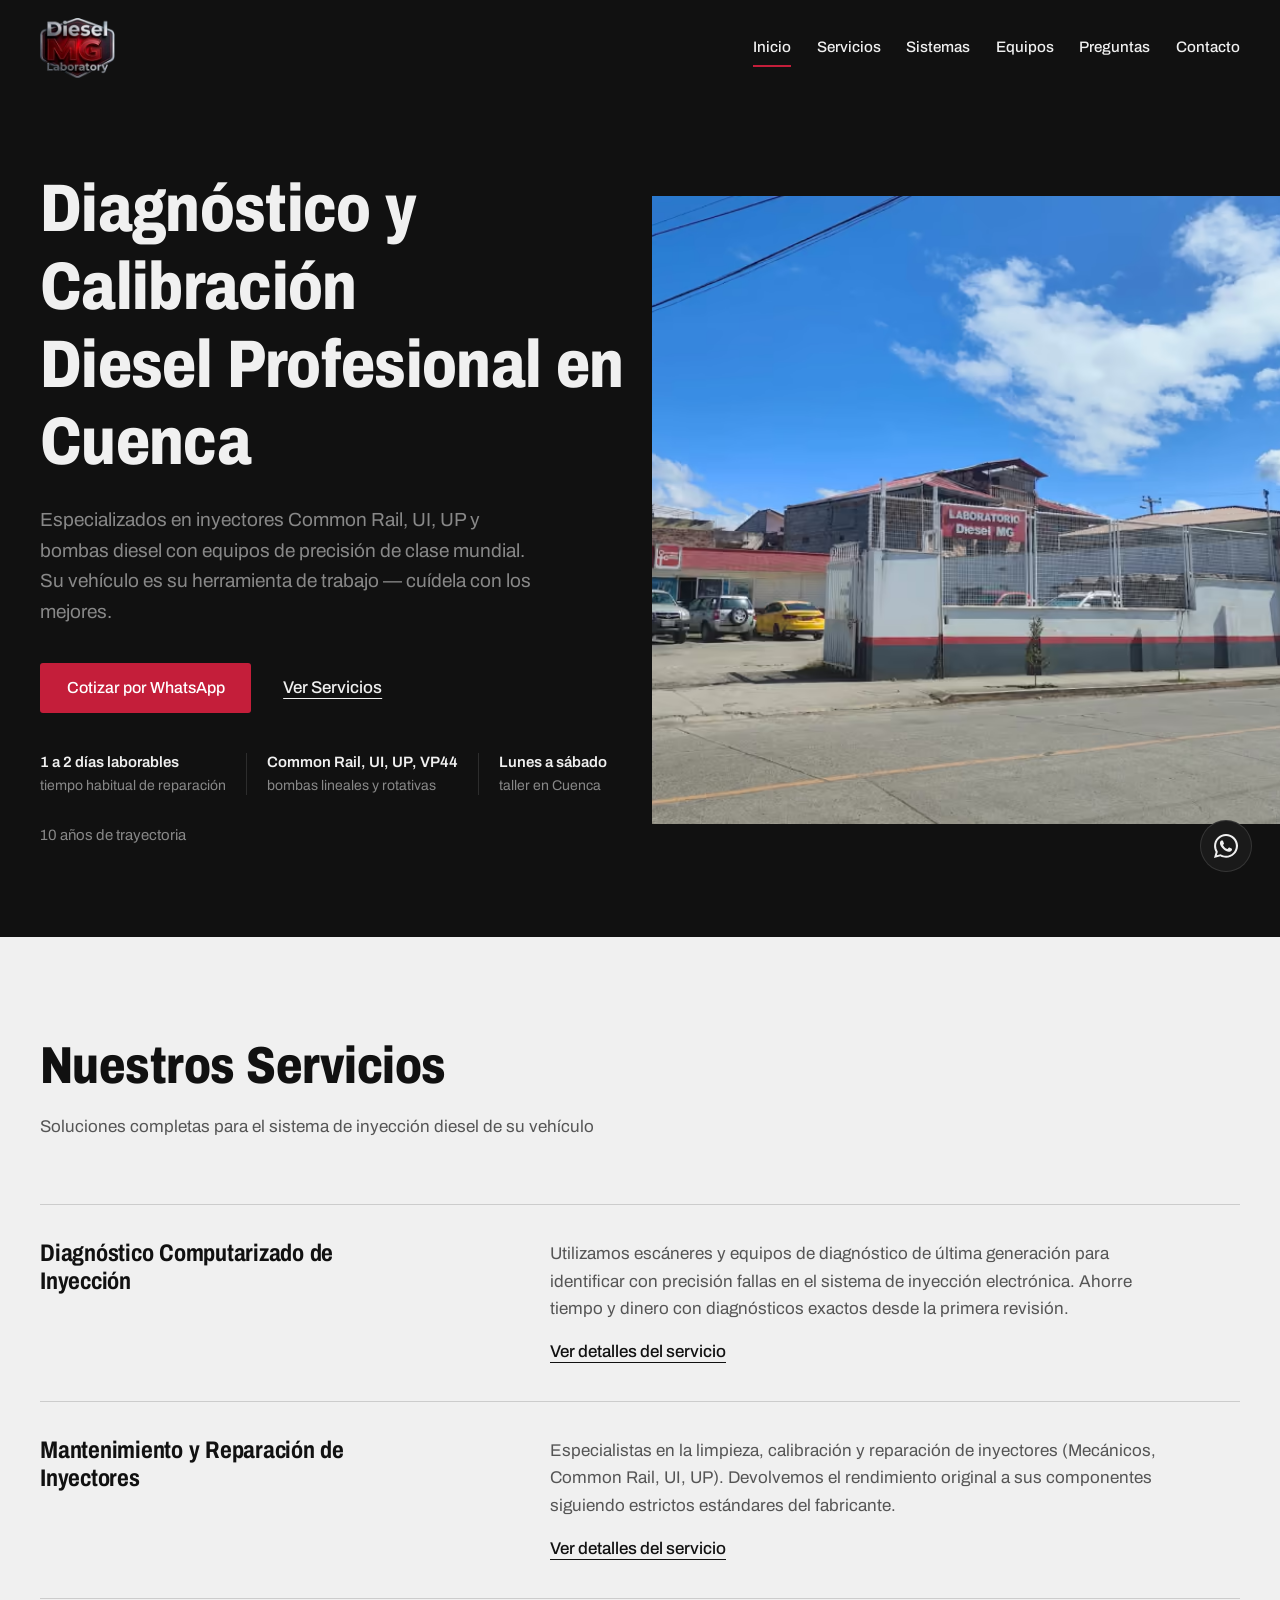
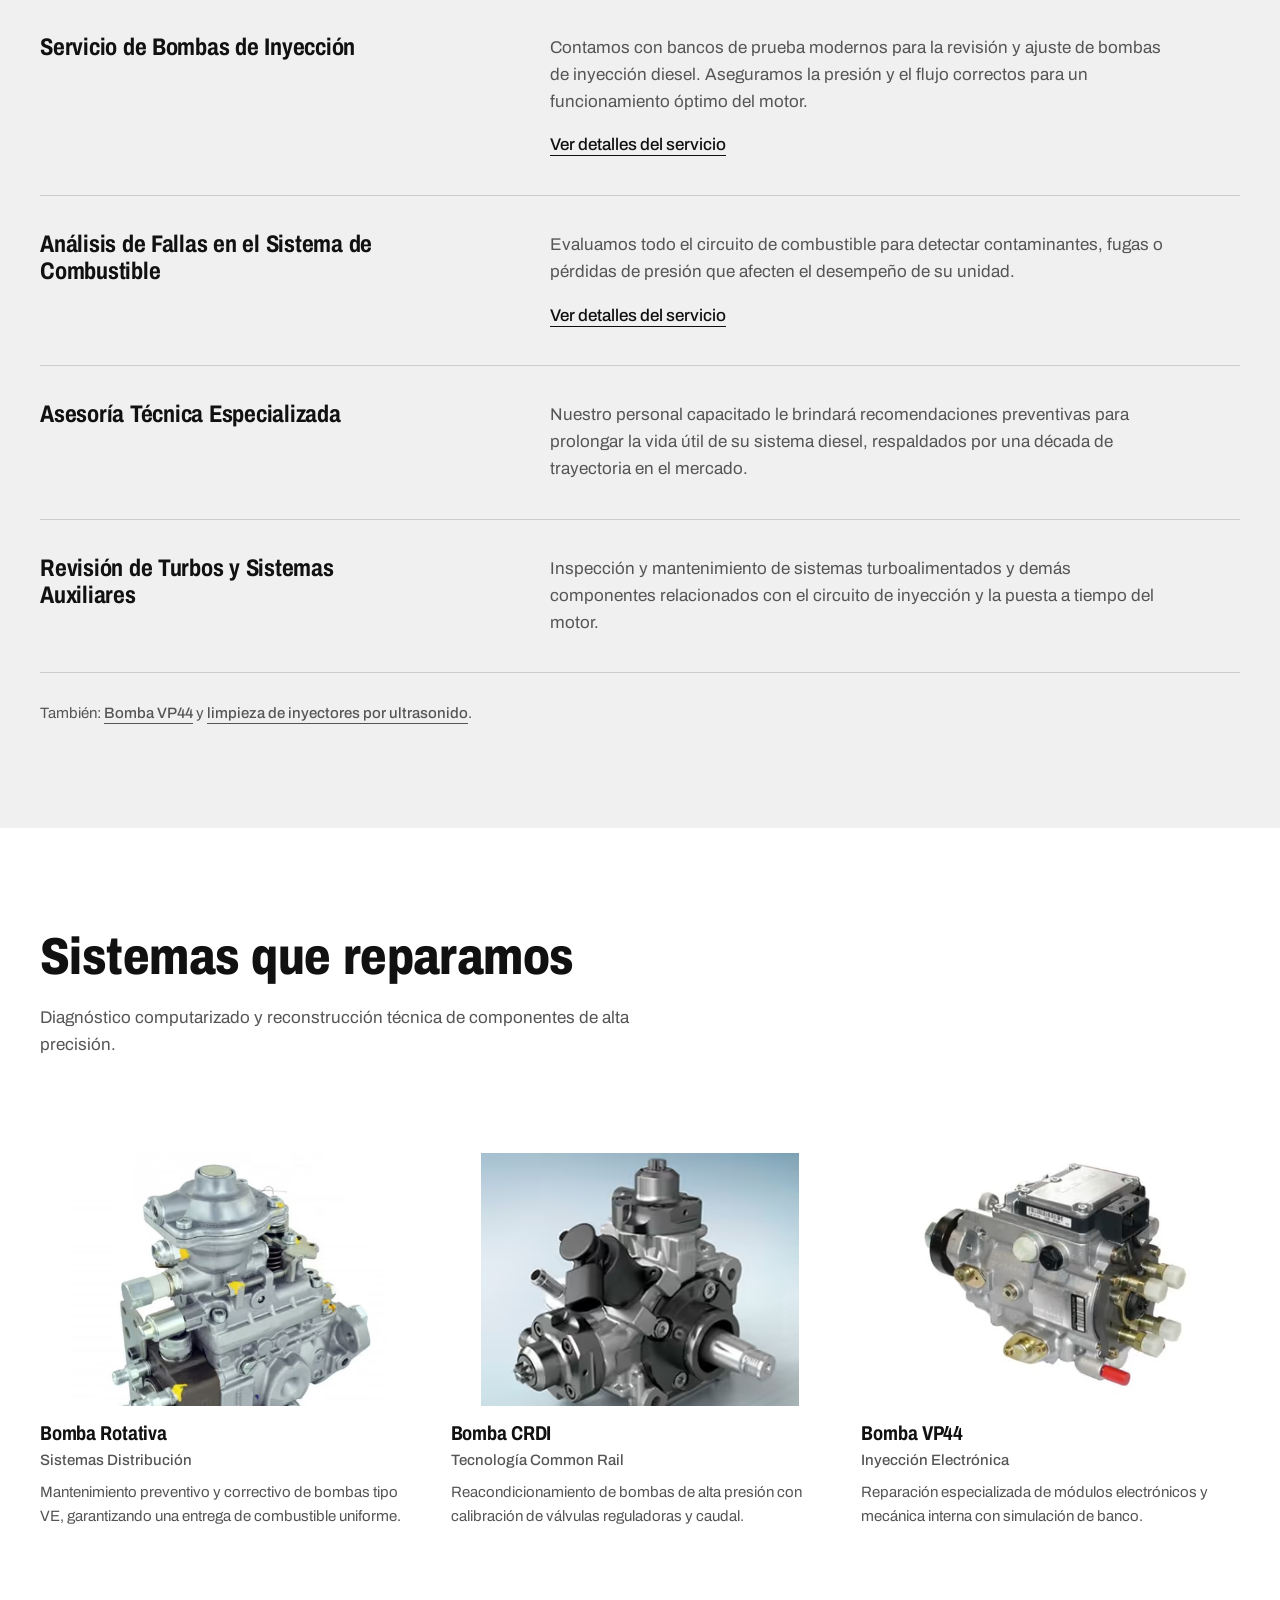
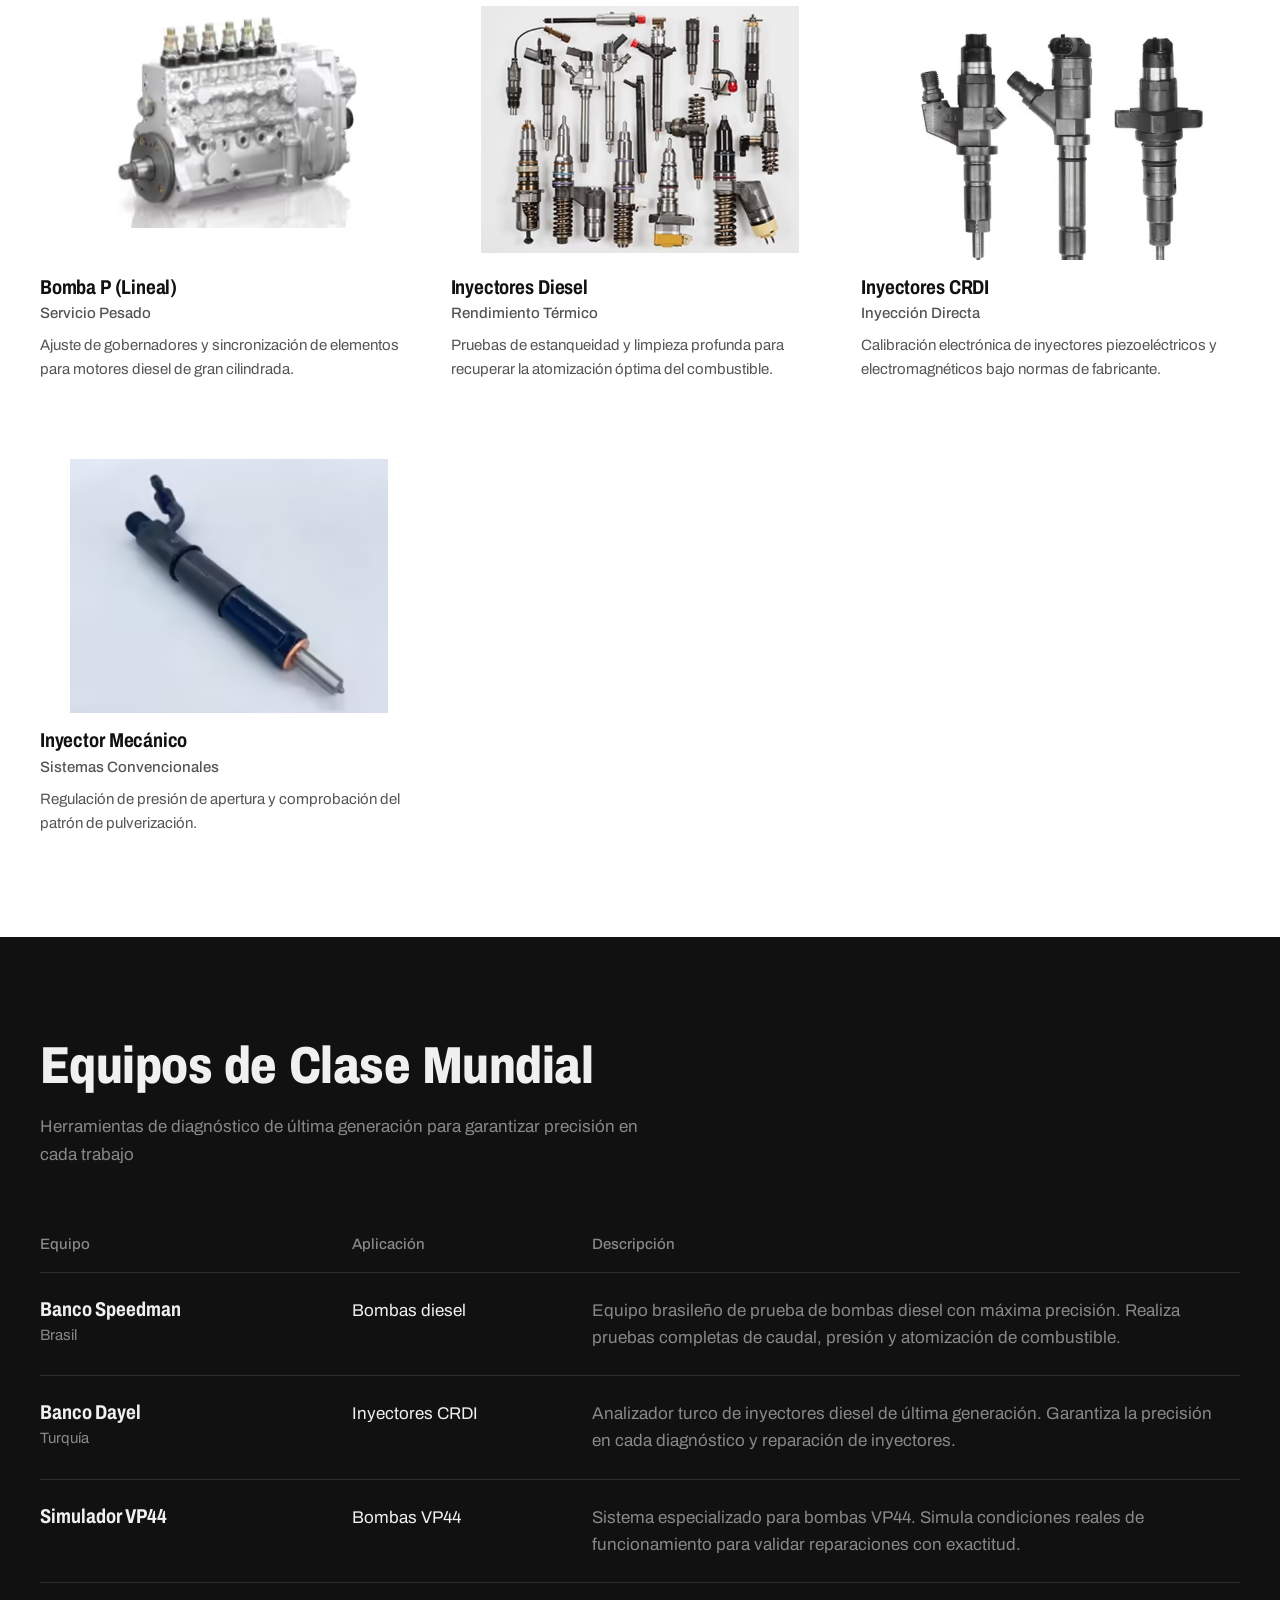
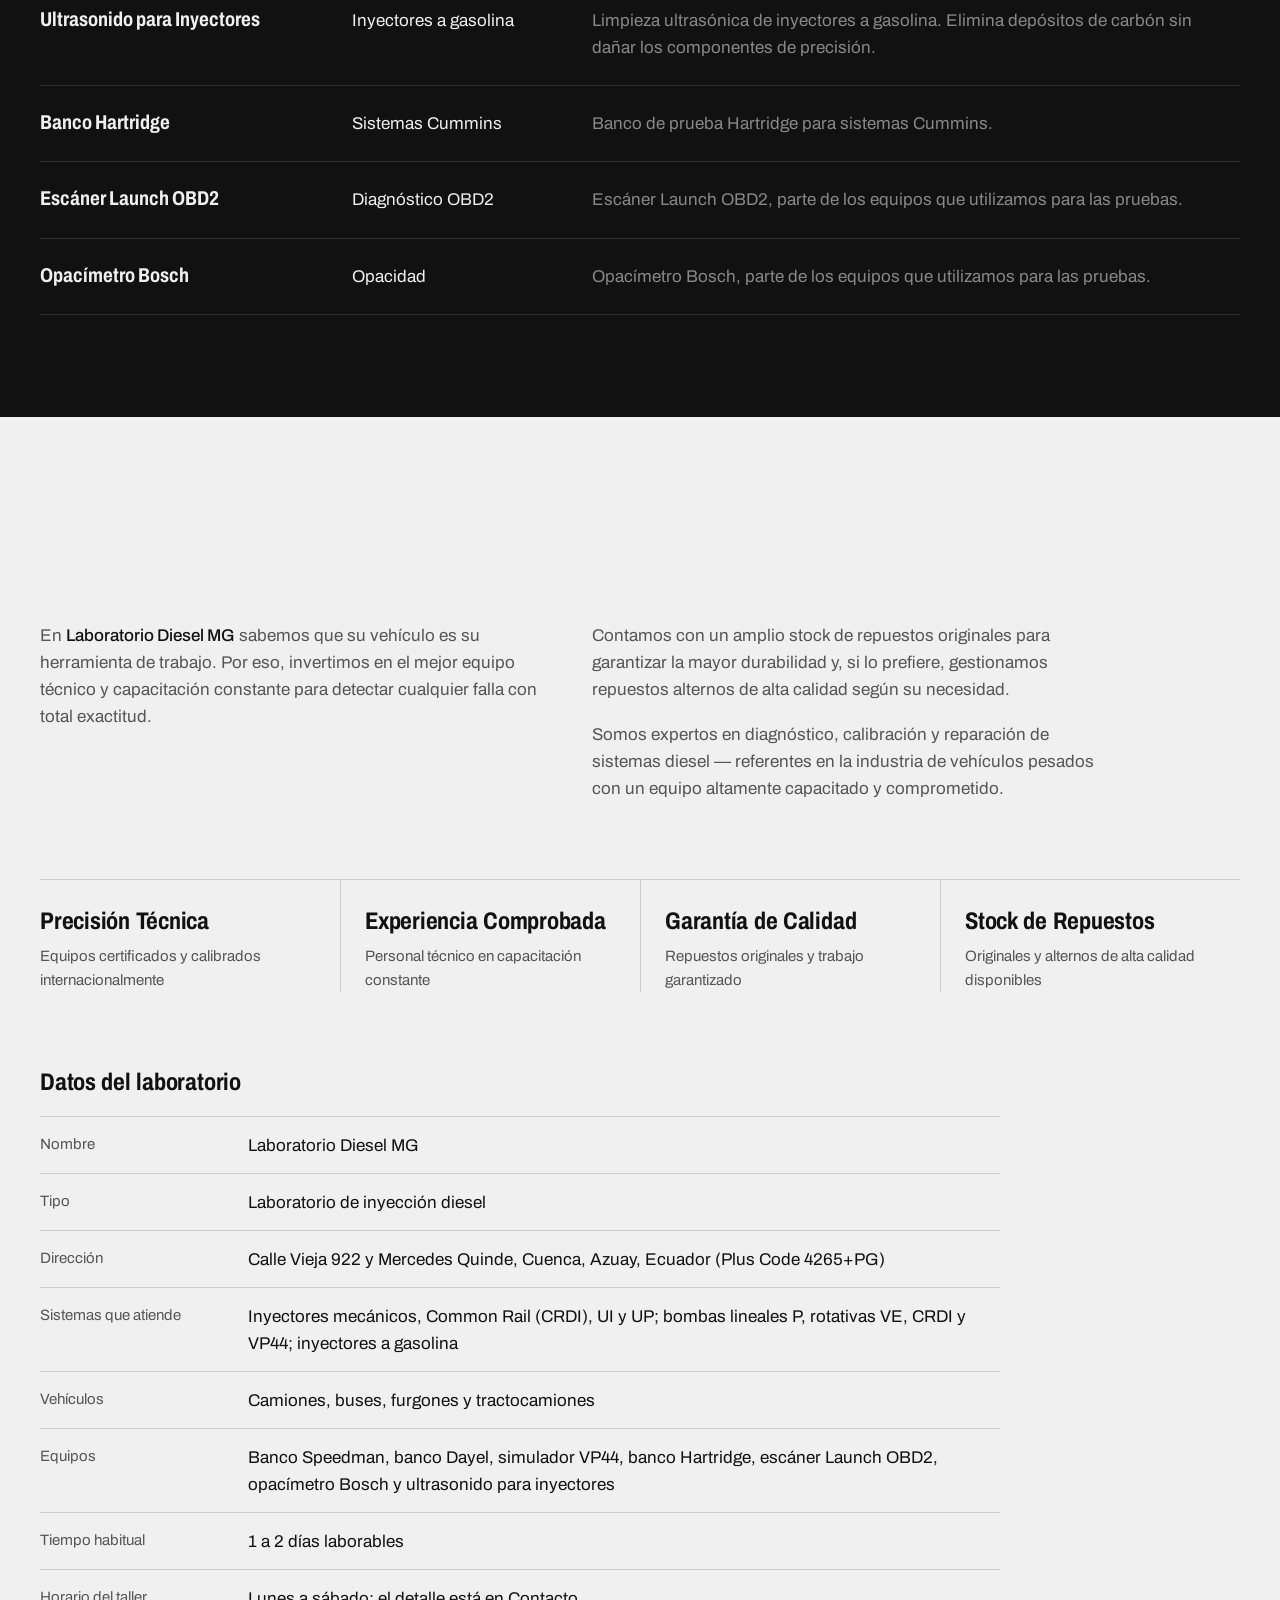
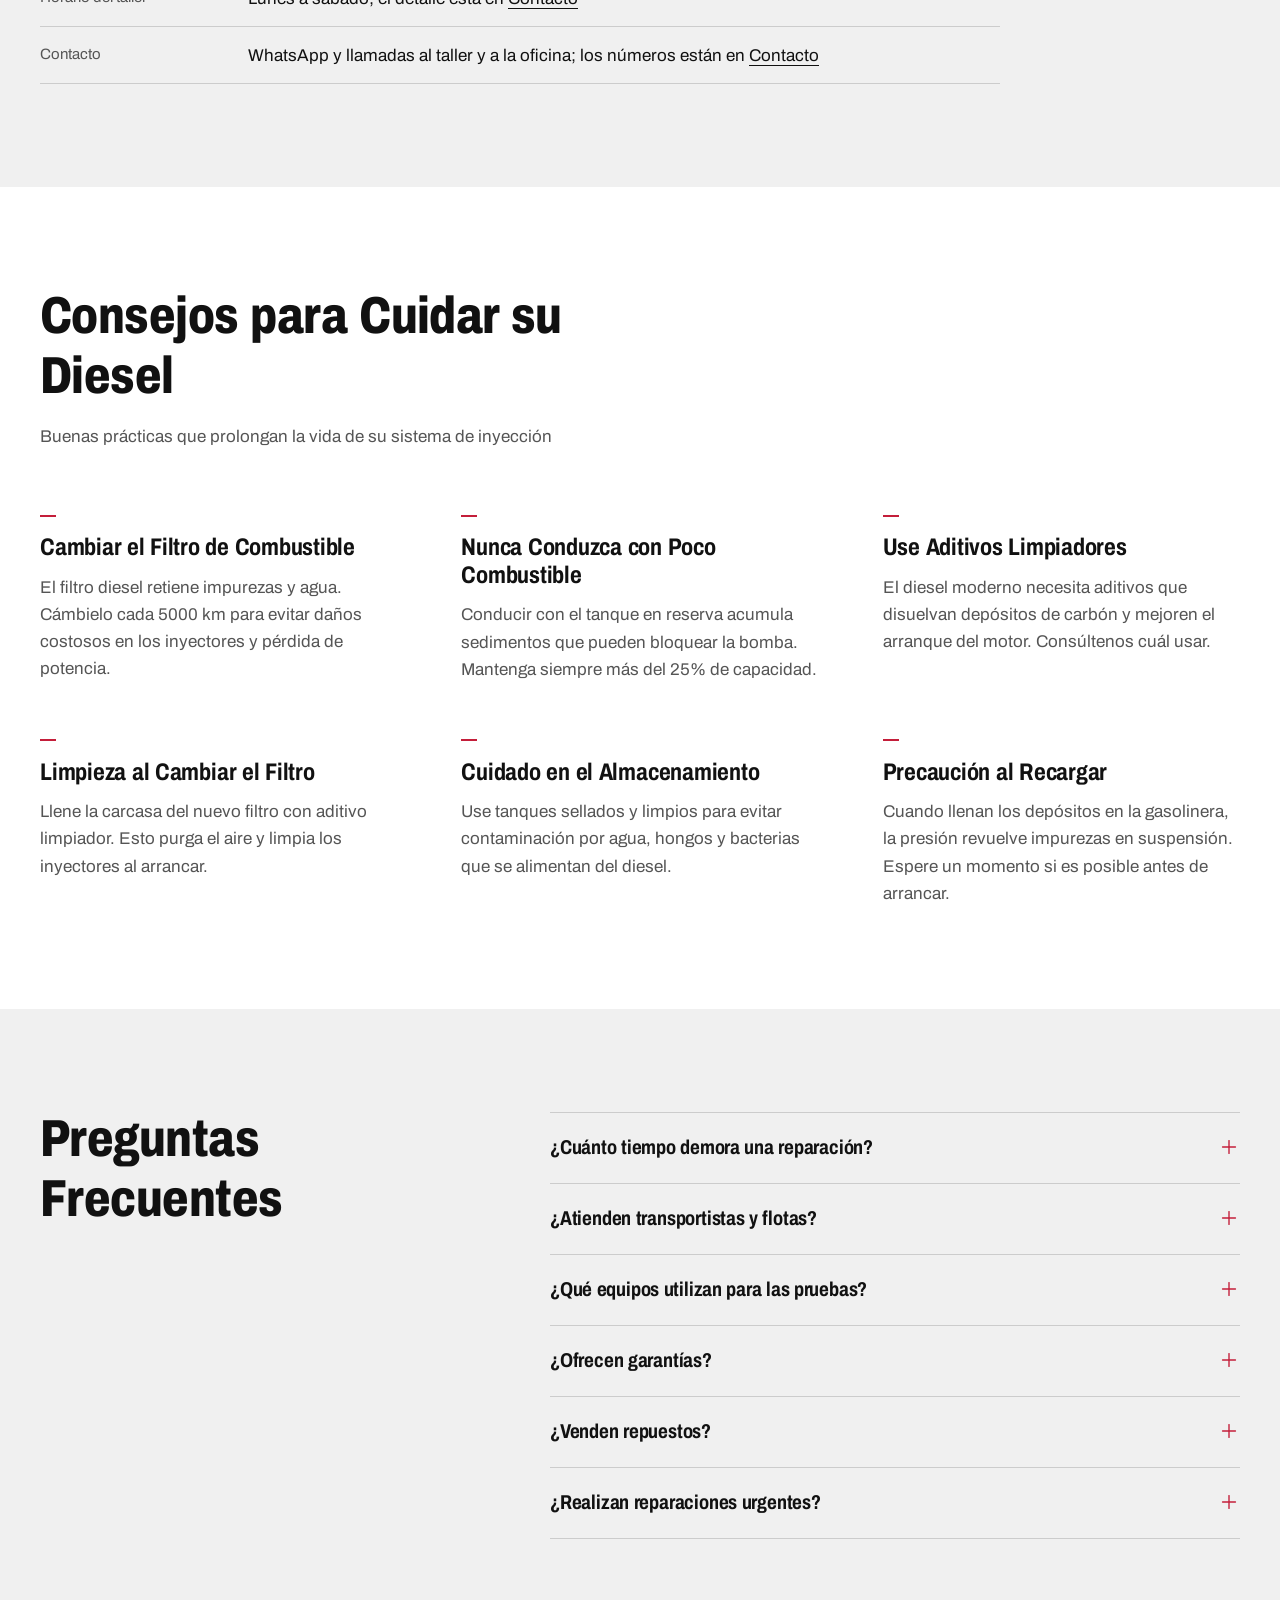
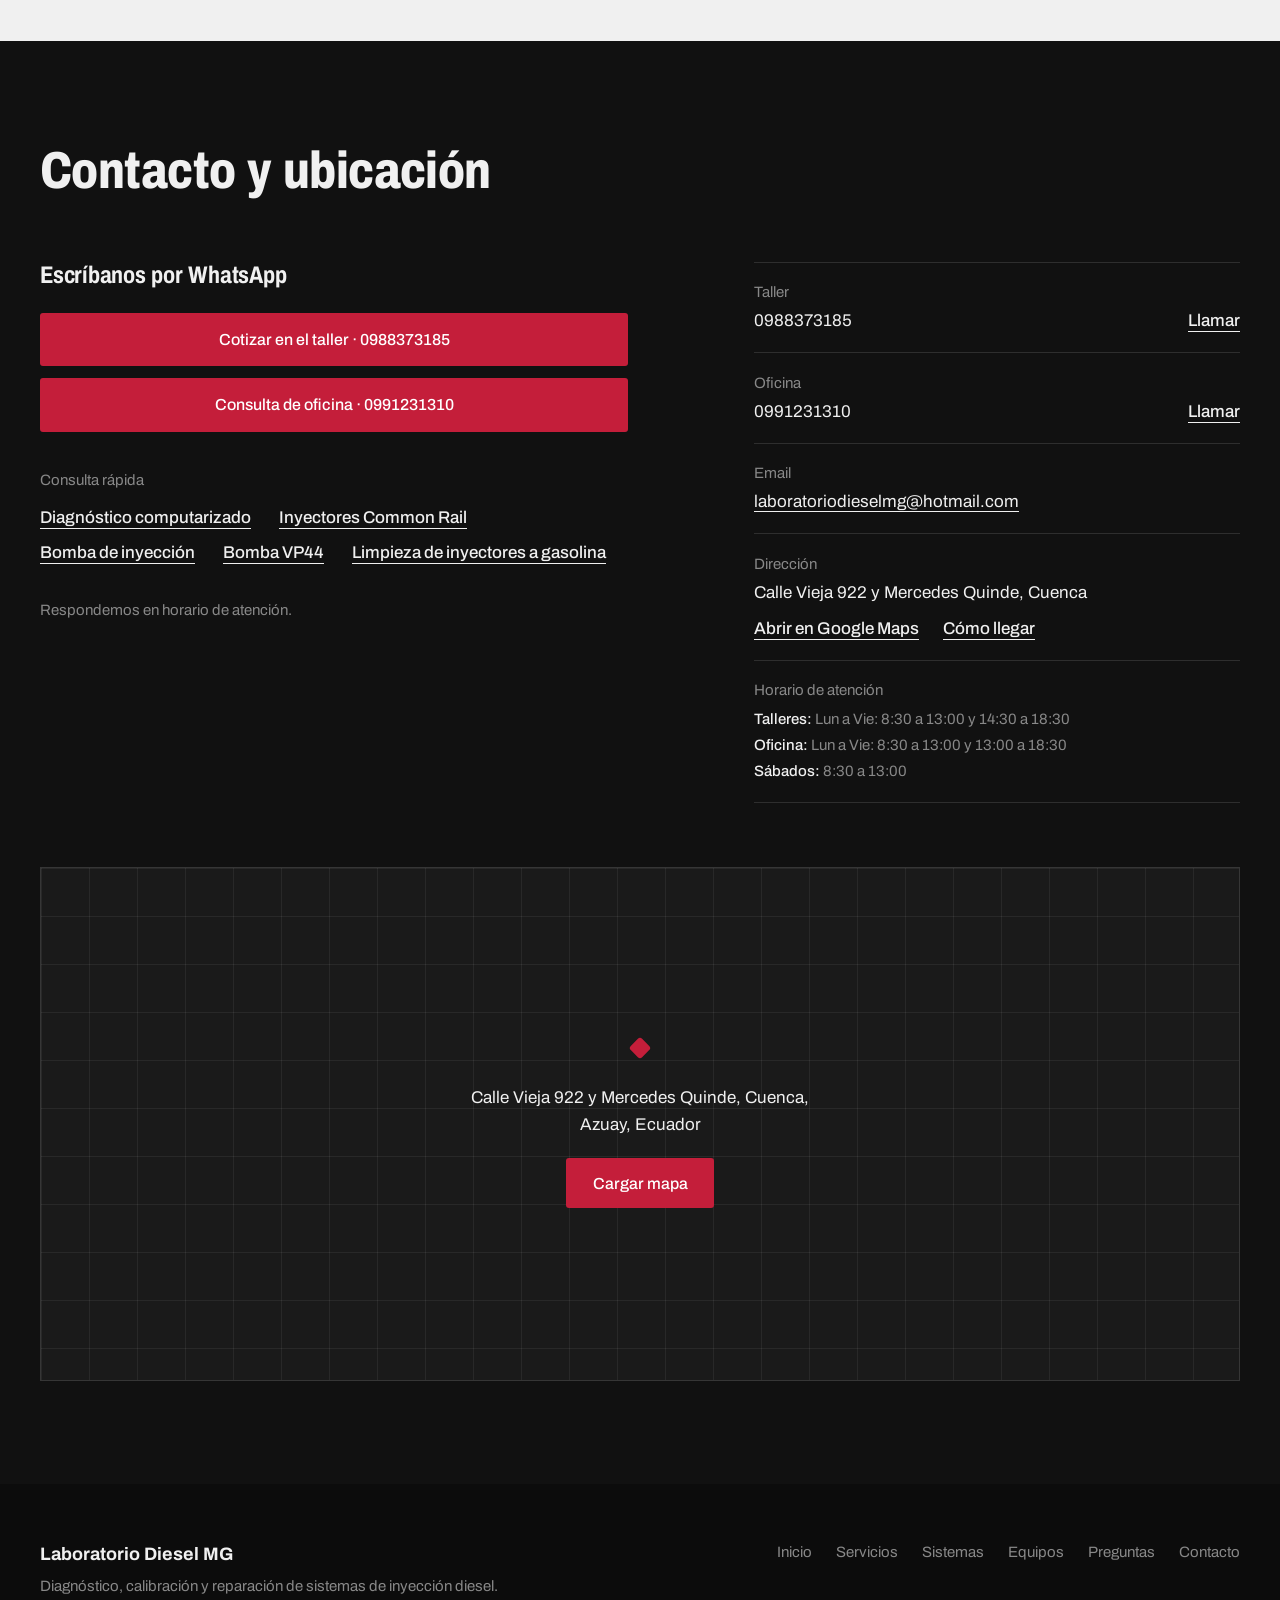
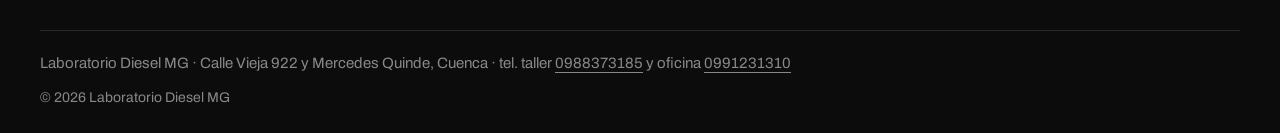
==== commit 5a350ff7: "Fases 2 y 3: franja del hero, sistemas en grilla, tabla de equipos, datos del laboratorio, scroll-sp" ====
--- a/index.html
+++ b/index.html
@@ -8,7 +8,7 @@
     <meta name="description" content="Diagnóstico computarizado, limpieza de inyectores Common Rail y reparación de bombas de inyección diesel en Cuenca. 10 años de experiencia.">
     <meta name="keywords" content="laboratorio diesel cuenca, inyectores diesel, bombas de inyeccion, diagnostico computarizado diesel, common rail cuenca, mecanica diesel azuay">
     <meta name="robots" content="index, follow">
-    <meta name="theme-color" content="#0E1116">
+    <meta name="theme-color" content="#111111">
 
     <!-- SEO local -->
     <meta name="geo.region" content="EC-A">
@@ -331,7 +331,12 @@
                     <a href="https://wa.me/593988373185?text=Hola%2C%20me%20gustar%C3%ADa%20cotizar%20un%20servicio%20diesel." class="btn btn-primary" target="_blank" rel="noopener noreferrer">Cotizar por WhatsApp</a>
                     <a href="#servicios" class="link-underline">Ver Servicios</a>
                 </div>
-                <p class="hero__note" data-hero-cta>10 años de trayectoria</p>
+                <dl class="hero__facts" data-hero-facts>
+                    <div><dt>1 a 2 días laborables</dt><dd>tiempo habitual de reparación</dd></div>
+                    <div><dt>Common Rail, UI, UP, VP44</dt><dd>bombas lineales y rotativas</dd></div>
+                    <div><dt>Lunes a sábado</dt><dd>taller en Cuenca</dd></div>
+                </dl>
+                <p class="hero__note" data-hero-facts>10 años de trayectoria</p>
             </div>
 
             <div class="hero__media">
@@ -354,18 +359,22 @@
                 <article class="service-row" data-row>
                     <h3>Diagnóstico Computarizado de Inyección</h3>
                     <p>Utilizamos escáneres y equipos de diagnóstico de última generación para identificar con precisión fallas en el sistema de inyección electrónica. Ahorre tiempo y dinero con diagnósticos exactos desde la primera revisión.</p>
+                    <a class="link-underline service-link" href="/diagnostico-computarizado-diesel-cuenca/">Ver detalles del servicio</a>
                 </article>
                 <article class="service-row" data-row>
                     <h3>Mantenimiento y Reparación de Inyectores</h3>
                     <p>Especialistas en la limpieza, calibración y reparación de inyectores (Mecánicos, Common Rail, UI, UP). Devolvemos el rendimiento original a sus componentes siguiendo estrictos estándares del fabricante.</p>
+                    <a class="link-underline service-link" href="/inyectores-common-rail-cuenca/">Ver detalles del servicio</a>
                 </article>
                 <article class="service-row" data-row>
                     <h3>Servicio de Bombas de Inyección</h3>
                     <p>Contamos con bancos de prueba modernos para la revisión y ajuste de bombas de inyección diesel. Aseguramos la presión y el flujo correctos para un funcionamiento óptimo del motor.</p>
+                    <a class="link-underline service-link" href="/bombas-de-inyeccion-diesel-cuenca/">Ver detalles del servicio</a>
                 </article>
                 <article class="service-row" data-row>
                     <h3>Análisis de Fallas en el Sistema de Combustible</h3>
                     <p>Evaluamos todo el circuito de combustible para detectar contaminantes, fugas o pérdidas de presión que afecten el desempeño de su unidad.</p>
+                    <a class="link-underline service-link" href="/diagnostico-computarizado-diesel-cuenca/">Ver detalles del servicio</a>
                 </article>
                 <article class="service-row" data-row>
                     <h3>Asesoría Técnica Especializada</h3>
@@ -376,6 +385,7 @@
                     <p>Inspección y mantenimiento de sistemas turboalimentados y demás componentes relacionados con el circuito de inyección y la puesta a tiempo del motor.</p>
                 </article>
             </div>
+            <p class="service-more">También: <a class="link-underline" href="/bomba-vp44-cuenca/">Bomba VP44</a> y <a class="link-underline" href="/limpieza-inyectores-ultrasonido-cuenca/">limpieza de inyectores por ultrasonido</a>.</p>
         </div>
     </section>
 
@@ -387,11 +397,11 @@
                 <p>Diagnóstico computarizado y reconstrucción técnica de componentes de alta precisión.</p>
             </div>
             <div class="gallery-grid">
-                <figure class="gallery-card gallery-card--big">
+                <figure class="gallery-card">
                     <div class="gallery-media" data-photo>
                         <picture>
-                            <source type="image/avif" srcset="assets/bombaRotativa-480.avif 480w" sizes="(min-width: 960px) 46vw, 100vw">
-                            <source type="image/webp" srcset="assets/bombaRotativa-480.webp 480w" sizes="(min-width: 960px) 46vw, 100vw">
+                            <source type="image/avif" srcset="assets/bombaRotativa-480.avif 480w" sizes="(min-width: 960px) 360px, (min-width: 600px) 45vw, 100vw">
+                            <source type="image/webp" srcset="assets/bombaRotativa-480.webp 480w" sizes="(min-width: 960px) 360px, (min-width: 600px) 45vw, 100vw">
                             <img src="assets/bombaRotativa-480.webp" alt="Reparación Bomba Rotativa" class="gallery-image" width="480" height="479" loading="lazy" decoding="async">
                         </picture>
                     </div>
@@ -401,12 +411,11 @@
                         <p>Mantenimiento preventivo y correctivo de bombas tipo VE, garantizando una entrega de combustible uniforme.</p>
                     </figcaption>
                 </figure>
-                <div class="gallery-col gallery-col--a">
-                <figure class="gallery-card gallery-card--tall">
+                <figure class="gallery-card">
                     <div class="gallery-media" data-photo>
                         <picture>
-                            <source type="image/avif" srcset="assets/bombaCrdi-342.avif 342w" sizes="(min-width: 960px) 23vw, 100vw">
-                            <source type="image/webp" srcset="assets/bombaCrdi-342.webp 342w" sizes="(min-width: 960px) 23vw, 100vw">
+                            <source type="image/avif" srcset="assets/bombaCrdi-342.avif 342w" sizes="(min-width: 960px) 360px, (min-width: 600px) 45vw, 100vw">
+                            <source type="image/webp" srcset="assets/bombaCrdi-342.webp 342w" sizes="(min-width: 960px) 360px, (min-width: 600px) 45vw, 100vw">
                             <img src="assets/bombaCrdi-342.webp" alt="Reparación Bomba Common Rail" class="gallery-image" width="342" height="296" loading="lazy" decoding="async">
                         </picture>
                     </div>
@@ -416,11 +425,11 @@
                         <p>Reacondicionamiento de bombas de alta presión con calibración de válvulas reguladoras y caudal.</p>
                     </figcaption>
                 </figure>
-                <figure class="gallery-card gallery-card--wide">
+                <figure class="gallery-card">
                     <div class="gallery-media" data-photo>
                         <picture>
-                            <source type="image/avif" srcset="assets/bombaVP44-462.avif 462w" sizes="(min-width: 960px) 23vw, 100vw">
-                            <source type="image/webp" srcset="assets/bombaVP44-462.webp 462w" sizes="(min-width: 960px) 23vw, 100vw">
+                            <source type="image/avif" srcset="assets/bombaVP44-462.avif 462w" sizes="(min-width: 960px) 360px, (min-width: 600px) 45vw, 100vw">
+                            <source type="image/webp" srcset="assets/bombaVP44-462.webp 462w" sizes="(min-width: 960px) 360px, (min-width: 600px) 45vw, 100vw">
                             <img src="assets/bombaVP44-462.webp" alt="Diagnóstico Bomba VP44" class="gallery-image" width="462" height="355" loading="lazy" decoding="async">
                         </picture>
                     </div>
@@ -430,13 +439,11 @@
                         <p>Reparación especializada de módulos electrónicos y mecánica interna con simulación de banco.</p>
                     </figcaption>
                 </figure>
-                </div>
-                <div class="gallery-col gallery-col--b">
-                <figure class="gallery-card gallery-card--wide">
+                <figure class="gallery-card">
                     <div class="gallery-media" data-photo>
                         <picture>
-                            <source type="image/avif" srcset="assets/bombaP-327.avif 327w" sizes="(min-width: 960px) 23vw, 100vw">
-                            <source type="image/webp" srcset="assets/bombaP-327.webp 327w" sizes="(min-width: 960px) 23vw, 100vw">
+                            <source type="image/avif" srcset="assets/bombaP-327.avif 327w" sizes="(min-width: 960px) 360px, (min-width: 600px) 45vw, 100vw">
+                            <source type="image/webp" srcset="assets/bombaP-327.webp 327w" sizes="(min-width: 960px) 360px, (min-width: 600px) 45vw, 100vw">
                             <img src="assets/bombaP-327.webp" alt="Mantenimiento Bomba Lineal P" class="gallery-image" width="327" height="221" loading="lazy" decoding="async">
                         </picture>
                     </div>
@@ -446,11 +453,11 @@
                         <p>Ajuste de gobernadores y sincronización de elementos para motores diesel de gran cilindrada.</p>
                     </figcaption>
                 </figure>
-                <figure class="gallery-card gallery-card--tall">
+                <figure class="gallery-card">
                     <div class="gallery-media" data-photo>
                         <picture>
-                            <source type="image/avif" srcset="assets/inyectores-480.avif 480w" sizes="(min-width: 960px) 23vw, 100vw">
-                            <source type="image/webp" srcset="assets/inyectores-480.webp 480w" sizes="(min-width: 960px) 23vw, 100vw">
+                            <source type="image/avif" srcset="assets/inyectores-480.avif 480w" sizes="(min-width: 960px) 360px, (min-width: 600px) 45vw, 100vw">
+                            <source type="image/webp" srcset="assets/inyectores-480.webp 480w" sizes="(min-width: 960px) 360px, (min-width: 600px) 45vw, 100vw">
                             <img src="assets/inyectores-480.webp" alt="Limpieza de Inyectores Diesel" class="gallery-image" width="480" height="372" loading="lazy" decoding="async">
                         </picture>
                     </div>
@@ -460,12 +467,11 @@
                         <p>Pruebas de estanqueidad y limpieza profunda para recuperar la atomización óptima del combustible.</p>
                     </figcaption>
                 </figure>
-                </div>
-                <figure class="gallery-card gallery-card--wide2">
+                <figure class="gallery-card">
                     <div class="gallery-media" data-photo>
                         <picture>
-                            <source type="image/avif" srcset="assets/inyectoresCdi-458.avif 458w" sizes="(min-width: 960px) 46vw, 100vw">
-                            <source type="image/webp" srcset="assets/inyectoresCdi-458.webp 458w" sizes="(min-width: 960px) 46vw, 100vw">
+                            <source type="image/avif" srcset="assets/inyectoresCdi-458.avif 458w" sizes="(min-width: 960px) 360px, (min-width: 600px) 45vw, 100vw">
+                            <source type="image/webp" srcset="assets/inyectoresCdi-458.webp 458w" sizes="(min-width: 960px) 360px, (min-width: 600px) 45vw, 100vw">
                             <img src="assets/inyectoresCdi-458.webp" alt="Reparación Inyectores Common Rail" class="gallery-image" width="458" height="442" loading="lazy" decoding="async">
                         </picture>
                     </div>
@@ -475,11 +481,11 @@
                         <p>Calibración electrónica de inyectores piezoeléctricos y electromagnéticos bajo normas de fabricante.</p>
                     </figcaption>
                 </figure>
-                <figure class="gallery-card gallery-card--wide2">
+                <figure class="gallery-card">
                     <div class="gallery-media" data-photo>
                         <picture>
-                            <source type="image/avif" srcset="assets/inyectorMecanico-327.avif 327w" sizes="(min-width: 960px) 46vw, 100vw">
-                            <source type="image/webp" srcset="assets/inyectorMecanico-327.webp 327w" sizes="(min-width: 960px) 46vw, 100vw">
+                            <source type="image/avif" srcset="assets/inyectorMecanico-327.avif 327w" sizes="(min-width: 960px) 360px, (min-width: 600px) 45vw, 100vw">
+                            <source type="image/webp" srcset="assets/inyectorMecanico-327.webp 327w" sizes="(min-width: 960px) 360px, (min-width: 600px) 45vw, 100vw">
                             <img src="assets/inyectorMecanico-327.webp" alt="Calibración Inyector Mecánico" class="gallery-image" width="327" height="272" loading="lazy" decoding="async">
                         </picture>
                     </div>
@@ -499,38 +505,49 @@
                 <h2 data-split>Equipos de Clase Mundial</h2>
                 <p>Herramientas de diagnóstico de última generación para garantizar precisión en cada trabajo</p>
             </div>
-            <div class="equipment-list">
-                <article class="equipment-item" data-row>
-                    <h3>Banco Speedman</h3>
-                    <p class="origin">Brasil</p>
-                    <p>Equipo brasileño de prueba de bombas diesel con máxima precisión. Realiza pruebas completas de caudal, presión y atomización de combustible.</p>
-                </article>
-                <article class="equipment-item" data-row>
-                    <h3>Banco Dayel</h3>
-                    <p class="origin">Turquía</p>
-                    <p>Analizador turco de inyectores diesel de última generación. Garantiza la precisión en cada diagnóstico y reparación de inyectores.</p>
-                </article>
-                <article class="equipment-item" data-row>
-                    <h3>Simulador VP44</h3>
-                    <p>Sistema especializado para bombas VP44. Simula condiciones reales de funcionamiento para validar reparaciones con exactitud.</p>
-                </article>
-                <article class="equipment-item" data-row>
-                    <h3>Ultrasonido para Inyectores</h3>
-                    <p>Limpieza ultrasónica de inyectores a gasolina. Elimina depósitos de carbón sin dañar los componentes de precisión.</p>
-                </article>
-                <article class="equipment-item" data-row>
-                    <h3>Banco Hartridge</h3>
-                    <p>Banco de prueba Hartridge para sistemas Cummins.</p>
-                </article>
-                <article class="equipment-item" data-row>
-                    <h3>Escáner Launch OBD2</h3>
-                    <p>Escáner Launch OBD2, parte de los equipos que utilizamos para las pruebas.</p>
-                </article>
-                <article class="equipment-item" data-row>
-                    <h3>Opacímetro Bosch</h3>
-                    <p>Opacímetro Bosch, parte de los equipos que utilizamos para las pruebas.</p>
-                </article>
-            </div>
+            <table class="equip-table">
+                <caption class="sr-only">Equipos de prueba del laboratorio</caption>
+                <thead>
+                    <tr><th scope="col">Equipo</th><th scope="col">Aplicación</th><th scope="col">Descripción</th></tr>
+                </thead>
+                <tbody>
+                        <tr data-row>
+                            <th scope="row" data-label="Equipo">Banco Speedman<span class="origin">Brasil</span></th>
+                            <td data-label="Aplicación">Bombas diesel</td>
+                            <td data-label="Descripción">Equipo brasileño de prueba de bombas diesel con máxima precisión. Realiza pruebas completas de caudal, presión y atomización de combustible.</td>
+                        </tr>
+                        <tr data-row>
+                            <th scope="row" data-label="Equipo">Banco Dayel<span class="origin">Turquía</span></th>
+                            <td data-label="Aplicación">Inyectores CRDI</td>
+                            <td data-label="Descripción">Analizador turco de inyectores diesel de última generación. Garantiza la precisión en cada diagnóstico y reparación de inyectores.</td>
+                        </tr>
+                        <tr data-row>
+                            <th scope="row" data-label="Equipo">Simulador VP44</th>
+                            <td data-label="Aplicación">Bombas VP44</td>
+                            <td data-label="Descripción">Sistema especializado para bombas VP44. Simula condiciones reales de funcionamiento para validar reparaciones con exactitud.</td>
+                        </tr>
+                        <tr data-row>
+                            <th scope="row" data-label="Equipo">Ultrasonido para Inyectores</th>
+                            <td data-label="Aplicación">Inyectores a gasolina</td>
+                            <td data-label="Descripción">Limpieza ultrasónica de inyectores a gasolina. Elimina depósitos de carbón sin dañar los componentes de precisión.</td>
+                        </tr>
+                        <tr data-row>
+                            <th scope="row" data-label="Equipo">Banco Hartridge</th>
+                            <td data-label="Aplicación">Sistemas Cummins</td>
+                            <td data-label="Descripción">Banco de prueba Hartridge para sistemas Cummins.</td>
+                        </tr>
+                        <tr data-row>
+                            <th scope="row" data-label="Equipo">Escáner Launch OBD2</th>
+                            <td data-label="Aplicación">Diagnóstico OBD2</td>
+                            <td data-label="Descripción">Escáner Launch OBD2, parte de los equipos que utilizamos para las pruebas.</td>
+                        </tr>
+                        <tr data-row>
+                            <th scope="row" data-label="Equipo">Opacímetro Bosch</th>
+                            <td data-label="Aplicación">Opacidad</td>
+                            <td data-label="Descripción">Opacímetro Bosch, parte de los equipos que utilizamos para las pruebas.</td>
+                        </tr>
+                </tbody>
+            </table>
         </div>
     </section>
 
@@ -560,6 +577,20 @@
                     <p>Originales y alternos de alta calidad disponibles</p>
                 </li>
             </ul>
+            <div class="lab-facts">
+                <h3>Datos del laboratorio</h3>
+                <dl>
+                    <div><dt>Nombre</dt><dd>Laboratorio Diesel MG</dd></div>
+                    <div><dt>Tipo</dt><dd>Laboratorio de inyección diesel</dd></div>
+                    <div><dt>Dirección</dt><dd>Calle Vieja 922 y Mercedes Quinde, Cuenca, Azuay, Ecuador (Plus Code 4265+PG)</dd></div>
+                    <div><dt>Sistemas que atiende</dt><dd>Inyectores mecánicos, Common Rail (CRDI), UI y UP; bombas lineales P, rotativas VE, CRDI y VP44; inyectores a gasolina</dd></div>
+                    <div><dt>Vehículos</dt><dd>Camiones, buses, furgones y tractocamiones</dd></div>
+                    <div><dt>Equipos</dt><dd>Banco Speedman, banco Dayel, simulador VP44, banco Hartridge, escáner Launch OBD2, opacímetro Bosch y ultrasonido para inyectores</dd></div>
+                    <div><dt>Tiempo habitual</dt><dd>1 a 2 días laborables</dd></div>
+                    <div><dt>Horario del taller</dt><dd>Lunes a sábado; el detalle está en <a href="#contacto">Contacto</a></dd></div>
+                    <div><dt>Contacto</dt><dd>WhatsApp y llamadas al taller y a la oficina; los números están en <a href="#contacto">Contacto</a></dd></div>
+                </dl>
+            </div>
         </div>
     </section>
 
--- a/css/styles.css
+++ b/css/styles.css
@@ -43,7 +43,7 @@
     --container:   1200px;
     --gutter:      clamp(1rem, 4vw, 2rem);
     --col-gap:     24px;
-    --section-y:   clamp(5rem, 10vw, 9rem);
+    --section-y:   clamp(4rem, 8vw, 7rem);
     --header-h:    84px;
     --radius:      3px;
 
@@ -99,6 +99,8 @@
 :focus-visible { outline: 2px solid var(--c-focus); outline-offset: 3px; }
 
 .container { width: min(var(--container), 100% - 2 * var(--gutter)); margin-inline: auto; }
+
+.sr-only { position: absolute; width: 1px; height: 1px; overflow: hidden; clip-path: inset(50%); white-space: nowrap; }
 
 .sprite { position: absolute; width: 0; height: 0; overflow: hidden; }
 
@@ -142,7 +144,7 @@
 }
 .section--white { --c-bg: var(--white); }
 
-.section-header { max-width: 46rem; margin-bottom: clamp(2.5rem, 5vw, 4.5rem); }
+.section-header { max-width: 60ch; margin-bottom: clamp(2.5rem, 5vw, 4.5rem); }
 .section-header p { margin-top: 1.25rem; color: var(--c-muted); }
 
 /* ---------- Botones y enlaces ---------- */
@@ -195,10 +197,10 @@
 .nav-content { height: 100%; display: flex; align-items: center; justify-content: space-between; gap: 2rem; }
 
 .logo { display: inline-flex; align-items: center; transform-origin: left center; transition: transform .3s var(--ease-out); }
-.logo-img { height: 52px; width: auto; }
+.logo-img { height: 60px; width: auto; }
 .site-header.is-scrolled .logo { transform: scale(.85); }
 
-.nav-links { display: flex; align-items: center; gap: 2rem; }
+.nav-links { display: flex; align-items: center; gap: clamp(1.1rem, 2vw, 2rem); }
 .nav-links a {
     position: relative;
     display: block;
@@ -281,7 +283,12 @@
 .hero h1 { margin-bottom: 1.75rem; }
 .hero__lead { color: var(--steel); font-size: 1.1875rem; max-width: 46ch; }
 .hero__actions { display: flex; flex-wrap: wrap; align-items: center; gap: 1rem 2rem; margin-top: 2.25rem; }
-.hero__note { margin-top: 2rem; font-size: .9375rem; color: var(--steel); }
+.hero__facts { display: grid; grid-template-columns: repeat(3, auto); justify-content: start; margin-top: 2.5rem; }
+.hero__facts div { padding-inline: 1.25rem; border-left: 1px solid var(--line); }
+.hero__facts div:first-child { padding-left: 0; border-left: 0; }
+.hero__facts dt { color: var(--paper); font-weight: 600; font-size: .9375rem; line-height: 1.3; }
+.hero__facts dd { margin-top: .2rem; color: var(--steel); font-size: .875rem; line-height: 1.4; }
+.hero__note { margin-top: 1.75rem; font-size: .9375rem; color: var(--steel); }
 
 /* La foto sangra hasta el borde derecho de la ventana */
 .hero__media {
@@ -310,6 +317,14 @@
 .about-strip li:first-child { padding-left: 0; border-left: 0; }
 .about-strip h3 { margin-bottom: .5rem; }
 .about-strip p { color: var(--c-muted); font-size: .9375rem; }
+
+.lab-facts { margin-top: clamp(3rem, 6vw, 5rem); max-width: 60rem; }
+.lab-facts h3 { margin-bottom: 1.25rem; }
+.lab-facts dl { border-bottom: 1px solid var(--line); }
+.lab-facts dl > div { display: grid; grid-template-columns: minmax(8rem, 12rem) minmax(0, 1fr); gap: 1rem; padding-block: .9rem; border-top: 1px solid var(--line); }
+.lab-facts dt { color: var(--c-muted); font-size: .9375rem; }
+.lab-facts dd { color: var(--c-text); }
+.lab-facts a { text-underline-offset: .25em; text-decoration-thickness: 1px; }
 
 /* ---------- Servicios (filas) ---------- */
 
@@ -339,6 +354,8 @@
     transform-origin: top;
     transition: transform .3s var(--ease-out);
 }
+.service-link { grid-column: 6 / 13; margin-top: 1rem; justify-self: start; }
+.service-more { margin-top: 1.75rem; color: var(--c-muted); font-size: .9375rem; }
 .service-row h3 { grid-column: 1 / 5; transition: color .2s var(--ease-out); }
 .service-row p { grid-column: 6 / 13; color: var(--c-muted); }
 
@@ -347,13 +364,17 @@
     .service-row:hover::after { transform: scaleY(1); }
 }
 
-/* ---------- Equipos ---------- */
-
-.equipment-list { display: grid; grid-template-columns: repeat(2, minmax(0, 1fr)); column-gap: clamp(2rem, 7vw, 7rem); }
-.equipment-item { padding-block: 2rem 2.25rem; border-top: 1px solid var(--line); }
-.equipment-item h3 { margin-bottom: .35rem; }
-.equipment-item .origin { margin-bottom: .75rem; color: var(--c-muted); font-size: .9375rem; }
-.equipment-item p:last-child { color: var(--c-muted); }
+/* ---------- Equipos (tabla) ---------- */
+
+.equip-table { width: 100%; border-collapse: collapse; text-align: left; }
+.equip-table thead th { padding: 0 1.5rem 1rem 0; border-bottom: 1px solid var(--line); color: var(--c-muted); font-size: .9375rem; font-weight: 500; }
+.equip-table tbody tr { border-bottom: 1px solid var(--line); }
+.equip-table th[scope="row"],
+.equip-table td { padding: 1.5rem 1.5rem 1.5rem 0; vertical-align: top; }
+.equip-table th[scope="row"] { width: 26%; font-size: 1.25rem; font-weight: 700; font-stretch: 80%; line-height: 1.2; color: var(--c-text); }
+.equip-table td:nth-child(2) { width: 20%; color: var(--paper); }
+.equip-table td:nth-child(3) { color: var(--c-muted); max-width: 52ch; }
+.equip-table .origin { display: block; margin-top: .3rem; color: var(--steel); font-size: .9375rem; font-weight: 400; font-stretch: 100%; }
 
 /* ---------- Consejos ---------- */
 
@@ -362,36 +383,19 @@
 .tip h3 { margin-bottom: .75rem; }
 .tip p { color: var(--c-muted); }
 
-/* ---------- Galería editorial ---------- */
-
-.gallery-grid {
-    display: grid;
-    grid-template-columns: repeat(4, minmax(0, 1fr));
-    gap: 3.5rem 1.5rem;
-    align-items: start;
-}
-.gallery-card--big { grid-column: 1 / 3; grid-row: 1 / 3; }
-.gallery-col { display: flex; flex-direction: column; gap: 3.5rem; grid-row: 1 / 3; }
-.gallery-col--a { grid-column: 3; }
-.gallery-col--b { grid-column: 4; }
-.gallery-card--wide2 { grid-column: span 2; }
-
-.gallery-media { overflow: hidden; background: var(--white); }
-.gallery-media picture { display: block; width: 100%; height: 100%; }
-.gallery-card--big .gallery-media,
-.gallery-card--tall .gallery-media { aspect-ratio: 4 / 5; }
-.gallery-card--wide .gallery-media,
-.gallery-card--wide2 .gallery-media { aspect-ratio: 3 / 2; }
-.gallery-image { width: 100%; height: 100%; object-fit: cover; transition: transform .6s var(--ease-out); }
+/* ---------- Sistemas que reparamos (grilla uniforme) ---------- */
+
+.gallery-grid { display: grid; grid-template-columns: repeat(3, minmax(0, 1fr)); gap: 3rem 2rem; }
+
+.gallery-media { display: grid; place-items: center; aspect-ratio: 4 / 3; padding: 8%; overflow: hidden; background: var(--white); }
+.gallery-media picture { display: contents; }
+/* Nunca más ancha ni más alta que su tamaño natural: no se pixela */
+.gallery-image { width: auto; height: auto; max-width: 100%; max-height: 100%; object-fit: contain; }
 
 .gallery-card figcaption { padding-top: 1rem; }
 .gallery-card h3 { font-size: 1.25rem; }
 .gallery-category { display: block; margin-top: .15rem; font-size: .9375rem; font-weight: 500; color: var(--steel-ink); }
 .gallery-card figcaption p { margin-top: .5rem; font-size: .9375rem; color: var(--c-muted); }
-
-@media (hover: hover) and (pointer: fine) {
-    .gallery-card:hover .gallery-image { transform: scale(1.03); }
-}
 
 /* ---------- FAQ ---------- */
 
@@ -533,7 +537,6 @@
 @keyframes line-up   { from { transform: translateY(100%); } }
 @keyframes clip-left { from { clip-path: inset(0 0 0 100%); } to { clip-path: inset(0); } }
 @keyframes clip-down { from { clip-path: inset(0 0 100% 0); } to { clip-path: inset(0); } }
-@keyframes settle    { from { transform: scale(1.08); } }
 @keyframes cta-in    { from { opacity: 0; transform: translateY(8px); } }
 @keyframes row-in    { from { opacity: 0; transform: translateY(12px); } }
 @keyframes draw      { from { transform: scaleX(0); } }
@@ -551,12 +554,11 @@
 
     .js .hero__media { animation: clip-left 1000ms var(--ease-in-out) backwards; }
     .js [data-hero-cta] { animation: cta-in 400ms var(--ease-out) 300ms backwards; }
+    .js [data-hero-facts] { animation: cta-in 400ms var(--ease-out) 450ms backwards; }
 
     /* Fotos al entrar en vista */
     .js [data-photo]:not(.is-visible) { clip-path: inset(0 0 100% 0); }
-    .js [data-photo]:not(.is-visible) img { transform: scale(1.08); }
     .js [data-photo].is-visible { animation: clip-down 900ms var(--ease-in-out) backwards; }
-    .js [data-photo].is-visible img { animation: settle 900ms var(--ease-in-out) backwards; }
 
     /* Filas de listas */
     .js [data-row]:not(.is-visible) { opacity: 0; }
@@ -574,10 +576,10 @@
     .js [data-row]:not(.is-visible) { opacity: 0; }
     .js [data-photo].is-visible,
     .js [data-row].is-visible,
-    .js [data-hero-cta] { animation: fade 200ms linear backwards; }
+    .js [data-hero-cta],
+    .js [data-hero-facts] { animation: fade 200ms linear backwards; }
     .site-header, .site-header.is-scrolled, .logo, .site-header.is-scrolled .logo { transform: none; }
     .btn:active, .wa-float:active { transform: none; }
-    .gallery-card:hover .gallery-image { transform: none; }
     .nav-links a::after, .nav-links a:hover::after { transform: scaleX(1); opacity: 0; transition: opacity .2s linear; }
     .nav-links a.active::after, .nav-links a:hover::after { opacity: 1; }
     .service-row::after { transform: none; opacity: 0; transition: opacity .2s linear; }
@@ -599,16 +601,10 @@
     .hero__media { margin: 3rem calc(-1 * var(--gutter)) 0; aspect-ratio: 4 / 3; }
 
     .about-text { columns: 1; }
+    .gallery-grid { grid-template-columns: repeat(2, minmax(0, 1fr)); }
     .service-row h3 { grid-column: 1 / -1; margin-bottom: .6rem; }
-    .service-row p { grid-column: 1 / -1; }
-    .equipment-list { grid-template-columns: minmax(0, 1fr); }
+    .service-row p, .service-link { grid-column: 1 / -1; }
     .tips-list { grid-template-columns: repeat(2, minmax(0, 1fr)); }
-
-    .gallery-grid { grid-template-columns: repeat(2, minmax(0, 1fr)); }
-    .gallery-card--big { grid-column: 1 / -1; grid-row: auto; }
-    .gallery-col { display: contents; }
-    .gallery-col--a, .gallery-col--b { grid-column: auto; grid-row: auto; }
-    .gallery-card--wide2 { grid-column: span 1; }
 
     .faq-layout { display: block; }
     .faq-layout h2 { margin-bottom: 2.5rem; }
@@ -628,7 +624,16 @@
     .about-strip li, .about-strip li:nth-child(odd) { padding: 1.25rem 0; border-left: 0; border-top: 1px solid var(--line); }
     .about-strip li:first-child { border-top: 0; }
     .gallery-grid { grid-template-columns: minmax(0, 1fr); }
-    .gallery-card--wide2 { grid-column: auto; }
+    .hero__facts { grid-template-columns: minmax(0, 1fr); }
+    .hero__facts div, .hero__facts div:first-child { flex: 1 1 100%; padding: .9rem 0; border-left: 0; border-top: 1px solid var(--line); }
+    .hero__facts div:first-child { border-top: 0; padding-top: 0; }
+    .lab-facts dl > div { grid-template-columns: minmax(0, 1fr); gap: .15rem; }
+    .equip-table thead { display: none; }
+    .equip-table, .equip-table tbody, .equip-table tr, .equip-table th, .equip-table td { display: block; width: auto; }
+    .equip-table tbody tr { padding-block: 1.25rem; }
+    .equip-table th[scope="row"], .equip-table td { padding: 0; }
+    .equip-table td { margin-top: .5rem; }
+    .equip-table td::before { content: attr(data-label) ": "; color: var(--steel); }
     .map-container { aspect-ratio: 4 / 3; }
     .hero__actions .btn { flex: 1 1 100%; }
 }
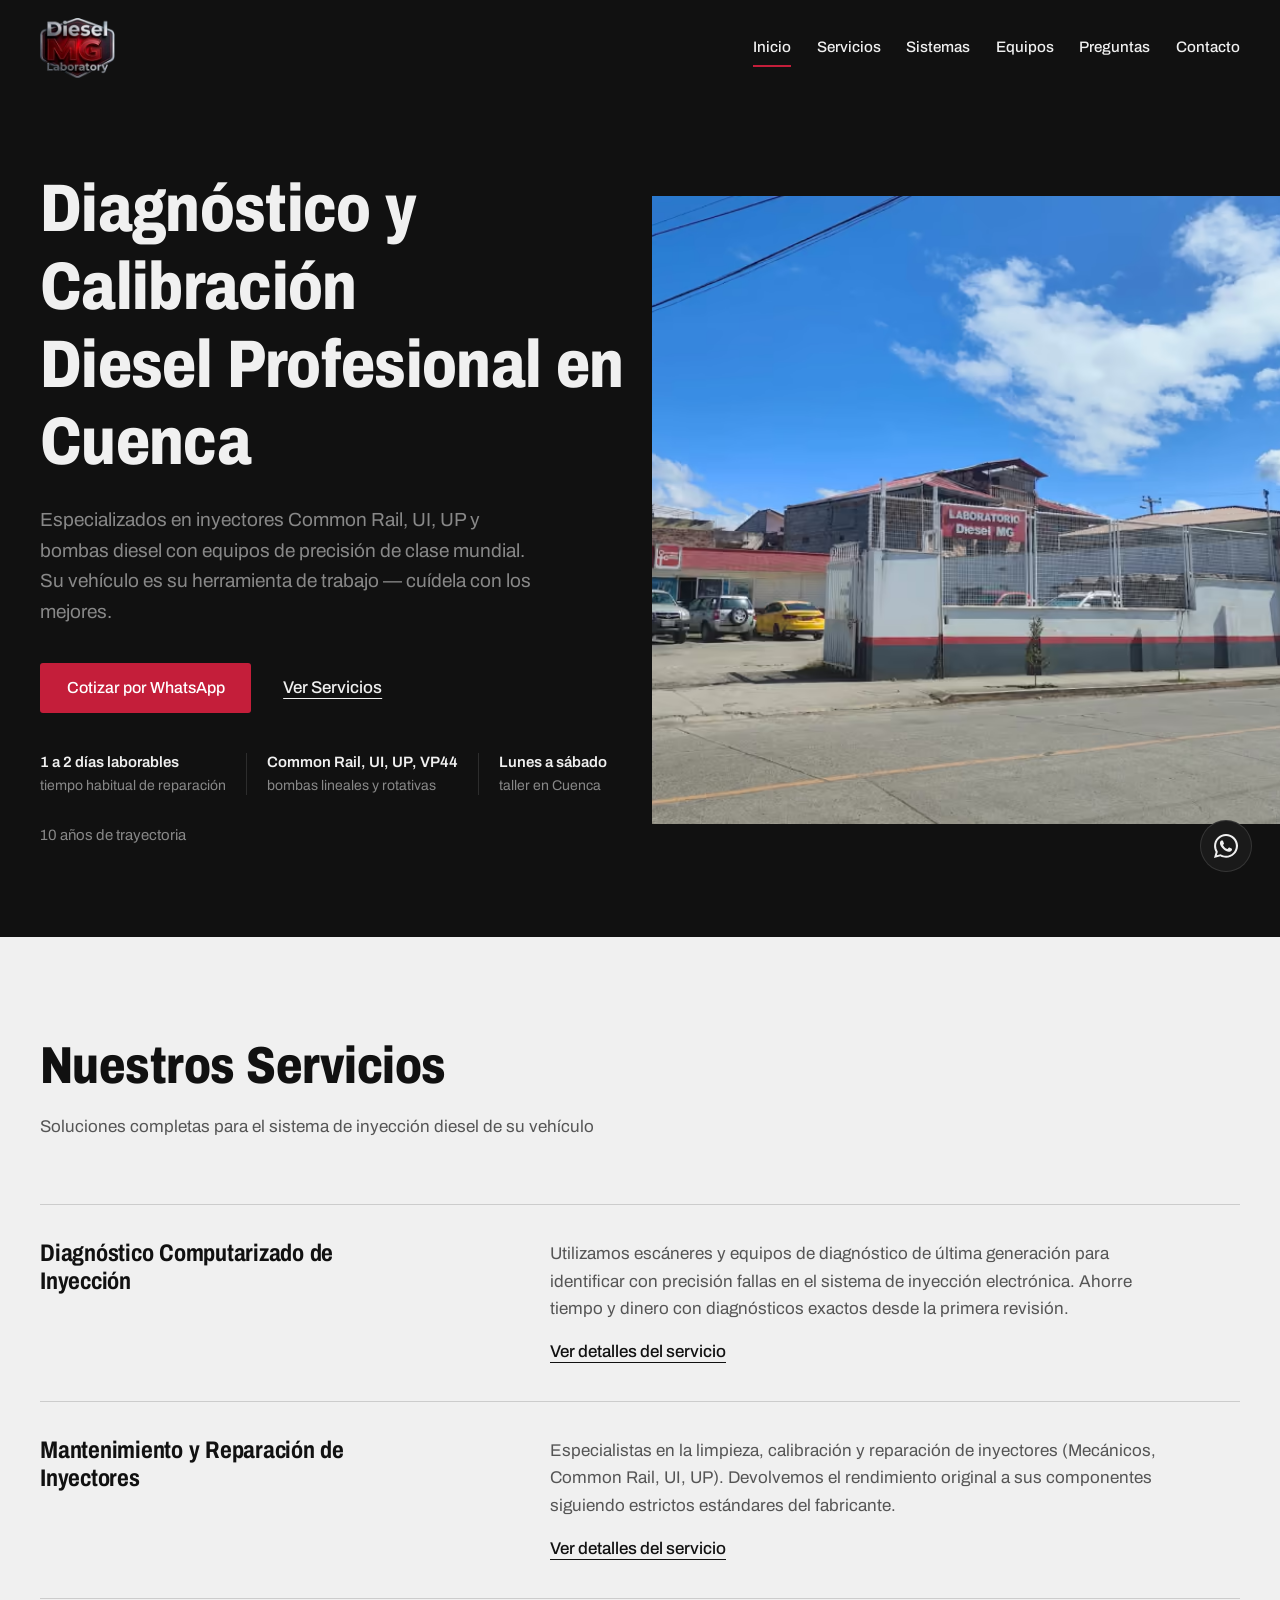
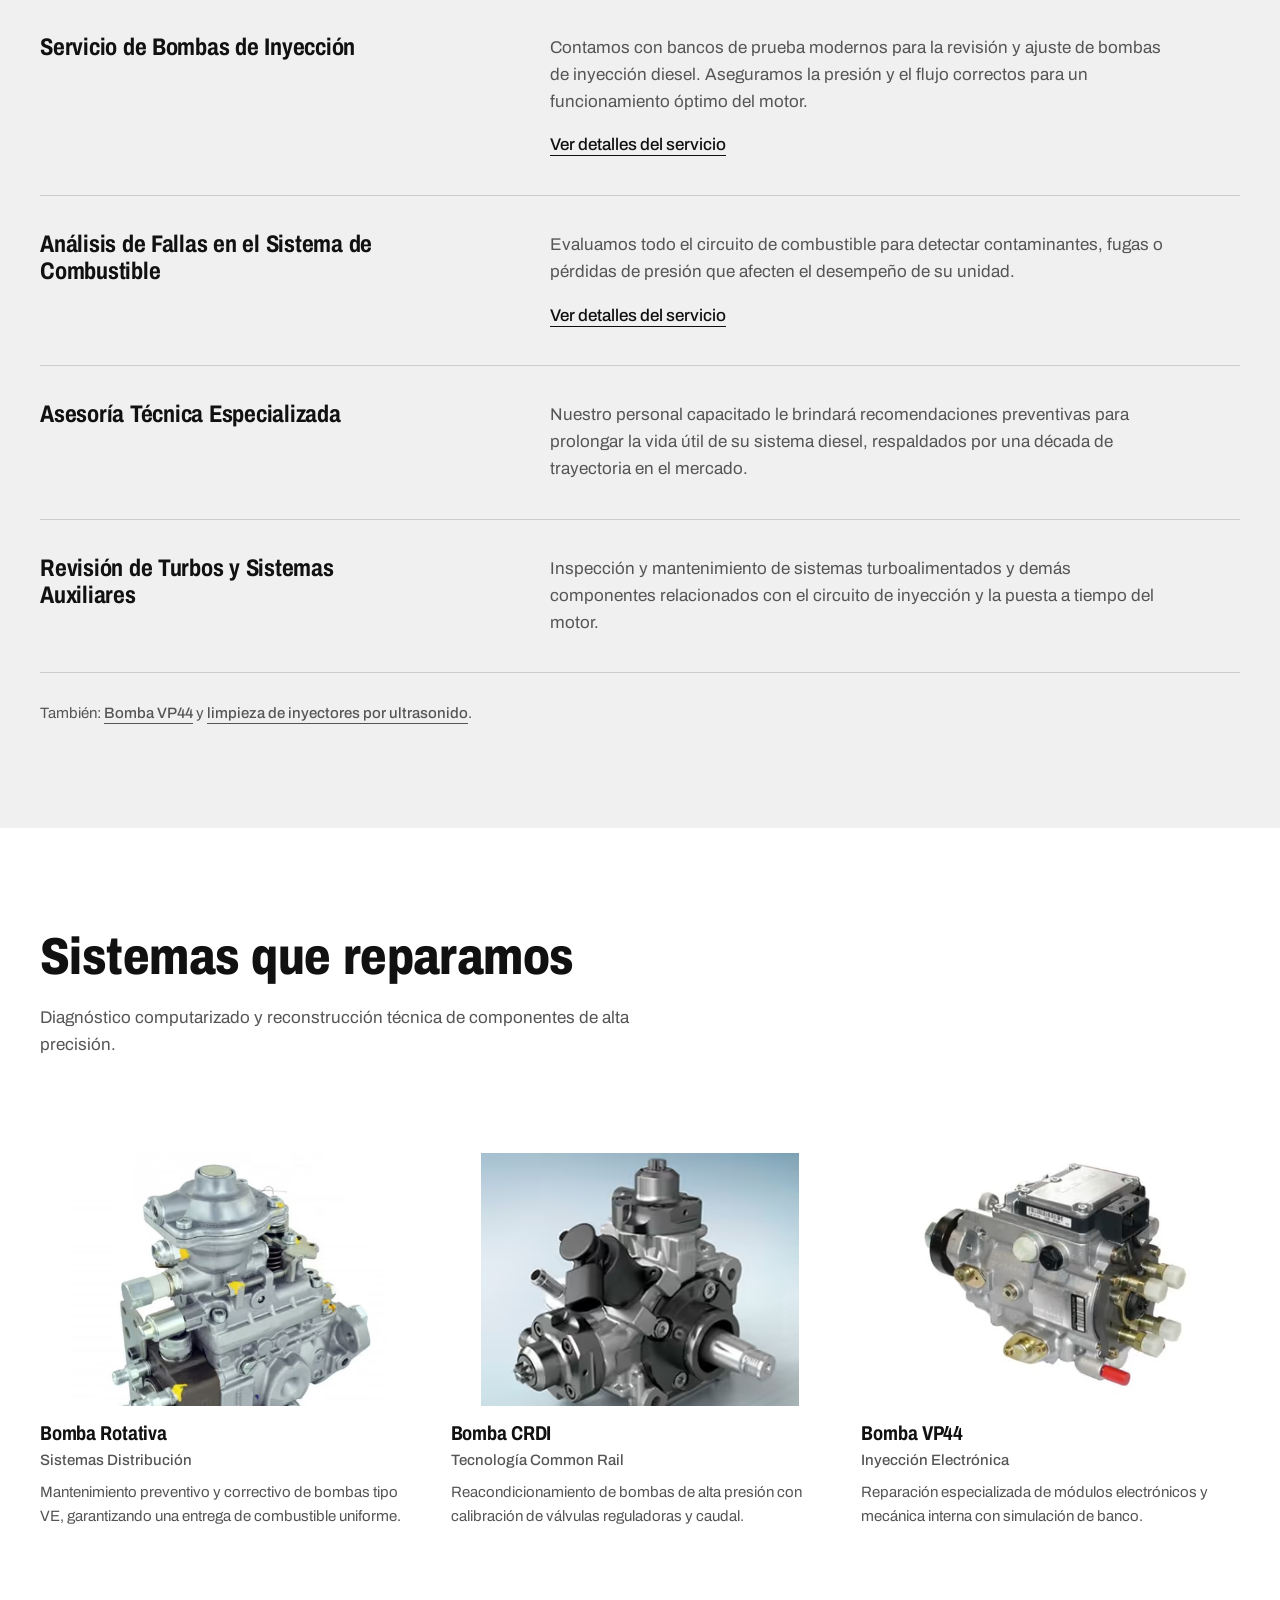
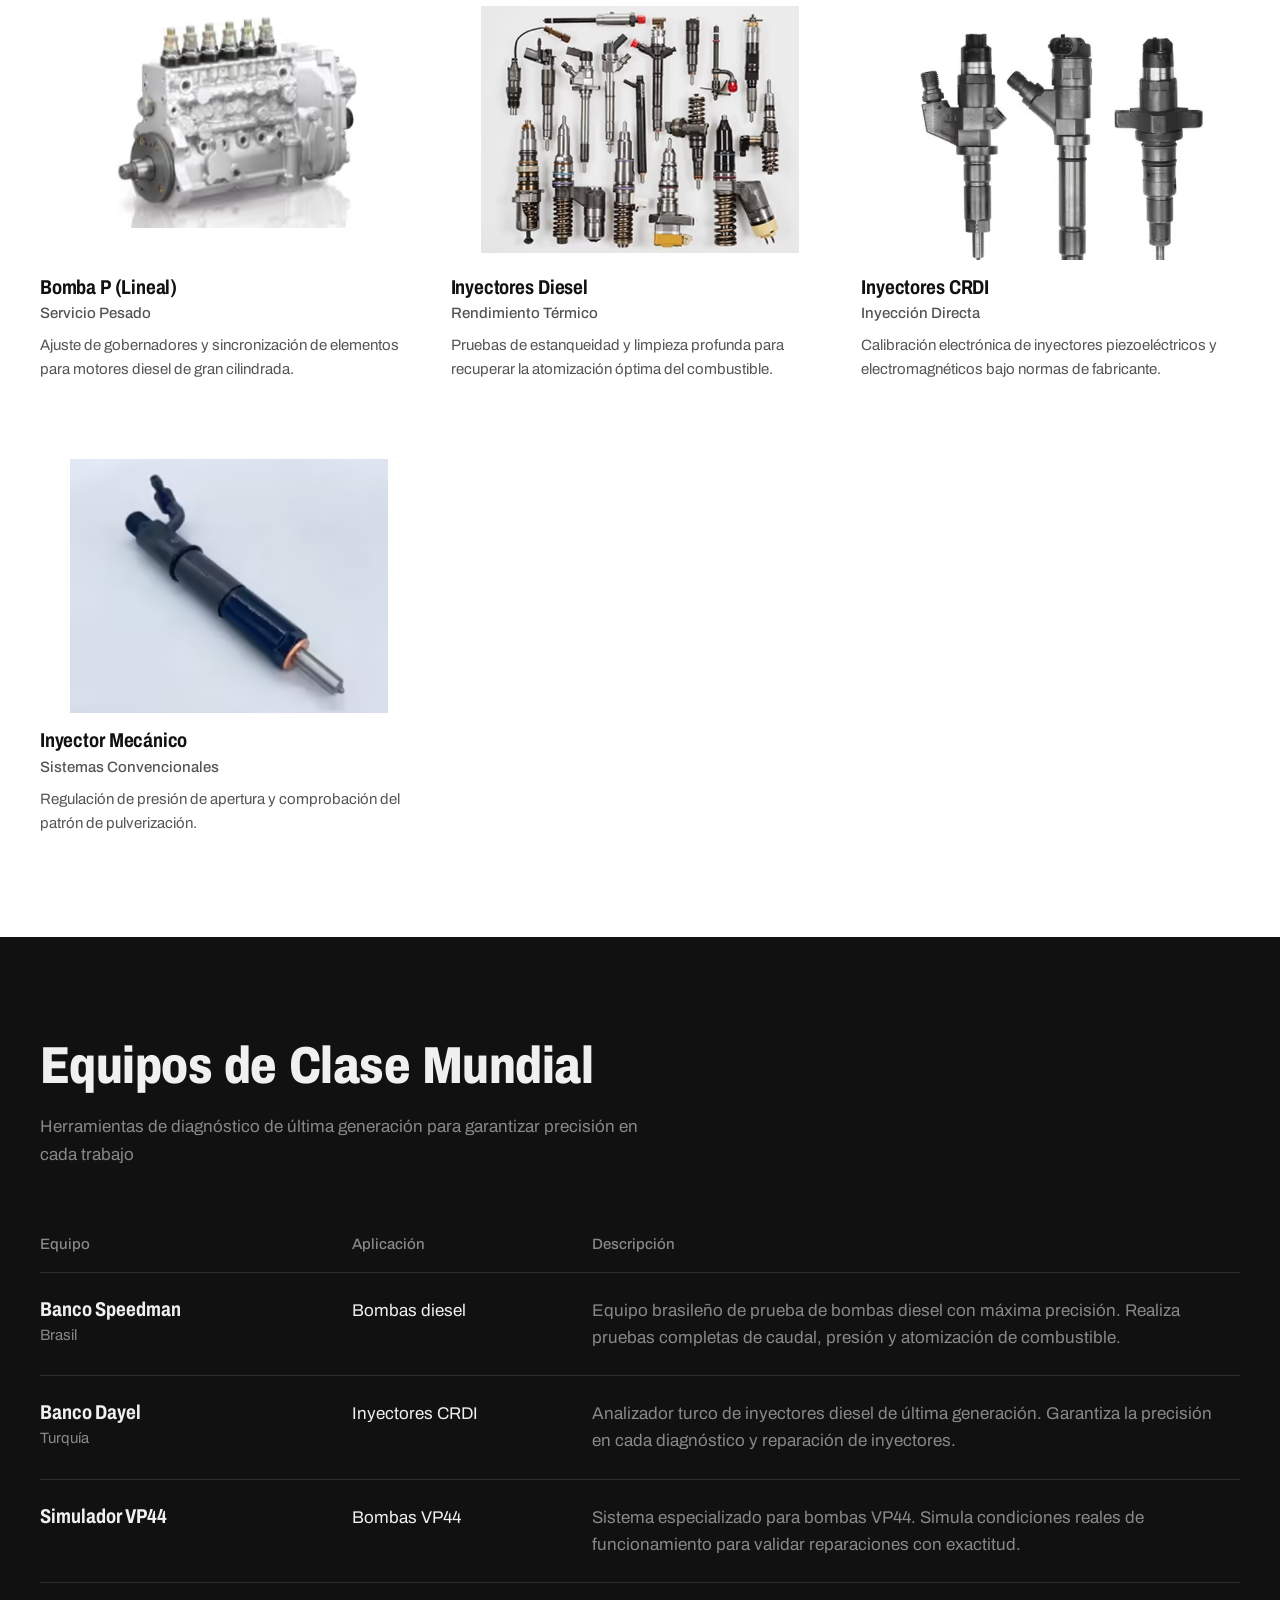
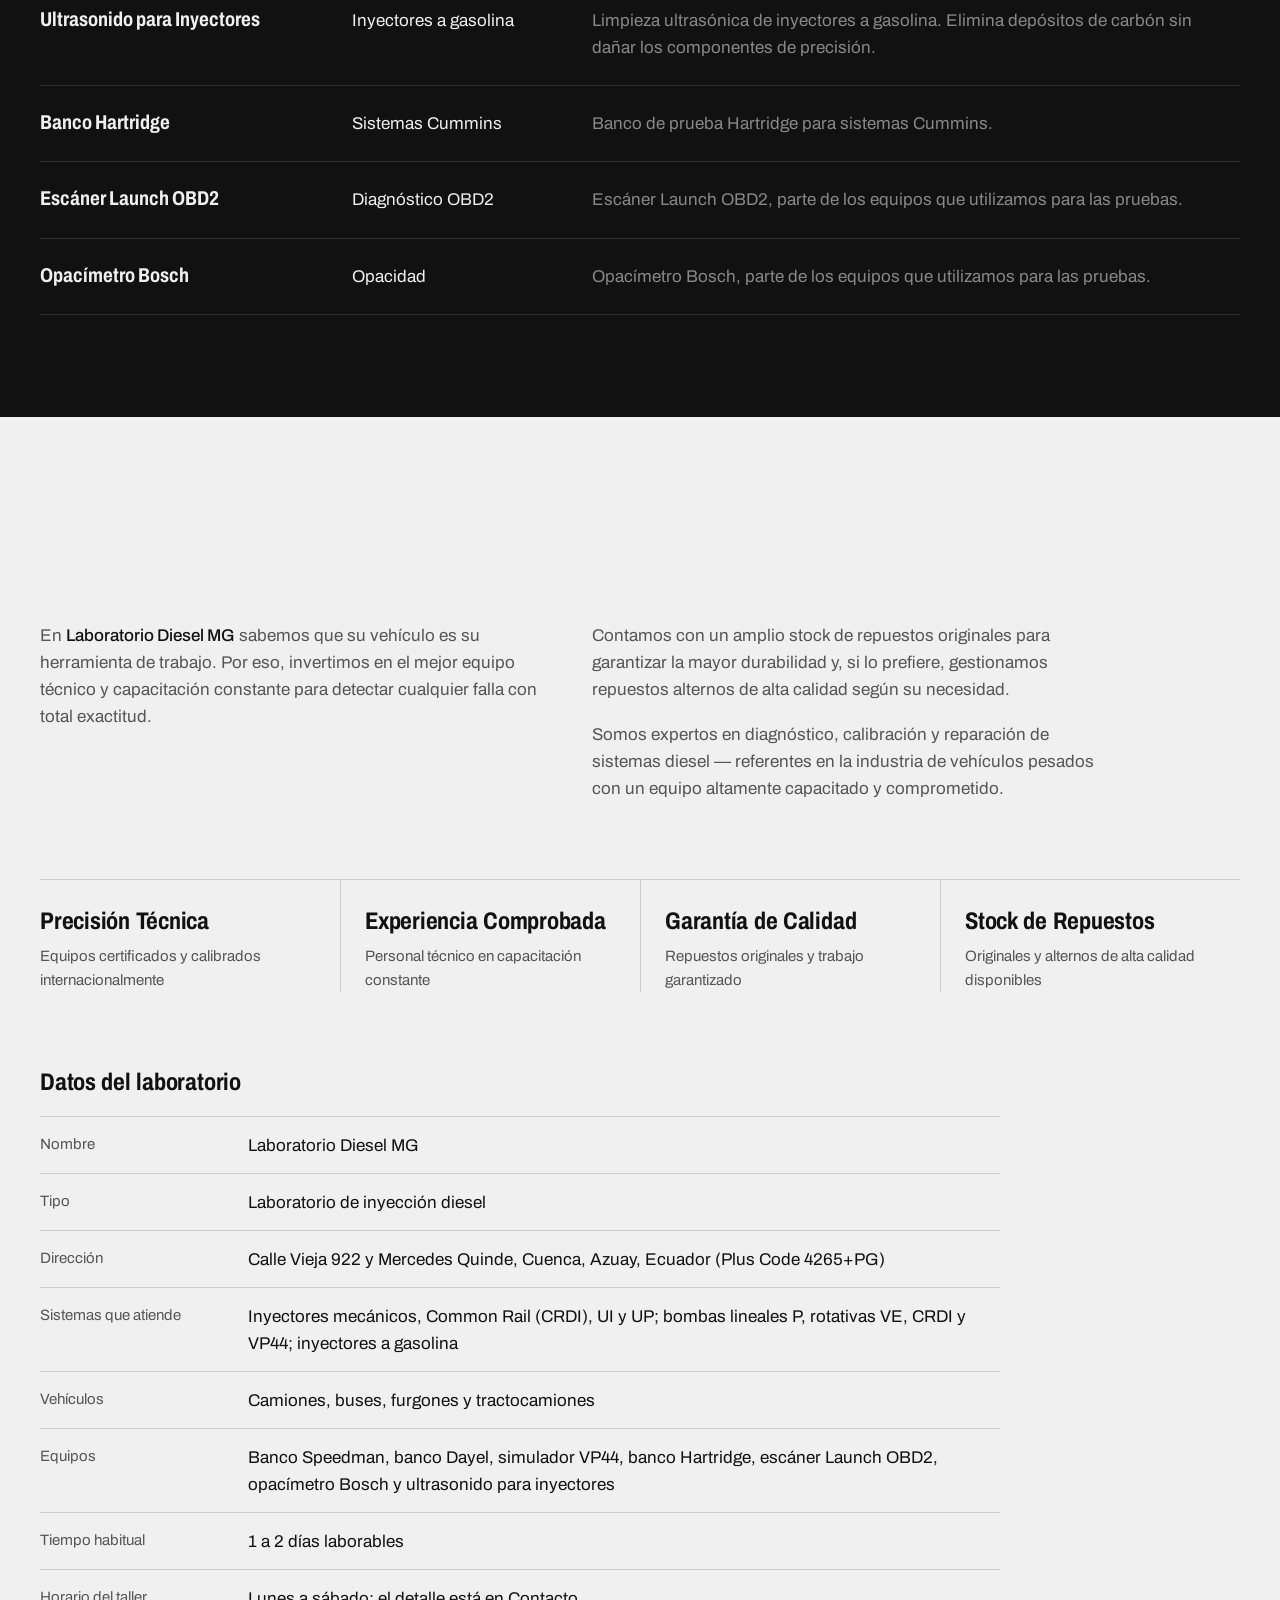
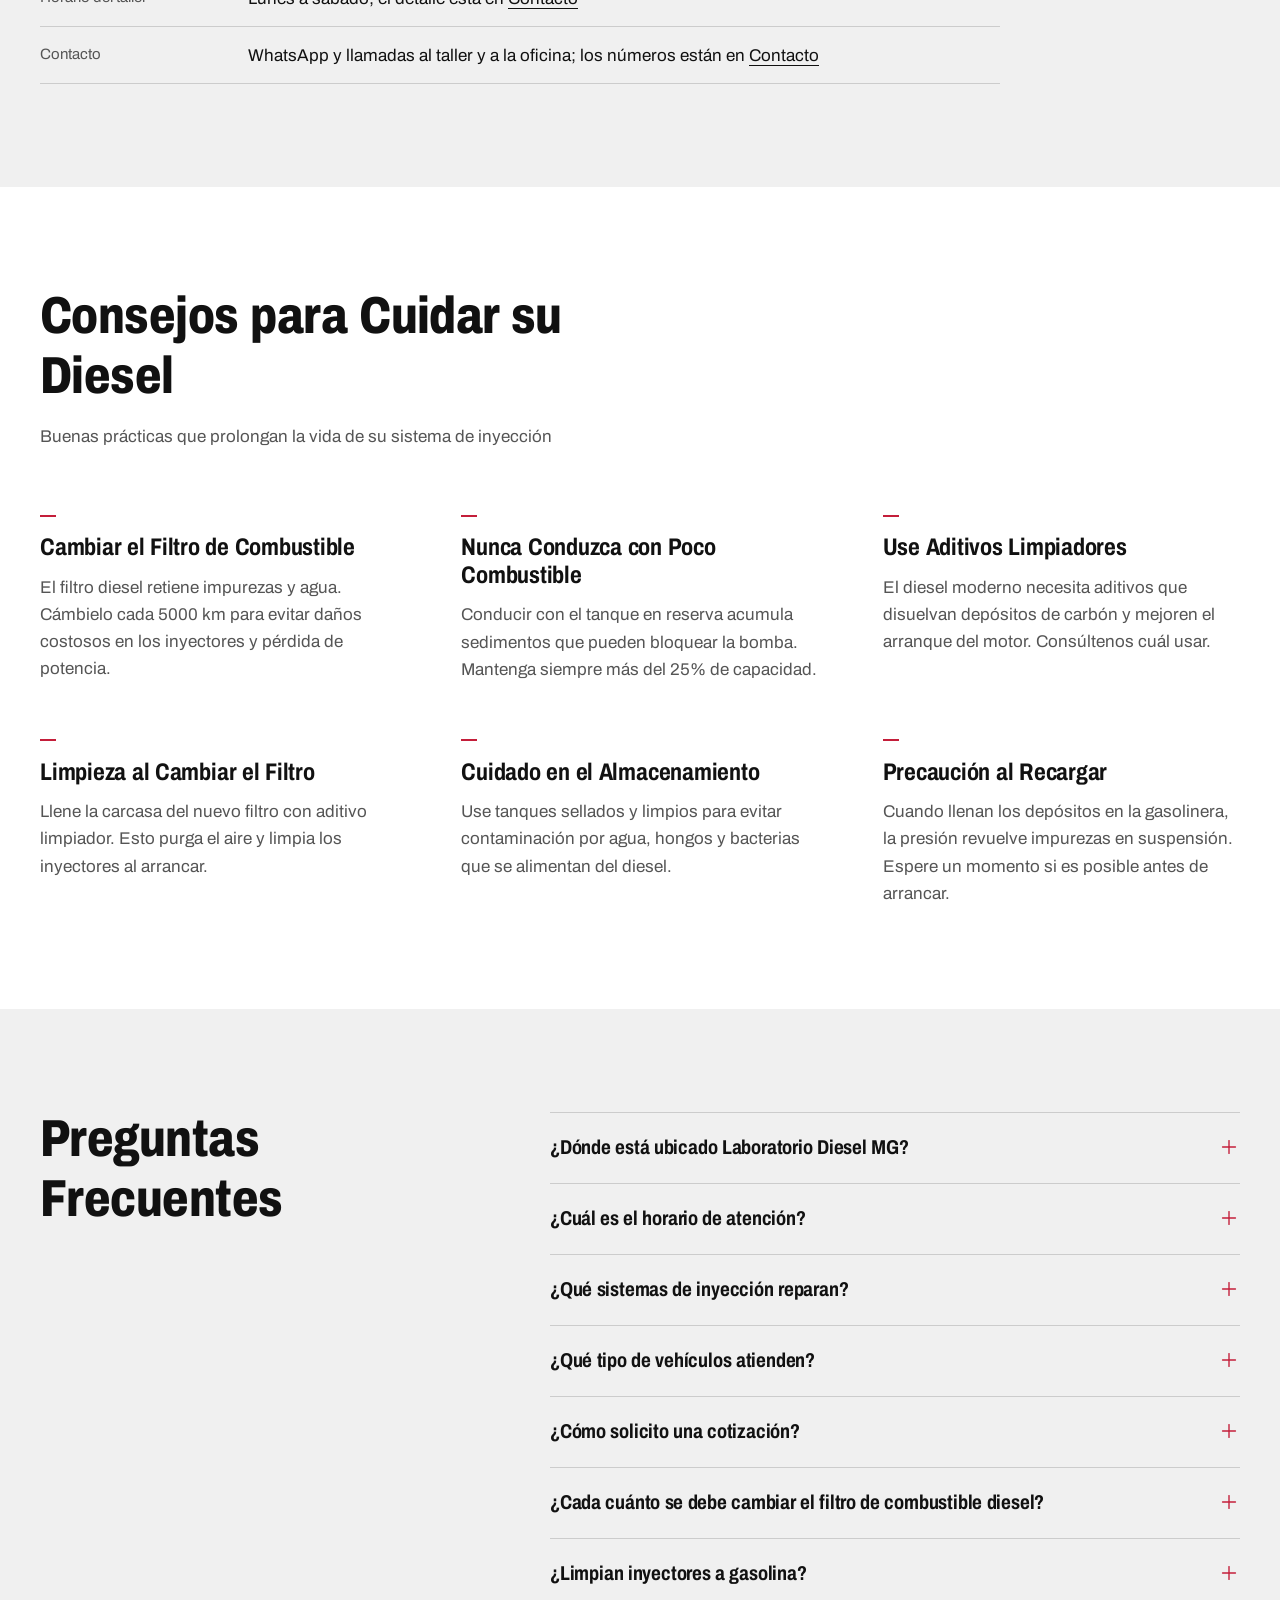
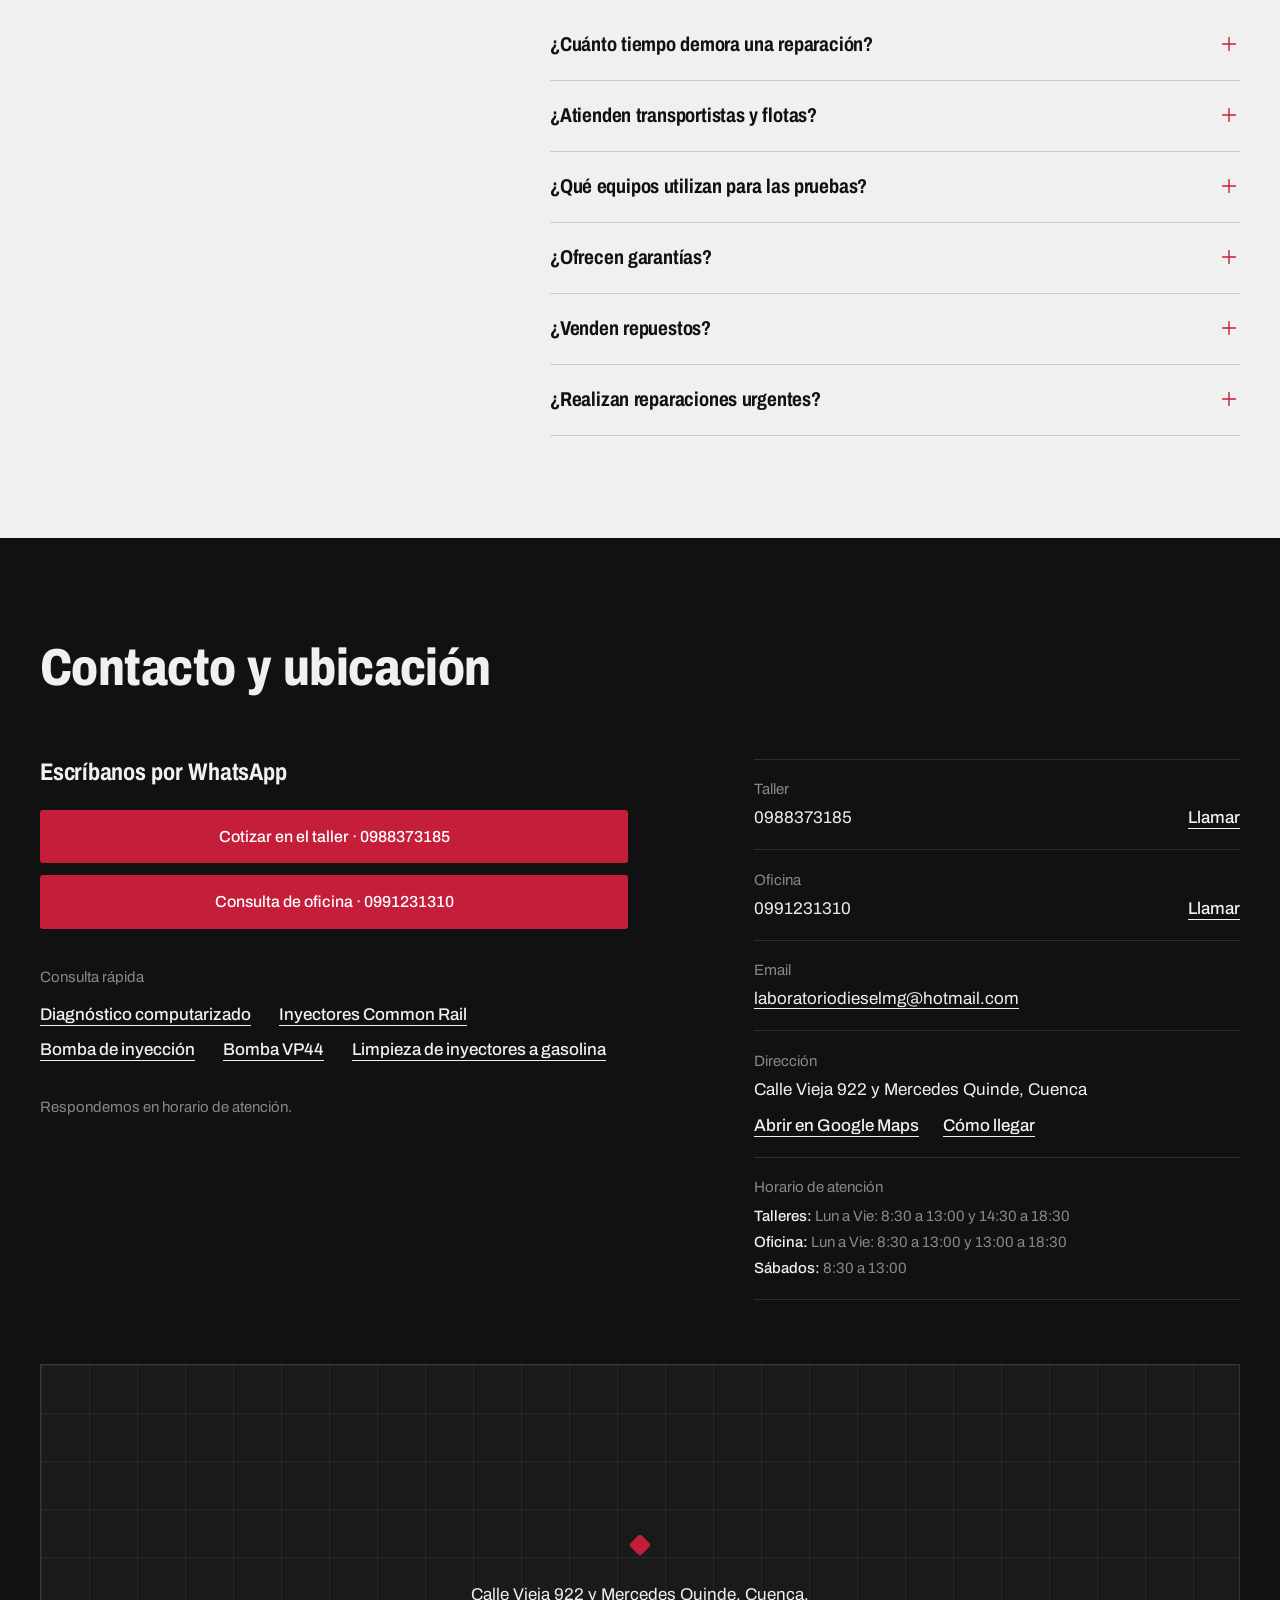
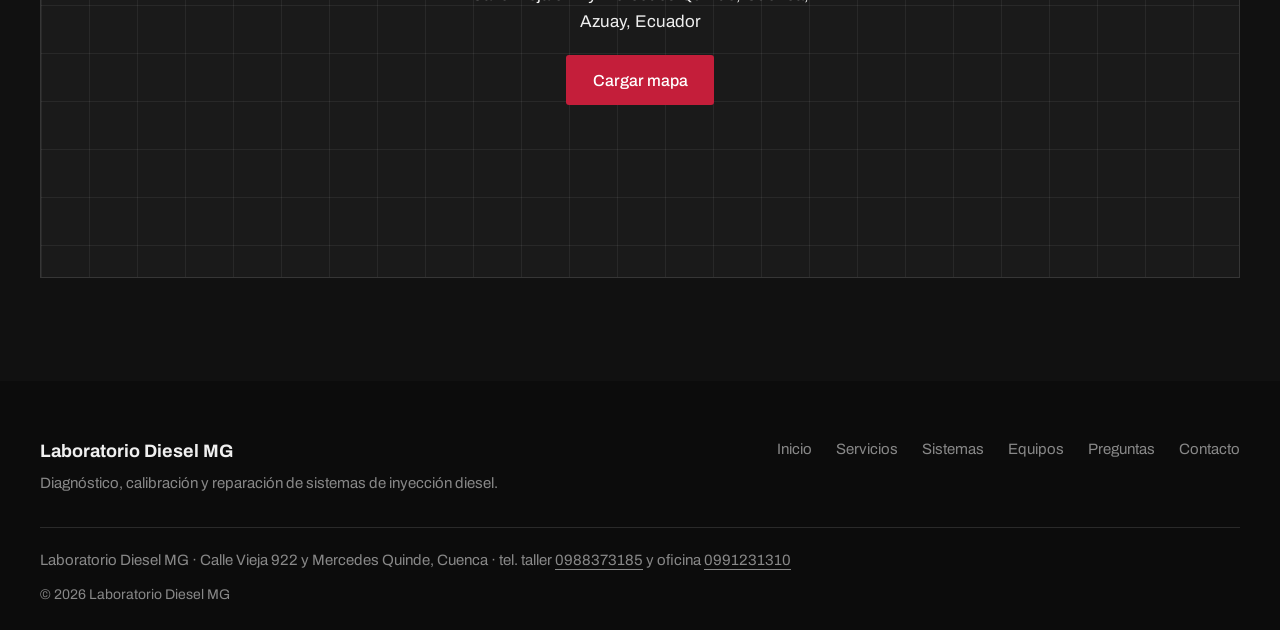
==== commit 9fd26a5e: "Fase 4: SEO local y GEO, paginas de servicio, FAQ, llms.txt, robots, sitemap, IndexNow, vercel Co-Au" ====
--- a/index.html
+++ b/index.html
@@ -5,7 +5,7 @@
     <meta name="viewport" content="width=device-width, initial-scale=1.0">
 
     <title>Laboratorio Diesel MG | Inyectores y Bombas Diesel en Cuenca</title>
-    <meta name="description" content="Diagnóstico computarizado, limpieza de inyectores Common Rail y reparación de bombas de inyección diesel en Cuenca. 10 años de experiencia.">
+    <meta name="description" content="Laboratorio Diesel MG en Cuenca (Calle Vieja y Mercedes Quinde): diagnóstico computarizado, inyectores Common Rail y bombas de inyección diesel.">
     <meta name="keywords" content="laboratorio diesel cuenca, inyectores diesel, bombas de inyeccion, diagnostico computarizado diesel, common rail cuenca, mecanica diesel azuay">
     <meta name="robots" content="index, follow">
     <meta name="theme-color" content="#111111">
@@ -13,8 +13,8 @@
     <!-- SEO local -->
     <meta name="geo.region" content="EC-A">
     <meta name="geo.placename" content="Cuenca, Azuay, Ecuador">
-    <meta name="geo.position" content="-2.88817;-79.01026">
-    <meta name="ICBM" content="-2.88817, -79.01026">
+    <meta name="geo.position" content="-2.8881689;-78.9912038">
+    <meta name="ICBM" content="-2.8881689, -78.9912038">
 
     <link rel="canonical" href="https://www.laboratoriodieselmg.com/">
 
@@ -67,7 +67,7 @@
         "https://www.laboratoriodieselmg.com/assets/og-image.jpg",
         "https://www.laboratoriodieselmg.com/assets/hero.webp"
       ],
-      "description": "Diagnóstico computarizado, limpieza y calibración de inyectores Common Rail y reparación de bombas de inyección diesel en Cuenca.",
+      "description": "Diagnóstico computarizado, limpieza y calibración de inyectores Common Rail y reparación de bombas de inyección diesel en Cuenca. Ubicación: Calle Vieja 922 y Mercedes Quinde (Plus Code 4265+PG).",
       "email": "laboratoriodieselmg@hotmail.com",
       "telephone": "+593988373185",
       "contactPoint": [
@@ -86,14 +86,15 @@
       ],
       "address": {
         "@type": "PostalAddress",
+        "streetAddress": "Calle Vieja 922 y Mercedes Quinde",
         "addressLocality": "Cuenca",
         "addressRegion": "Azuay",
         "addressCountry": "EC"
       },
       "geo": {
         "@type": "GeoCoordinates",
-        "latitude": -2.88817,
-        "longitude": -79.01026
+        "latitude": -2.8881689,
+        "longitude": -78.9912038
       },
       "hasMap": "https://maps.google.com/?cid=9914645970524642249",
       "openingHoursSpecification": [
@@ -187,6 +188,23 @@
             "description": "Inspección y mantenimiento de sistemas turboalimentados y demás componentes relacionados con el circuito de inyección y la puesta a tiempo del motor."
           }
         }
+      ],
+      "sameAs": [
+        "https://www.facebook.com/laboratoridieselmg/",
+        "https://maps.google.com/?cid=9914645970524642249"
+      ],
+      "knowsAbout": [
+        "Common Rail",
+        "CRDI",
+        "inyectores UI",
+        "inyectores UP",
+        "bomba VP44",
+        "bomba lineal P",
+        "bomba rotativa VE",
+        "inyectores piezoeléctricos",
+        "inyectores electromagnéticos",
+        "diagnóstico computarizado OBD2",
+        "opacidad"
       ]
     },
     {
@@ -204,7 +222,7 @@
       "@id": "https://www.laboratoriodieselmg.com/#webpage",
       "url": "https://www.laboratoriodieselmg.com/",
       "name": "Laboratorio Diesel MG | Inyectores y Bombas Diesel en Cuenca",
-      "description": "Diagnóstico computarizado, limpieza de inyectores Common Rail y reparación de bombas de inyección diesel en Cuenca. 10 años de experiencia.",
+      "description": "Laboratorio Diesel MG en Cuenca (Calle Vieja y Mercedes Quinde): diagnóstico computarizado, inyectores Common Rail y bombas de inyección diesel.",
       "inLanguage": "es-EC",
       "isPartOf": {
         "@id": "https://www.laboratoriodieselmg.com/#website"
@@ -272,6 +290,62 @@
           "acceptedAnswer": {
             "@type": "Answer",
             "text": "Dentro de nuestros horarios establecidos, realizamos todos los trabajos necesarios de forma eficiente para que su vehículo retorne a operación lo antes posible."
+          }
+        },
+        {
+          "@type": "Question",
+          "name": "¿Dónde está ubicado Laboratorio Diesel MG?",
+          "acceptedAnswer": {
+            "@type": "Answer",
+            "text": "Estamos en Calle Vieja 922 y Mercedes Quinde, Cuenca, Azuay, Ecuador (Plus Code 4265+PG). Puede abrir la ubicación en Google Maps o pedir indicaciones con Cómo llegar."
+          }
+        },
+        {
+          "@type": "Question",
+          "name": "¿Cuál es el horario de atención?",
+          "acceptedAnswer": {
+            "@type": "Answer",
+            "text": "Atendemos de lunes a sábado. El taller abre de lunes a viernes en la mañana y en la tarde, y los sábados en la mañana. El detalle por área está en la sección Contacto."
+          }
+        },
+        {
+          "@type": "Question",
+          "name": "¿Qué sistemas de inyección reparan?",
+          "acceptedAnswer": {
+            "@type": "Answer",
+            "text": "Inyectores mecánicos, Common Rail (CRDI), UI y UP; bombas lineales P, rotativas VE, CRDI y VP44; y limpieza de inyectores a gasolina."
+          }
+        },
+        {
+          "@type": "Question",
+          "name": "¿Qué tipo de vehículos atienden?",
+          "acceptedAnswer": {
+            "@type": "Answer",
+            "text": "Camiones, buses, furgones y tractocamiones. Atendemos al público en general."
+          }
+        },
+        {
+          "@type": "Question",
+          "name": "¿Cómo solicito una cotización?",
+          "acceptedAnswer": {
+            "@type": "Answer",
+            "text": "Escríbanos por WhatsApp al taller o a la oficina, o llámenos. Los números están en la sección Contacto."
+          }
+        },
+        {
+          "@type": "Question",
+          "name": "¿Cada cuánto se debe cambiar el filtro de combustible diesel?",
+          "acceptedAnswer": {
+            "@type": "Answer",
+            "text": "Cada 5000 km. El filtro diesel retiene impurezas y agua; cambiarlo a tiempo evita daños costosos en los inyectores y pérdida de potencia."
+          }
+        },
+        {
+          "@type": "Question",
+          "name": "¿Limpian inyectores a gasolina?",
+          "acceptedAnswer": {
+            "@type": "Answer",
+            "text": "Sí. Realizamos limpieza ultrasónica de inyectores a gasolina, que elimina depósitos de carbón sin dañar los componentes de precisión."
           }
         }
       ]
@@ -635,6 +709,69 @@
             <div class="faq-list">
                 <details class="faq-item" name="faq" data-line>
                     <summary class="faq-question">
+                        <h3>¿Dónde está ubicado Laboratorio Diesel MG?</h3>
+                        <span class="faq-icon" aria-hidden="true"><svg class="icon" aria-hidden="true" focusable="false"><use href="#i-plus"/></svg></span>
+                    </summary>
+                    <div class="faq-answer">
+                        <p>Estamos en Calle Vieja 922 y Mercedes Quinde, Cuenca, Azuay, Ecuador (Plus Code 4265+PG). Puede <a href="https://maps.google.com/?cid=9914645970524642249" target="_blank" rel="noopener noreferrer">abrir la ubicación en Google Maps</a> o pedir indicaciones con <a href="https://www.google.com/maps/dir/?api=1&amp;destination=-2.8881689,-78.9912038" target="_blank" rel="noopener noreferrer">Cómo llegar</a>.</p>
+                    </div>
+                </details>
+                <details class="faq-item" name="faq" data-line>
+                    <summary class="faq-question">
+                        <h3>¿Cuál es el horario de atención?</h3>
+                        <span class="faq-icon" aria-hidden="true"><svg class="icon" aria-hidden="true" focusable="false"><use href="#i-plus"/></svg></span>
+                    </summary>
+                    <div class="faq-answer">
+                        <p>Atendemos de lunes a sábado. El taller abre de lunes a viernes en la mañana y en la tarde, y los sábados en la mañana. El detalle por área está en la sección <a href="#contacto">Contacto</a>.</p>
+                    </div>
+                </details>
+                <details class="faq-item" name="faq" data-line>
+                    <summary class="faq-question">
+                        <h3>¿Qué sistemas de inyección reparan?</h3>
+                        <span class="faq-icon" aria-hidden="true"><svg class="icon" aria-hidden="true" focusable="false"><use href="#i-plus"/></svg></span>
+                    </summary>
+                    <div class="faq-answer">
+                        <p>Inyectores mecánicos, Common Rail (CRDI), UI y UP; bombas lineales P, rotativas VE, CRDI y VP44; y limpieza de inyectores a gasolina.</p>
+                    </div>
+                </details>
+                <details class="faq-item" name="faq" data-line>
+                    <summary class="faq-question">
+                        <h3>¿Qué tipo de vehículos atienden?</h3>
+                        <span class="faq-icon" aria-hidden="true"><svg class="icon" aria-hidden="true" focusable="false"><use href="#i-plus"/></svg></span>
+                    </summary>
+                    <div class="faq-answer">
+                        <p>Camiones, buses, furgones y tractocamiones. Atendemos al público en general.</p>
+                    </div>
+                </details>
+                <details class="faq-item" name="faq" data-line>
+                    <summary class="faq-question">
+                        <h3>¿Cómo solicito una cotización?</h3>
+                        <span class="faq-icon" aria-hidden="true"><svg class="icon" aria-hidden="true" focusable="false"><use href="#i-plus"/></svg></span>
+                    </summary>
+                    <div class="faq-answer">
+                        <p>Escríbanos por WhatsApp al taller o a la oficina, o llámenos. Los números y los botones de WhatsApp están en la sección <a href="#contacto">Contacto</a>.</p>
+                    </div>
+                </details>
+                <details class="faq-item" name="faq" data-line>
+                    <summary class="faq-question">
+                        <h3>¿Cada cuánto se debe cambiar el filtro de combustible diesel?</h3>
+                        <span class="faq-icon" aria-hidden="true"><svg class="icon" aria-hidden="true" focusable="false"><use href="#i-plus"/></svg></span>
+                    </summary>
+                    <div class="faq-answer">
+                        <p>Cada 5000 km. El filtro diesel retiene impurezas y agua; cambiarlo a tiempo evita daños costosos en los inyectores y pérdida de potencia.</p>
+                    </div>
+                </details>
+                <details class="faq-item" name="faq" data-line>
+                    <summary class="faq-question">
+                        <h3>¿Limpian inyectores a gasolina?</h3>
+                        <span class="faq-icon" aria-hidden="true"><svg class="icon" aria-hidden="true" focusable="false"><use href="#i-plus"/></svg></span>
+                    </summary>
+                    <div class="faq-answer">
+                        <p>Sí. Realizamos limpieza ultrasónica de inyectores a gasolina, que elimina depósitos de carbón sin dañar los componentes de precisión.</p>
+                    </div>
+                </details>
+                <details class="faq-item" name="faq" data-line>
+                    <summary class="faq-question">
                         <h3>¿Cuánto tiempo demora una reparación?</h3>
                         <span class="faq-icon" aria-hidden="true"><svg class="icon" aria-hidden="true" focusable="false"><use href="#i-plus"/></svg></span>
                     </summary>
--- a/css/styles.css
+++ b/css/styles.css
@@ -499,6 +499,29 @@
 .footer-nav a { text-decoration: none; }
 @media (hover: hover) and (pointer: fine) { .footer a:hover { color: var(--white); } }
 .footer a:focus-visible { color: var(--white); }
+
+/* ---------- Páginas de servicio ---------- */
+
+.page-hero { padding-block: clamp(3rem, 6vw, 5.5rem); }
+.page-hero h1 { max-width: 20ch; margin-bottom: 1.5rem; }
+.crumbs { margin-bottom: 2rem; font-size: .9375rem; color: var(--steel); }
+.crumbs ol { display: flex; flex-wrap: wrap; gap: .25rem .6rem; }
+.crumbs li + li::before { content: "/"; margin-right: .6rem; color: var(--steel); }
+.crumbs a { text-underline-offset: .25em; }
+.crumbs [aria-current] { color: var(--paper); }
+@media (hover: hover) and (pointer: fine) { .crumbs a:hover { color: var(--paper); } }
+
+.prose-block { display: grid; grid-template-columns: repeat(12, minmax(0, 1fr)); column-gap: var(--col-gap); padding-block: 2.25rem; border-top: 1px solid var(--line); }
+.prose-block:last-child { border-bottom: 1px solid var(--line); }
+.prose-block h2 { grid-column: 1 / 5; font-size: clamp(1.375rem, 1.1rem + .9vw, 1.75rem); line-height: 1.15; }
+.prose-body { grid-column: 6 / 13; }
+.prose-body p { color: var(--c-muted); }
+.prose-body p + p, .prose-body p + .prose-list, .prose-list + p { margin-top: 1rem; }
+.prose-list li { position: relative; padding-left: 1.25rem; color: var(--c-muted); }
+.prose-list li + li { margin-top: .35rem; }
+.prose-list li::before { content: ""; position: absolute; left: 0; top: .8em; width: 8px; height: 2px; background: var(--red); }
+
+.page-cta .hero__actions { margin-top: 0; }
 
 /* ---------- WhatsApp flotante (única forma circular) ---------- */
 
@@ -606,6 +629,8 @@
     .service-row p, .service-link { grid-column: 1 / -1; }
     .tips-list { grid-template-columns: repeat(2, minmax(0, 1fr)); }
 
+    .prose-block h2, .prose-body { grid-column: 1 / -1; }
+    .prose-block h2 { margin-bottom: .75rem; }
     .faq-layout { display: block; }
     .faq-layout h2 { margin-bottom: 2.5rem; }
     .contact-grid { display: block; }
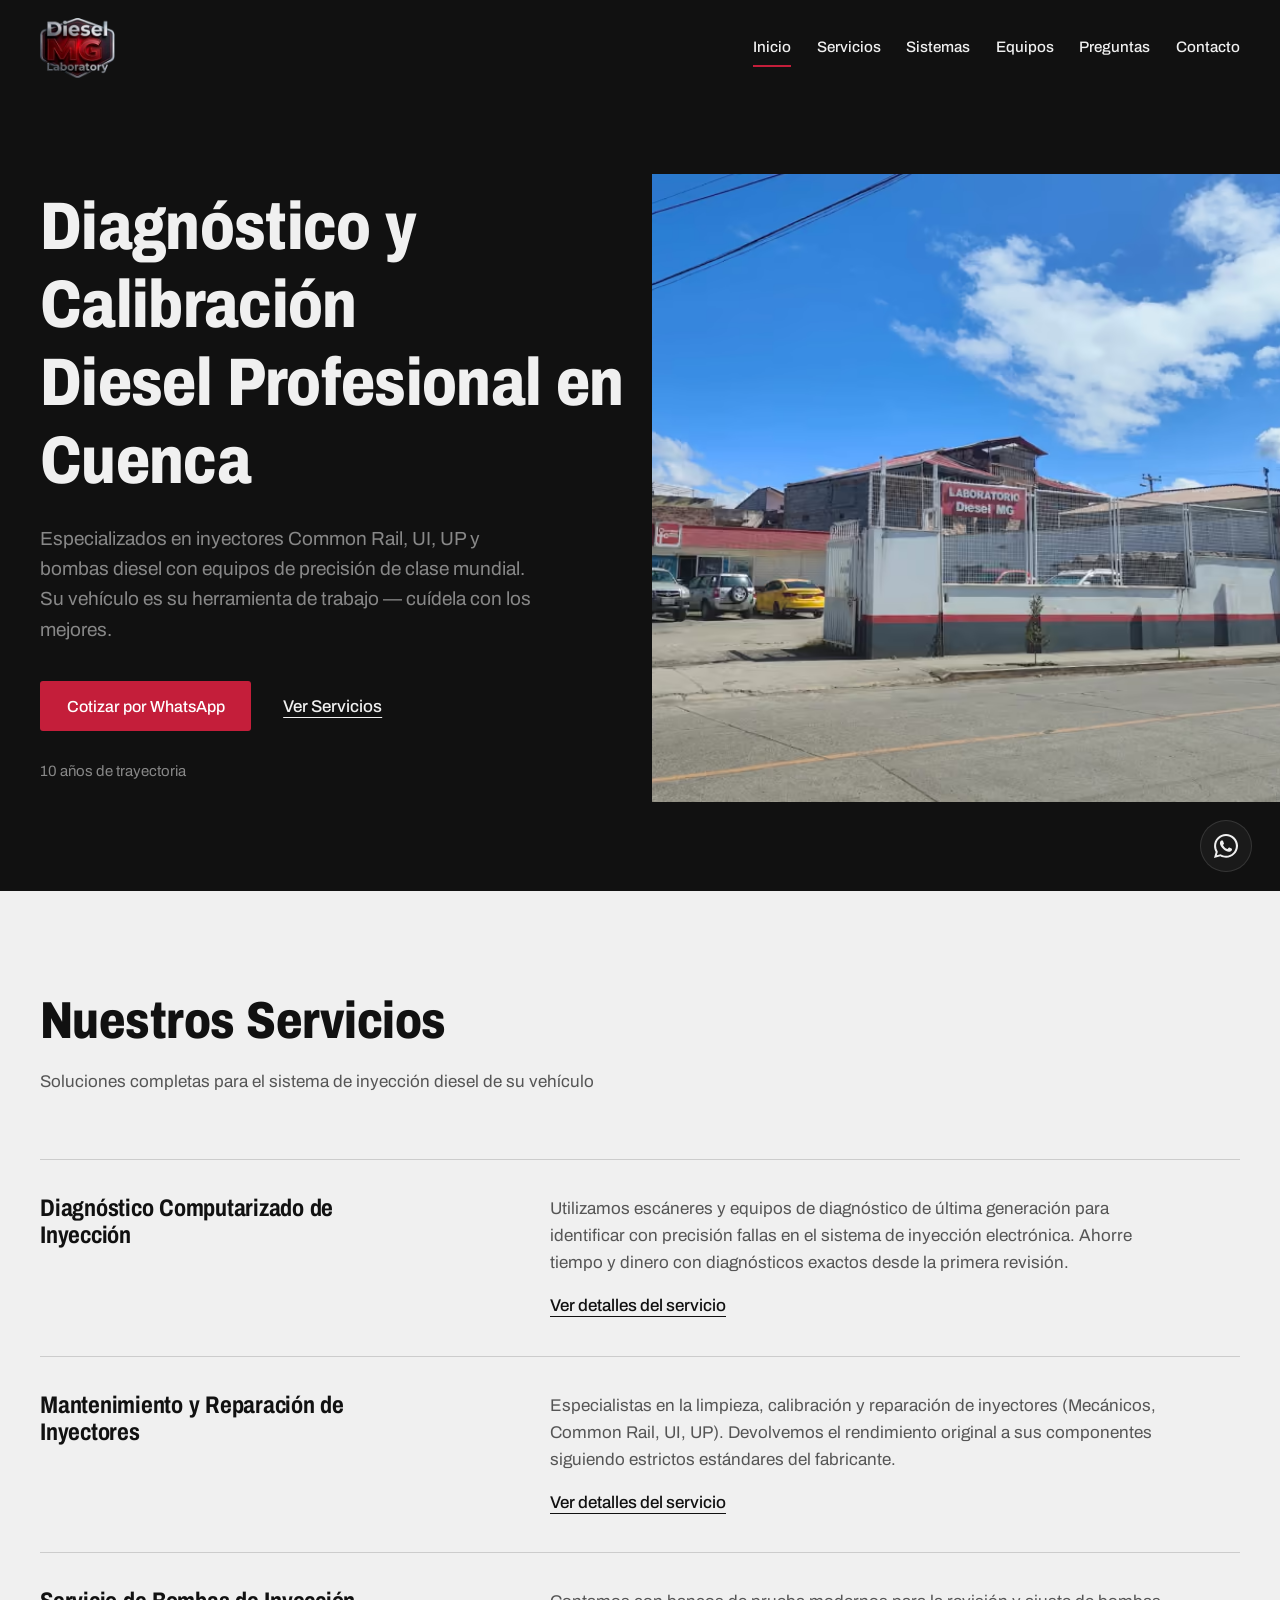
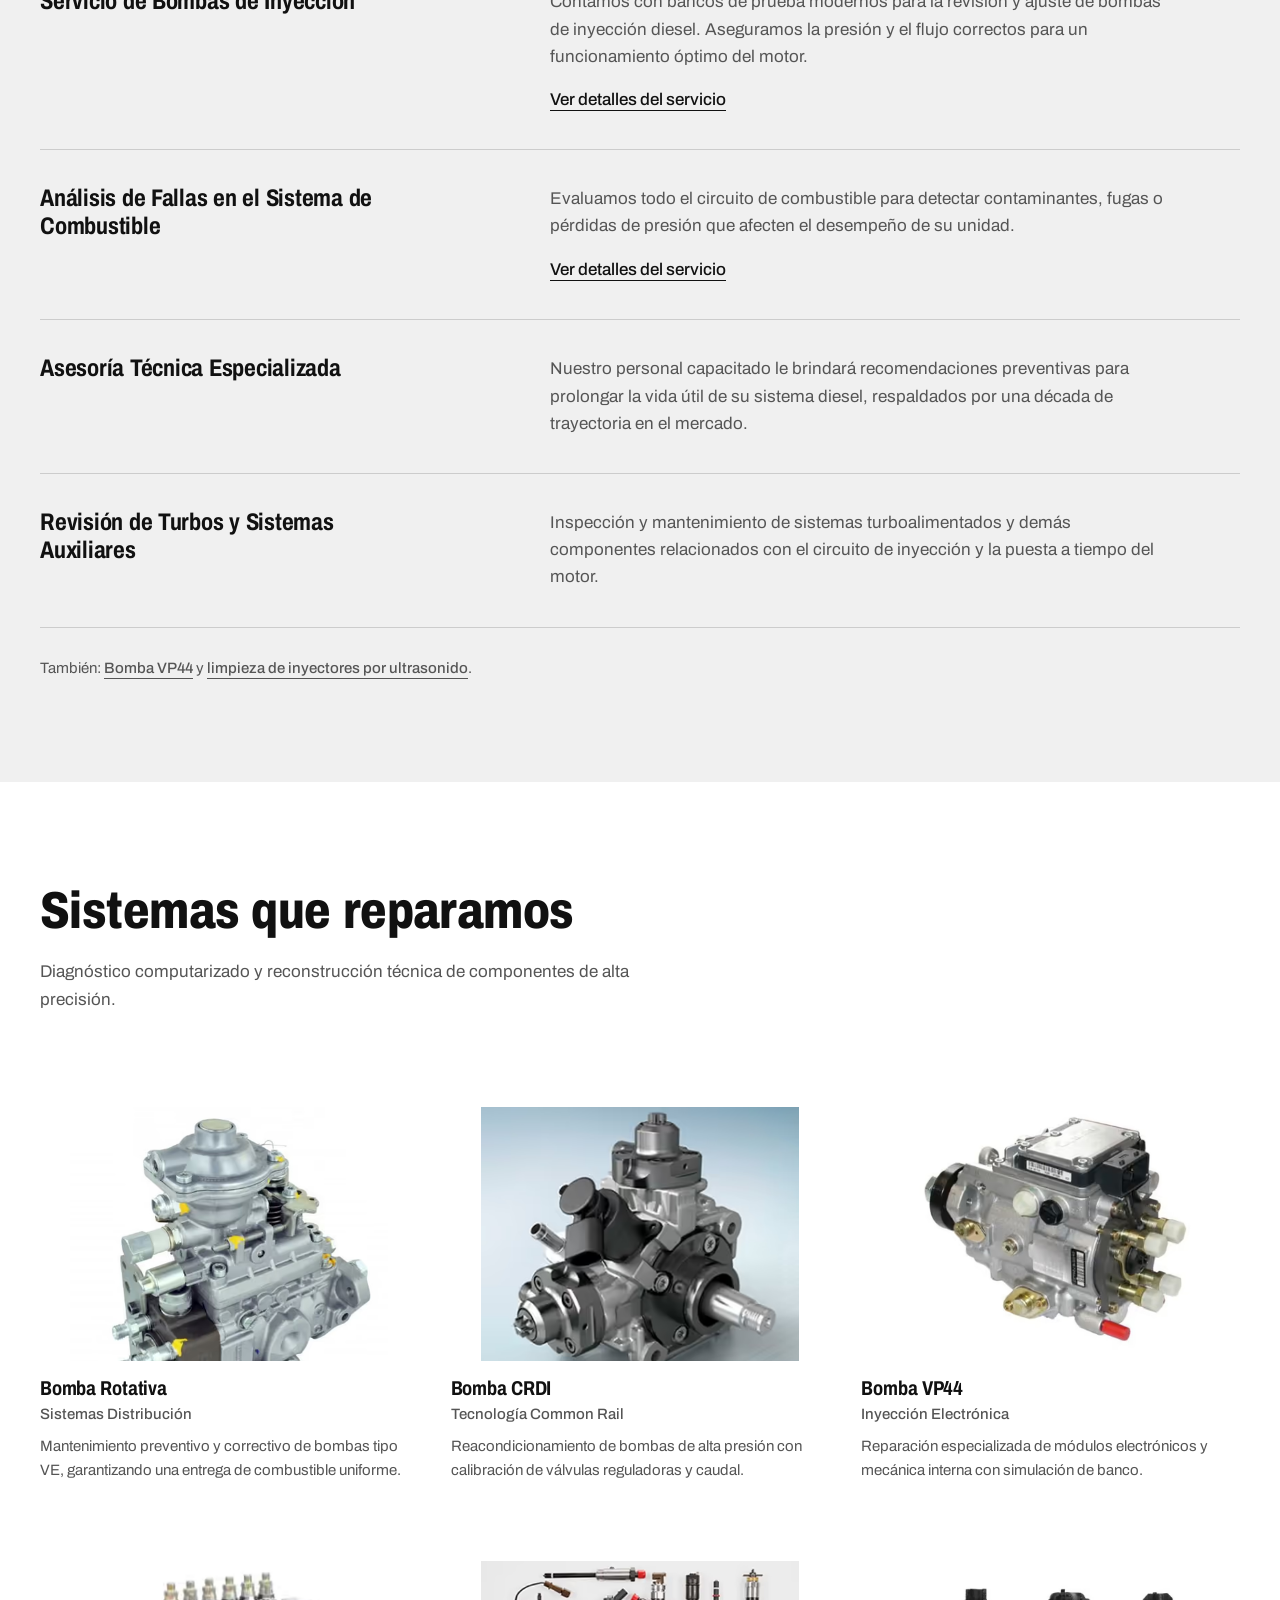
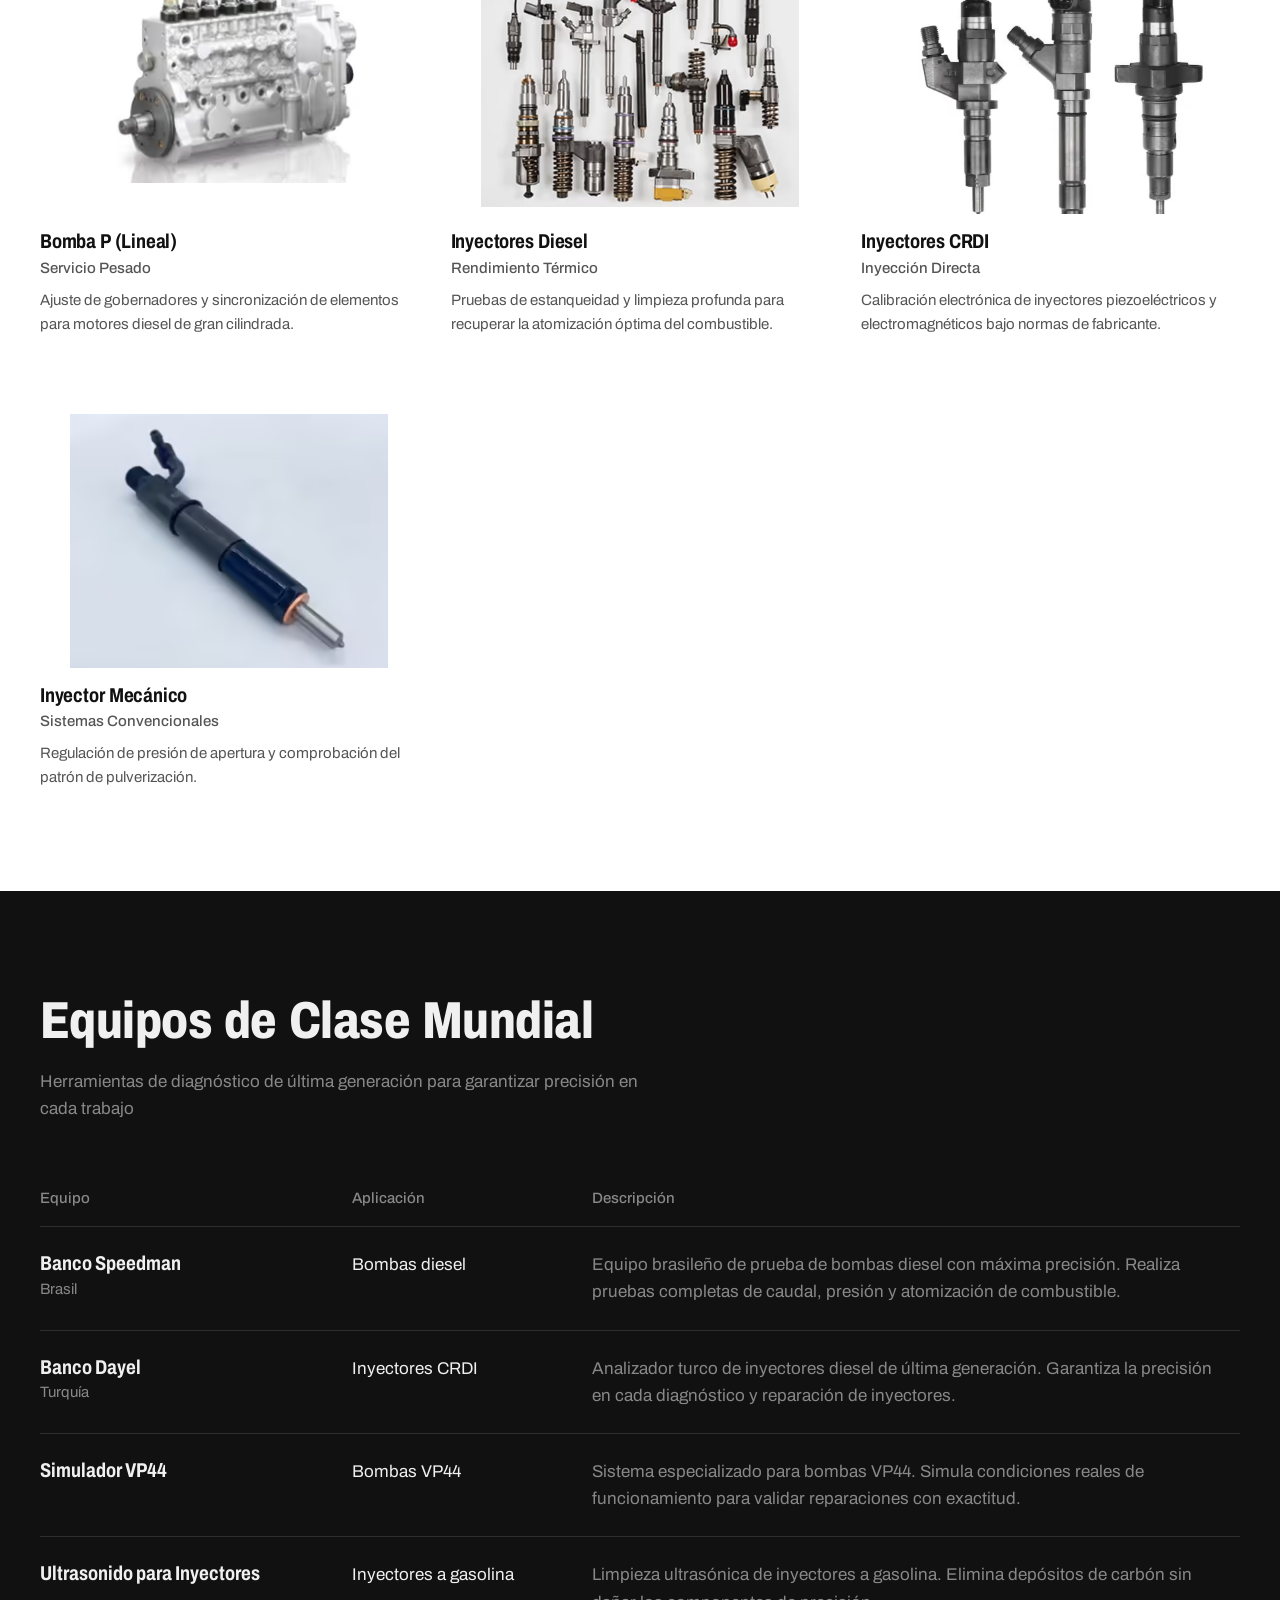
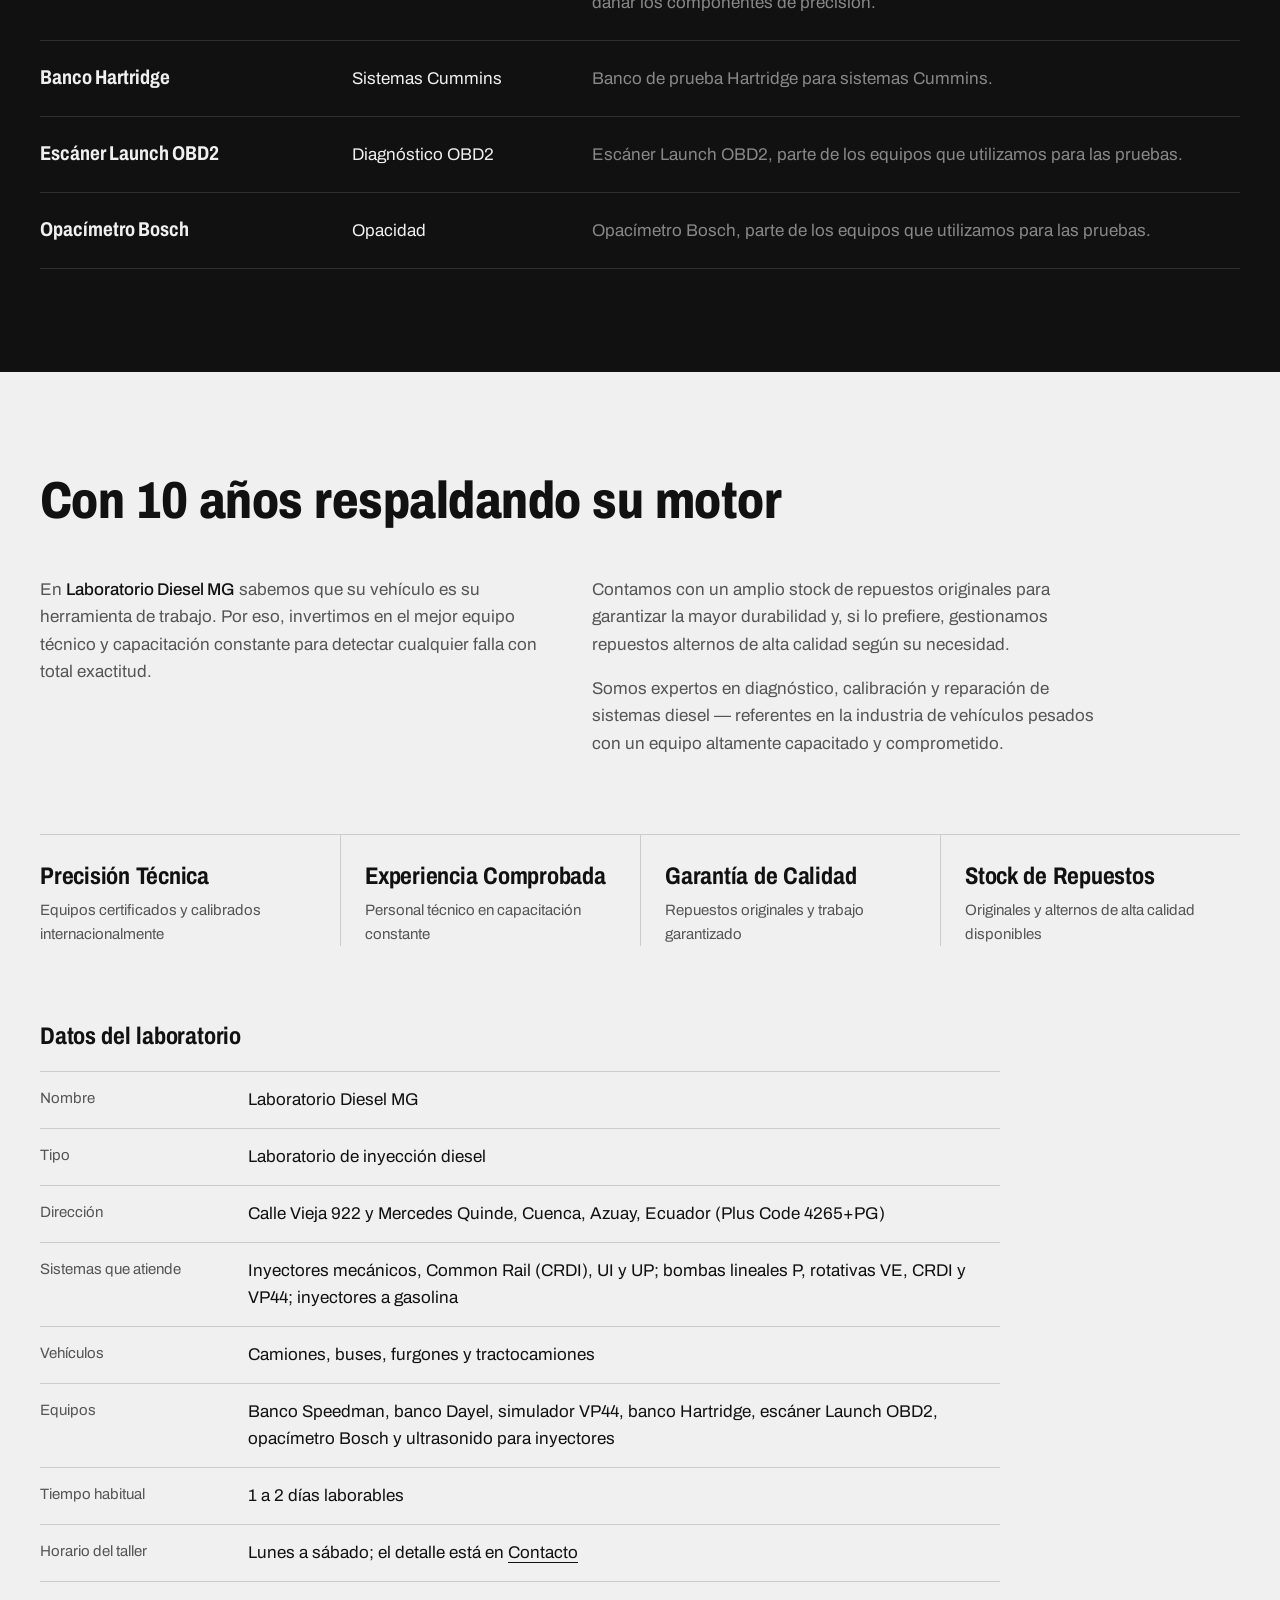
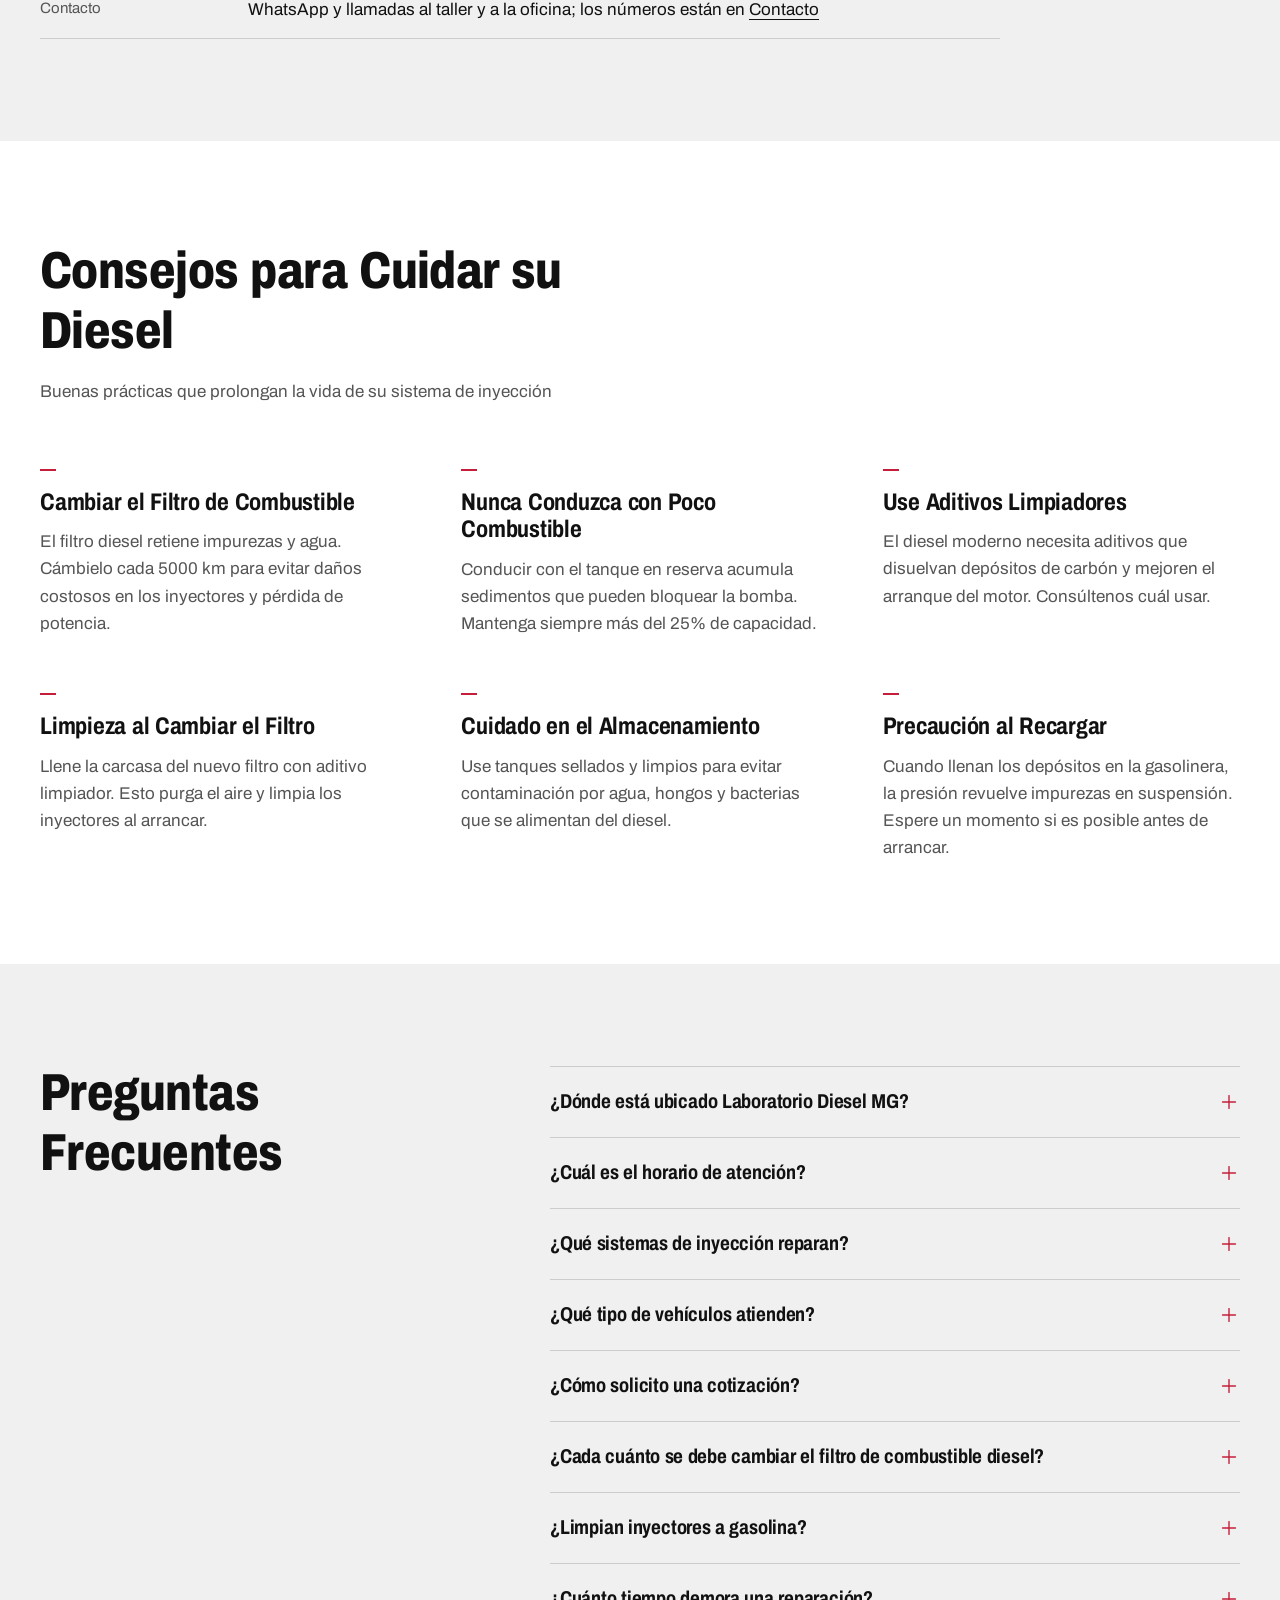
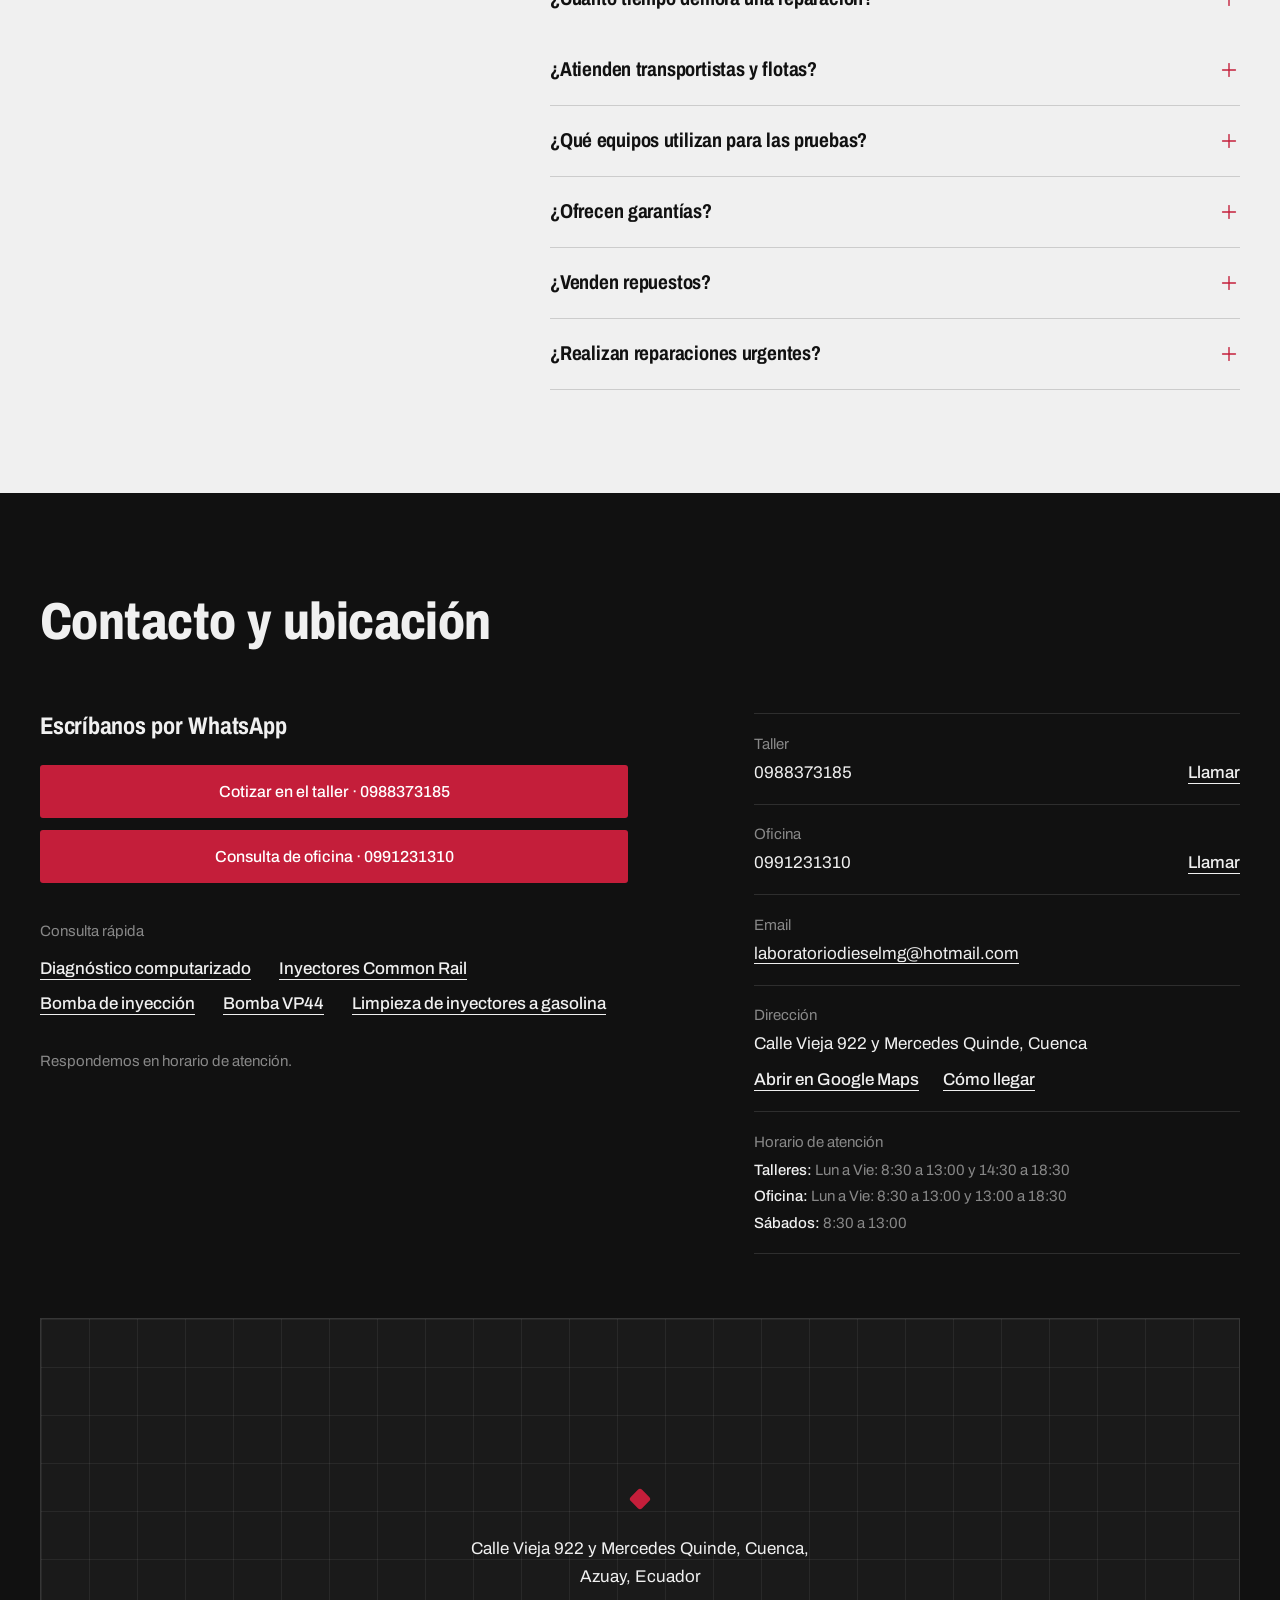
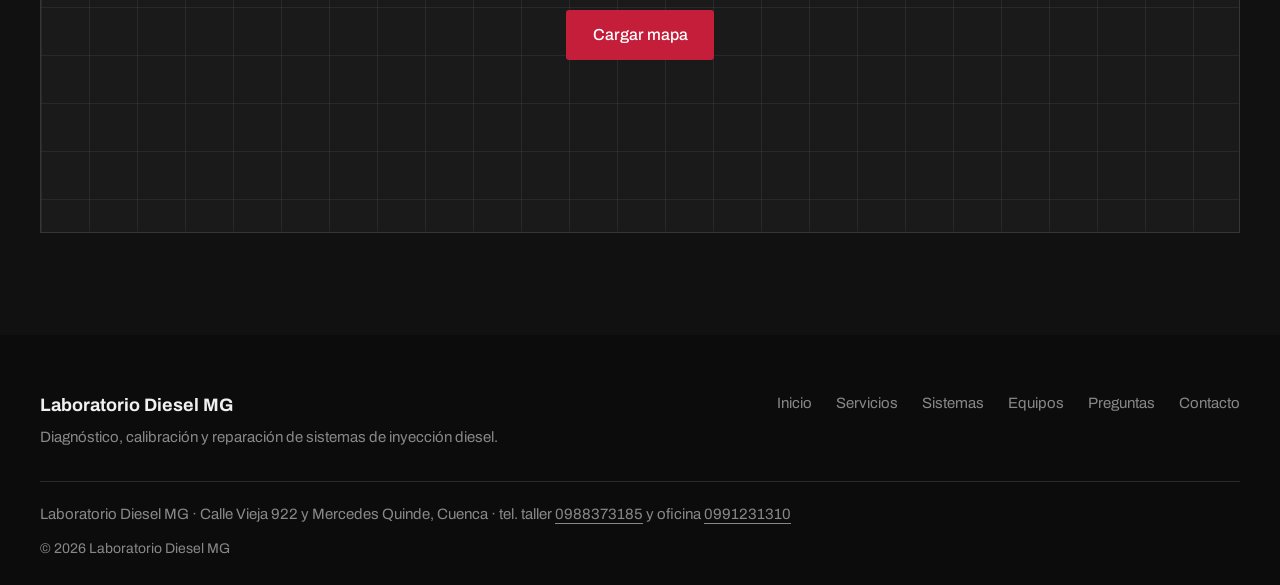
==== commit 1fc875be: "Hero: quita la franja de datos y deja solo '10 años de trayectoria' Co-Authored-By: Claude Sonnet 5." ====
--- a/index.html
+++ b/index.html
@@ -405,12 +405,7 @@
                     <a href="https://wa.me/593988373185?text=Hola%2C%20me%20gustar%C3%ADa%20cotizar%20un%20servicio%20diesel." class="btn btn-primary" target="_blank" rel="noopener noreferrer">Cotizar por WhatsApp</a>
                     <a href="#servicios" class="link-underline">Ver Servicios</a>
                 </div>
-                <dl class="hero__facts" data-hero-facts>
-                    <div><dt>1 a 2 días laborables</dt><dd>tiempo habitual de reparación</dd></div>
-                    <div><dt>Common Rail, UI, UP, VP44</dt><dd>bombas lineales y rotativas</dd></div>
-                    <div><dt>Lunes a sábado</dt><dd>taller en Cuenca</dd></div>
-                </dl>
-                <p class="hero__note" data-hero-facts>10 años de trayectoria</p>
+                <p class="hero__note" data-hero-cta>10 años de trayectoria</p>
             </div>
 
             <div class="hero__media">
--- a/css/styles.css
+++ b/css/styles.css
@@ -75,7 +75,7 @@
 
 img, picture, svg { display: block; max-width: 100%; }
 img { height: auto; }
-ul { list-style: none; }
+ul, ol { list-style: none; }
 a { color: inherit; }
 button, input, select, textarea { font: inherit; color: inherit; }
 button { cursor: pointer; }
@@ -283,11 +283,6 @@
 .hero h1 { margin-bottom: 1.75rem; }
 .hero__lead { color: var(--steel); font-size: 1.1875rem; max-width: 46ch; }
 .hero__actions { display: flex; flex-wrap: wrap; align-items: center; gap: 1rem 2rem; margin-top: 2.25rem; }
-.hero__facts { display: grid; grid-template-columns: repeat(3, auto); justify-content: start; margin-top: 2.5rem; }
-.hero__facts div { padding-inline: 1.25rem; border-left: 1px solid var(--line); }
-.hero__facts div:first-child { padding-left: 0; border-left: 0; }
-.hero__facts dt { color: var(--paper); font-weight: 600; font-size: .9375rem; line-height: 1.3; }
-.hero__facts dd { margin-top: .2rem; color: var(--steel); font-size: .875rem; line-height: 1.4; }
 .hero__note { margin-top: 1.75rem; font-size: .9375rem; color: var(--steel); }
 
 /* La foto sangra hasta el borde derecho de la ventana */
@@ -577,7 +572,6 @@
 
     .js .hero__media { animation: clip-left 1000ms var(--ease-in-out) backwards; }
     .js [data-hero-cta] { animation: cta-in 400ms var(--ease-out) 300ms backwards; }
-    .js [data-hero-facts] { animation: cta-in 400ms var(--ease-out) 450ms backwards; }
 
     /* Fotos al entrar en vista */
     .js [data-photo]:not(.is-visible) { clip-path: inset(0 0 100% 0); }
@@ -600,7 +594,6 @@
     .js [data-photo].is-visible,
     .js [data-row].is-visible,
     .js [data-hero-cta],
-    .js [data-hero-facts] { animation: fade 200ms linear backwards; }
     .site-header, .site-header.is-scrolled, .logo, .site-header.is-scrolled .logo { transform: none; }
     .btn:active, .wa-float:active { transform: none; }
     .nav-links a::after, .nav-links a:hover::after { transform: scaleX(1); opacity: 0; transition: opacity .2s linear; }
@@ -649,10 +642,7 @@
     .about-strip li, .about-strip li:nth-child(odd) { padding: 1.25rem 0; border-left: 0; border-top: 1px solid var(--line); }
     .about-strip li:first-child { border-top: 0; }
     .gallery-grid { grid-template-columns: minmax(0, 1fr); }
-    .hero__facts { grid-template-columns: minmax(0, 1fr); }
-    .hero__facts div, .hero__facts div:first-child { flex: 1 1 100%; padding: .9rem 0; border-left: 0; border-top: 1px solid var(--line); }
-    .hero__facts div:first-child { border-top: 0; padding-top: 0; }
-    .lab-facts dl > div { grid-template-columns: minmax(0, 1fr); gap: .15rem; }
+                .lab-facts dl > div { grid-template-columns: minmax(0, 1fr); gap: .15rem; }
     .equip-table thead { display: none; }
     .equip-table, .equip-table tbody, .equip-table tr, .equip-table th, .equip-table td { display: block; width: auto; }
     .equip-table tbody tr { padding-block: 1.25rem; }
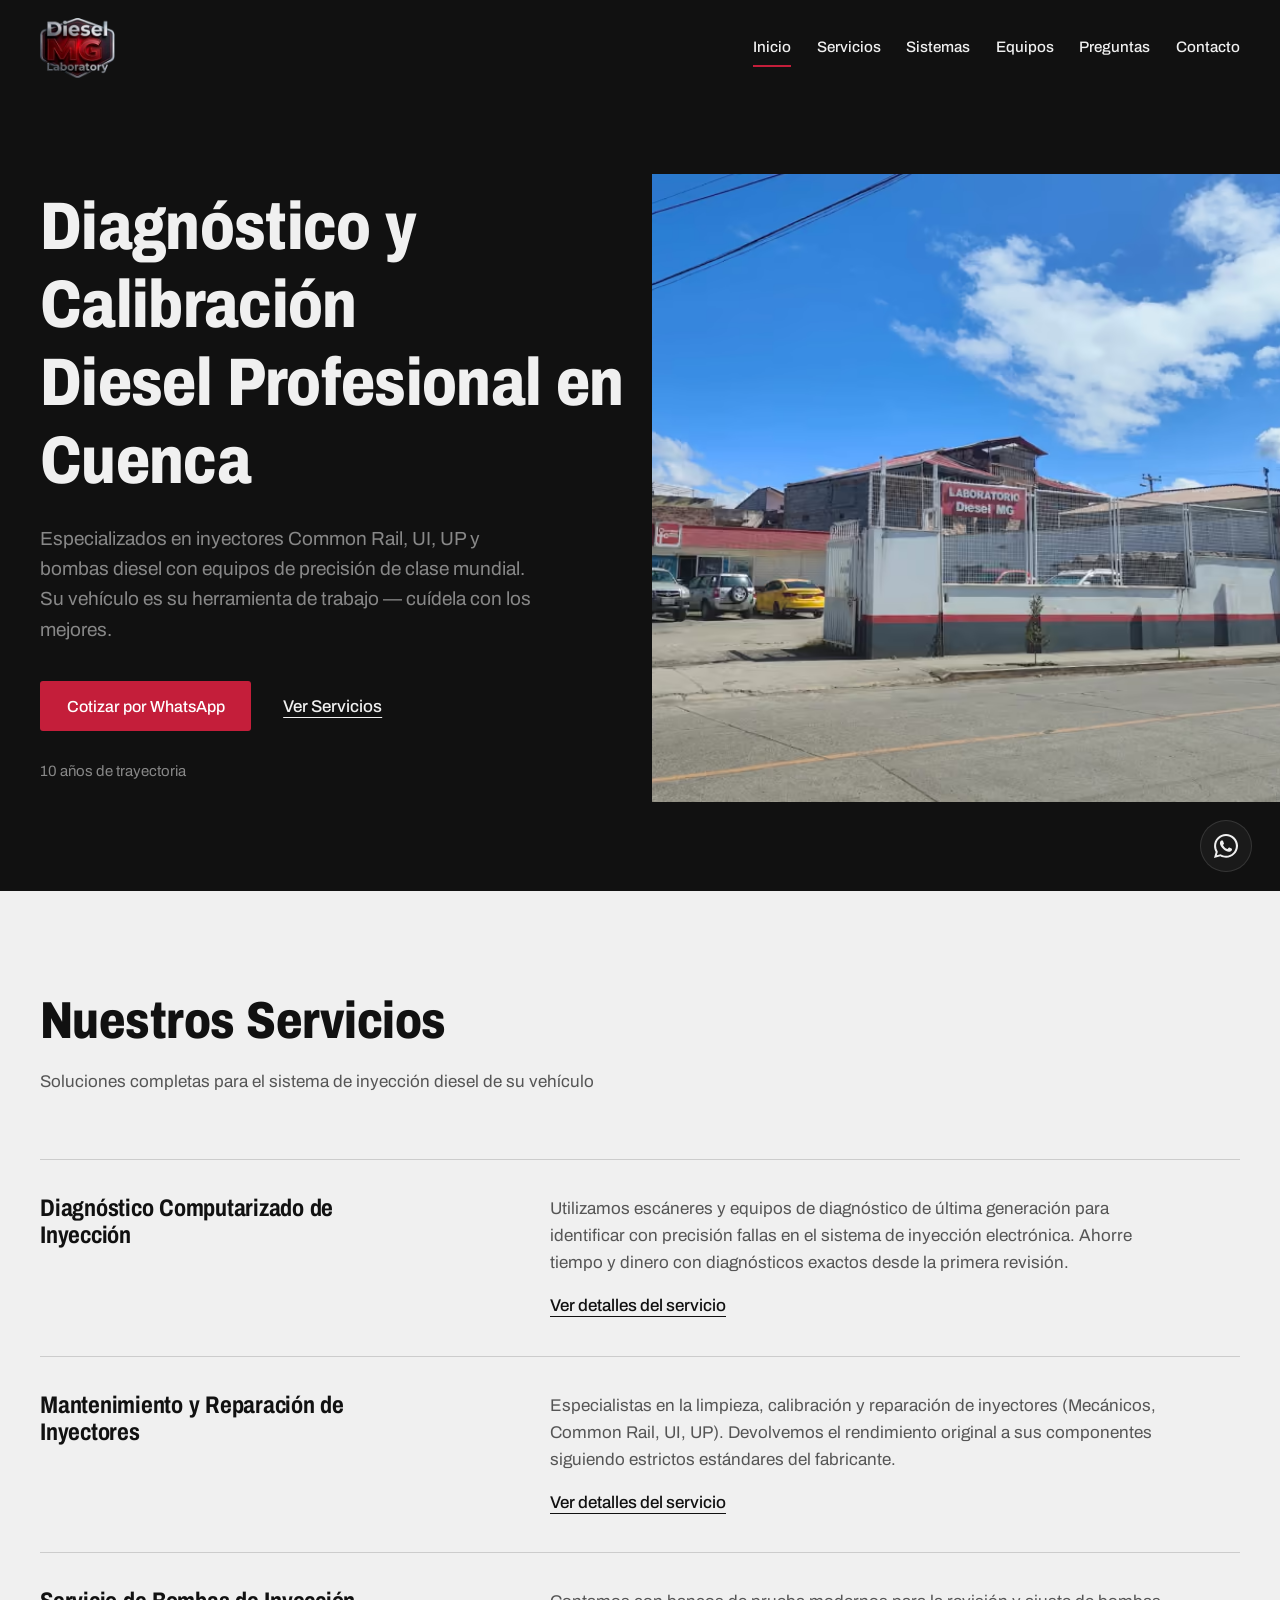
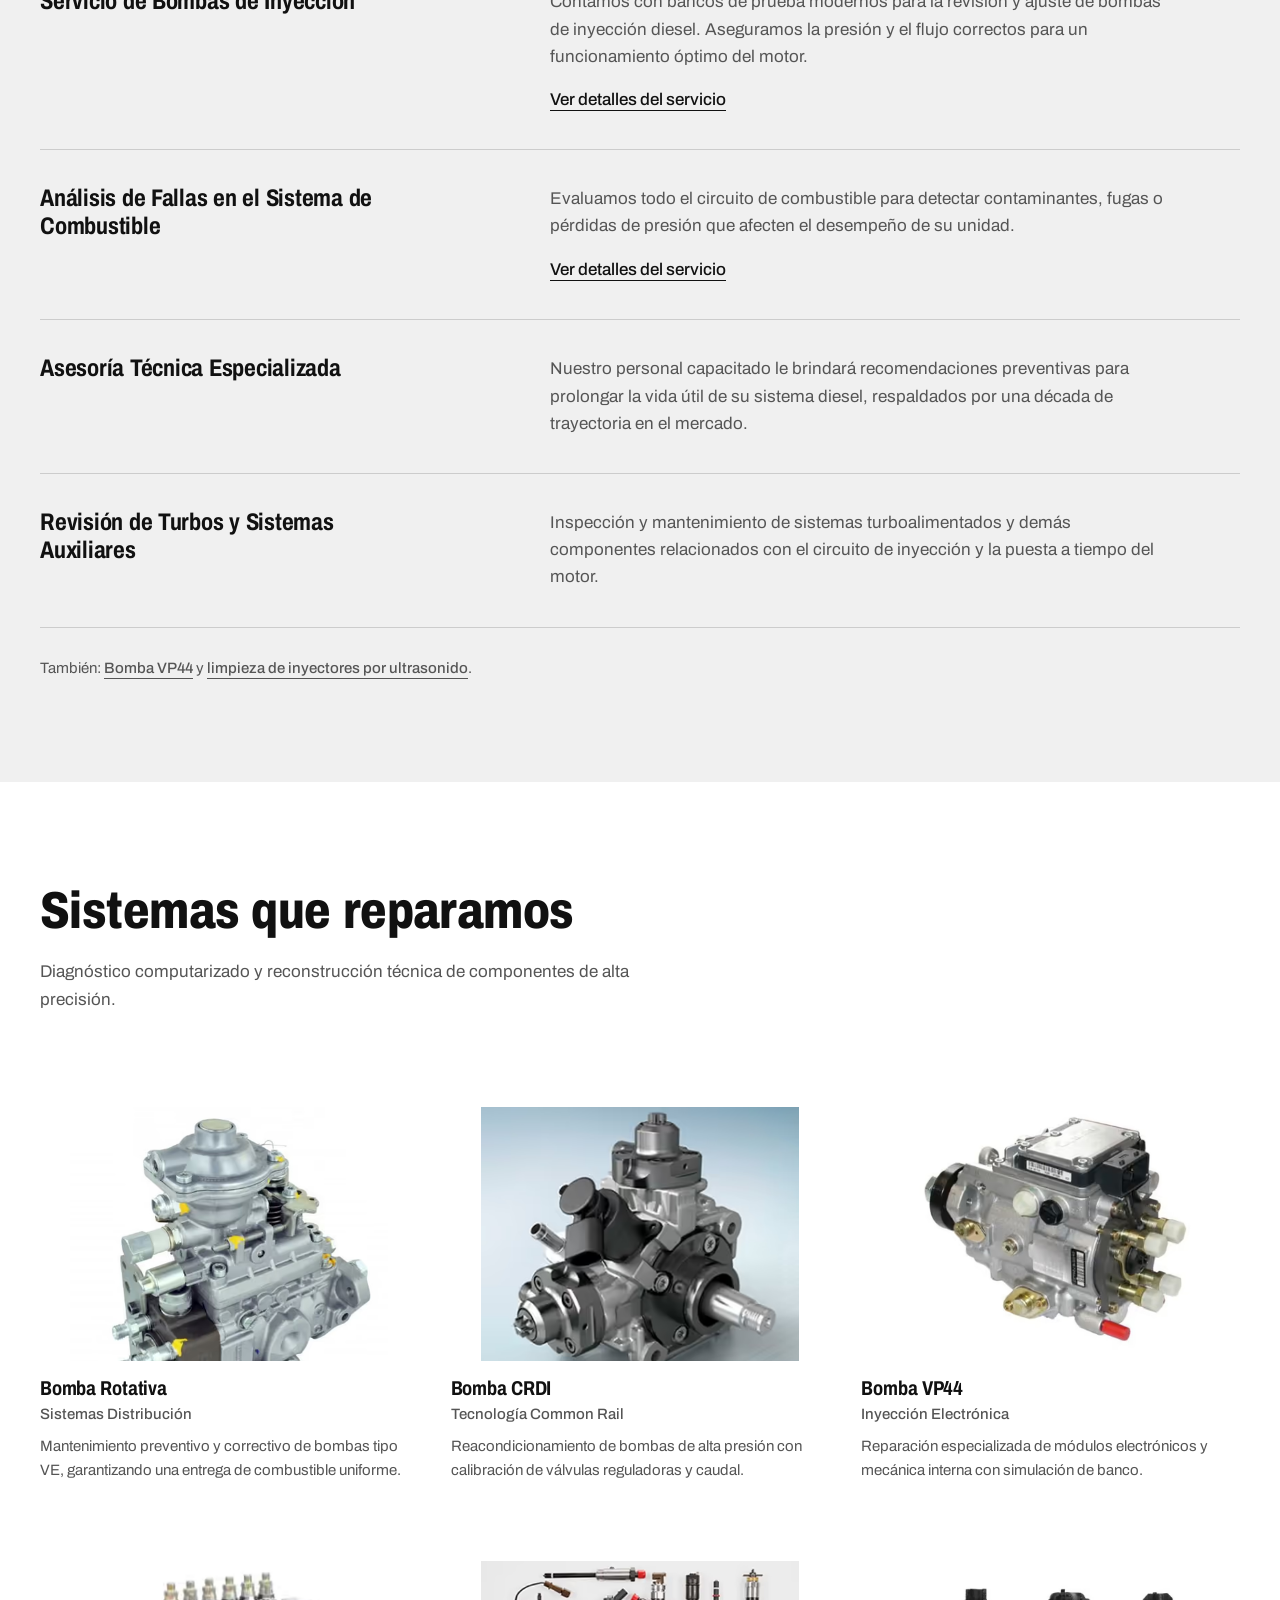
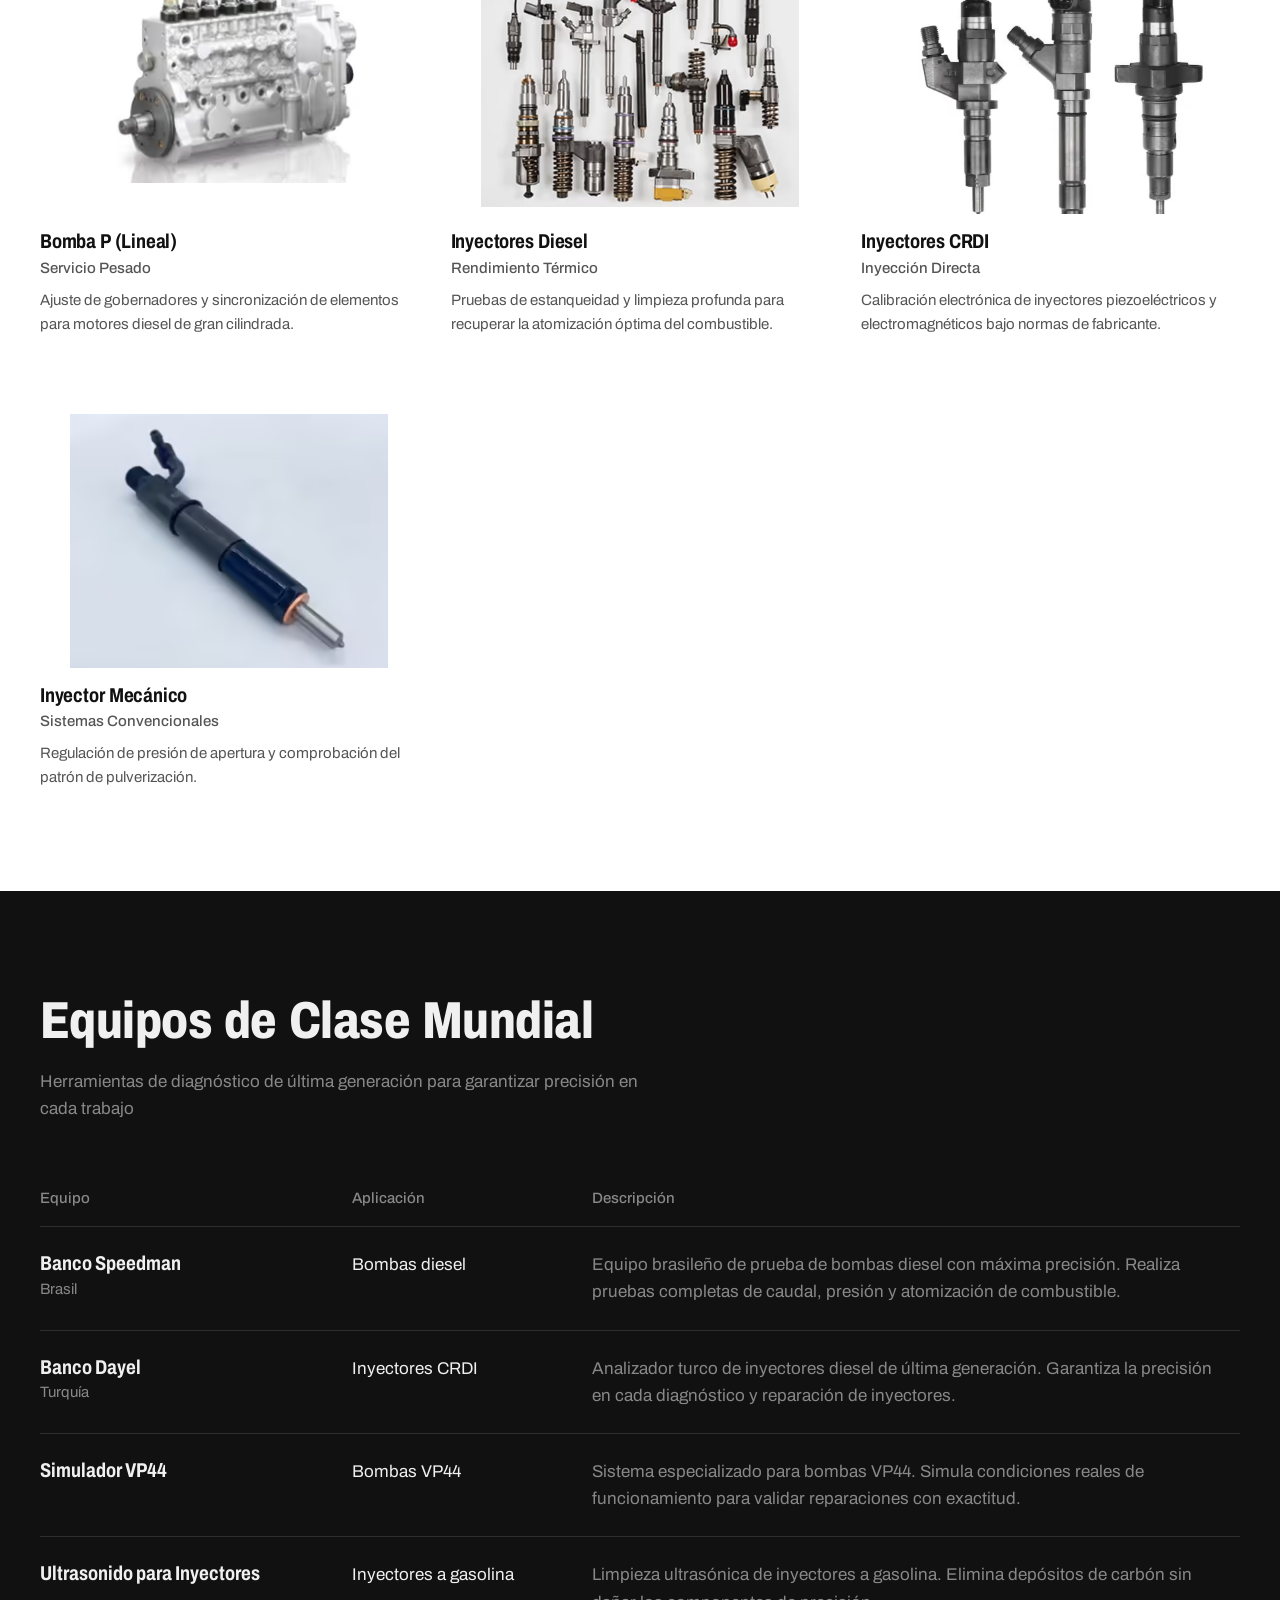
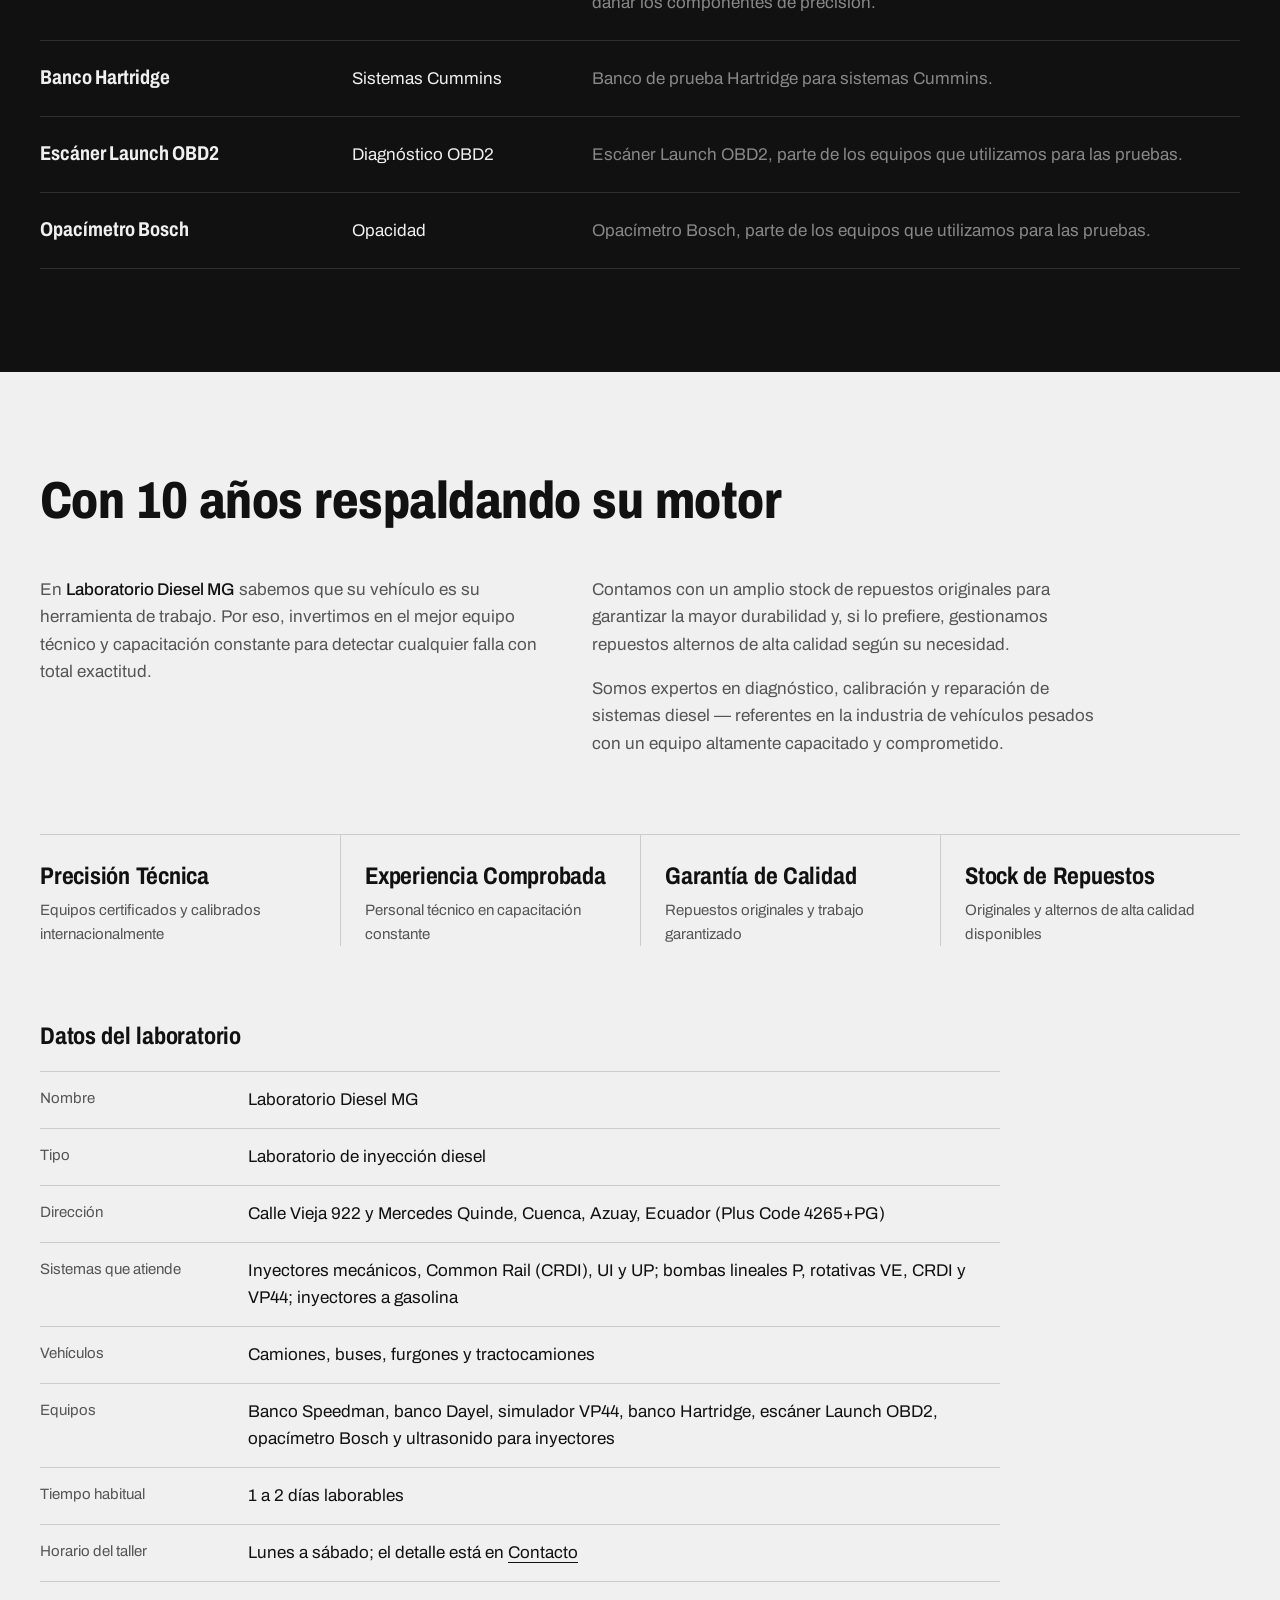
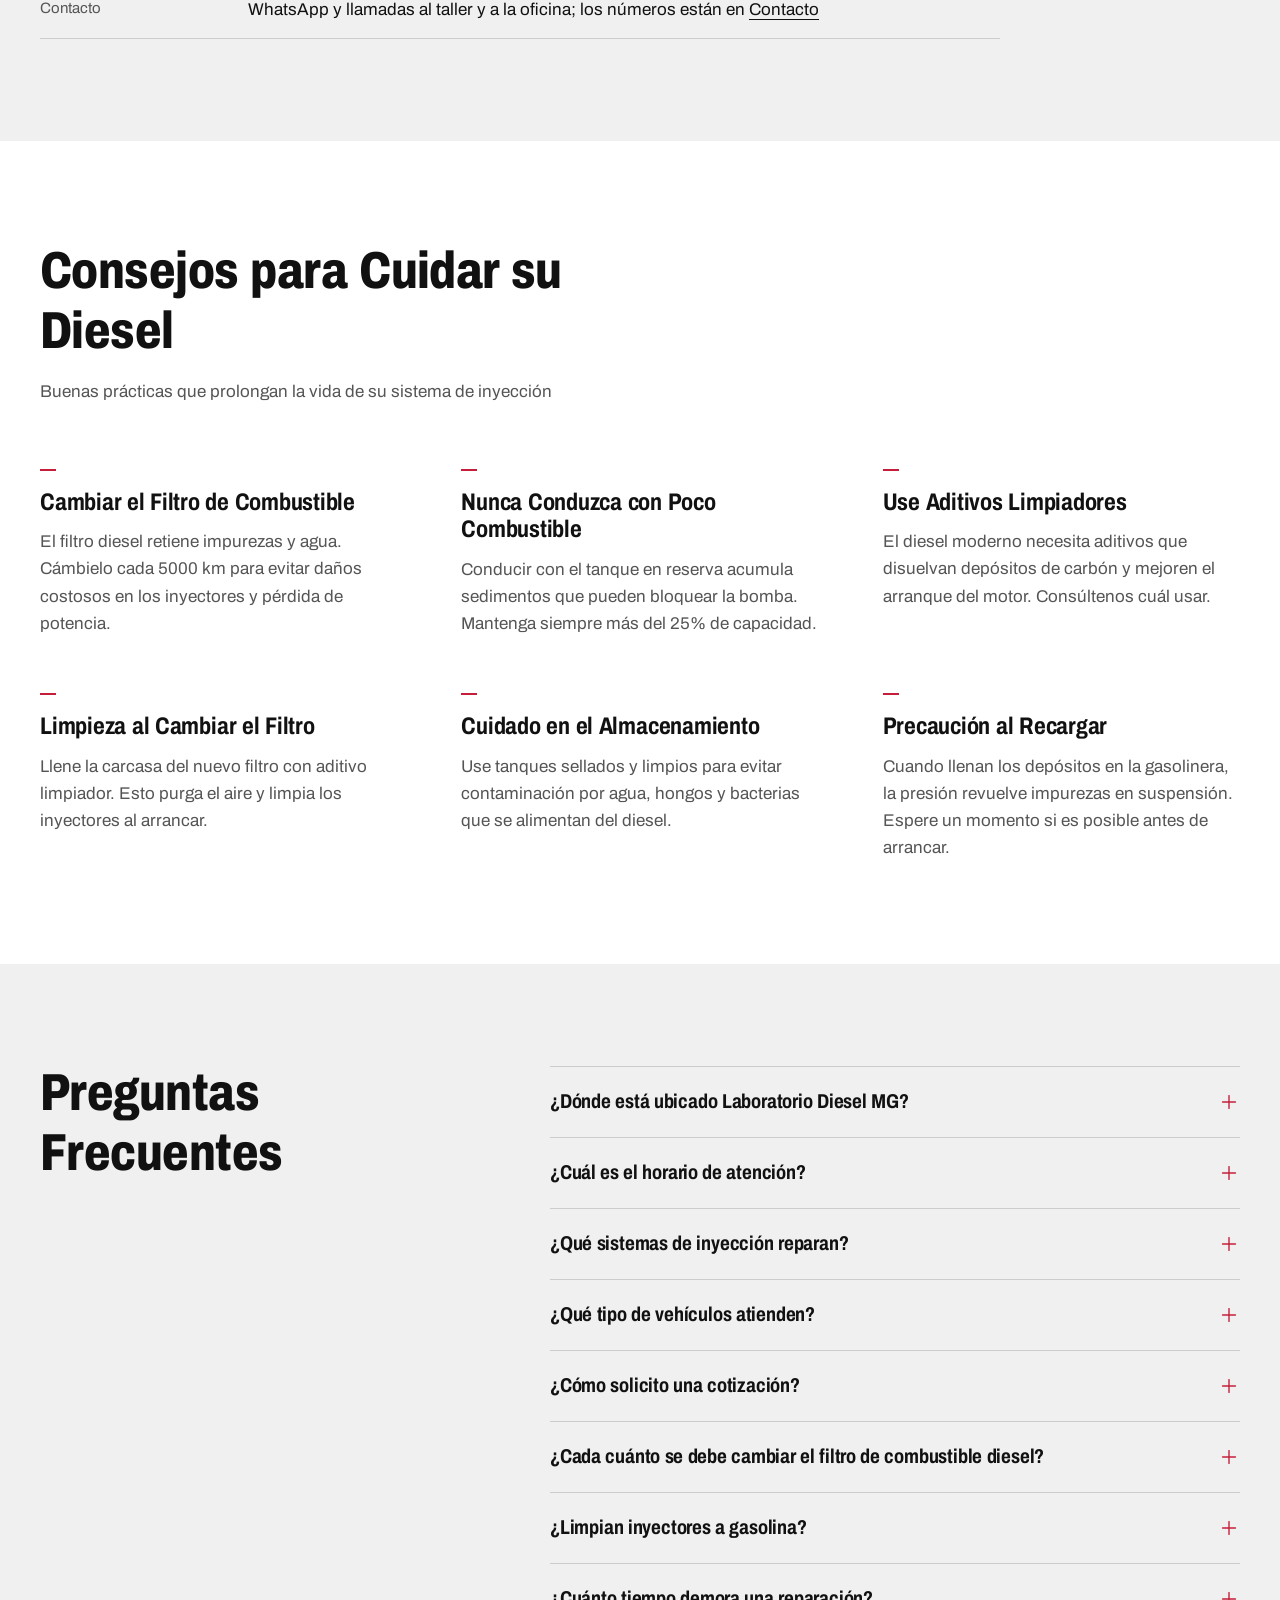
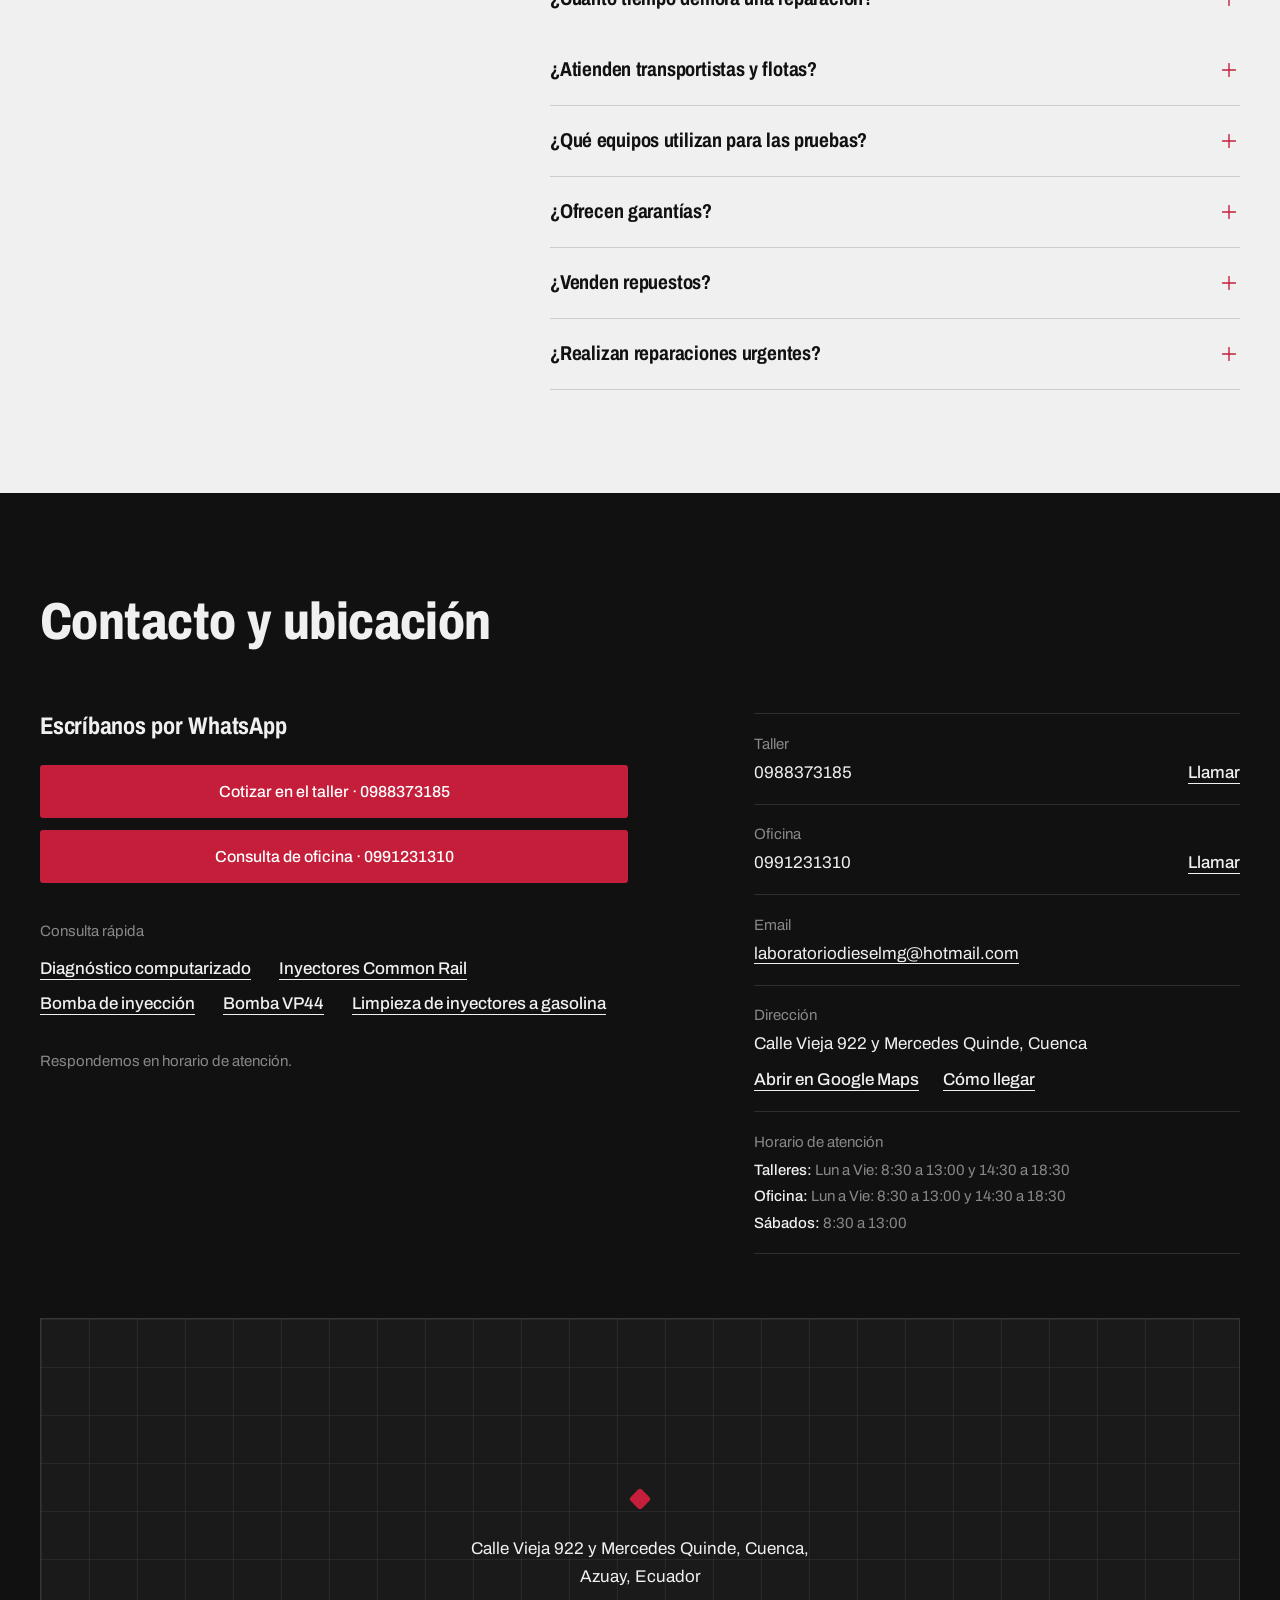
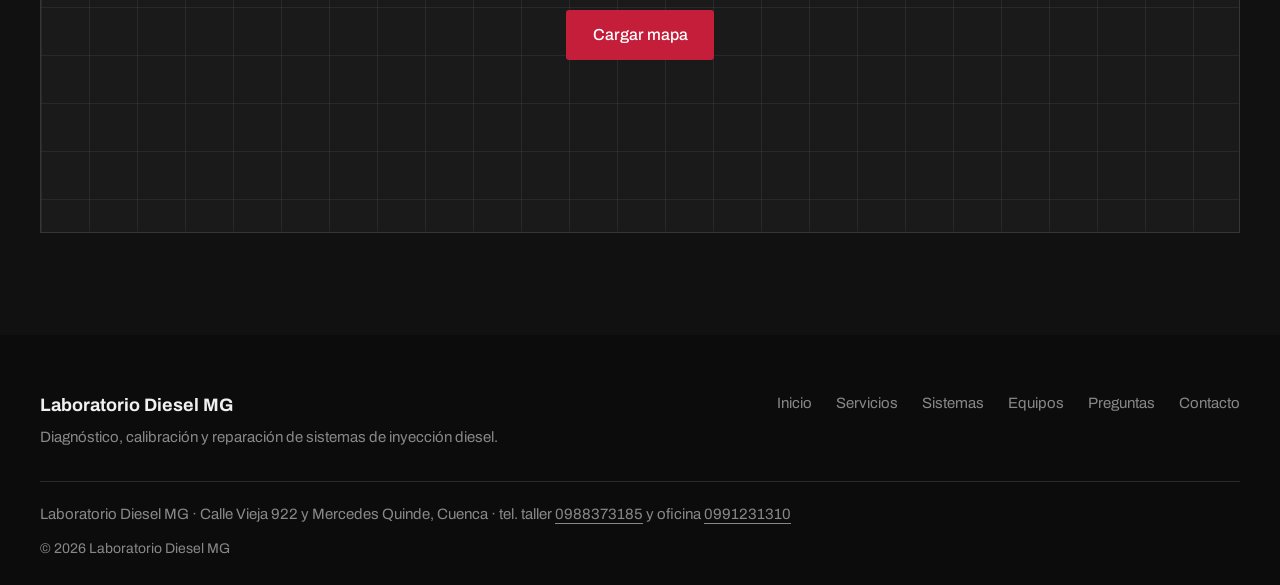
==== commit 1c59602e: "Horario de oficina: 8:30 a 13:00 y 14:30 a 18:30 Co-Authored-By: Claude Sonnet 5.5 <noreply@anthropi" ====
--- a/index.html
+++ b/index.html
@@ -853,10 +853,9 @@
                     <li><span class="cl-label">Dirección</span><span class="cl-value">Calle Vieja 922 y Mercedes Quinde, Cuenca</span>
                         <span class="cl-links"><a class="link-underline" href="https://maps.google.com/?cid=9914645970524642249" target="_blank" rel="noopener noreferrer">Abrir en Google Maps</a> <a class="link-underline" href="https://www.google.com/maps/dir/?api=1&amp;destination=-2.8881689,-78.9912038" target="_blank" rel="noopener noreferrer">Cómo llegar</a></span></li>
                     <li><span class="cl-label">Horario de atención</span>
-                        <!-- TODO(cliente): confirmar horario de Oficina ("13:00 y 13:00 a 18:30" parece un error de tipeo); se conserva tal cual -->
                         <span class="cl-value hours">
                             <strong>Talleres:</strong> Lun a Vie: 8:30 a 13:00 y 14:30 a 18:30<br>
-                            <strong>Oficina:</strong> Lun a Vie: 8:30 a 13:00 y 13:00 a 18:30<br>
+                            <strong>Oficina:</strong> Lun a Vie: 8:30 a 13:00 y 14:30 a 18:30<br>
                             <strong>Sábados:</strong> 8:30 a 13:00
                         </span></li>
                 </ul>
